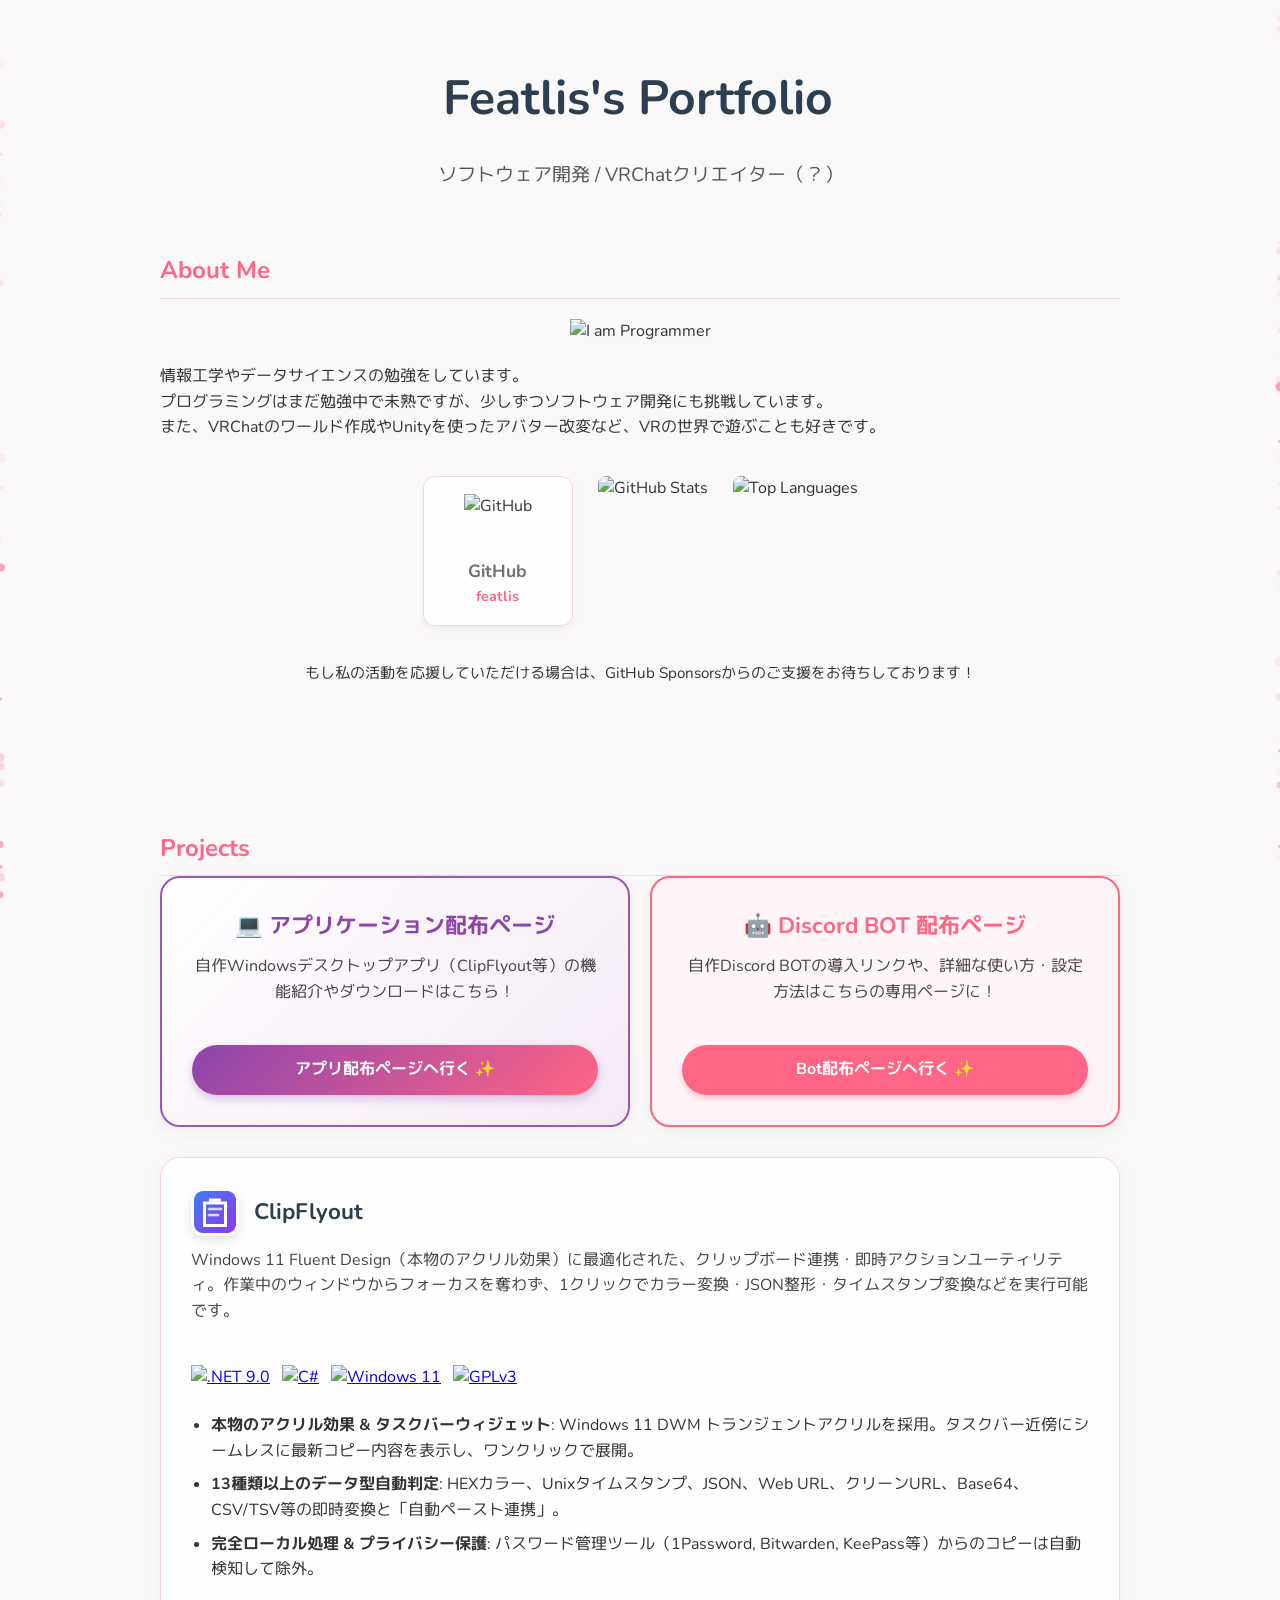
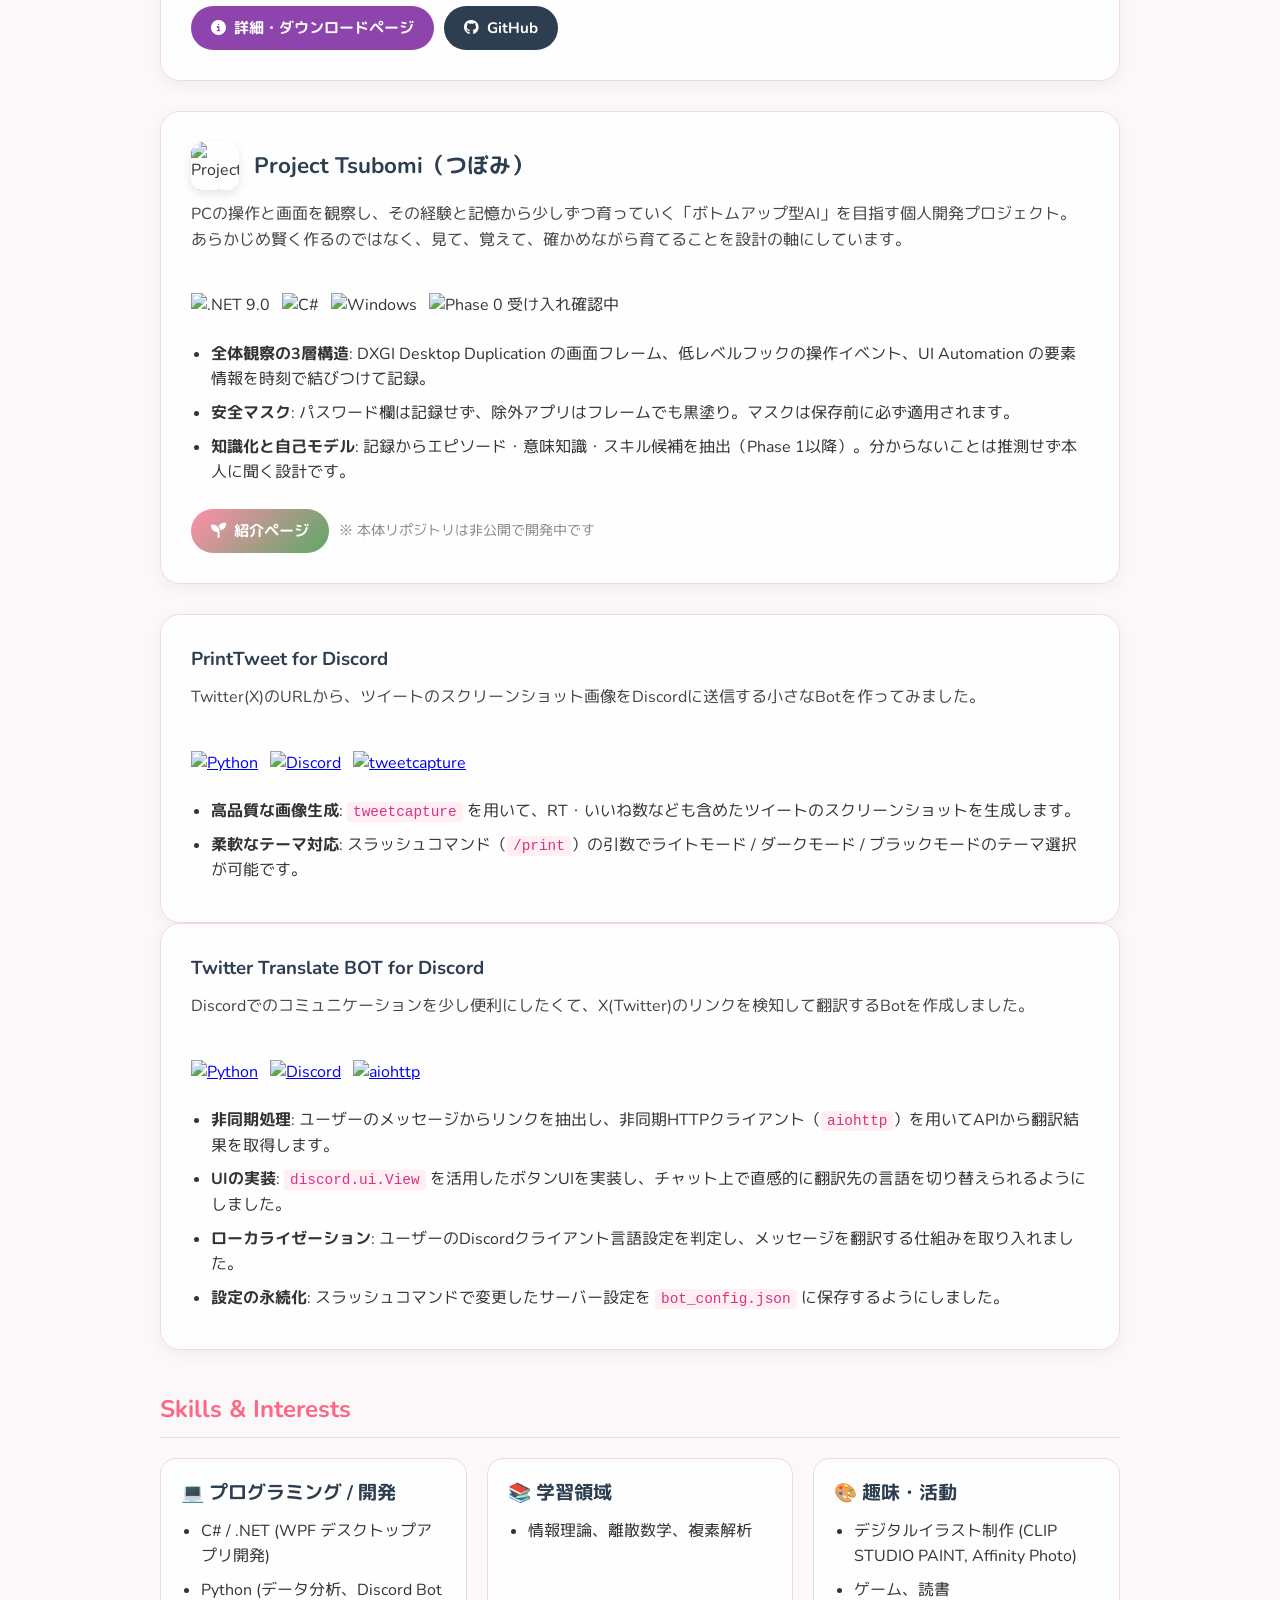
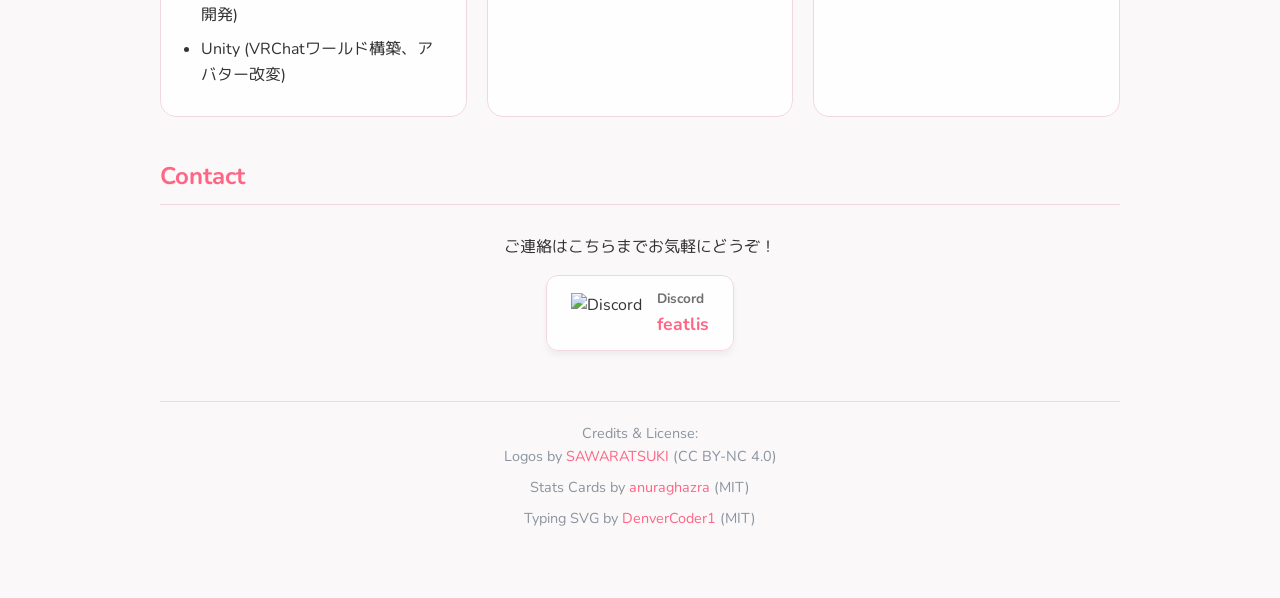
==== index.html @ 77ec2412 "Project Tsubomi を追加" ====
<!DOCTYPE html>
<html lang="ja">

<head>
    <meta charset="UTF-8">
    <meta name="viewport" content="width=device-width, initial-scale=1.0">
    <title>Featlis's Portfolio</title>
    <link rel="icon" type="image/png" href="./favicon.png?v=2">
    <link rel="apple-touch-icon" href="./favicon.png?v=2">
    <link
        href="https://fonts.googleapis.com/css2?family=M+PLUS+Rounded+1c:wght@400;700&family=Nunito:wght@400;700&display=swap"
        rel="stylesheet">
    <link rel="stylesheet" href="https://cdnjs.cloudflare.com/ajax/libs/font-awesome/6.4.0/css/all.min.css">
    <link rel="stylesheet" href="css/style.css">
</head>

<body>
    <canvas id="particles"></canvas>
    <div class="container">
        <header class="fade-in">
            <h1 class="typing-effect">Featlis's Portfolio</h1>
            <div class="subtitle">ソフトウェア開発 / VRChatクリエイター（？）</div>
        </header>

        <section class="fade-in">
            <h2>About Me</h2>
            <div style="text-align: center; margin: 20px 0;">
                <img src="https://raw.githubusercontent.com/SAWARATSUKI/KawaiiLogos/main/IamSeries/png/IamProgrammer!.png"
                    class="float-anim" style="width: 350px; max-width: 100%; height: auto;" alt="I am Programmer">
            </div>
            <p>
                情報工学やデータサイエンスの勉強をしています。<br>
                プログラミングはまだ勉強中で未熟ですが、少しずつソフトウェア開発にも挑戦しています。<br>
                また、VRChatのワールド作成やUnityを使ったアバター改変など、VRの世界で遊ぶことも好きです。
            </p>
            <div
                style="display: flex; justify-content: center; align-items: center; flex-wrap: wrap; gap: 15px; margin-top: 30px;">
                <a href="https://github.com/featlis" target="_blank" class="contact-card"
                    style="margin: 5px; padding: 15px; height: 150px; width: 150px; flex-direction: column; justify-content: center; align-items: center; text-align: center;">
                    <img src="https://img.icons8.com/fluency/96/github.png" height="55" alt="GitHub">
                    <div class="contact-info"
                        style="margin-left: 0; margin-top: 8px; text-align: center; display: flex; flex-direction: column; align-items: center;">
                        <span class="service-name" style="font-size: 1.1em; font-weight: bold;">GitHub</span>
                        <span class="account-id" style="font-size: 0.9em;">featlis</span>
                    </div>
                </a>
                <img src="https://github-stats-extended.vercel.app/api?username=featlis&show_icons=true&hide_border=true&bg_color=ffffff&title_color=ff6584&text_color=333333&icon_color=ff6584"
                    class="stats-card" height="150" alt="GitHub Stats" style="margin: 5px; max-width: 100%;">
                <img src="https://github-stats-extended.vercel.app/api/top-langs/?username=featlis&layout=compact&hide_border=true&bg_color=ffffff&title_color=ff6584&text_color=333333&icon_color=ff6584"
                    class="stats-card" height="150" alt="Top Languages" style="margin: 5px; max-width: 100%;">
            </div>

            <div style="text-align: center; margin-top: 30px;">
                <p style="margin-bottom: 15px; font-size: 0.95em;">もし私の活動を応援していただける場合は、GitHub Sponsorsからのご支援をお待ちしております！
                </p>
                <iframe src="https://github.com/sponsors/featlis/card" title="Sponsor featlis" height="80" width="600"
                    style="border: 0; max-width: 100%; border-radius: 6px;"></iframe>
            </div>
        </section>

        <section class="fade-in">
            <h2>Projects</h2>

            <div style="display: grid; grid-template-columns: repeat(auto-fit, minmax(300px, 1fr)); gap: 20px; margin-bottom: 30px;">
                <div class="card highlight-card app-highlight" style="margin-top: 0;">
                    <h3 style="color: #8e44ad; font-size: 1.4em; margin-top: 0;">💻 アプリケーション配布ページ</h3>
                    <p>自作Windowsデスクトップアプリ（ClipFlyout等）の機能紹介やダウンロードはこちら！</p>
                    <a href="featlis-apps" class="app-page-btn">アプリ配布ページへ行く ✨</a>
                </div>

                <div class="card highlight-card" style="margin-top: 0;">
                    <h3 style="color: var(--accent-color); font-size: 1.4em; margin-top: 0;">🤖 Discord BOT 配布ページ</h3>
                    <p>自作Discord BOTの導入リンクや、詳細な使い方・設定方法はこちらの専用ページに！</p>
                    <a href="featlis-discordbot" class="bot-page-btn">Bot配布ページへ行く ✨</a>
                </div>
            </div>

            <div class="card" style="margin-bottom: 30px;">
                <div style="display: flex; align-items: center; gap: 15px; margin-bottom: 12px; flex-wrap: wrap;">
                    <img src="assets/clipflyout/app-icon.png" alt="ClipFlyout Icon" style="width: 48px; height: 48px; border-radius: 12px; box-shadow: 0 4px 10px rgba(0,0,0,0.1);">
                    <h3 style="margin: 0; font-size: 1.4em;">ClipFlyout</h3>
                </div>
                <p>Windows 11 Fluent Design（本物のアクリル効果）に最適化された、クリップボード連携・即時アクションユーティリティ。作業中のウィンドウからフォーカスを奪わず、1クリックでカラー変換・JSON整形・タイムスタンプ変換などを実行可能です。</p>

                <div class="badges">
                    <a href="https://dotnet.microsoft.com/" target="_blank" class="badge-link">
                        <img src="https://img.shields.io/badge/.NET-9.0%20WPF-512BD4?style=for-the-badge&logo=dotnet&logoColor=white" alt=".NET 9.0">
                    </a>
                    <a href="https://learn.microsoft.com/dotnet/csharp/" target="_blank" class="badge-link">
                        <img src="https://img.shields.io/badge/C%23-239120?style=for-the-badge&logo=csharp&logoColor=white" alt="C#">
                    </a>
                    <a href="https://github.com/featlis/ClipFlyout" target="_blank" class="badge-link">
                        <img src="https://img.shields.io/badge/Windows_11-0078D4?style=for-the-badge&logo=windows&logoColor=white" alt="Windows 11">
                    </a>
                    <a href="https://github.com/featlis/ClipFlyout/blob/main/LICENSE" target="_blank" class="badge-link">
                        <img src="https://img.shields.io/badge/License-GPLv3-green.svg?style=for-the-badge" alt="GPLv3">
                    </a>
                </div>

                <ul>
                    <li><strong>本物のアクリル効果 & タスクバーウィジェット</strong>: Windows 11 DWM トランジェントアクリルを採用。タスクバー近傍にシームレスに最新コピー内容を表示し、ワンクリックで展開。</li>
                    <li><strong>13種類以上のデータ型自動判定</strong>: HEXカラー、Unixタイムスタンプ、JSON、Web URL、クリーンURL、Base64、CSV/TSV等の即時変換と「自動ペースト連携」。</li>
                    <li><strong>完全ローカル処理 & プライバシー保護</strong>: パスワード管理ツール（1Password, Bitwarden, KeePass等）からのコピーは自動検知して除外。</li>
                </ul>

                <div style="margin-top: 15px; display: flex; gap: 10px; flex-wrap: wrap;">
                    <a href="clipflyout" class="btn btn-detail" style="background-color: #8e44ad;">
                        <i class="fa-solid fa-circle-info"></i> 詳細・ダウンロードページ
                    </a>
                    <a href="https://github.com/featlis/ClipFlyout" target="_blank" class="btn btn-github">
                        <i class="fa-brands fa-github"></i> GitHub
                    </a>
                </div>
            </div>

            <div class="card" style="margin-bottom: 30px;">
                <div style="display: flex; align-items: center; gap: 15px; margin-bottom: 12px; flex-wrap: wrap;">
                    <img src="https://featlis.github.io/Project-Tsubomi/assets/app-icon.webp" alt="Project Tsubomi Icon" style="width: 48px; height: 48px; border-radius: 12px; box-shadow: 0 4px 10px rgba(0,0,0,0.1);">
                    <h3 style="margin: 0; font-size: 1.4em;">Project Tsubomi（つぼみ）</h3>
                </div>
                <p>PCの操作と画面を観察し、その経験と記憶から少しずつ育っていく「ボトムアップ型AI」を目指す個人開発プロジェクト。あらかじめ賢く作るのではなく、見て、覚えて、確かめながら育てることを設計の軸にしています。</p>

                <div class="badges">
                    <span class="badge-link"><img src="https://img.shields.io/badge/.NET-9.0%20WPF-512BD4?style=for-the-badge&logo=dotnet&logoColor=white" alt=".NET 9.0"></span>
                    <span class="badge-link"><img src="https://img.shields.io/badge/C%23-239120?style=for-the-badge&logo=csharp&logoColor=white" alt="C#"></span>
                    <span class="badge-link"><img src="https://img.shields.io/badge/Windows-0078D4?style=for-the-badge&logo=windows&logoColor=white" alt="Windows"></span>
                    <span class="badge-link"><img src="https://img.shields.io/badge/Status-Phase%200%20%E5%8F%97%E3%81%91%E5%85%A5%E3%82%8C%E7%A2%BA%E8%AA%8D%E4%B8%AD-ff8fab?style=for-the-badge" alt="Phase 0 受け入れ確認中"></span>
                </div>

                <ul>
                    <li><strong>全体観察の3層構造</strong>: DXGI Desktop Duplication の画面フレーム、低レベルフックの操作イベント、UI Automation の要素情報を時刻で結びつけて記録。</li>
                    <li><strong>安全マスク</strong>: パスワード欄は記録せず、除外アプリはフレームでも黒塗り。マスクは保存前に必ず適用されます。</li>
                    <li><strong>知識化と自己モデル</strong>: 記録からエピソード・意味知識・スキル候補を抽出（Phase 1以降）。分からないことは推測せず本人に聞く設計です。</li>
                </ul>

                <div style="margin-top: 15px; display: flex; gap: 10px; flex-wrap: wrap; align-items: center;">
                    <a href="https://featlis.github.io/Project-Tsubomi/" target="_blank" class="btn btn-detail" style="background: linear-gradient(135deg, #ff8fab, #5ea768);">
                        <i class="fa-solid fa-seedling"></i> 紹介ページ
                    </a>
                    <span style="font-size: 0.85em; color: #888;">※ 本体リポジトリは非公開で開発中です</span>
                </div>
            </div>

            <div class="card">
                <h3>PrintTweet for Discord</h3>
                <p>Twitter(X)のURLから、ツイートのスクリーンショット画像をDiscordに送信する小さなBotを作ってみました。</p>

                <div class="badges">
                    <a href="https://www.python.org/" target="_blank" class="badge-link">
                        <img src="https://img.shields.io/badge/Python-3776AB?style=for-the-badge&logo=python&logoColor=white"
                            alt="Python">
                    </a>
                    <a href="https://discordpy.readthedocs.io/" target="_blank" class="badge-link">
                        <img src="https://img.shields.io/badge/Discord.py-5865F2?style=for-the-badge&logo=discord&logoColor=white"
                            alt="Discord">
                    </a>
                    <a href="https://github.com/Xacnio/tweetcapture" target="_blank" class="badge-link">
                        <img src="https://img.shields.io/badge/tweetcapture-000000?style=for-the-badge&logo=github&logoColor=white"
                            alt="tweetcapture">
                    </a>
                </div>

                <ul>
                    <li><strong>高品質な画像生成</strong>: <code>tweetcapture</code> を用いて、RT・いいね数なども含めたツイートのスクリーンショットを生成します。
                    </li>
                    <li><strong>柔軟なテーマ対応</strong>: スラッシュコマンド（<code>/print</code>）の引数でライトモード / ダークモード /
                        ブラックモードのテーマ選択が可能です。</li>
                </ul>
            </div>

            <div class="card">
                <h3>Twitter Translate BOT for Discord</h3>
                <p>Discordでのコミュニケーションを少し便利にしたくて、X(Twitter)のリンクを検知して翻訳するBotを作成しました。</p>

                <div class="badges">
                    <a href="https://www.python.org/" target="_blank" class="badge-link">
                        <img src="https://img.shields.io/badge/Python-3776AB?style=for-the-badge&logo=python&logoColor=white"
                            alt="Python">
                    </a>
                    <a href="https://discordpy.readthedocs.io/" target="_blank" class="badge-link">
                        <img src="https://img.shields.io/badge/Discord.py-5865F2?style=for-the-badge&logo=discord&logoColor=white"
                            alt="Discord">
                    </a>
                    <a href="https://docs.aiohttp.org/" target="_blank" class="badge-link">
                        <img src="https://img.shields.io/badge/aiohttp-2C5BB4?style=for-the-badge&logo=aiohttp&logoColor=white"
                            alt="aiohttp">
                    </a>
                </div>

                <ul>
                    <li><strong>非同期処理</strong>:
                        ユーザーのメッセージからリンクを抽出し、非同期HTTPクライアント（<code>aiohttp</code>）を用いてAPIから翻訳結果を取得します。</li>
                    <li><strong>UIの実装</strong>: <code>discord.ui.View</code>
                        を活用したボタンUIを実装し、チャット上で直感的に翻訳先の言語を切り替えられるようにしました。</li>
                    <li><strong>ローカライゼーション</strong>: ユーザーのDiscordクライアント言語設定を判定し、メッセージを翻訳する仕組みを取り入れました。</li>
                    <li><strong>設定の永続化</strong>: スラッシュコマンドで変更したサーバー設定を <code>bot_config.json</code> に保存するようにしました。</li>
                </ul>
            </div>
        </section>

        <section class="fade-in">
            <h2>Skills & Interests</h2>
            <div class="skills-container">
                <div class="skill-category">
                    <h3>💻 プログラミング / 開発</h3>
                    <ul>
                        <li>C# / .NET (WPF デスクトップアプリ開発)</li>
                        <li>Python (データ分析、Discord Bot開発)</li>
                        <li>Unity (VRChatワールド構築、アバター改変)</li>
                    </ul>
                </div>
                <div class="skill-category">
                    <h3>📚 学習領域</h3>
                    <ul>
                        <li>情報理論、離散数学、複素解析</li>
                    </ul>
                </div>
                <div class="skill-category">
                    <h3>🎨 趣味・活動</h3>
                    <ul>
                        <li>デジタルイラスト制作 (CLIP STUDIO PAINT, Affinity Photo)</li>
                        <li>ゲーム、読書</li>
                    </ul>
                </div>
            </div>
        </section>

        <section class="fade-in" style="animation-delay: 0.7s;">
            <h2>Contact</h2>
            <div style="text-align: center; margin: 30px 0;">
                <p>ご連絡はこちらまでお気軽にどうぞ！</p>
                <a href="https://discord.com/users/533128660044218408" target="_blank" class="contact-card">
                    <img src="https://img.icons8.com/fluency/96/discord-logo.png" height="40" alt="Discord">
                    <div class="contact-info">
                        <span class="service-name">Discord</span>
                        <span class="account-id">featlis</span>
                    </div>
                </a>
            </div>
        </section>

        <footer
            style="margin-top: 50px; padding-top: 20px; border-top: 1px solid var(--border-color); font-size: 0.9em; color: #8b949e; text-align: center;">
            <p>Credits & License:</p>
            <ul style="list-style: none; padding: 0;">
                <li>Logos by <a href="https://github.com/SAWARATSUKI/KawaiiLogos" target="_blank"
                        style="color: var(--accent-color); text-decoration: none;">SAWARATSUKI</a> (CC BY-NC 4.0)</li>
                <li>Stats Cards by <a href="https://github.com/anuraghazra/github-readme-stats" target="_blank"
                        style="color: var(--accent-color); text-decoration: none;">anuraghazra</a> (MIT)</li>
                <li>Typing SVG by <a href="https://github.com/DenverCoder1/readme-typing-svg" target="_blank"
                        style="color: var(--accent-color); text-decoration: none;">DenverCoder1</a> (MIT)</li>
            </ul>
        </footer>
    </div>
    <script src="js/script.js"></script>
</body>

</html>
---- css/style.css ----
:root {
    --bg-color: #faf8f9;
    --text-color: #333333;
    --accent-color: #ff6584;
    --border-color: #f3d6e4;
    --card-bg: rgba(255, 255, 255, 0.85); /* 背景のパーティクルが透けるように調整 */
    --hover-shadow: rgba(255, 101, 132, 0.25);
    --btn-github: #2c3e50;
    --btn-github-hover: #1a252f;
    --btn-portfolio: #8e44ad;
    --btn-portfolio-hover: #732d91;
    --btn-back: #7f8c8d;
    --btn-back-hover: #606b6c;
    --btn-detail: #3498db;
    --btn-detail-hover: #2980b9;
}

* {
    box-sizing: border-box;
    margin: 0;
    padding: 0;
}

body {
    font-family: "Nunito", "M PLUS Rounded 1c", -apple-system, BlinkMacSystemFont, "Segoe UI", Helvetica, Arial, sans-serif;
    background-color: var(--bg-color);
    color: var(--text-color);
    line-height: 1.6;
    overflow-x: hidden;
    position: relative;
}

/* パーティクルの背景用 */
#particles {
    position: fixed;
    top: 0;
    left: 0;
    width: 100%;
    height: 100%;
    z-index: -1;
    pointer-events: none;
}

.container {
    max-width: 1000px;
    margin: 0 auto;
    padding: 60px 20px;
}

header {
    text-align: center;
    margin-bottom: 60px;
}

h1 {
    color: #2c3e50;
    font-size: 3rem;
    margin-bottom: 10px;
    display: inline-block;
    border-right: 3px solid var(--accent-color);
    padding-right: 5px;
    white-space: nowrap;
    overflow: hidden;
    margin: 0 auto;
}

.subtitle {
    color: #555;
    font-size: 1.2rem;
    margin-top: 15px;
    opacity: 0;
    animation: fadeIn 1s ease forwards 1.5s; /* タイピングエフェクト完了後にフェードイン */
}

.bot-grid {
    display: grid;
    grid-template-columns: repeat(auto-fit, minmax(300px, 1fr));
    gap: 30px;
}

.card {
    background-color: var(--card-bg);
    border: 1px solid var(--border-color);
    border-radius: 20px;
    padding: 30px;
    box-shadow: 0 4px 15px rgba(0, 0, 0, 0.05);
    transition: transform 0.4s cubic-bezier(0.175, 0.885, 0.32, 1.275), box-shadow 0.4s ease, border-color 0.4s ease;
    display: flex;
    flex-direction: column;
    backdrop-filter: blur(10px);
    -webkit-backdrop-filter: blur(10px);
}

.card:hover {
    transform: translateY(-10px) scale(1.02);
    box-shadow: 0 15px 30px var(--hover-shadow);
    border-color: var(--accent-color);
}

.card-icon {
    font-size: 2.5rem;
    color: var(--accent-color);
    margin-bottom: 20px;
    text-align: center;
    transition: transform 0.3s ease;
}

.card:hover .card-icon {
    transform: scale(1.2) rotate(5deg);
}

.card h2 {
    color: var(--accent-color);
    font-size: 1.5rem;
    margin-bottom: 15px;
    text-align: center;
    border-bottom: 2px dashed var(--border-color);
    padding-bottom: 10px;
}

.card p {
    flex-grow: 1;
    margin-bottom: 25px;
    color: #444;
}

.card-actions {
    display: flex;
    gap: 10px;
    justify-content: center;
}

.btn {
    text-decoration: none;
    padding: 10px 20px;
    border-radius: 50px;
    font-weight: bold;
    font-size: 0.95rem;
    display: inline-flex;
    align-items: center;
    gap: 8px;
    transition: all 0.3s ease;
    cursor: pointer;
}

.btn-github {
    background-color: var(--btn-github);
    color: white;
}

.btn-github:hover {
    background-color: var(--btn-github-hover);
    transform: translateY(-2px);
    box-shadow: 0 5px 15px rgba(44, 62, 80, 0.3);
}

.btn-invite {
    background-color: var(--accent-color);
    color: white;
}

.btn-invite:hover {
    background-color: #e65574;
    transform: translateY(-2px);
    box-shadow: 0 5px 15px var(--hover-shadow);
}

.btn-portfolio {
    background-color: var(--btn-portfolio);
    color: white;
}

.btn-portfolio:hover {
    background-color: var(--btn-portfolio-hover);
    transform: translateY(-2px);
    box-shadow: 0 5px 15px rgba(142, 68, 173, 0.3);
}

.btn-back {
    background-color: var(--btn-back);
    color: white;
}

.btn-back:hover {
    background-color: var(--btn-back-hover);
    transform: translateY(-2px);
    box-shadow: 0 5px 15px rgba(127, 140, 141, 0.3);
}

.btn-detail {
    background-color: var(--btn-detail);
    color: white;
}

.btn-detail:hover {
    background-color: var(--btn-detail-hover);
    transform: translateY(-2px);
    box-shadow: 0 5px 15px rgba(52, 152, 219, 0.3);
}

.bot-detail {
    max-width: 600px;
    margin: 0 auto;
}

footer {
    text-align: center;
    margin-top: 60px;
    padding-top: 20px;
    border-top: 1px solid var(--border-color);
    color: #888;
}

/* Animations */
.fade-in {
    opacity: 0;
    animation: fadeIn 1s ease forwards;
}

.fade-in-up {
    opacity: 0;
    transform: translateY(30px);
    transition: opacity 0.8s ease, transform 0.8s cubic-bezier(0.175, 0.885, 0.32, 1.275);
}

.fade-in-up.visible {
    opacity: 1;
    transform: translateY(0);
}

@keyframes fadeIn {
    from { opacity: 0; }
    to { opacity: 1; }
}

/* スマホ対応 */
@media (max-width: 600px) {
    h1 {
        font-size: 2.2rem;
    }
    .card-actions {
        flex-direction: column;
    }
    .btn {
        justify-content: center;
    }
}

/* サイドナビゲーション */
.side-nav {
    position: fixed;
    right: 40px;
    top: 50%;
    transform: translateY(-50%);
    background: rgba(255, 255, 255, 0.85);
    border: 1px solid var(--border-color);
    border-radius: 20px;
    padding: 20px 15px;
    box-shadow: 0 10px 30px rgba(0, 0, 0, 0.05);
    backdrop-filter: blur(10px);
    -webkit-backdrop-filter: blur(10px);
    z-index: 100;
    display: flex;
    flex-direction: column;
    gap: 12px;
    transition: all 0.3s ease;
}

.side-nav-item {
    text-decoration: none;
    color: var(--text-color);
    padding: 10px 18px;
    border-radius: 12px;
    font-size: 0.9rem;
    font-weight: bold;
    transition: all 0.3s ease;
    display: flex;
    align-items: center;
    gap: 10px;
    white-space: nowrap;
}

.side-nav-item:hover {
    background-color: rgba(255, 101, 132, 0.15);
    color: var(--accent-color);
    transform: translateX(-3px);
}

.side-nav-item.active {
    background-color: var(--accent-color);
    color: white;
    box-shadow: 0 5px 15px var(--hover-shadow);
}

.side-nav-item.active:hover {
    color: white;
    transform: none;
}

.side-nav-item.portfolio {
    background-color: var(--btn-portfolio);
    color: white;
    margin-top: 5px;
    border-top: 1px dashed var(--border-color);
    padding-top: 15px;
    border-radius: 0 0 12px 12px;
}

.side-nav-item.portfolio:hover {
    background-color: var(--btn-portfolio-hover);
    color: white;
    transform: translateY(-2px);
    box-shadow: 0 5px 15px rgba(142, 68, 173, 0.3);
}

/* 画面幅が狭い場合のレスポンシブ対応 */
@media (max-width: 1200px) {
    .side-nav {
        position: static;
        transform: none;
        flex-direction: row;
        flex-wrap: wrap;
        justify-content: center;
        margin: 40px auto 0;
        max-width: 90%;
        top: auto;
        right: auto;
    }
    
    .side-nav-item {
        font-size: 0.85rem;
        padding: 8px 14px;
    }
    
    .side-nav-item.portfolio {
        margin-top: 0;
        border-top: none;
        padding-top: 8px;
        border-radius: 12px;
    }
    
    .side-nav-item:hover {
        transform: translateY(-2px);
    }
}

/* --- index.html用 追加スタイル --- */
h2 {
    color: var(--accent-color);
    border-bottom: 1px solid var(--border-color);
    padding-bottom: 8px;
    margin-top: 40px;
}

h3 {
    color: #2c3e50;
    margin-bottom: 10px;
}

.stats-card {
    transition: transform 0.3s ease, box-shadow 0.3s ease;
    border-radius: 8px;
}

.stats-card:hover {
    transform: scale(1.05) rotate(2deg);
    box-shadow: 0 8px 15px var(--hover-shadow);
}

.badges {
    margin: 15px 0;
}

.badges img {
    margin-right: 8px;
    margin-bottom: 8px;
}

.skills-container {
    display: flex;
    flex-wrap: wrap;
    gap: 20px;
    margin-top: 20px;
}

.skill-category {
    flex: 1 1 300px;
    background-color: var(--card-bg);
    border: 1px solid var(--border-color);
    border-radius: 16px;
    padding: 20px;
    transition: transform 0.3s ease, box-shadow 0.3s ease, border-color 0.3s ease;
    backdrop-filter: blur(10px);
    -webkit-backdrop-filter: blur(10px);
}

.skill-category:hover {
    transform: translateY(-8px) scale(1.02);
    box-shadow: 0 12px 20px var(--hover-shadow);
    border-color: var(--accent-color);
}

ul {
    padding-left: 20px;
}

li {
    margin-bottom: 8px;
}

code {
    background-color: rgba(255, 101, 132, 0.1);
    color: #d63384;
    padding: 2px 6px;
    border-radius: 4px;
    font-family: ui-monospace, SFMono-Regular, "SF Mono", Menlo, monospace;
    font-size: 0.9em;
}

.badge-link {
    transition: transform 0.2s ease;
    display: inline-block;
}

.badge-link:hover {
    transform: scale(1.05);
}

.bot-page-btn {
    display: inline-block;
    margin-top: 15px;
    padding: 12px 25px;
    background-color: var(--accent-color);
    color: white;
    text-decoration: none;
    border-radius: 30px;
    font-weight: bold;
    transition: transform 0.3s ease, box-shadow 0.3s ease, background-color 0.3s ease;
    box-shadow: 0 4px 6px rgba(255, 101, 132, 0.3);
}

.bot-page-btn:hover {
    transform: translateY(-3px);
    box-shadow: 0 6px 12px rgba(255, 101, 132, 0.4);
    background-color: #ff4d71;
}

.highlight-card {
    text-align: center;
    border-color: var(--accent-color);
    background-color: #fff5f8;
    border-width: 2px;
}

.contact-card {
    display: inline-flex;
    align-items: center;
    background-color: var(--card-bg);
    border: 1px solid var(--border-color);
    border-radius: 12px;
    padding: 12px 24px;
    margin-top: 15px;
    text-decoration: none;
    color: var(--text-color);
    transition: transform 0.3s ease, box-shadow 0.3s ease, border-color 0.3s ease;
    box-shadow: 0 4px 6px rgba(0, 0, 0, 0.05);
    backdrop-filter: blur(10px);
    -webkit-backdrop-filter: blur(10px);
}

.contact-card:hover {
    transform: translateY(-5px);
    box-shadow: 0 8px 15px var(--hover-shadow);
    border-color: var(--accent-color);
}

.contact-info {
    display: flex;
    flex-direction: column;
    text-align: left;
    margin-left: 15px;
}

.service-name {
    font-size: 0.85em;
    color: var(--text-color);
    opacity: 0.7;
    font-weight: bold;
}

.account-id {
    font-size: 1.1em;
    font-weight: bold;
    color: var(--accent-color);
}

/* --- アプリケーション & ClipFlyout用 スタイル --- */
.highlight-card.app-highlight {
    background: linear-gradient(135deg, rgba(255, 255, 255, 0.9) 0%, rgba(243, 230, 245, 0.8) 100%);
    border-color: #9b59b6;
}

.highlight-card.app-highlight h3 {
    color: #8e44ad;
}

.app-page-btn {
    display: inline-block;
    margin-top: 15px;
    padding: 12px 25px;
    background: linear-gradient(135deg, #8e44ad, #ff6584);
    color: white;
    text-decoration: none;
    border-radius: 30px;
    font-weight: bold;
    transition: transform 0.3s ease, box-shadow 0.3s ease, filter 0.3s ease;
    box-shadow: 0 4px 10px rgba(142, 68, 173, 0.3);
}

.app-page-btn:hover {
    transform: translateY(-3px);
    box-shadow: 0 6px 15px rgba(142, 68, 173, 0.45);
    filter: brightness(1.05);
}

.app-hero {
    text-align: center;
    padding: 20px 10px 30px;
}

.app-icon-img {
    width: 96px;
    height: 96px;
    border-radius: 22px;
    box-shadow: 0 8px 25px rgba(0, 0, 0, 0.12);
    margin-bottom: 20px;
    transition: transform 0.4s ease;
}

.app-icon-img:hover {
    transform: scale(1.08) rotate(3deg);
}

.download-cta-group {
    display: flex;
    flex-wrap: wrap;
    justify-content: center;
    gap: 15px;
    margin: 25px 0 15px;
}

.btn-download-primary {
    background: linear-gradient(135deg, #0078d4, #005a9e);
    color: white;
    padding: 14px 28px;
    border-radius: 50px;
    font-size: 1.05rem;
    font-weight: bold;
    box-shadow: 0 6px 20px rgba(0, 120, 212, 0.35);
}

.btn-download-primary:hover {
    background: linear-gradient(135deg, #1084d9, #0063af);
    transform: translateY(-3px);
    box-shadow: 0 8px 25px rgba(0, 120, 212, 0.45);
    color: white;
}

.btn-download-secondary {
    background-color: #2c3e50;
    color: white;
    padding: 14px 24px;
    border-radius: 50px;
    font-size: 0.95rem;
    font-weight: bold;
}

.btn-download-secondary:hover {
    background-color: #1a252f;
    transform: translateY(-3px);
    box-shadow: 0 6px 18px rgba(44, 62, 80, 0.3);
    color: white;
}

.app-preview-wrapper {
    margin: 30px auto;
    max-width: 900px;
    border-radius: 16px;
    overflow: hidden;
    box-shadow: 0 15px 40px rgba(0, 0, 0, 0.12);
    border: 1px solid var(--border-color);
    background-color: #fff;
    transition: transform 0.4s ease, box-shadow 0.4s ease;
}

.app-preview-wrapper:hover {
    transform: translateY(-5px);
    box-shadow: 0 20px 45px rgba(0, 0, 0, 0.18);
}

.app-preview-img {
    width: 100%;
    height: auto;
    display: block;
}

.feature-grid {
    display: grid;
    grid-template-columns: repeat(auto-fit, minmax(280px, 1fr));
    gap: 20px;
    margin: 25px 0;
}

.feature-item {
    background-color: var(--card-bg);
    border: 1px solid var(--border-color);
    border-radius: 16px;
    padding: 22px;
    transition: transform 0.3s ease, box-shadow 0.3s ease;
    backdrop-filter: blur(10px);
    -webkit-backdrop-filter: blur(10px);
}

.feature-item:hover {
    transform: translateY(-5px);
    box-shadow: 0 10px 25px var(--hover-shadow);
    border-color: var(--accent-color);
}

.feature-item h3 {
    display: flex;
    align-items: center;
    gap: 10px;
    font-size: 1.15rem;
    margin-bottom: 10px;
    color: #2c3e50;
}

.feature-item h3 i {
    color: var(--accent-color);
}

.feature-item p {
    font-size: 0.95rem;
    color: #555;
    line-height: 1.6;
    margin-bottom: 0;
}

.app-table-container {
    overflow-x: auto;
    margin: 20px 0;
    border-radius: 12px;
    border: 1px solid var(--border-color);
    background-color: var(--card-bg);
    backdrop-filter: blur(10px);
}

.app-table {
    width: 100%;
    border-collapse: collapse;
    text-align: left;
    font-size: 0.92rem;
}

.app-table th,
.app-table td {
    padding: 12px 16px;
    border-bottom: 1px solid var(--border-color);
}

.app-table th {
    background-color: rgba(255, 101, 132, 0.08);
    color: #2c3e50;
    font-weight: bold;
    white-space: nowrap;
}

.app-table tr:last-child td {
    border-bottom: none;
}

.app-table tr:hover td {
    background-color: rgba(255, 101, 132, 0.04);
}

kbd {
    background: linear-gradient(180deg, #fafafa, #e0e0e0);
    border: 1px solid #ccc;
    border-radius: 4px;
    box-shadow: 0 2px 0 #bbb;
    color: #333;
    display: inline-block;
    font-family: ui-monospace, SFMono-Regular, monospace;
    font-size: 0.85em;
    font-weight: 700;
    padding: 2px 7px;
    white-space: nowrap;
}
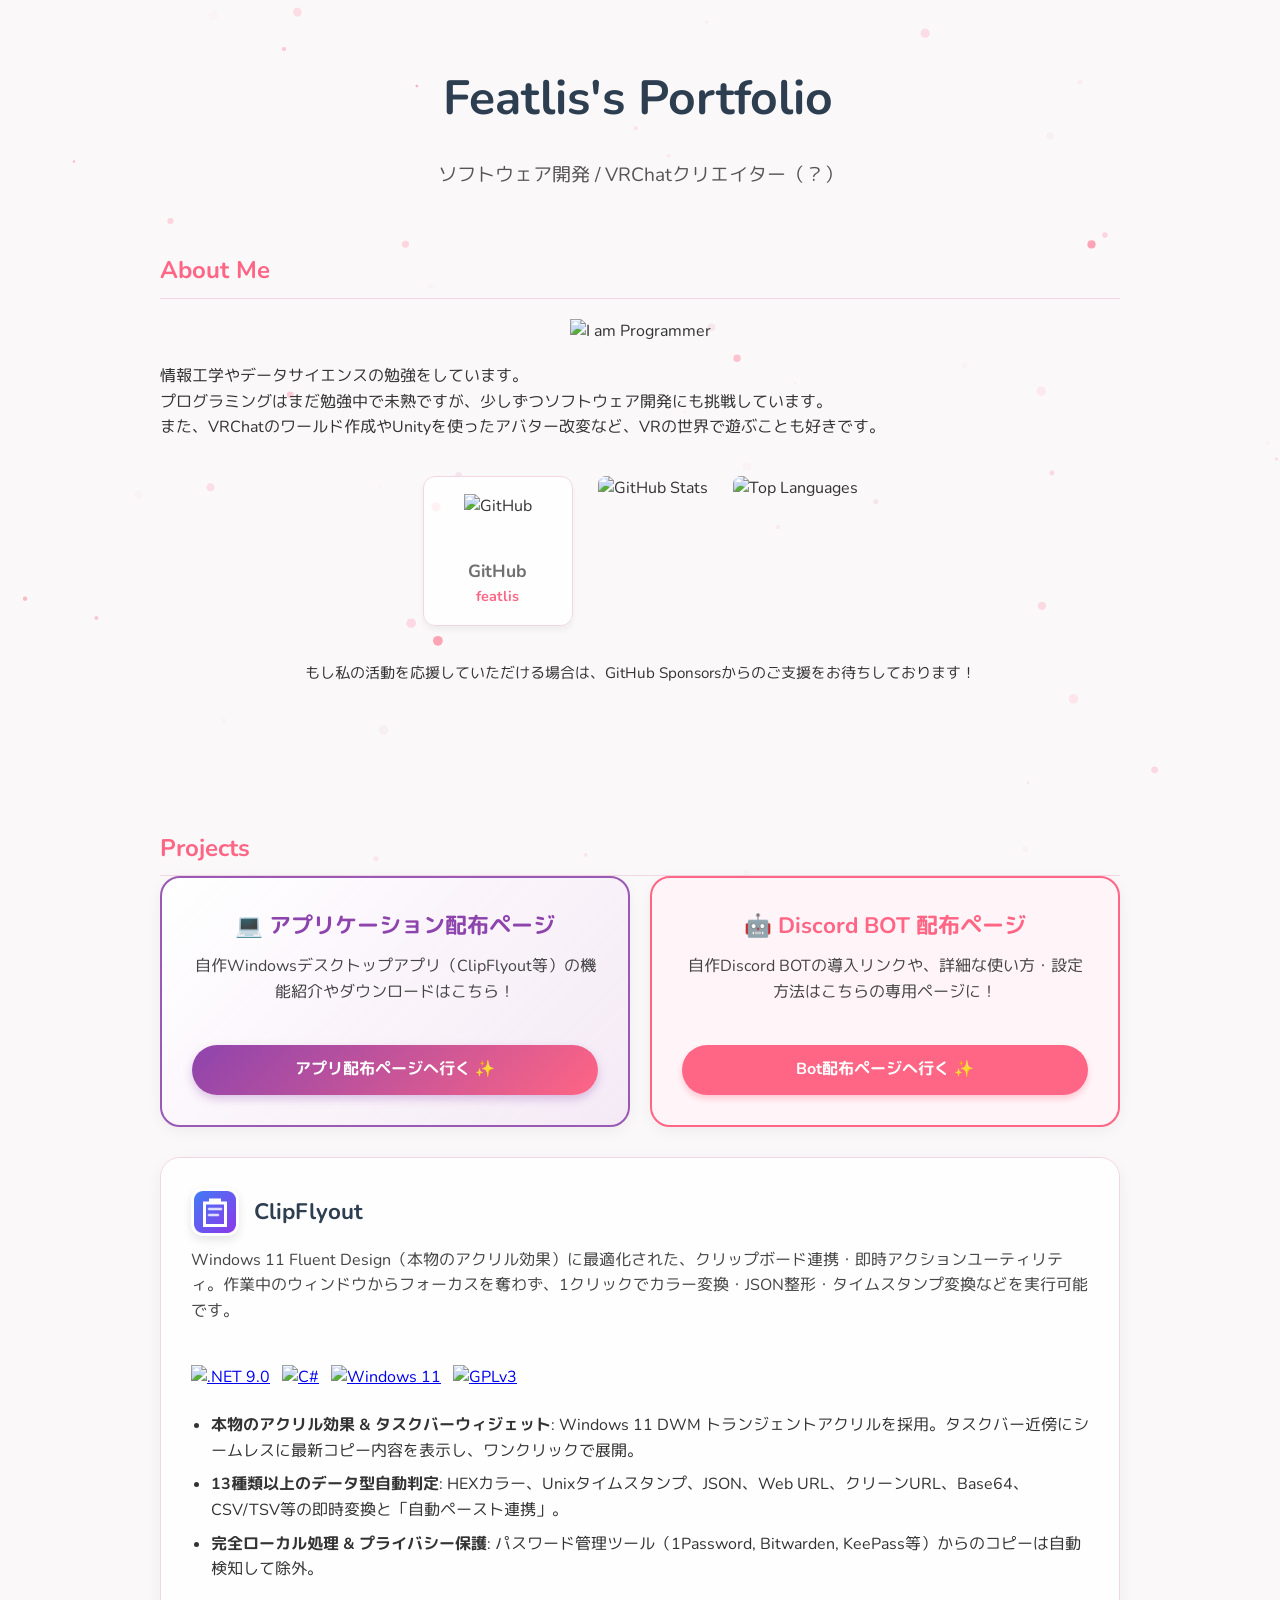
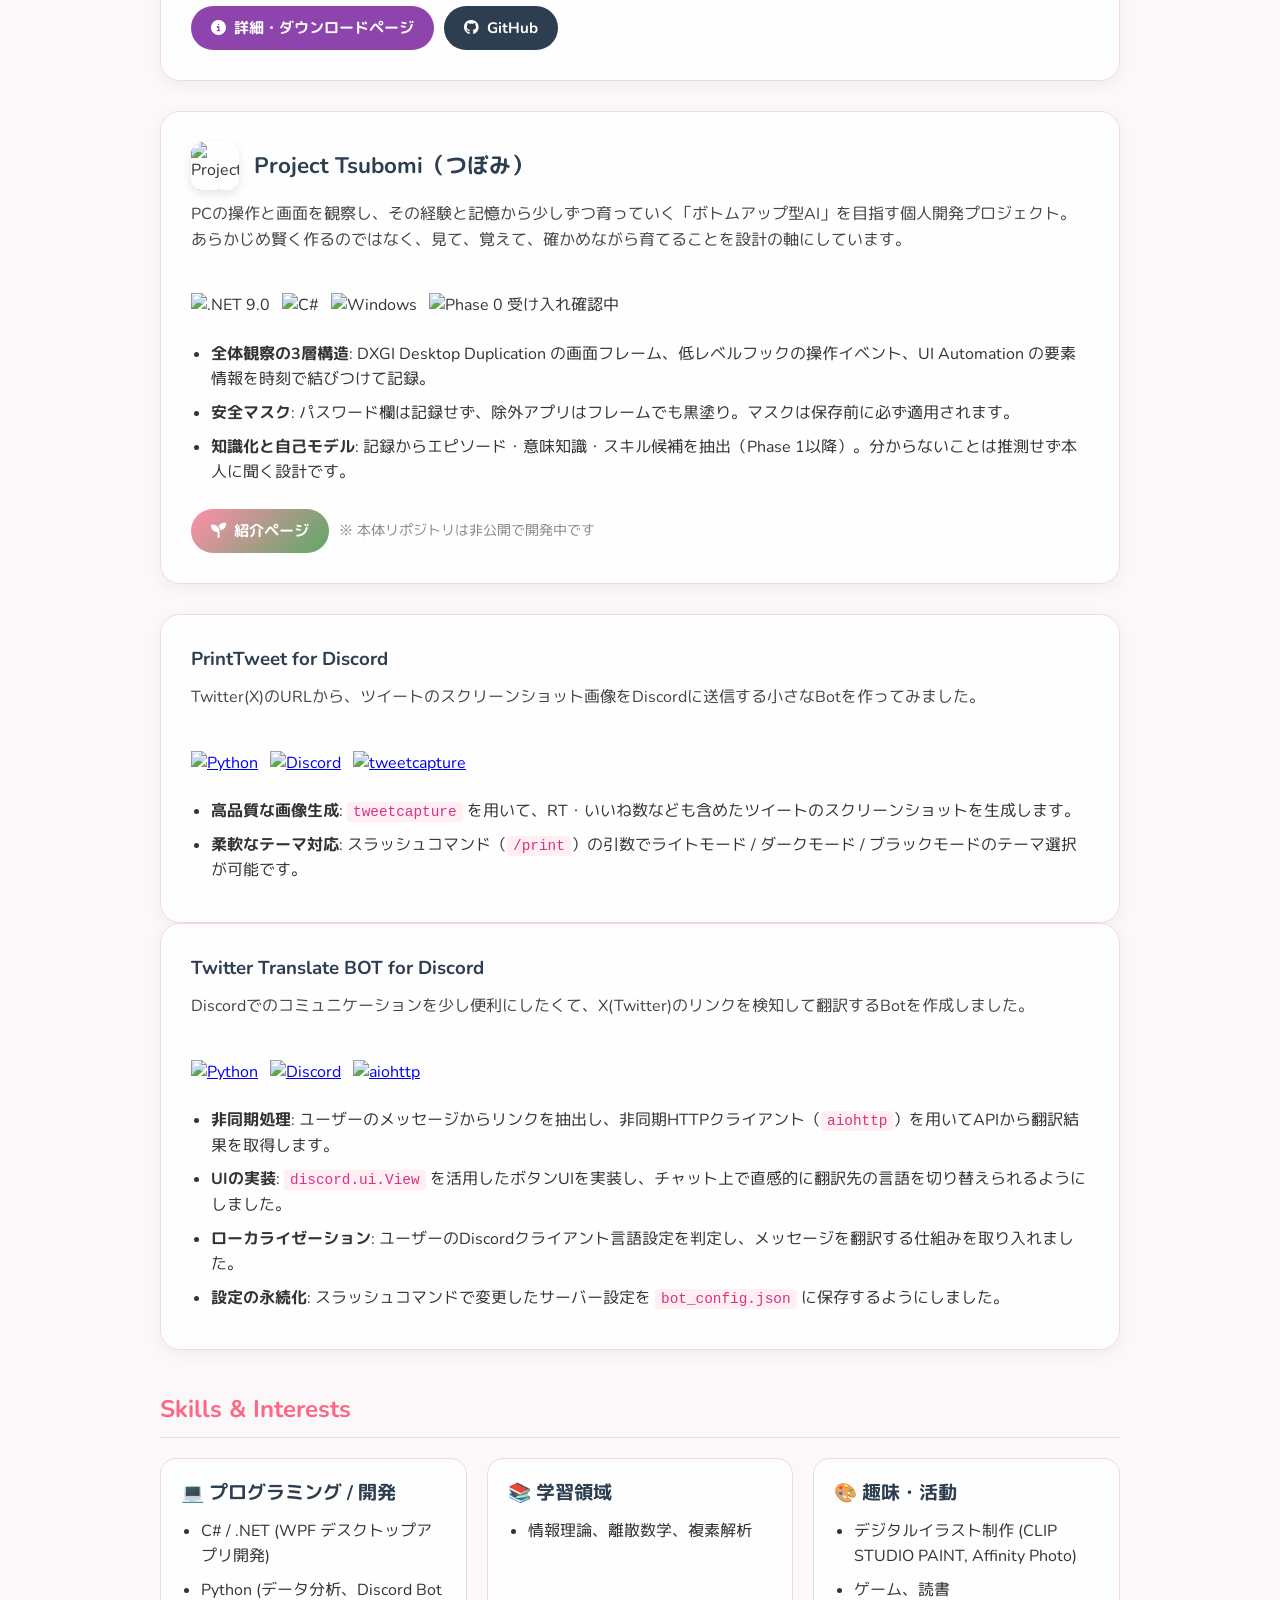
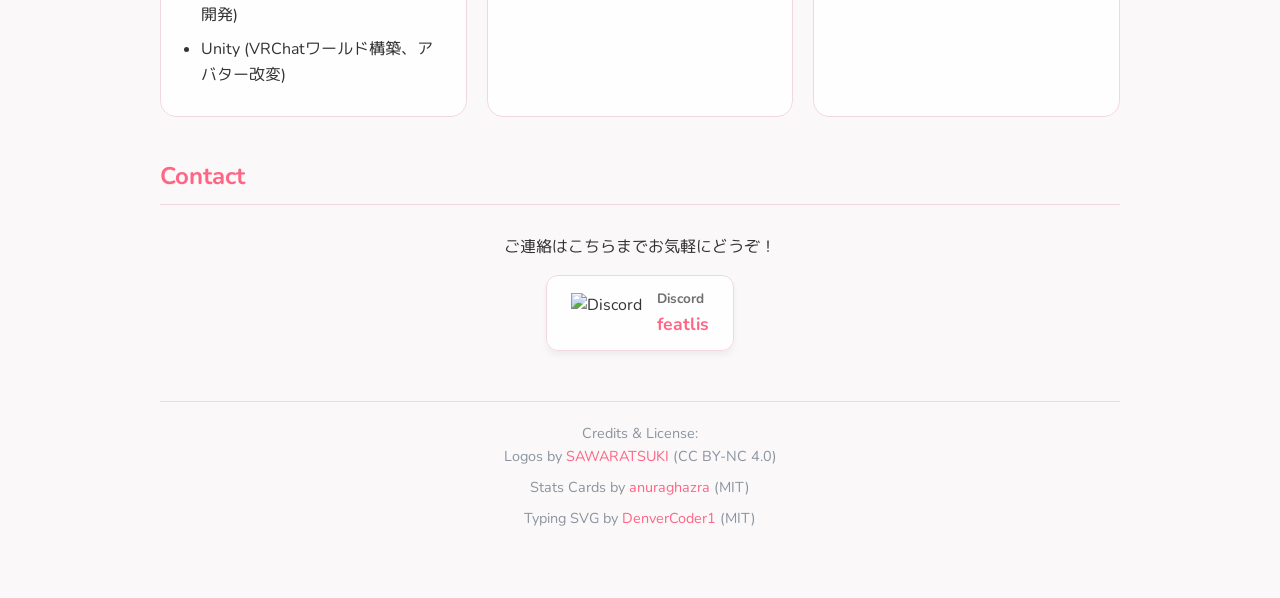
==== commit 61ae80d4: "OGPメタタグを追加し、サイドナビにProject Tsubomiを追加" ====
--- a/index.html
+++ b/index.html
@@ -5,6 +5,14 @@
     <meta charset="UTF-8">
     <meta name="viewport" content="width=device-width, initial-scale=1.0">
     <title>Featlis's Portfolio</title>
+    <meta name="description" content="Featlisのポートフォリオ。Windowsアプリ『ClipFlyout』やDiscord Bot、開発中のボトムアップ型AI『Project Tsubomi』などを紹介しています。">
+    <meta property="og:type" content="website">
+    <meta property="og:site_name" content="Featlis's Portfolio">
+    <meta property="og:title" content="Featlis's Portfolio">
+    <meta property="og:description" content="Featlisのポートフォリオ。Windowsアプリ『ClipFlyout』やDiscord Bot、開発中のボトムアップ型AI『Project Tsubomi』などを紹介しています。">
+    <meta property="og:url" content="https://featlis.github.io/">
+    <meta property="og:image" content="https://featlis.github.io/favicon.png">
+    <meta name="twitter:card" content="summary">
     <link rel="icon" type="image/png" href="./favicon.png?v=2">
     <link rel="apple-touch-icon" href="./favicon.png?v=2">
     <link
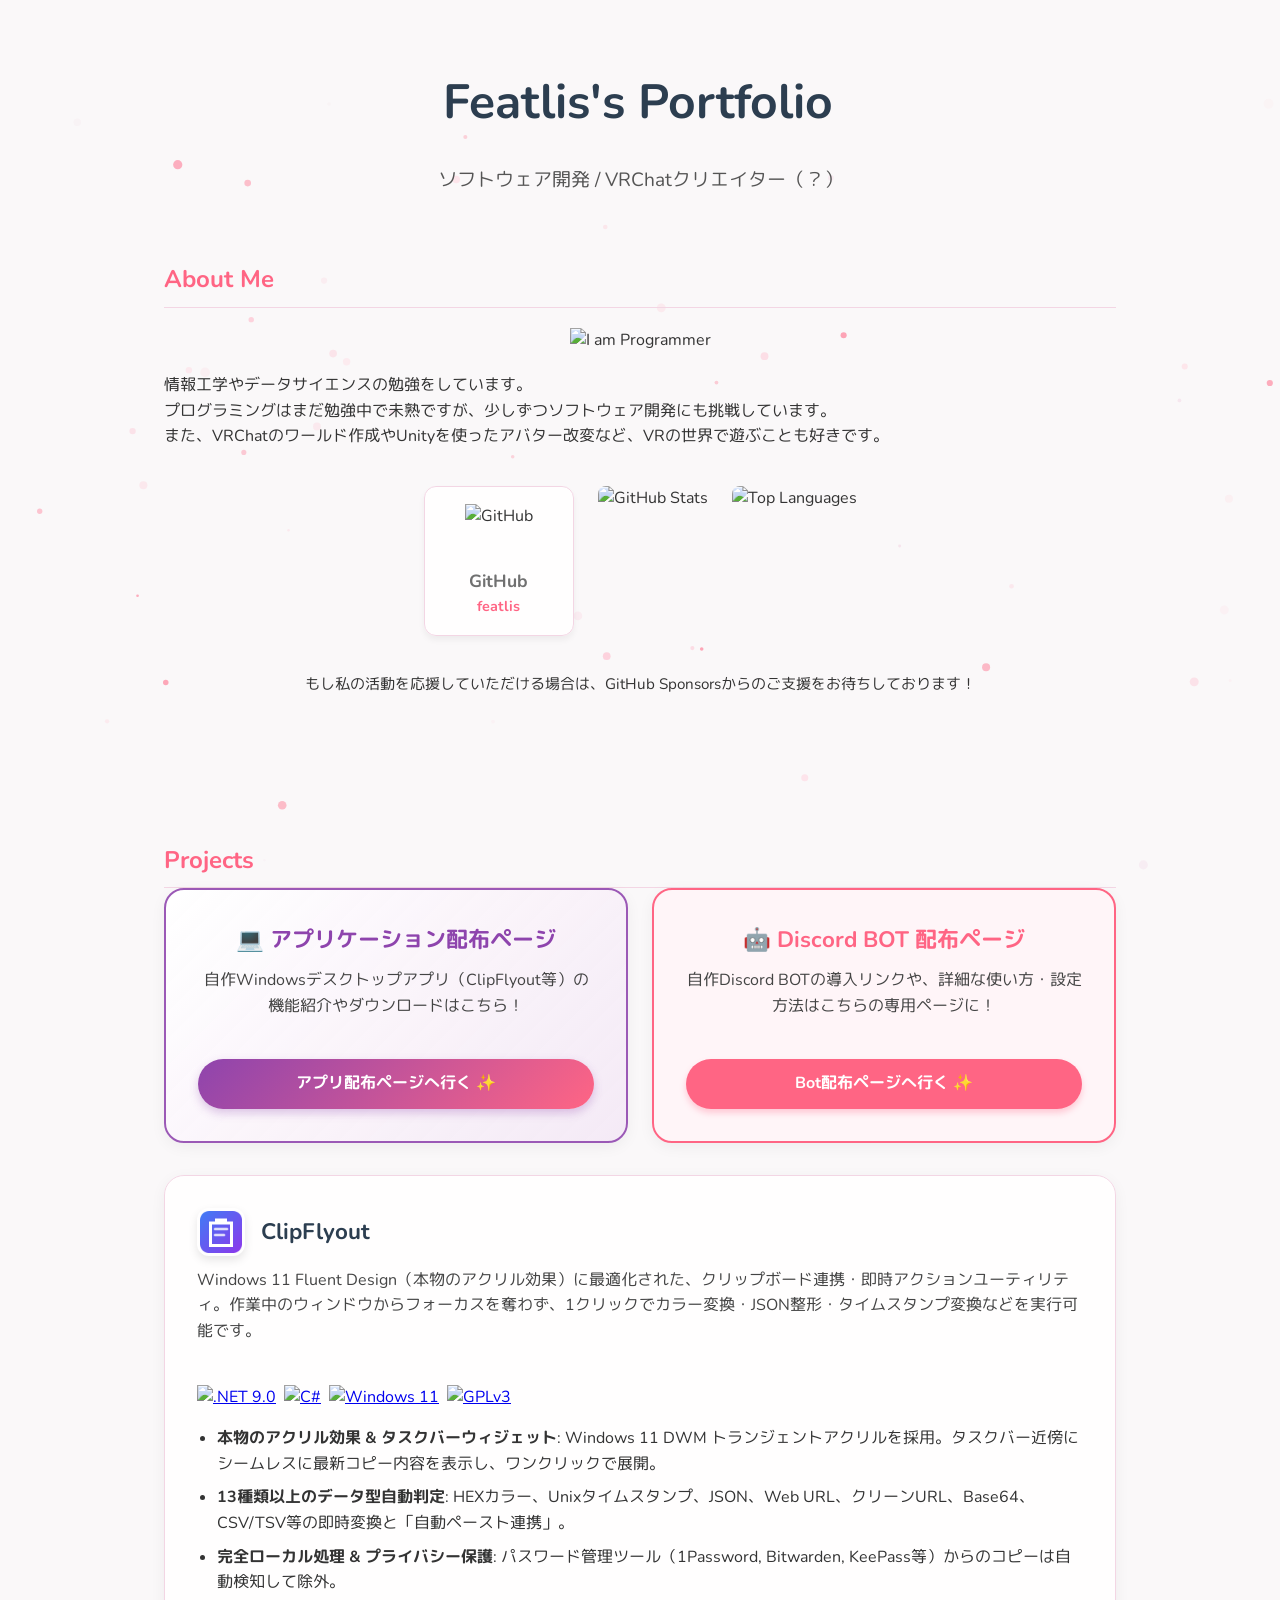
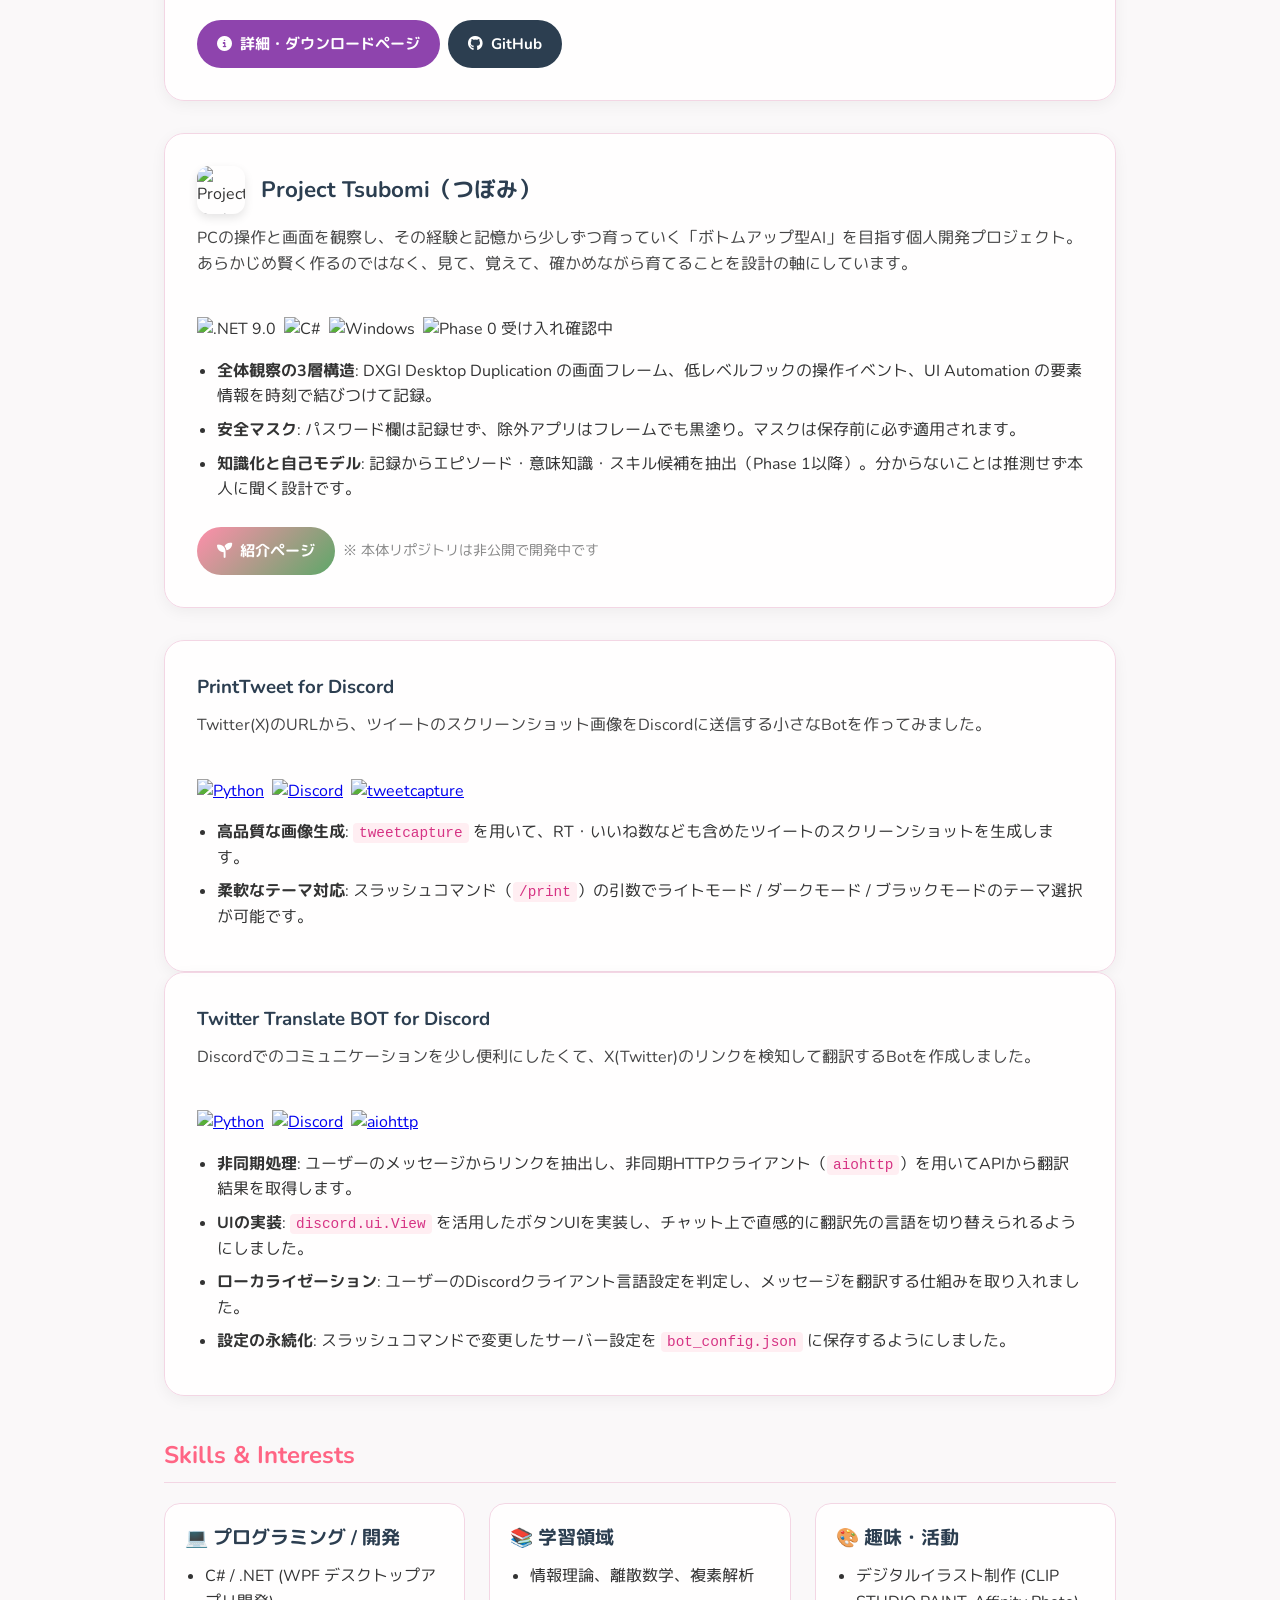
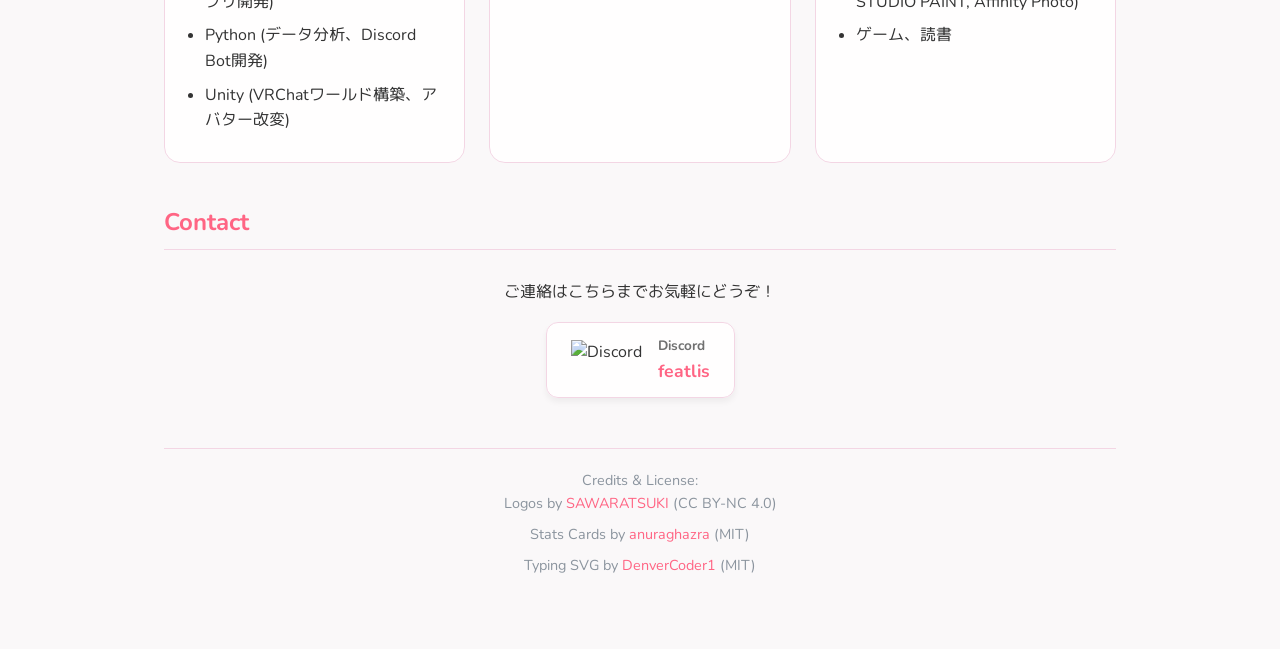
==== commit 44632be8: "layout only: unify spacing to 4px scale and grid gaps, keep original theme and background" ====
--- a/index.html
+++ b/index.html
@@ -42,9 +42,9 @@
                 また、VRChatのワールド作成やUnityを使ったアバター改変など、VRの世界で遊ぶことも好きです。
             </p>
             <div
-                style="display: flex; justify-content: center; align-items: center; flex-wrap: wrap; gap: 15px; margin-top: 30px;">
+                style="display: flex; justify-content: center; align-items: center; flex-wrap: wrap; gap: 16px; margin-top: 32px;">
                 <a href="https://github.com/featlis" target="_blank" class="contact-card"
-                    style="margin: 5px; padding: 15px; height: 150px; width: 150px; flex-direction: column; justify-content: center; align-items: center; text-align: center;">
+                    style="margin: 4px; padding: 16px; height: 150px; width: 150px; flex-direction: column; justify-content: center; align-items: center; text-align: center;">
                     <img src="https://img.icons8.com/fluency/96/github.png" height="55" alt="GitHub">
                     <div class="contact-info"
                         style="margin-left: 0; margin-top: 8px; text-align: center; display: flex; flex-direction: column; align-items: center;">
@@ -53,13 +53,13 @@
                     </div>
                 </a>
                 <img src="https://github-stats-extended.vercel.app/api?username=featlis&show_icons=true&hide_border=true&bg_color=ffffff&title_color=ff6584&text_color=333333&icon_color=ff6584"
-                    class="stats-card" height="150" alt="GitHub Stats" style="margin: 5px; max-width: 100%;">
+                    class="stats-card" height="150" alt="GitHub Stats" style="margin: 4px; max-width: 100%;">
                 <img src="https://github-stats-extended.vercel.app/api/top-langs/?username=featlis&layout=compact&hide_border=true&bg_color=ffffff&title_color=ff6584&text_color=333333&icon_color=ff6584"
-                    class="stats-card" height="150" alt="Top Languages" style="margin: 5px; max-width: 100%;">
-            </div>
-
-            <div style="text-align: center; margin-top: 30px;">
-                <p style="margin-bottom: 15px; font-size: 0.95em;">もし私の活動を応援していただける場合は、GitHub Sponsorsからのご支援をお待ちしております！
+                    class="stats-card" height="150" alt="Top Languages" style="margin: 4px; max-width: 100%;">
+            </div>
+
+            <div style="text-align: center; margin-top: 32px;">
+                <p style="margin-bottom: 16px; font-size: 0.95em;">もし私の活動を応援していただける場合は、GitHub Sponsorsからのご支援をお待ちしております！
                 </p>
                 <iframe src="https://github.com/sponsors/featlis/card" title="Sponsor featlis" height="80" width="600"
                     style="border: 0; max-width: 100%; border-radius: 6px;"></iframe>
@@ -69,7 +69,7 @@
         <section class="fade-in">
             <h2>Projects</h2>
 
-            <div style="display: grid; grid-template-columns: repeat(auto-fit, minmax(300px, 1fr)); gap: 20px; margin-bottom: 30px;">
+            <div style="display: grid; grid-template-columns: repeat(auto-fit, minmax(300px, 1fr)); gap: 24px; margin-bottom: 32px;">
                 <div class="card highlight-card app-highlight" style="margin-top: 0;">
                     <h3 style="color: #8e44ad; font-size: 1.4em; margin-top: 0;">💻 アプリケーション配布ページ</h3>
                     <p>自作Windowsデスクトップアプリ（ClipFlyout等）の機能紹介やダウンロードはこちら！</p>
@@ -83,8 +83,8 @@
                 </div>
             </div>
 
-            <div class="card" style="margin-bottom: 30px;">
-                <div style="display: flex; align-items: center; gap: 15px; margin-bottom: 12px; flex-wrap: wrap;">
+            <div class="card" style="margin-bottom: 32px;">
+                <div style="display: flex; align-items: center; gap: 16px; margin-bottom: 12px; flex-wrap: wrap;">
                     <img src="assets/clipflyout/app-icon.png" alt="ClipFlyout Icon" style="width: 48px; height: 48px; border-radius: 12px; box-shadow: 0 4px 10px rgba(0,0,0,0.1);">
                     <h3 style="margin: 0; font-size: 1.4em;">ClipFlyout</h3>
                 </div>
@@ -111,7 +111,7 @@
                     <li><strong>完全ローカル処理 & プライバシー保護</strong>: パスワード管理ツール（1Password, Bitwarden, KeePass等）からのコピーは自動検知して除外。</li>
                 </ul>
 
-                <div style="margin-top: 15px; display: flex; gap: 10px; flex-wrap: wrap;">
+                <div style="margin-top: 16px; display: flex; gap: 8px; flex-wrap: wrap;">
                     <a href="clipflyout" class="btn btn-detail" style="background-color: #8e44ad;">
                         <i class="fa-solid fa-circle-info"></i> 詳細・ダウンロードページ
                     </a>
@@ -121,8 +121,8 @@
                 </div>
             </div>
 
-            <div class="card" style="margin-bottom: 30px;">
-                <div style="display: flex; align-items: center; gap: 15px; margin-bottom: 12px; flex-wrap: wrap;">
+            <div class="card" style="margin-bottom: 32px;">
+                <div style="display: flex; align-items: center; gap: 16px; margin-bottom: 12px; flex-wrap: wrap;">
                     <img src="https://featlis.github.io/Project-Tsubomi/assets/app-icon.webp" alt="Project Tsubomi Icon" style="width: 48px; height: 48px; border-radius: 12px; box-shadow: 0 4px 10px rgba(0,0,0,0.1);">
                     <h3 style="margin: 0; font-size: 1.4em;">Project Tsubomi（つぼみ）</h3>
                 </div>
@@ -141,7 +141,7 @@
                     <li><strong>知識化と自己モデル</strong>: 記録からエピソード・意味知識・スキル候補を抽出（Phase 1以降）。分からないことは推測せず本人に聞く設計です。</li>
                 </ul>
 
-                <div style="margin-top: 15px; display: flex; gap: 10px; flex-wrap: wrap; align-items: center;">
+                <div style="margin-top: 16px; display: flex; gap: 8px; flex-wrap: wrap; align-items: center;">
                     <a href="https://featlis.github.io/Project-Tsubomi/" target="_blank" class="btn btn-detail" style="background: linear-gradient(135deg, #ff8fab, #5ea768);">
                         <i class="fa-solid fa-seedling"></i> 紹介ページ
                     </a>
--- a/css/style.css
+++ b/css/style.css
@@ -44,12 +44,12 @@
 .container {
     max-width: 1000px;
     margin: 0 auto;
-    padding: 60px 20px;
+    padding: 64px 24px;
 }
 
 header {
     text-align: center;
-    margin-bottom: 60px;
+    margin-bottom: 64px;
 }
 
 h1 {
@@ -67,7 +67,7 @@
 .subtitle {
     color: #555;
     font-size: 1.2rem;
-    margin-top: 15px;
+    margin-top: 16px;
     opacity: 0;
     animation: fadeIn 1s ease forwards 1.5s; /* タイピングエフェクト完了後にフェードイン */
 }
@@ -75,14 +75,14 @@
 .bot-grid {
     display: grid;
     grid-template-columns: repeat(auto-fit, minmax(300px, 1fr));
-    gap: 30px;
+    gap: 24px;
 }
 
 .card {
     background-color: var(--card-bg);
     border: 1px solid var(--border-color);
     border-radius: 20px;
-    padding: 30px;
+    padding: 32px;
     box-shadow: 0 4px 15px rgba(0, 0, 0, 0.05);
     transition: transform 0.4s cubic-bezier(0.175, 0.885, 0.32, 1.275), box-shadow 0.4s ease, border-color 0.4s ease;
     display: flex;
@@ -112,27 +112,27 @@
 .card h2 {
     color: var(--accent-color);
     font-size: 1.5rem;
-    margin-bottom: 15px;
+    margin-bottom: 16px;
     text-align: center;
     border-bottom: 2px dashed var(--border-color);
-    padding-bottom: 10px;
+    padding-bottom: 8px;
 }
 
 .card p {
     flex-grow: 1;
-    margin-bottom: 25px;
+    margin-bottom: 24px;
     color: #444;
 }
 
 .card-actions {
     display: flex;
-    gap: 10px;
+    gap: 8px;
     justify-content: center;
 }
 
 .btn {
     text-decoration: none;
-    padding: 10px 20px;
+    padding: 12px 20px;
     border-radius: 50px;
     font-weight: bold;
     font-size: 0.95rem;
@@ -205,7 +205,7 @@
 
 footer {
     text-align: center;
-    margin-top: 60px;
+    margin-top: 64px;
     padding-top: 20px;
     border-top: 1px solid var(--border-color);
     color: #888;
@@ -255,7 +255,7 @@
     background: rgba(255, 255, 255, 0.85);
     border: 1px solid var(--border-color);
     border-radius: 20px;
-    padding: 20px 15px;
+    padding: 20px 16px;
     box-shadow: 0 10px 30px rgba(0, 0, 0, 0.05);
     backdrop-filter: blur(10px);
     -webkit-backdrop-filter: blur(10px);
@@ -269,14 +269,14 @@
 .side-nav-item {
     text-decoration: none;
     color: var(--text-color);
-    padding: 10px 18px;
+    padding: 12px 16px;
     border-radius: 12px;
     font-size: 0.9rem;
     font-weight: bold;
     transition: all 0.3s ease;
     display: flex;
     align-items: center;
-    gap: 10px;
+    gap: 8px;
     white-space: nowrap;
 }
 
@@ -368,18 +368,21 @@
 }
 
 .badges {
-    margin: 15px 0;
+    margin: 16px 0;
+    display: flex;
+    flex-wrap: wrap;
+    gap: 8px;
+    align-items: center;
 }
 
 .badges img {
-    margin-right: 8px;
-    margin-bottom: 8px;
+    display: block;
 }
 
 .skills-container {
     display: flex;
     flex-wrap: wrap;
-    gap: 20px;
+    gap: 24px;
     margin-top: 20px;
 }
 
@@ -428,8 +431,8 @@
 
 .bot-page-btn {
     display: inline-block;
-    margin-top: 15px;
-    padding: 12px 25px;
+    margin-top: 16px;
+    padding: 12px 24px;
     background-color: var(--accent-color);
     color: white;
     text-decoration: none;
@@ -459,7 +462,7 @@
     border: 1px solid var(--border-color);
     border-radius: 12px;
     padding: 12px 24px;
-    margin-top: 15px;
+    margin-top: 16px;
     text-decoration: none;
     color: var(--text-color);
     transition: transform 0.3s ease, box-shadow 0.3s ease, border-color 0.3s ease;
@@ -478,7 +481,7 @@
     display: flex;
     flex-direction: column;
     text-align: left;
-    margin-left: 15px;
+    margin-left: 16px;
 }
 
 .service-name {
@@ -506,8 +509,8 @@
 
 .app-page-btn {
     display: inline-block;
-    margin-top: 15px;
-    padding: 12px 25px;
+    margin-top: 16px;
+    padding: 12px 24px;
     background: linear-gradient(135deg, #8e44ad, #ff6584);
     color: white;
     text-decoration: none;
@@ -525,7 +528,7 @@
 
 .app-hero {
     text-align: center;
-    padding: 20px 10px 30px;
+    padding: 24px 16px 32px;
 }
 
 .app-icon-img {
@@ -545,14 +548,14 @@
     display: flex;
     flex-wrap: wrap;
     justify-content: center;
-    gap: 15px;
-    margin: 25px 0 15px;
+    gap: 16px;
+    margin: 24px 0 16px;
 }
 
 .btn-download-primary {
     background: linear-gradient(135deg, #0078d4, #005a9e);
     color: white;
-    padding: 14px 28px;
+    padding: 12px 24px;
     border-radius: 50px;
     font-size: 1.05rem;
     font-weight: bold;
@@ -569,7 +572,7 @@
 .btn-download-secondary {
     background-color: #2c3e50;
     color: white;
-    padding: 14px 24px;
+    padding: 12px 24px;
     border-radius: 50px;
     font-size: 0.95rem;
     font-weight: bold;
@@ -583,7 +586,7 @@
 }
 
 .app-preview-wrapper {
-    margin: 30px auto;
+    margin: 32px auto;
     max-width: 900px;
     border-radius: 16px;
     overflow: hidden;
@@ -607,7 +610,7 @@
 .feature-grid {
     display: grid;
     grid-template-columns: repeat(auto-fit, minmax(280px, 1fr));
-    gap: 20px;
+    gap: 24px;
     margin: 25px 0;
 }
 
@@ -615,7 +618,7 @@
     background-color: var(--card-bg);
     border: 1px solid var(--border-color);
     border-radius: 16px;
-    padding: 22px;
+    padding: 24px;
     transition: transform 0.3s ease, box-shadow 0.3s ease;
     backdrop-filter: blur(10px);
     -webkit-backdrop-filter: blur(10px);
@@ -630,7 +633,7 @@
 .feature-item h3 {
     display: flex;
     align-items: center;
-    gap: 10px;
+    gap: 8px;
     font-size: 1.15rem;
     margin-bottom: 10px;
     color: #2c3e50;
@@ -694,7 +697,7 @@
     font-family: ui-monospace, SFMono-Regular, monospace;
     font-size: 0.85em;
     font-weight: 700;
-    padding: 2px 7px;
+    padding: 2px 8px;
     white-space: nowrap;
 }
 
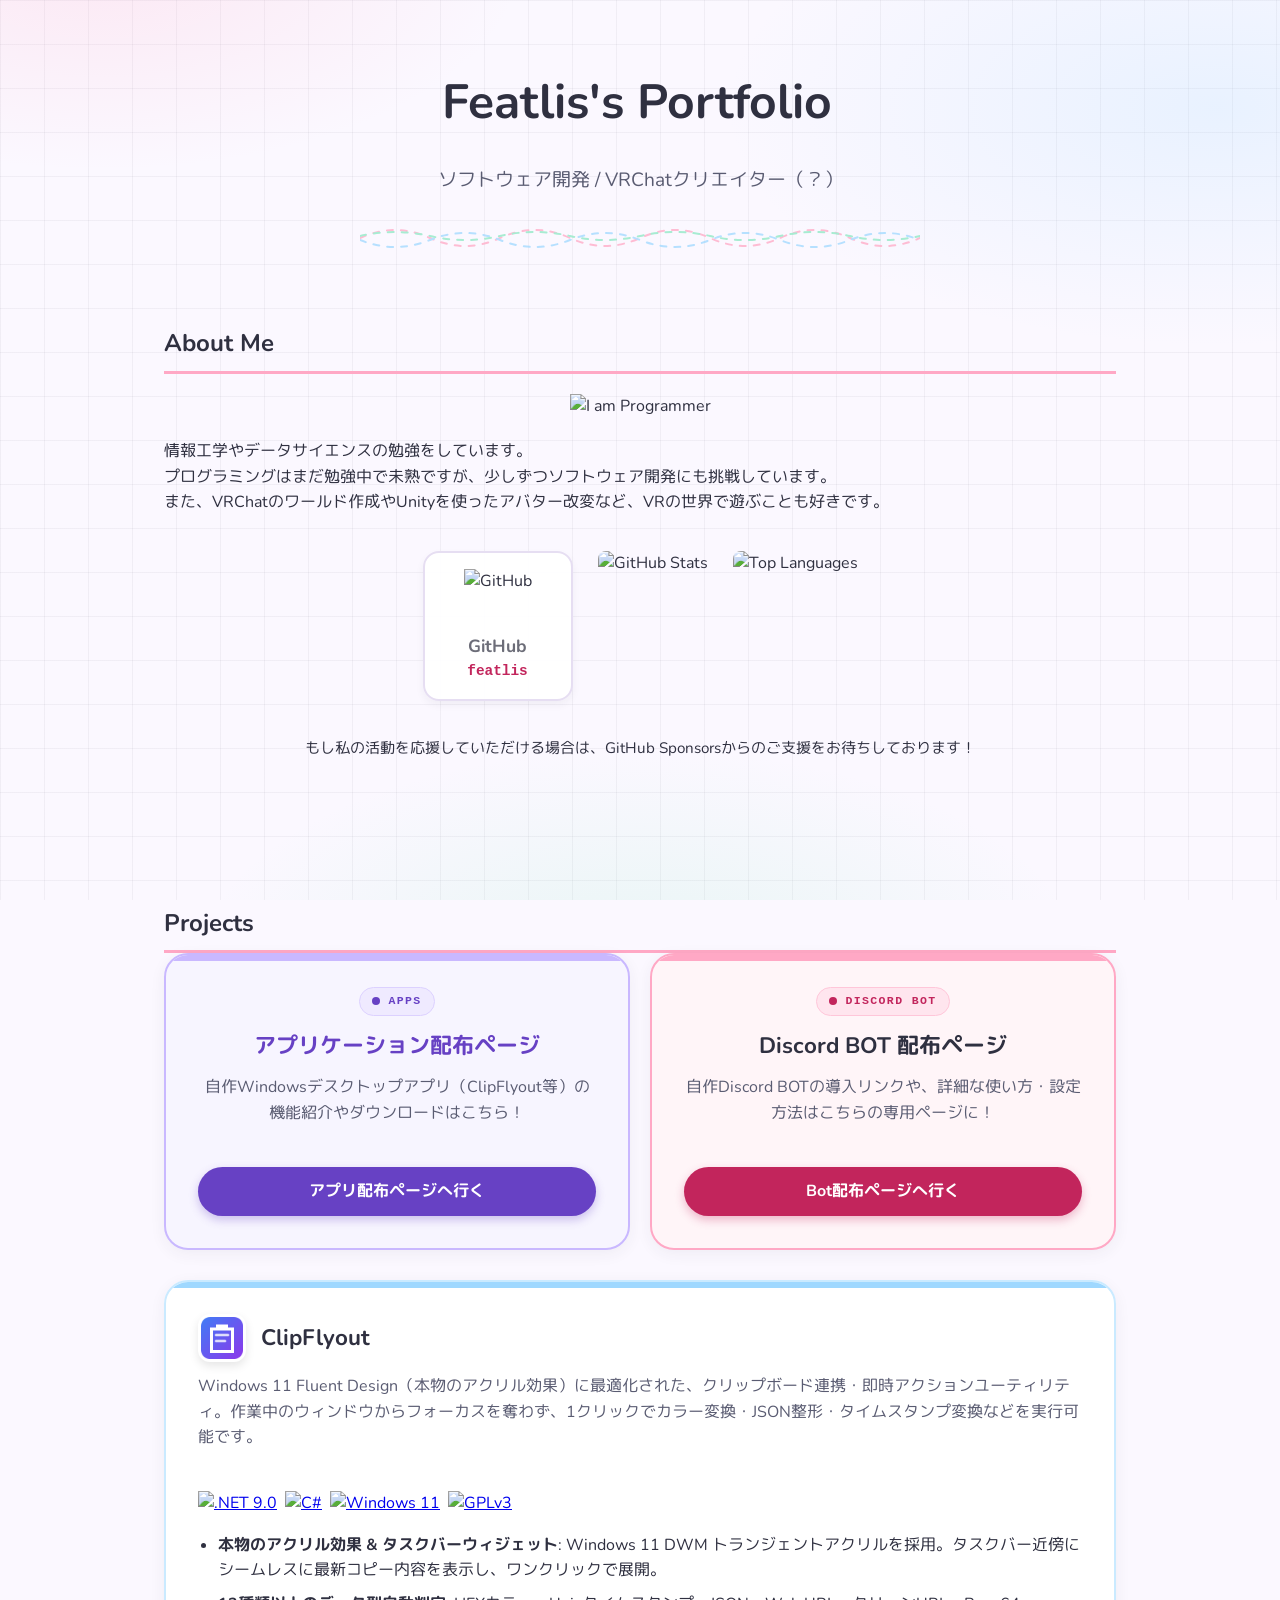
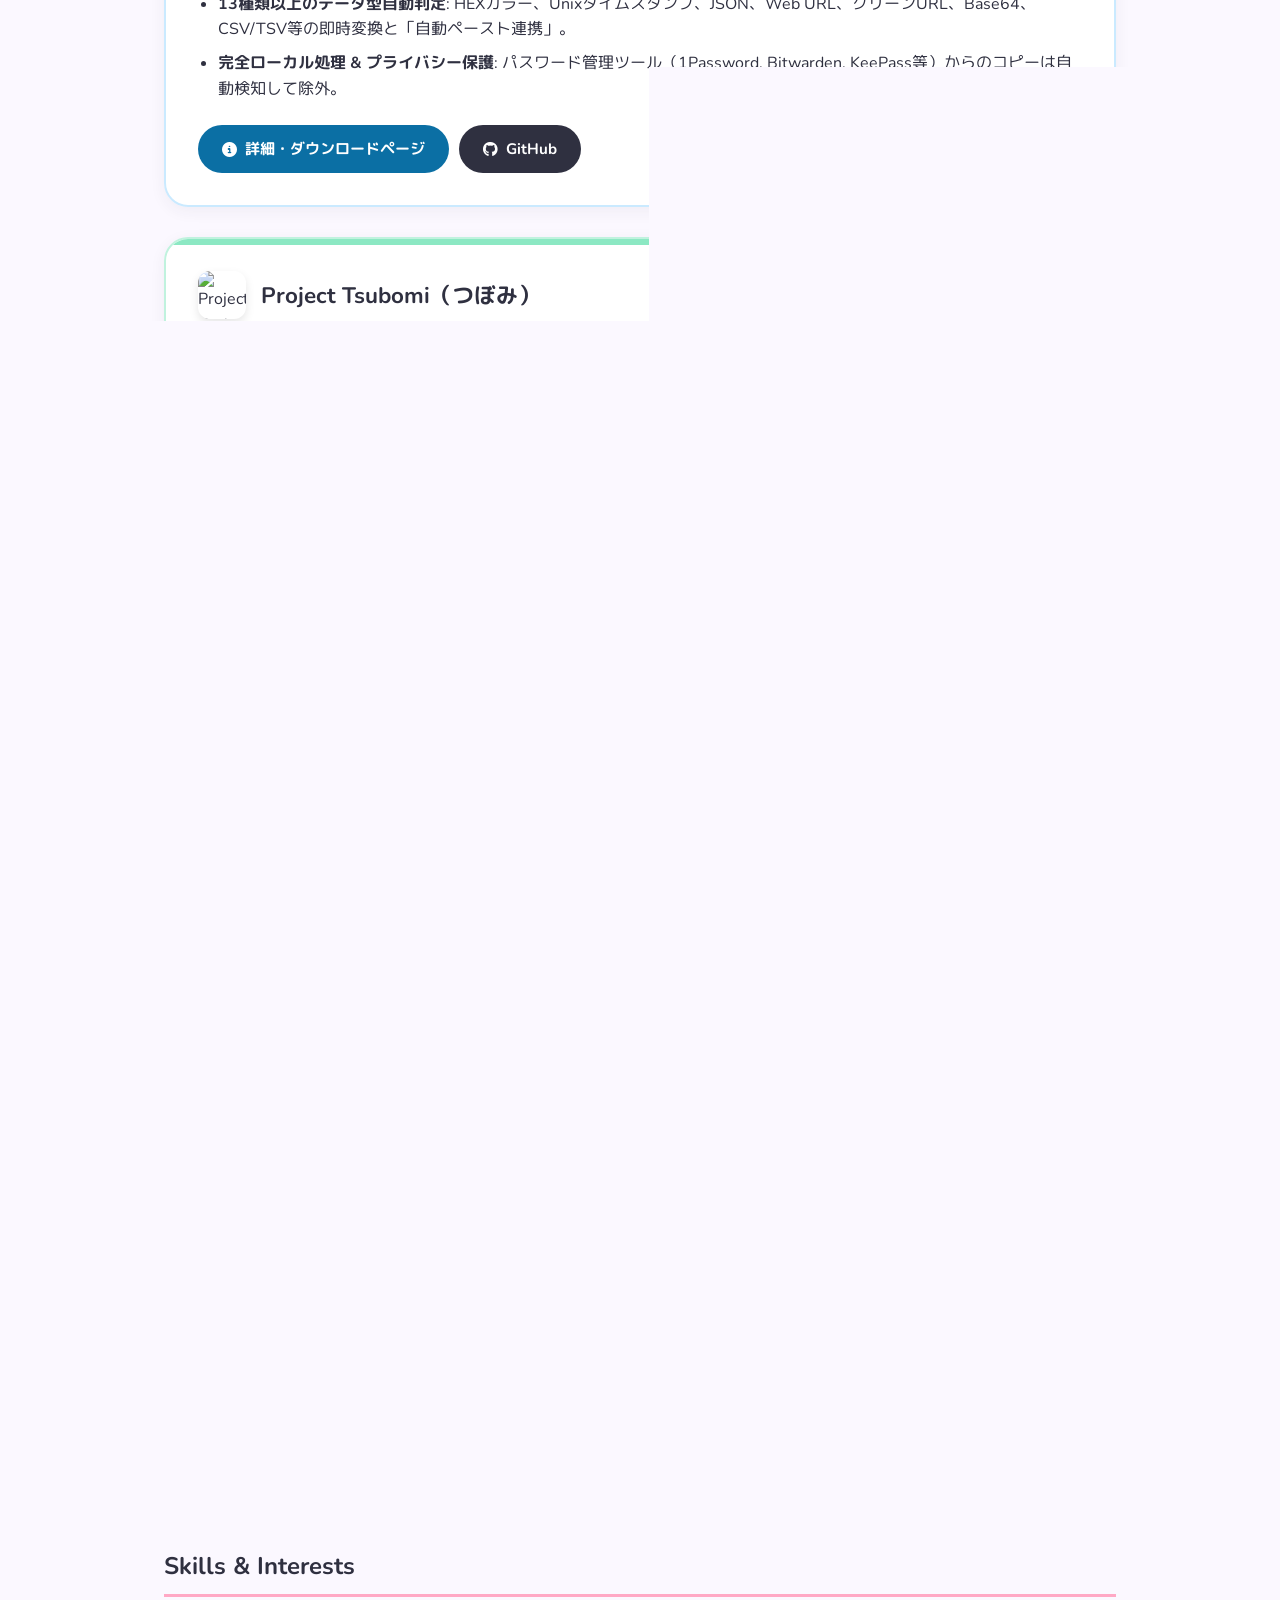
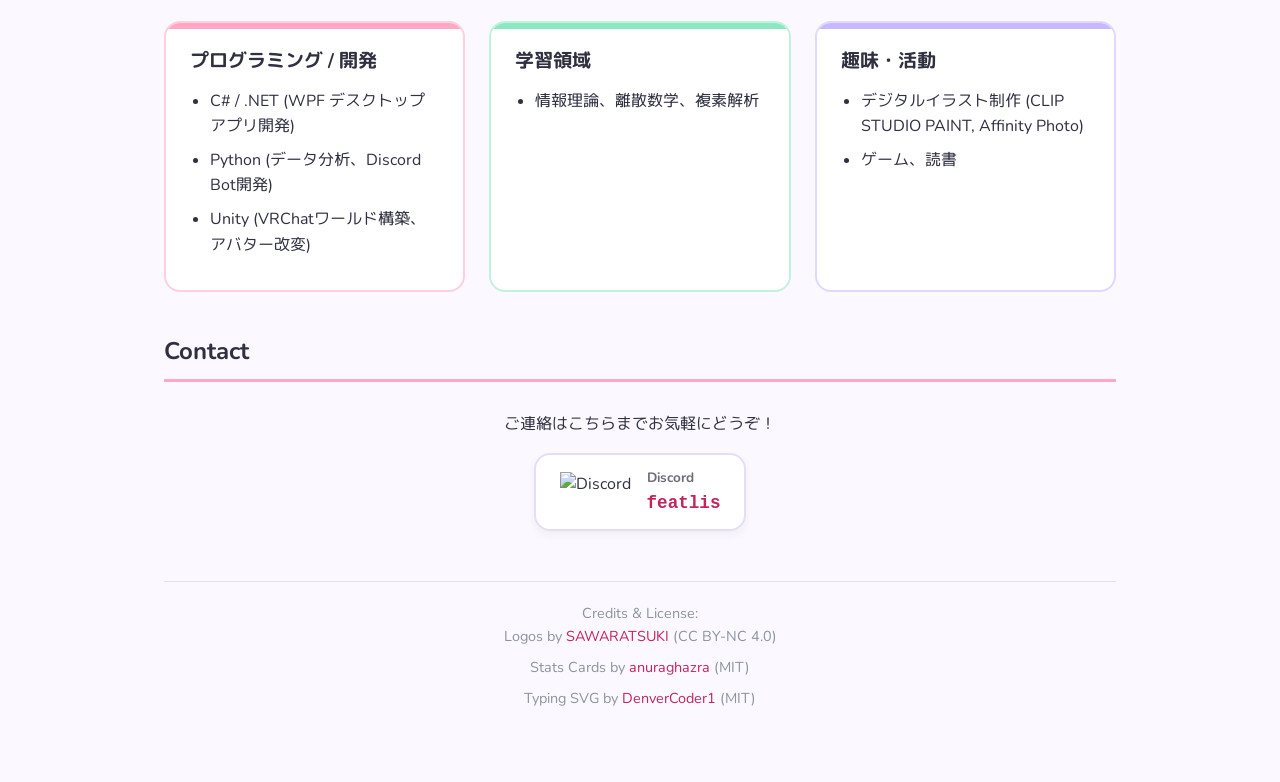
==== commit 005caede: "rebuild: パステルポップ×控えめサイバーの新テーマ土台（CSS/JS刷新＋トップページ）" ====
--- a/index.html
+++ b/index.html
@@ -28,6 +28,11 @@
         <header class="fade-in">
             <h1 class="typing-effect">Featlis's Portfolio</h1>
             <div class="subtitle">ソフトウェア開発 / VRChatクリエイター（？）</div>
+            <svg class="hero-wave" viewBox="0 0 560 44" preserveAspectRatio="none" aria-hidden="true">
+                <path class="w1" d="M0 22 Q 35 6, 70 22 T 140 22 T 210 22 T 280 22 T 350 22 T 420 22 T 490 22 T 560 22" />
+                <path class="w2" d="M0 24 Q 35 38, 70 24 T 140 24 T 210 24 T 280 24 T 350 24 T 420 24 T 490 24 T 560 24" />
+                <path class="w3" d="M0 20 Q 35 12, 70 20 T 140 20 T 210 20 T 280 20 T 350 20 T 420 20 T 490 20 T 560 20" />
+            </svg>
         </header>
 
         <section class="fade-in">
@@ -42,9 +47,9 @@
                 また、VRChatのワールド作成やUnityを使ったアバター改変など、VRの世界で遊ぶことも好きです。
             </p>
             <div
-                style="display: flex; justify-content: center; align-items: center; flex-wrap: wrap; gap: 16px; margin-top: 32px;">
+                style="display: flex; justify-content: center; align-items: center; flex-wrap: wrap; gap: 15px; margin-top: 30px;">
                 <a href="https://github.com/featlis" target="_blank" class="contact-card"
-                    style="margin: 4px; padding: 16px; height: 150px; width: 150px; flex-direction: column; justify-content: center; align-items: center; text-align: center;">
+                    style="margin: 5px; padding: 15px; height: 150px; width: 150px; flex-direction: column; justify-content: center; align-items: center; text-align: center;">
                     <img src="https://img.icons8.com/fluency/96/github.png" height="55" alt="GitHub">
                     <div class="contact-info"
                         style="margin-left: 0; margin-top: 8px; text-align: center; display: flex; flex-direction: column; align-items: center;">
@@ -53,13 +58,13 @@
                     </div>
                 </a>
                 <img src="https://github-stats-extended.vercel.app/api?username=featlis&show_icons=true&hide_border=true&bg_color=ffffff&title_color=ff6584&text_color=333333&icon_color=ff6584"
-                    class="stats-card" height="150" alt="GitHub Stats" style="margin: 4px; max-width: 100%;">
+                    class="stats-card" height="150" alt="GitHub Stats" style="margin: 5px; max-width: 100%;">
                 <img src="https://github-stats-extended.vercel.app/api/top-langs/?username=featlis&layout=compact&hide_border=true&bg_color=ffffff&title_color=ff6584&text_color=333333&icon_color=ff6584"
-                    class="stats-card" height="150" alt="Top Languages" style="margin: 4px; max-width: 100%;">
-            </div>
-
-            <div style="text-align: center; margin-top: 32px;">
-                <p style="margin-bottom: 16px; font-size: 0.95em;">もし私の活動を応援していただける場合は、GitHub Sponsorsからのご支援をお待ちしております！
+                    class="stats-card" height="150" alt="Top Languages" style="margin: 5px; max-width: 100%;">
+            </div>
+
+            <div style="text-align: center; margin-top: 30px;">
+                <p style="margin-bottom: 15px; font-size: 0.95em;">もし私の活動を応援していただける場合は、GitHub Sponsorsからのご支援をお待ちしております！
                 </p>
                 <iframe src="https://github.com/sponsors/featlis/card" title="Sponsor featlis" height="80" width="600"
                     style="border: 0; max-width: 100%; border-radius: 6px;"></iframe>
@@ -69,22 +74,24 @@
         <section class="fade-in">
             <h2>Projects</h2>
 
-            <div style="display: grid; grid-template-columns: repeat(auto-fit, minmax(300px, 1fr)); gap: 24px; margin-bottom: 32px;">
-                <div class="card highlight-card app-highlight" style="margin-top: 0;">
-                    <h3 style="color: #8e44ad; font-size: 1.4em; margin-top: 0;">💻 アプリケーション配布ページ</h3>
+            <div style="display: grid; grid-template-columns: repeat(auto-fit, minmax(300px, 1fr)); gap: 20px; margin-bottom: 30px;">
+                <div class="card highlight-card app-highlight c-lavender" style="margin-top: 0;">
+                    <span class="chip" style="align-self: center;">APPS</span>
+                    <h3 style="font-size: 1.4em; margin-top: 12px;">アプリケーション配布ページ</h3>
                     <p>自作Windowsデスクトップアプリ（ClipFlyout等）の機能紹介やダウンロードはこちら！</p>
-                    <a href="featlis-apps" class="app-page-btn">アプリ配布ページへ行く ✨</a>
-                </div>
-
-                <div class="card highlight-card" style="margin-top: 0;">
-                    <h3 style="color: var(--accent-color); font-size: 1.4em; margin-top: 0;">🤖 Discord BOT 配布ページ</h3>
+                    <a href="featlis-apps" class="app-page-btn">アプリ配布ページへ行く</a>
+                </div>
+
+                <div class="card highlight-card c-pink" style="margin-top: 0;">
+                    <span class="chip" style="align-self: center;">DISCORD BOT</span>
+                    <h3 style="font-size: 1.4em; margin-top: 12px;">Discord BOT 配布ページ</h3>
                     <p>自作Discord BOTの導入リンクや、詳細な使い方・設定方法はこちらの専用ページに！</p>
-                    <a href="featlis-discordbot" class="bot-page-btn">Bot配布ページへ行く ✨</a>
-                </div>
-            </div>
-
-            <div class="card" style="margin-bottom: 32px;">
-                <div style="display: flex; align-items: center; gap: 16px; margin-bottom: 12px; flex-wrap: wrap;">
+                    <a href="featlis-discordbot" class="bot-page-btn">Bot配布ページへ行く</a>
+                </div>
+            </div>
+
+            <div class="card c-blue" style="margin-bottom: 30px;">
+                <div style="display: flex; align-items: center; gap: 15px; margin-bottom: 12px; flex-wrap: wrap;">
                     <img src="assets/clipflyout/app-icon.png" alt="ClipFlyout Icon" style="width: 48px; height: 48px; border-radius: 12px; box-shadow: 0 4px 10px rgba(0,0,0,0.1);">
                     <h3 style="margin: 0; font-size: 1.4em;">ClipFlyout</h3>
                 </div>
@@ -111,8 +118,8 @@
                     <li><strong>完全ローカル処理 & プライバシー保護</strong>: パスワード管理ツール（1Password, Bitwarden, KeePass等）からのコピーは自動検知して除外。</li>
                 </ul>
 
-                <div style="margin-top: 16px; display: flex; gap: 8px; flex-wrap: wrap;">
-                    <a href="clipflyout" class="btn btn-detail" style="background-color: #8e44ad;">
+                <div style="margin-top: 15px; display: flex; gap: 10px; flex-wrap: wrap;">
+                    <a href="clipflyout" class="btn btn-detail">
                         <i class="fa-solid fa-circle-info"></i> 詳細・ダウンロードページ
                     </a>
                     <a href="https://github.com/featlis/ClipFlyout" target="_blank" class="btn btn-github">
@@ -121,8 +128,8 @@
                 </div>
             </div>
 
-            <div class="card" style="margin-bottom: 32px;">
-                <div style="display: flex; align-items: center; gap: 16px; margin-bottom: 12px; flex-wrap: wrap;">
+            <div class="card c-mint" style="margin-bottom: 30px;">
+                <div style="display: flex; align-items: center; gap: 15px; margin-bottom: 12px; flex-wrap: wrap;">
                     <img src="https://featlis.github.io/Project-Tsubomi/assets/app-icon.webp" alt="Project Tsubomi Icon" style="width: 48px; height: 48px; border-radius: 12px; box-shadow: 0 4px 10px rgba(0,0,0,0.1);">
                     <h3 style="margin: 0; font-size: 1.4em;">Project Tsubomi（つぼみ）</h3>
                 </div>
@@ -141,15 +148,15 @@
                     <li><strong>知識化と自己モデル</strong>: 記録からエピソード・意味知識・スキル候補を抽出（Phase 1以降）。分からないことは推測せず本人に聞く設計です。</li>
                 </ul>
 
-                <div style="margin-top: 16px; display: flex; gap: 8px; flex-wrap: wrap; align-items: center;">
-                    <a href="https://featlis.github.io/Project-Tsubomi/" target="_blank" class="btn btn-detail" style="background: linear-gradient(135deg, #ff8fab, #5ea768);">
+                <div style="margin-top: 15px; display: flex; gap: 10px; flex-wrap: wrap; align-items: center;">
+                    <a href="https://featlis.github.io/Project-Tsubomi/" target="_blank" class="btn btn-detail" style="background-color: var(--mint-deep);">
                         <i class="fa-solid fa-seedling"></i> 紹介ページ
                     </a>
                     <span style="font-size: 0.85em; color: #888;">※ 本体リポジトリは非公開で開発中です</span>
                 </div>
             </div>
 
-            <div class="card">
+            <div class="card c-lavender">
                 <h3>PrintTweet for Discord</h3>
                 <p>Twitter(X)のURLから、ツイートのスクリーンショット画像をDiscordに送信する小さなBotを作ってみました。</p>
 
@@ -176,7 +183,7 @@
                 </ul>
             </div>
 
-            <div class="card">
+            <div class="card c-peach">
                 <h3>Twitter Translate BOT for Discord</h3>
                 <p>Discordでのコミュニケーションを少し便利にしたくて、X(Twitter)のリンクを検知して翻訳するBotを作成しました。</p>
 
@@ -209,22 +216,22 @@
         <section class="fade-in">
             <h2>Skills & Interests</h2>
             <div class="skills-container">
-                <div class="skill-category">
-                    <h3>💻 プログラミング / 開発</h3>
+                <div class="skill-category c-pink">
+                    <h3>プログラミング / 開発</h3>
                     <ul>
                         <li>C# / .NET (WPF デスクトップアプリ開発)</li>
                         <li>Python (データ分析、Discord Bot開発)</li>
                         <li>Unity (VRChatワールド構築、アバター改変)</li>
                     </ul>
                 </div>
-                <div class="skill-category">
-                    <h3>📚 学習領域</h3>
+                <div class="skill-category c-mint">
+                    <h3>学習領域</h3>
                     <ul>
                         <li>情報理論、離散数学、複素解析</li>
                     </ul>
                 </div>
-                <div class="skill-category">
-                    <h3>🎨 趣味・活動</h3>
+                <div class="skill-category c-lavender">
+                    <h3>趣味・活動</h3>
                     <ul>
                         <li>デジタルイラスト制作 (CLIP STUDIO PAINT, Affinity Photo)</li>
                         <li>ゲーム、読書</li>
--- a/css/style.css
+++ b/css/style.css
@@ -1,19 +1,57 @@
+/* ============================================================
+   Featlis's Portfolio — rebuild/portfolio-v2
+   方向性（仮）: カラフルなパステルポップ × 控えめサイバー
+   - 色はCSS変数に集約。方向性を変えるときはこの :root を差し替える
+   - サイバー要素は細いグリッド線・波形・等幅数字だけに絞る
+   ============================================================ */
 :root {
-    --bg-color: #faf8f9;
-    --text-color: #333333;
-    --accent-color: #ff6584;
-    --border-color: #f3d6e4;
-    --card-bg: rgba(255, 255, 255, 0.85); /* 背景のパーティクルが透けるように調整 */
-    --hover-shadow: rgba(255, 101, 132, 0.25);
-    --btn-github: #2c3e50;
-    --btn-github-hover: #1a252f;
-    --btn-portfolio: #8e44ad;
-    --btn-portfolio-hover: #732d91;
-    --btn-back: #7f8c8d;
-    --btn-back-hover: #606b6c;
-    --btn-detail: #3498db;
-    --btn-detail-hover: #2980b9;
-}
+    /* 地と文字 */
+    --bg-color: #fbf8ff;
+    --text-color: #2f3040;
+    --text-soft: #5a5c72;
+    --card-bg: rgba(255, 255, 255, 0.92);
+    --border-color: #e6def2;
+    --grid-line: rgba(47, 48, 64, 0.05);
+
+    /* パステル（面の色） */
+    --pink: #ffa8c5;
+    --mint: #8ce8c3;
+    --lavender: #c9b8ff;
+    --blue: #9fd8ff;
+    --yellow: #ffe08a;
+    --peach: #ffbfa8;
+
+    /* 濃い版（文字・ボタン用、コントラスト確保） */
+    --pink-deep: #c2255c;
+    --mint-deep: #0f8a5f;
+    --lavender-deep: #6741c4;
+    --blue-deep: #0b6fa4;
+    --yellow-deep: #8a5f00;
+    --peach-deep: #bc4a1d;
+
+    /* 既存クラス互換の代表色 */
+    --accent-color: var(--pink-deep);
+    --hover-shadow: rgba(47, 48, 64, 0.14);
+    --btn-github: #2f3040;
+    --btn-github-hover: #1d1e29;
+    --btn-portfolio: var(--lavender-deep);
+    --btn-portfolio-hover: #55349f;
+    --btn-back: #6b6e82;
+    --btn-back-hover: #54576a;
+    --btn-detail: var(--blue-deep);
+    --btn-detail-hover: #095a86;
+
+    /* カードごとの色（.c-* で差し替え） */
+    --card: var(--pink);
+    --card-deep: var(--pink-deep);
+}
+
+.c-pink    { --card: var(--pink);    --card-deep: var(--pink-deep); }
+.c-mint    { --card: var(--mint);    --card-deep: var(--mint-deep); }
+.c-lavender{ --card: var(--lavender);--card-deep: var(--lavender-deep); }
+.c-blue    { --card: var(--blue);    --card-deep: var(--blue-deep); }
+.c-yellow  { --card: var(--yellow);  --card-deep: var(--yellow-deep); }
+.c-peach   { --card: var(--peach);   --card-deep: var(--peach-deep); }
 
 * {
     box-sizing: border-box;
@@ -21,16 +59,29 @@
     padding: 0;
 }
 
+html {
+    scroll-behavior: smooth;
+}
+
 body {
     font-family: "Nunito", "M PLUS Rounded 1c", -apple-system, BlinkMacSystemFont, "Segoe UI", Helvetica, Arial, sans-serif;
-    background-color: var(--bg-color);
     color: var(--text-color);
     line-height: 1.6;
     overflow-x: hidden;
     position: relative;
-}
-
-/* パーティクルの背景用 */
+    /* パステルの柔らかい面＋細いグリッド線（サイバー要素はここだけ） */
+    background-color: var(--bg-color);
+    background-image:
+        radial-gradient(600px 300px at 8% -40px, rgba(255, 168, 197, 0.20), transparent 70%),
+        radial-gradient(700px 340px at 95% 12%, rgba(159, 216, 255, 0.20), transparent 70%),
+        radial-gradient(640px 320px at 50% 108%, rgba(140, 232, 195, 0.18), transparent 70%),
+        linear-gradient(var(--grid-line) 1px, transparent 1px),
+        linear-gradient(90deg, var(--grid-line) 1px, transparent 1px);
+    background-size: auto, auto, auto, 44px 44px, 44px 44px;
+    background-attachment: fixed;
+}
+
+/* 背景キャンバス（パステルの粒） */
 #particles {
     position: fixed;
     top: 0;
@@ -50,28 +101,80 @@
 header {
     text-align: center;
     margin-bottom: 64px;
+    position: relative;
 }
 
 h1 {
-    color: #2c3e50;
+    color: var(--text-color);
     font-size: 3rem;
-    margin-bottom: 10px;
+    margin-bottom: 12px;
     display: inline-block;
-    border-right: 3px solid var(--accent-color);
-    padding-right: 5px;
+    border-right: 3px solid var(--pink-deep);
+    padding-right: 6px;
     white-space: nowrap;
     overflow: hidden;
     margin: 0 auto;
 }
 
 .subtitle {
-    color: #555;
+    color: var(--text-soft);
     font-size: 1.2rem;
     margin-top: 16px;
     opacity: 0;
-    animation: fadeIn 1s ease forwards 1.5s; /* タイピングエフェクト完了後にフェードイン */
-}
-
+    animation: fadeIn 1s ease forwards 1.5s;
+}
+
+/* ヒーロー下の波形（SVG、ゆっくり流れる） */
+.hero-wave {
+    display: block;
+    width: min(560px, 90%);
+    height: 44px;
+    margin: 20px auto 0;
+    opacity: 0.75;
+}
+
+.hero-wave path {
+    fill: none;
+    stroke-width: 2;
+    stroke-linecap: round;
+    stroke-dasharray: 6 8;
+    animation: waveSlide 9s linear infinite;
+}
+
+.hero-wave .w1 { stroke: var(--pink); }
+.hero-wave .w2 { stroke: var(--blue); animation-duration: 13s; animation-direction: reverse; }
+.hero-wave .w3 { stroke: var(--mint); animation-duration: 17s; }
+
+@keyframes waveSlide {
+    to { stroke-dashoffset: -280; }
+}
+
+/* 等幅の小ラベル（署名の小物） */
+.chip {
+    display: inline-flex;
+    align-items: center;
+    gap: 8px;
+    font-family: ui-monospace, SFMono-Regular, "SF Mono", Menlo, monospace;
+    font-size: 0.72rem;
+    font-weight: 700;
+    letter-spacing: 0.12em;
+    color: var(--card-deep);
+    background: color-mix(in srgb, var(--card) 30%, white);
+    border: 1px solid color-mix(in srgb, var(--card) 65%, white);
+    border-radius: 999px;
+    padding: 4px 12px;
+    white-space: nowrap;
+}
+
+.chip::before {
+    content: "";
+    width: 8px;
+    height: 8px;
+    border-radius: 50%;
+    background: var(--card-deep);
+}
+
+/* --- カード --- */
 .bot-grid {
     display: grid;
     grid-template-columns: repeat(auto-fit, minmax(300px, 1fr));
@@ -80,123 +183,113 @@
 
 .card {
     background-color: var(--card-bg);
-    border: 1px solid var(--border-color);
-    border-radius: 20px;
+    border: 2px solid color-mix(in srgb, var(--card) 55%, white);
+    border-radius: 24px;
     padding: 32px;
-    box-shadow: 0 4px 15px rgba(0, 0, 0, 0.05);
-    transition: transform 0.4s cubic-bezier(0.175, 0.885, 0.32, 1.275), box-shadow 0.4s ease, border-color 0.4s ease;
+    box-shadow: 0 4px 16px rgba(47, 48, 64, 0.06);
+    transition: transform 0.35s cubic-bezier(0.175, 0.885, 0.32, 1.275), box-shadow 0.35s ease, border-color 0.35s ease;
     display: flex;
     flex-direction: column;
-    backdrop-filter: blur(10px);
-    -webkit-backdrop-filter: blur(10px);
+    position: relative;
+    overflow: hidden;
+}
+
+/* カード上端の色帯 */
+.card::before {
+    content: "";
+    position: absolute;
+    top: 0;
+    left: 0;
+    right: 0;
+    height: 6px;
+    background: var(--card);
 }
 
 .card:hover {
-    transform: translateY(-10px) scale(1.02);
-    box-shadow: 0 15px 30px var(--hover-shadow);
-    border-color: var(--accent-color);
+    transform: translateY(-8px);
+    box-shadow: 0 16px 32px var(--hover-shadow);
+    border-color: var(--card);
 }
 
 .card-icon {
     font-size: 2.5rem;
-    color: var(--accent-color);
+    color: var(--card-deep);
     margin-bottom: 20px;
     text-align: center;
     transition: transform 0.3s ease;
 }
 
 .card:hover .card-icon {
-    transform: scale(1.2) rotate(5deg);
+    transform: scale(1.15) rotate(4deg);
 }
 
 .card h2 {
-    color: var(--accent-color);
+    color: var(--card-deep);
     font-size: 1.5rem;
     margin-bottom: 16px;
     text-align: center;
-    border-bottom: 2px dashed var(--border-color);
-    padding-bottom: 8px;
+    border-bottom: 2px dashed color-mix(in srgb, var(--card) 60%, white);
+    padding-bottom: 12px;
 }
 
 .card p {
     flex-grow: 1;
     margin-bottom: 24px;
-    color: #444;
+    color: var(--text-soft);
 }
 
 .card-actions {
     display: flex;
-    gap: 8px;
+    gap: 12px;
     justify-content: center;
 }
 
+/* スクロールに合わせてふわっと現れる（対応ブラウザのみ、JS不要） */
+@supports (animation-timeline: view()) {
+    .card, .skill-category, .feature-item {
+        animation: riseIn linear both;
+        animation-timeline: view();
+        animation-range: entry 0% entry 45%;
+    }
+}
+
+@keyframes riseIn {
+    from { opacity: 0; transform: translateY(28px) scale(0.98); }
+    to   { opacity: 1; transform: translateY(0) scale(1); }
+}
+
+/* --- ボタン --- */
 .btn {
     text-decoration: none;
-    padding: 12px 20px;
-    border-radius: 50px;
+    padding: 12px 24px;
+    border-radius: 999px;
     font-weight: bold;
     font-size: 0.95rem;
     display: inline-flex;
     align-items: center;
     gap: 8px;
-    transition: all 0.3s ease;
+    transition: transform 0.25s ease, box-shadow 0.25s ease, background-color 0.25s ease;
     cursor: pointer;
 }
 
-.btn-github {
-    background-color: var(--btn-github);
-    color: white;
-}
-
-.btn-github:hover {
-    background-color: var(--btn-github-hover);
+.btn:hover {
     transform: translateY(-2px);
-    box-shadow: 0 5px 15px rgba(44, 62, 80, 0.3);
-}
-
-.btn-invite {
-    background-color: var(--accent-color);
-    color: white;
-}
-
-.btn-invite:hover {
-    background-color: #e65574;
-    transform: translateY(-2px);
-    box-shadow: 0 5px 15px var(--hover-shadow);
-}
-
-.btn-portfolio {
-    background-color: var(--btn-portfolio);
-    color: white;
-}
-
-.btn-portfolio:hover {
-    background-color: var(--btn-portfolio-hover);
-    transform: translateY(-2px);
-    box-shadow: 0 5px 15px rgba(142, 68, 173, 0.3);
-}
-
-.btn-back {
-    background-color: var(--btn-back);
-    color: white;
-}
-
-.btn-back:hover {
-    background-color: var(--btn-back-hover);
-    transform: translateY(-2px);
-    box-shadow: 0 5px 15px rgba(127, 140, 141, 0.3);
-}
-
-.btn-detail {
-    background-color: var(--btn-detail);
-    color: white;
-}
-
-.btn-detail:hover {
-    background-color: var(--btn-detail-hover);
-    transform: translateY(-2px);
-    box-shadow: 0 5px 15px rgba(52, 152, 219, 0.3);
-}
+}
+
+.btn-github { background-color: var(--btn-github); color: white; }
+.btn-github:hover { background-color: var(--btn-github-hover); box-shadow: 0 6px 16px rgba(47, 48, 64, 0.3); }
+
+.btn-invite { background-color: var(--pink-deep); color: white; }
+.btn-invite:hover { background-color: #a31e4e; box-shadow: 0 6px 16px rgba(194, 37, 92, 0.3); }
+
+.btn-portfolio { background-color: var(--btn-portfolio); color: white; }
+.btn-portfolio:hover { background-color: var(--btn-portfolio-hover); box-shadow: 0 6px 16px rgba(103, 65, 196, 0.3); }
+
+.btn-back { background-color: var(--btn-back); color: white; }
+.btn-back:hover { background-color: var(--btn-back-hover); box-shadow: 0 6px 16px rgba(107, 110, 130, 0.3); }
+
+.btn-detail { background-color: var(--btn-detail); color: white; }
+.btn-detail:hover { background-color: var(--btn-detail-hover); box-shadow: 0 6px 16px rgba(11, 111, 164, 0.3); }
 
 .bot-detail {
     max-width: 600px;
@@ -206,9 +299,9 @@
 footer {
     text-align: center;
     margin-top: 64px;
-    padding-top: 20px;
+    padding-top: 24px;
     border-top: 1px solid var(--border-color);
-    color: #888;
+    color: var(--text-soft);
 }
 
 /* Animations */
@@ -233,32 +326,32 @@
     to { opacity: 1; }
 }
 
-/* スマホ対応 */
+.float-anim {
+    animation: floaty 5s ease-in-out infinite;
+}
+
+@keyframes floaty {
+    0%, 100% { transform: translateY(0); }
+    50% { transform: translateY(-10px); }
+}
+
 @media (max-width: 600px) {
-    h1 {
-        font-size: 2.2rem;
-    }
-    .card-actions {
-        flex-direction: column;
-    }
-    .btn {
-        justify-content: center;
-    }
-}
-
-/* サイドナビゲーション */
+    h1 { font-size: 2.2rem; }
+    .card-actions { flex-direction: column; }
+    .btn { justify-content: center; }
+}
+
+/* --- サイドナビ --- */
 .side-nav {
     position: fixed;
     right: 40px;
     top: 50%;
     transform: translateY(-50%);
-    background: rgba(255, 255, 255, 0.85);
+    background: rgba(255, 255, 255, 0.94);
     border: 1px solid var(--border-color);
     border-radius: 20px;
     padding: 20px 16px;
-    box-shadow: 0 10px 30px rgba(0, 0, 0, 0.05);
-    backdrop-filter: blur(10px);
-    -webkit-backdrop-filter: blur(10px);
+    box-shadow: 0 12px 32px rgba(47, 48, 64, 0.08);
     z-index: 100;
     display: flex;
     flex-direction: column;
@@ -273,23 +366,23 @@
     border-radius: 12px;
     font-size: 0.9rem;
     font-weight: bold;
-    transition: all 0.3s ease;
+    transition: all 0.25s ease;
     display: flex;
     align-items: center;
-    gap: 8px;
+    gap: 12px;
     white-space: nowrap;
 }
 
 .side-nav-item:hover {
-    background-color: rgba(255, 101, 132, 0.15);
-    color: var(--accent-color);
+    background-color: rgba(255, 168, 197, 0.25);
+    color: var(--pink-deep);
     transform: translateX(-3px);
 }
 
 .side-nav-item.active {
-    background-color: var(--accent-color);
-    color: white;
-    box-shadow: 0 5px 15px var(--hover-shadow);
+    background-color: var(--pink-deep);
+    color: white;
+    box-shadow: 0 6px 16px rgba(194, 37, 92, 0.28);
 }
 
 .side-nav-item.active:hover {
@@ -298,11 +391,11 @@
 }
 
 .side-nav-item.portfolio {
-    background-color: var(--btn-portfolio);
-    color: white;
-    margin-top: 5px;
+    background-color: var(--lavender-deep);
+    color: white;
+    margin-top: 4px;
     border-top: 1px dashed var(--border-color);
-    padding-top: 15px;
+    padding-top: 16px;
     border-radius: 0 0 12px 12px;
 }
 
@@ -310,10 +403,9 @@
     background-color: var(--btn-portfolio-hover);
     color: white;
     transform: translateY(-2px);
-    box-shadow: 0 5px 15px rgba(142, 68, 173, 0.3);
-}
-
-/* 画面幅が狭い場合のレスポンシブ対応 */
+    box-shadow: 0 6px 16px rgba(103, 65, 196, 0.3);
+}
+
 @media (max-width: 1200px) {
     .side-nav {
         position: static;
@@ -326,35 +418,27 @@
         top: auto;
         right: auto;
     }
-    
-    .side-nav-item {
-        font-size: 0.85rem;
-        padding: 8px 14px;
-    }
-    
+    .side-nav-item { font-size: 0.85rem; padding: 8px 16px; }
     .side-nav-item.portfolio {
         margin-top: 0;
         border-top: none;
         padding-top: 8px;
         border-radius: 12px;
     }
-    
-    .side-nav-item:hover {
-        transform: translateY(-2px);
-    }
-}
-
-/* --- index.html用 追加スタイル --- */
+    .side-nav-item:hover { transform: translateY(-2px); }
+}
+
+/* --- 見出し --- */
 h2 {
-    color: var(--accent-color);
-    border-bottom: 1px solid var(--border-color);
+    color: var(--text-color);
+    border-bottom: 3px solid var(--pink);
     padding-bottom: 8px;
     margin-top: 40px;
 }
 
 h3 {
-    color: #2c3e50;
-    margin-bottom: 10px;
+    color: var(--text-color);
+    margin-bottom: 12px;
 }
 
 .stats-card {
@@ -363,57 +447,56 @@
 }
 
 .stats-card:hover {
-    transform: scale(1.05) rotate(2deg);
-    box-shadow: 0 8px 15px var(--hover-shadow);
+    transform: scale(1.04) rotate(1.5deg);
+    box-shadow: 0 8px 16px var(--hover-shadow);
 }
 
 .badges {
-    margin: 16px 0;
     display: flex;
     flex-wrap: wrap;
     gap: 8px;
     align-items: center;
-}
-
-.badges img {
-    display: block;
+    margin: 16px 0;
 }
 
 .skills-container {
     display: flex;
     flex-wrap: wrap;
     gap: 24px;
-    margin-top: 20px;
+    margin-top: 24px;
 }
 
 .skill-category {
     flex: 1 1 300px;
     background-color: var(--card-bg);
-    border: 1px solid var(--border-color);
+    border: 2px solid color-mix(in srgb, var(--card) 55%, white);
     border-radius: 16px;
-    padding: 20px;
+    padding: 24px;
     transition: transform 0.3s ease, box-shadow 0.3s ease, border-color 0.3s ease;
-    backdrop-filter: blur(10px);
-    -webkit-backdrop-filter: blur(10px);
+    position: relative;
+    overflow: hidden;
+}
+
+.skill-category::before {
+    content: "";
+    position: absolute;
+    top: 0; left: 0; right: 0;
+    height: 6px;
+    background: var(--card);
 }
 
 .skill-category:hover {
-    transform: translateY(-8px) scale(1.02);
-    box-shadow: 0 12px 20px var(--hover-shadow);
-    border-color: var(--accent-color);
-}
-
-ul {
-    padding-left: 20px;
-}
-
-li {
-    margin-bottom: 8px;
-}
+    transform: translateY(-6px);
+    box-shadow: 0 12px 24px var(--hover-shadow);
+    border-color: var(--card);
+}
+
+ul { padding-left: 20px; }
+li { margin-bottom: 8px; }
 
 code {
-    background-color: rgba(255, 101, 132, 0.1);
-    color: #d63384;
+    background-color: rgba(194, 37, 92, 0.08);
+    color: var(--pink-deep);
     padding: 2px 6px;
     border-radius: 4px;
     font-family: ui-monospace, SFMono-Regular, "SF Mono", Menlo, monospace;
@@ -425,33 +508,31 @@
     display: inline-block;
 }
 
-.badge-link:hover {
-    transform: scale(1.05);
-}
+.badge-link:hover { transform: scale(1.05); }
 
 .bot-page-btn {
     display: inline-block;
     margin-top: 16px;
     padding: 12px 24px;
-    background-color: var(--accent-color);
+    background-color: var(--pink-deep);
     color: white;
     text-decoration: none;
-    border-radius: 30px;
+    border-radius: 999px;
     font-weight: bold;
-    transition: transform 0.3s ease, box-shadow 0.3s ease, background-color 0.3s ease;
-    box-shadow: 0 4px 6px rgba(255, 101, 132, 0.3);
+    transition: transform 0.25s ease, box-shadow 0.25s ease, background-color 0.25s ease;
+    box-shadow: 0 4px 10px rgba(194, 37, 92, 0.3);
 }
 
 .bot-page-btn:hover {
     transform: translateY(-3px);
-    box-shadow: 0 6px 12px rgba(255, 101, 132, 0.4);
-    background-color: #ff4d71;
+    box-shadow: 0 8px 16px rgba(194, 37, 92, 0.4);
+    background-color: #a31e4e;
 }
 
 .highlight-card {
     text-align: center;
-    border-color: var(--accent-color);
-    background-color: #fff5f8;
+    border-color: var(--card);
+    background-color: color-mix(in srgb, var(--card) 12%, white);
     border-width: 2px;
 }
 
@@ -459,22 +540,20 @@
     display: inline-flex;
     align-items: center;
     background-color: var(--card-bg);
-    border: 1px solid var(--border-color);
-    border-radius: 12px;
+    border: 2px solid var(--border-color);
+    border-radius: 16px;
     padding: 12px 24px;
     margin-top: 16px;
     text-decoration: none;
     color: var(--text-color);
     transition: transform 0.3s ease, box-shadow 0.3s ease, border-color 0.3s ease;
-    box-shadow: 0 4px 6px rgba(0, 0, 0, 0.05);
-    backdrop-filter: blur(10px);
-    -webkit-backdrop-filter: blur(10px);
+    box-shadow: 0 4px 8px rgba(47, 48, 64, 0.05);
 }
 
 .contact-card:hover {
     transform: translateY(-5px);
-    box-shadow: 0 8px 15px var(--hover-shadow);
-    border-color: var(--accent-color);
+    box-shadow: 0 10px 20px var(--hover-shadow);
+    border-color: var(--pink);
 }
 
 .contact-info {
@@ -494,48 +573,49 @@
 .account-id {
     font-size: 1.1em;
     font-weight: bold;
-    color: var(--accent-color);
-}
-
-/* --- アプリケーション & ClipFlyout用 スタイル --- */
+    color: var(--pink-deep);
+    font-family: ui-monospace, SFMono-Regular, "SF Mono", Menlo, monospace;
+}
+
+/* --- アプリ & ClipFlyout ページ --- */
 .highlight-card.app-highlight {
-    background: linear-gradient(135deg, rgba(255, 255, 255, 0.9) 0%, rgba(243, 230, 245, 0.8) 100%);
-    border-color: #9b59b6;
+    background-color: color-mix(in srgb, var(--lavender) 14%, white);
+    border-color: var(--lavender);
 }
 
 .highlight-card.app-highlight h3 {
-    color: #8e44ad;
+    color: var(--lavender-deep);
 }
 
 .app-page-btn {
     display: inline-block;
     margin-top: 16px;
     padding: 12px 24px;
-    background: linear-gradient(135deg, #8e44ad, #ff6584);
+    background-color: var(--lavender-deep);
     color: white;
     text-decoration: none;
-    border-radius: 30px;
+    border-radius: 999px;
     font-weight: bold;
-    transition: transform 0.3s ease, box-shadow 0.3s ease, filter 0.3s ease;
-    box-shadow: 0 4px 10px rgba(142, 68, 173, 0.3);
+    transition: transform 0.25s ease, box-shadow 0.25s ease, background-color 0.25s ease;
+    box-shadow: 0 4px 10px rgba(103, 65, 196, 0.3);
 }
 
 .app-page-btn:hover {
     transform: translateY(-3px);
-    box-shadow: 0 6px 15px rgba(142, 68, 173, 0.45);
-    filter: brightness(1.05);
+    box-shadow: 0 8px 16px rgba(103, 65, 196, 0.4);
+    background-color: var(--btn-portfolio-hover);
 }
 
 .app-hero {
     text-align: center;
-    padding: 24px 16px 32px;
+    padding: 24px 12px 32px;
 }
 
 .app-icon-img {
     width: 96px;
     height: 96px;
-    border-radius: 22px;
-    box-shadow: 0 8px 25px rgba(0, 0, 0, 0.12);
+    border-radius: 24px;
+    box-shadow: 0 8px 24px rgba(47, 48, 64, 0.14);
     margin-bottom: 20px;
     transition: transform 0.4s ease;
 }
@@ -553,35 +633,35 @@
 }
 
 .btn-download-primary {
-    background: linear-gradient(135deg, #0078d4, #005a9e);
-    color: white;
-    padding: 12px 24px;
-    border-radius: 50px;
+    background-color: var(--blue-deep);
+    color: white;
+    padding: 16px 32px;
+    border-radius: 999px;
     font-size: 1.05rem;
     font-weight: bold;
-    box-shadow: 0 6px 20px rgba(0, 120, 212, 0.35);
+    box-shadow: 0 6px 20px rgba(11, 111, 164, 0.3);
 }
 
 .btn-download-primary:hover {
-    background: linear-gradient(135deg, #1084d9, #0063af);
+    background-color: var(--btn-detail-hover);
     transform: translateY(-3px);
-    box-shadow: 0 8px 25px rgba(0, 120, 212, 0.45);
+    box-shadow: 0 10px 24px rgba(11, 111, 164, 0.4);
     color: white;
 }
 
 .btn-download-secondary {
-    background-color: #2c3e50;
-    color: white;
-    padding: 12px 24px;
-    border-radius: 50px;
+    background-color: var(--btn-github);
+    color: white;
+    padding: 16px 24px;
+    border-radius: 999px;
     font-size: 0.95rem;
     font-weight: bold;
 }
 
 .btn-download-secondary:hover {
-    background-color: #1a252f;
+    background-color: var(--btn-github-hover);
     transform: translateY(-3px);
-    box-shadow: 0 6px 18px rgba(44, 62, 80, 0.3);
+    box-shadow: 0 8px 20px rgba(47, 48, 64, 0.3);
     color: white;
 }
 
@@ -590,7 +670,7 @@
     max-width: 900px;
     border-radius: 16px;
     overflow: hidden;
-    box-shadow: 0 15px 40px rgba(0, 0, 0, 0.12);
+    box-shadow: 0 16px 40px rgba(47, 48, 64, 0.12);
     border: 1px solid var(--border-color);
     background-color: #fff;
     transition: transform 0.4s ease, box-shadow 0.4s ease;
@@ -598,7 +678,7 @@
 
 .app-preview-wrapper:hover {
     transform: translateY(-5px);
-    box-shadow: 0 20px 45px rgba(0, 0, 0, 0.18);
+    box-shadow: 0 20px 44px rgba(47, 48, 64, 0.16);
 }
 
 .app-preview-img {
@@ -611,52 +691,49 @@
     display: grid;
     grid-template-columns: repeat(auto-fit, minmax(280px, 1fr));
     gap: 24px;
-    margin: 25px 0;
+    margin: 24px 0;
 }
 
 .feature-item {
     background-color: var(--card-bg);
-    border: 1px solid var(--border-color);
+    border: 2px solid color-mix(in srgb, var(--card) 45%, white);
     border-radius: 16px;
     padding: 24px;
-    transition: transform 0.3s ease, box-shadow 0.3s ease;
-    backdrop-filter: blur(10px);
-    -webkit-backdrop-filter: blur(10px);
+    transition: transform 0.3s ease, box-shadow 0.3s ease, border-color 0.3s ease;
 }
 
 .feature-item:hover {
     transform: translateY(-5px);
-    box-shadow: 0 10px 25px var(--hover-shadow);
-    border-color: var(--accent-color);
+    box-shadow: 0 10px 24px var(--hover-shadow);
+    border-color: var(--card);
 }
 
 .feature-item h3 {
     display: flex;
     align-items: center;
-    gap: 8px;
+    gap: 12px;
     font-size: 1.15rem;
-    margin-bottom: 10px;
-    color: #2c3e50;
+    margin-bottom: 12px;
+    color: var(--text-color);
 }
 
 .feature-item h3 i {
-    color: var(--accent-color);
+    color: var(--card-deep);
 }
 
 .feature-item p {
     font-size: 0.95rem;
-    color: #555;
+    color: var(--text-soft);
     line-height: 1.6;
     margin-bottom: 0;
 }
 
 .app-table-container {
     overflow-x: auto;
-    margin: 20px 0;
+    margin: 24px 0;
     border-radius: 12px;
     border: 1px solid var(--border-color);
     background-color: var(--card-bg);
-    backdrop-filter: blur(10px);
 }
 
 .app-table {
@@ -673,8 +750,8 @@
 }
 
 .app-table th {
-    background-color: rgba(255, 101, 132, 0.08);
-    color: #2c3e50;
+    background-color: rgba(201, 184, 255, 0.18);
+    color: var(--text-color);
     font-weight: bold;
     white-space: nowrap;
 }
@@ -684,15 +761,15 @@
 }
 
 .app-table tr:hover td {
-    background-color: rgba(255, 101, 132, 0.04);
+    background-color: rgba(255, 168, 197, 0.08);
 }
 
 kbd {
-    background: linear-gradient(180deg, #fafafa, #e0e0e0);
-    border: 1px solid #ccc;
-    border-radius: 4px;
-    box-shadow: 0 2px 0 #bbb;
-    color: #333;
+    background: linear-gradient(180deg, #ffffff, #eceaf2);
+    border: 1px solid #cfc9dd;
+    border-radius: 6px;
+    box-shadow: 0 2px 0 #b9b2cc;
+    color: var(--text-color);
     display: inline-block;
     font-family: ui-monospace, SFMono-Regular, monospace;
     font-size: 0.85em;
@@ -701,3 +778,35 @@
     white-space: nowrap;
 }
 
+/* ページ遷移（対応ブラウザでは View Transitions でなめらかに） */
+@view-transition {
+    navigation: auto;
+}
+
+::view-transition-old(root) {
+    animation: vtOut 0.25s ease both;
+}
+
+::view-transition-new(root) {
+    animation: vtIn 0.35s ease both;
+}
+
+@keyframes vtOut {
+    from { opacity: 1; transform: translateY(0); }
+    to   { opacity: 0; transform: translateY(-8px); }
+}
+
+@keyframes vtIn {
+    from { opacity: 0; transform: translateY(12px); }
+    to   { opacity: 1; transform: translateY(0); }
+}
+
+/* 動きを減らす設定の人には静かに */
+@media (prefers-reduced-motion: reduce) {
+    html { scroll-behavior: auto; }
+    *, *::before, *::after {
+        animation-duration: 0.01ms !important;
+        animation-iteration-count: 1 !important;
+        transition-duration: 0.01ms !important;
+    }
+}
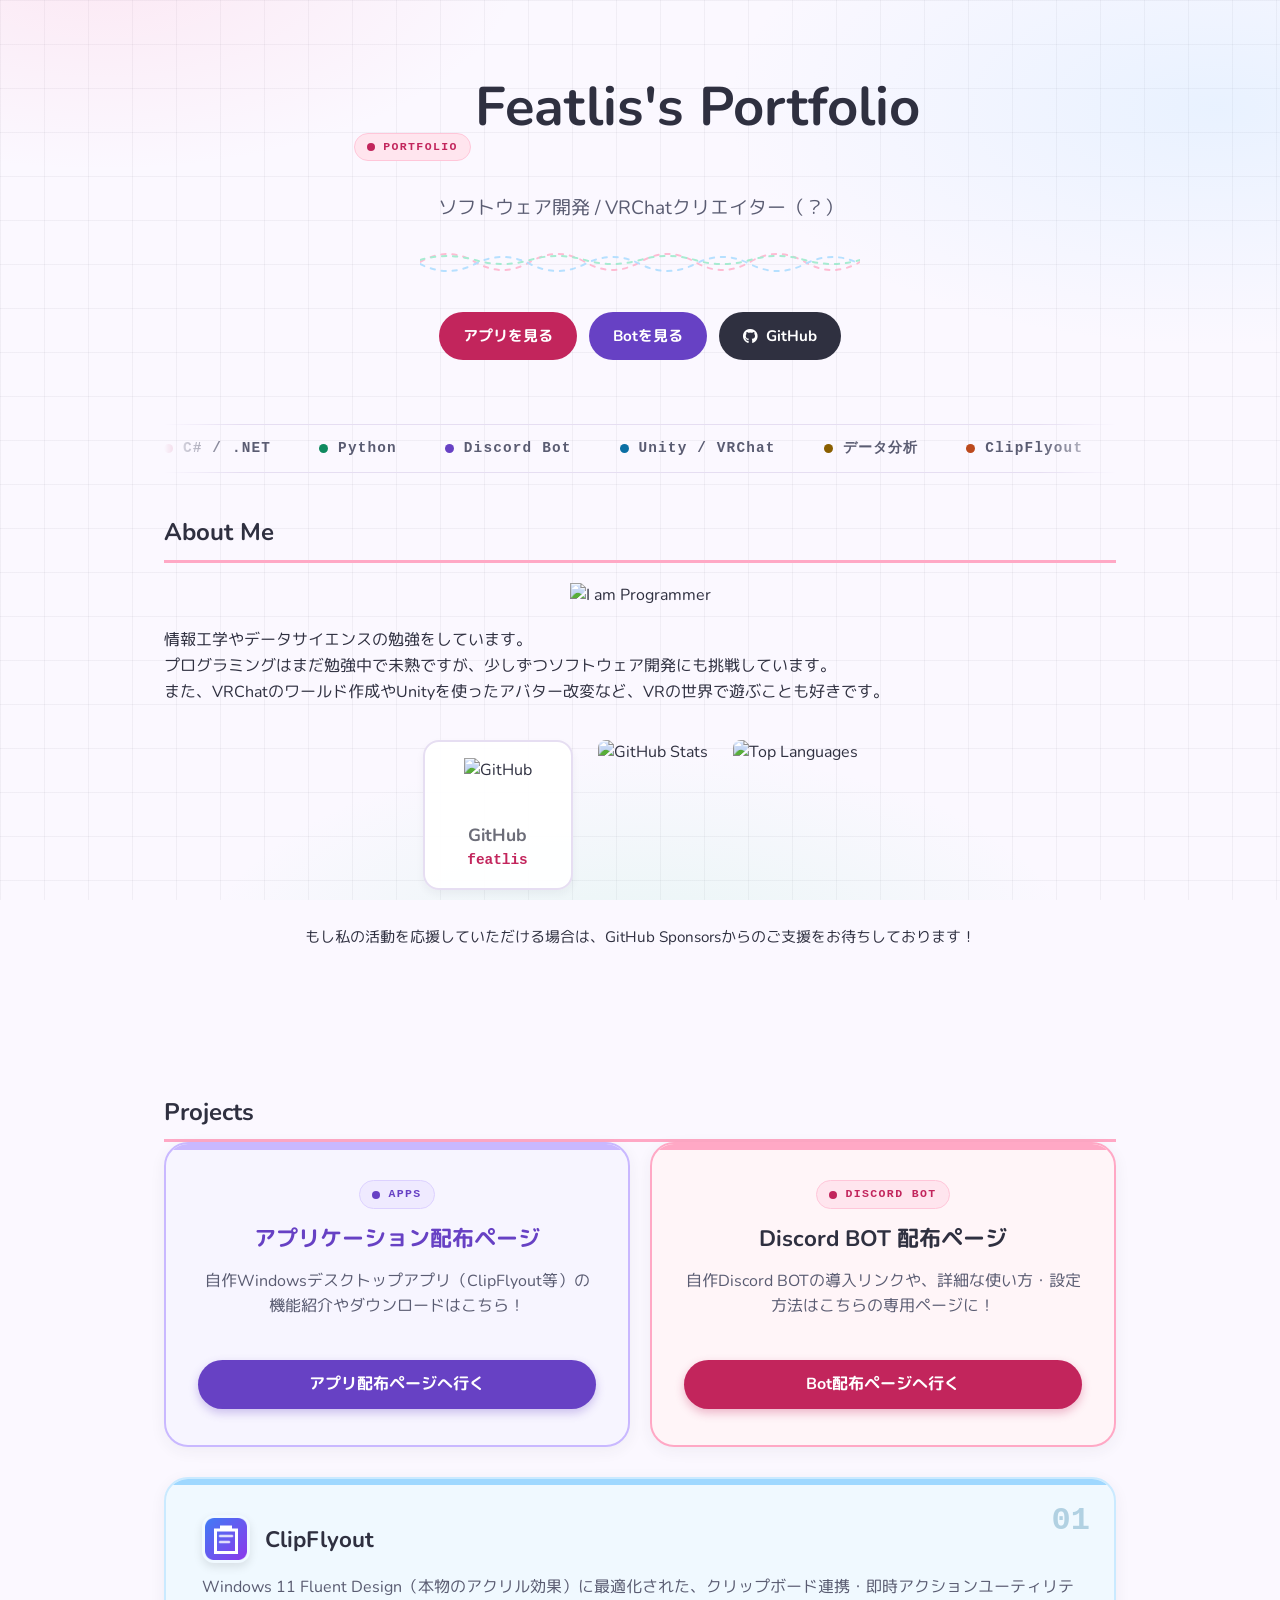
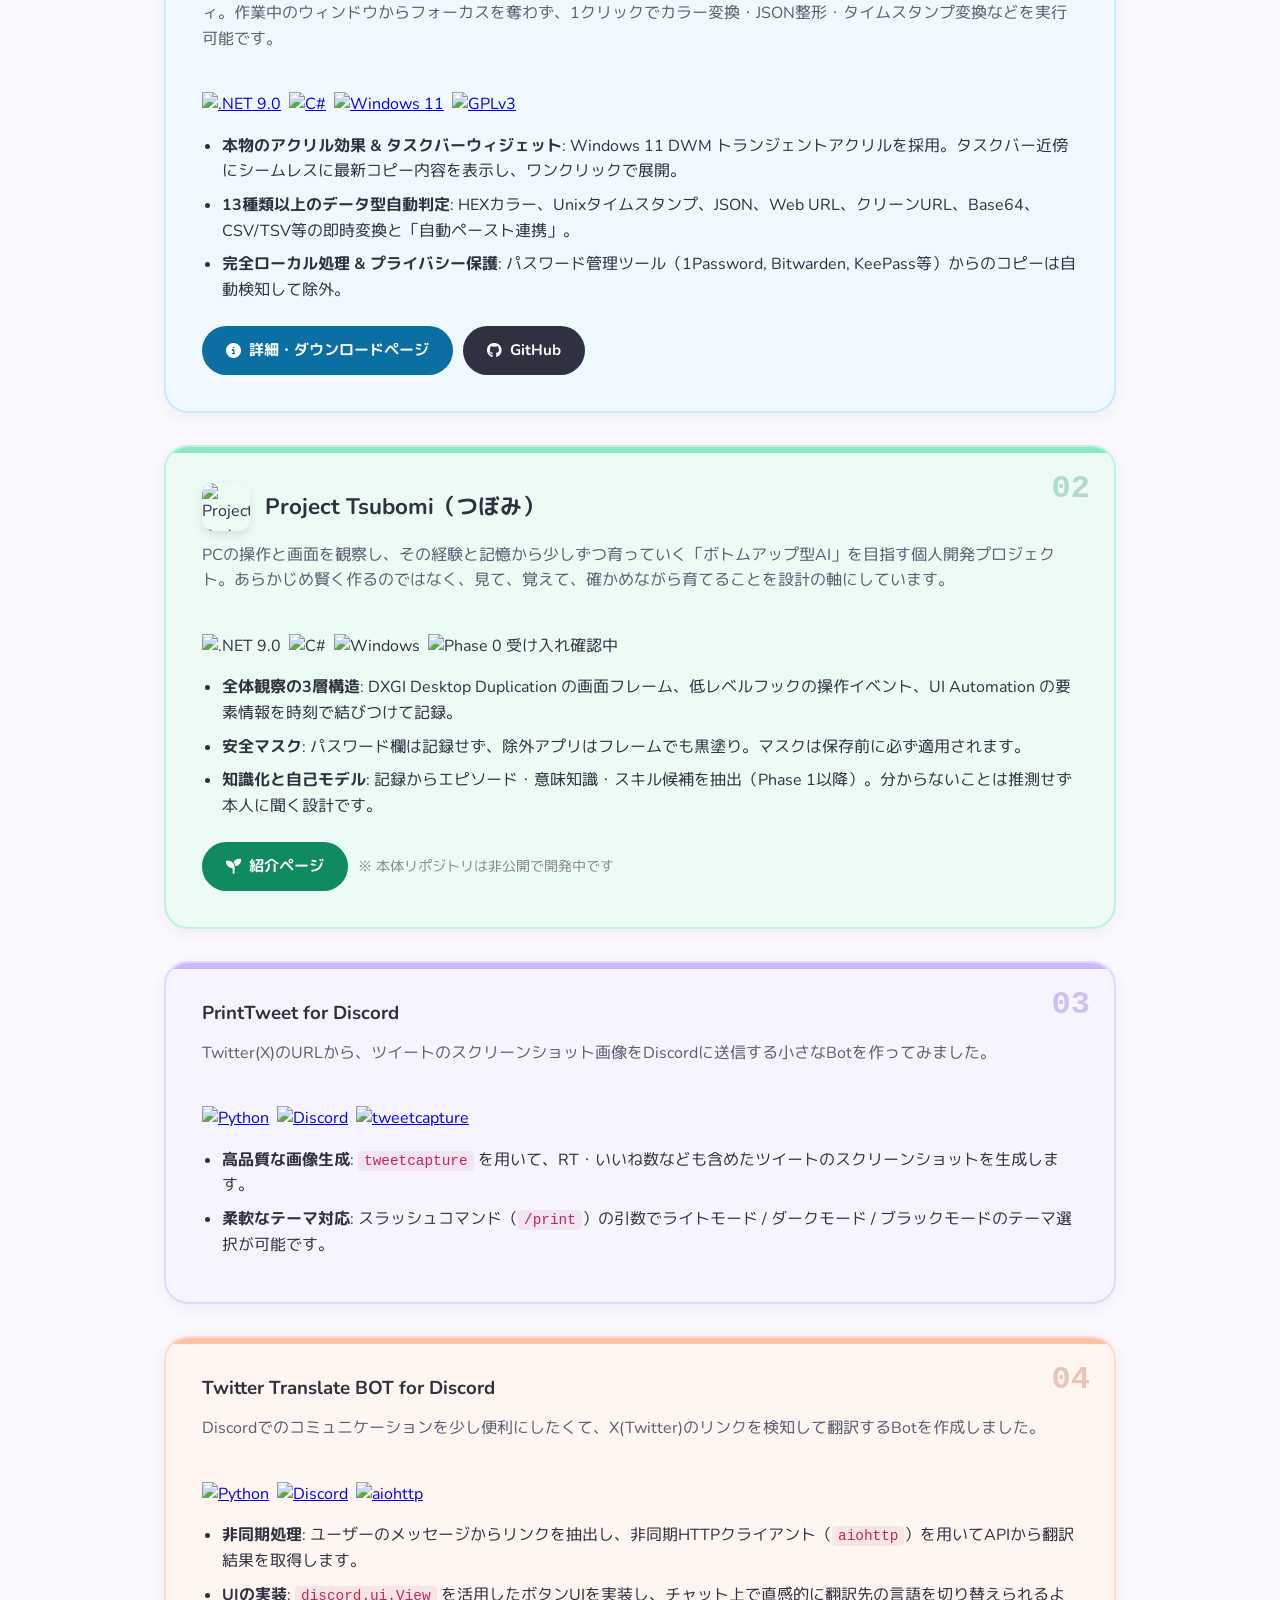
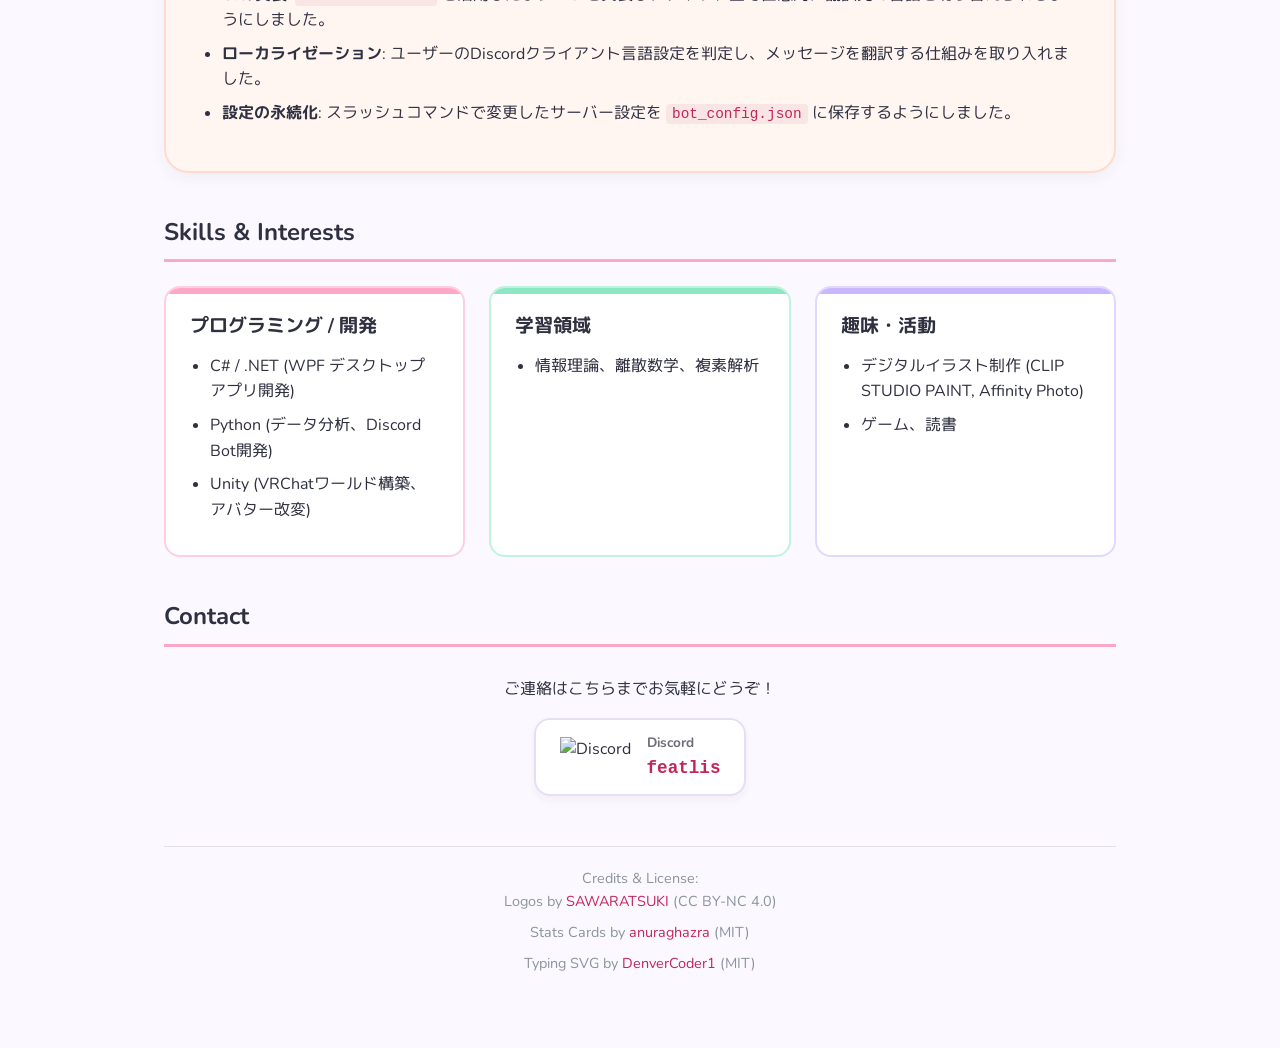
==== commit 51c24f0c: "rebuild: 大胆版（デモ撤去）＋入場演出＋下位ページ基調色＋FAへSRI" ====
--- a/index.html
+++ b/index.html
@@ -18,22 +18,44 @@
     <link
         href="https://fonts.googleapis.com/css2?family=M+PLUS+Rounded+1c:wght@400;700&family=Nunito:wght@400;700&display=swap"
         rel="stylesheet">
-    <link rel="stylesheet" href="https://cdnjs.cloudflare.com/ajax/libs/font-awesome/6.4.0/css/all.min.css">
+    <link rel="stylesheet" href="https://cdnjs.cloudflare.com/ajax/libs/font-awesome/6.4.0/css/all.min.css" integrity="sha384-iw3OoTErCYJJB9mCa8LNS2hbsQ7M3C0EpIsO/H5+EGAkPGc6rk+V8i04oW/K5xq0" crossorigin="anonymous" referrerpolicy="no-referrer">
     <link rel="stylesheet" href="css/style.css">
 </head>
 
 <body>
+    <div id="intro" aria-hidden="true">
+        <div class="intro-inner">
+            <span class="chip c-pink">FEATLIS.GITHUB.IO</span>
+            <div class="intro-title">Featlis's Portfolio</div>
+            <div class="intro-bar"><span></span><span></span><span></span><span></span><span></span><span></span></div>
+            <div class="intro-note">LOADING</div>
+        </div>
+    </div>
     <canvas id="particles"></canvas>
     <div class="container">
-        <header class="fade-in">
-            <h1 class="typing-effect">Featlis's Portfolio</h1>
-            <div class="subtitle">ソフトウェア開発 / VRChatクリエイター（？）</div>
-            <svg class="hero-wave" viewBox="0 0 560 44" preserveAspectRatio="none" aria-hidden="true">
+        <header class="fade-in hero">
+            <div class="hero-text">
+                <span class="chip c-pink">PORTFOLIO</span>
+                <h1 class="typing-effect">Featlis's Portfolio</h1>
+                <div class="subtitle">ソフトウェア開発 / VRChatクリエイター（？）</div>
+                <svg class="hero-wave" viewBox="0 0 560 44" preserveAspectRatio="none" aria-hidden="true">
                 <path class="w1" d="M0 22 Q 35 6, 70 22 T 140 22 T 210 22 T 280 22 T 350 22 T 420 22 T 490 22 T 560 22" />
                 <path class="w2" d="M0 24 Q 35 38, 70 24 T 140 24 T 210 24 T 280 24 T 350 24 T 420 24 T 490 24 T 560 24" />
                 <path class="w3" d="M0 20 Q 35 12, 70 20 T 140 20 T 210 20 T 280 20 T 350 20 T 420 20 T 490 20 T 560 20" />
             </svg>
+                <div class="hero-cta">
+                    <a href="featlis-apps" class="btn btn-invite">アプリを見る</a>
+                    <a href="featlis-discordbot" class="btn btn-portfolio">Botを見る</a>
+                    <a href="https://github.com/featlis" target="_blank" class="btn btn-github"><i class="fa-brands fa-github"></i> GitHub</a>
+                </div>
+            </div>
         </header>
+        <div class="marquee" aria-hidden="true">
+            <div class="marquee-track">
+                <span><i class="d1"></i>C# / .NET</span><span><i class="d2"></i>Python</span><span><i class="d3"></i>Discord Bot</span><span><i class="d4"></i>Unity / VRChat</span><span><i class="d5"></i>データ分析</span><span><i class="d6"></i>ClipFlyout</span><span><i class="d1"></i>Project Tsubomi</span>
+                <span><i class="d1"></i>C# / .NET</span><span><i class="d2"></i>Python</span><span><i class="d3"></i>Discord Bot</span><span><i class="d4"></i>Unity / VRChat</span><span><i class="d5"></i>データ分析</span><span><i class="d6"></i>ClipFlyout</span><span><i class="d1"></i>Project Tsubomi</span>
+            </div>
+        </div>
 
         <section class="fade-in">
             <h2>About Me</h2>
@@ -75,14 +97,14 @@
             <h2>Projects</h2>
 
             <div style="display: grid; grid-template-columns: repeat(auto-fit, minmax(300px, 1fr)); gap: 20px; margin-bottom: 30px;">
-                <div class="card highlight-card app-highlight c-lavender" style="margin-top: 0;">
+                <div class="card highlight-card app-highlight tile c-lavender" style="margin-top: 0;">
                     <span class="chip" style="align-self: center;">APPS</span>
                     <h3 style="font-size: 1.4em; margin-top: 12px;">アプリケーション配布ページ</h3>
                     <p>自作Windowsデスクトップアプリ（ClipFlyout等）の機能紹介やダウンロードはこちら！</p>
                     <a href="featlis-apps" class="app-page-btn">アプリ配布ページへ行く</a>
                 </div>
 
-                <div class="card highlight-card c-pink" style="margin-top: 0;">
+                <div class="card highlight-card tile c-pink" style="margin-top: 0;">
                     <span class="chip" style="align-self: center;">DISCORD BOT</span>
                     <h3 style="font-size: 1.4em; margin-top: 12px;">Discord BOT 配布ページ</h3>
                     <p>自作Discord BOTの導入リンクや、詳細な使い方・設定方法はこちらの専用ページに！</p>
@@ -90,7 +112,8 @@
                 </div>
             </div>
 
-            <div class="card c-blue" style="margin-bottom: 30px;">
+            <div class="card band c-blue">
+                <span class="band-no" aria-hidden="true">01</span>
                 <div style="display: flex; align-items: center; gap: 15px; margin-bottom: 12px; flex-wrap: wrap;">
                     <img src="assets/clipflyout/app-icon.png" alt="ClipFlyout Icon" style="width: 48px; height: 48px; border-radius: 12px; box-shadow: 0 4px 10px rgba(0,0,0,0.1);">
                     <h3 style="margin: 0; font-size: 1.4em;">ClipFlyout</h3>
@@ -128,7 +151,8 @@
                 </div>
             </div>
 
-            <div class="card c-mint" style="margin-bottom: 30px;">
+            <div class="card band c-mint">
+                <span class="band-no" aria-hidden="true">02</span>
                 <div style="display: flex; align-items: center; gap: 15px; margin-bottom: 12px; flex-wrap: wrap;">
                     <img src="https://featlis.github.io/Project-Tsubomi/assets/app-icon.webp" alt="Project Tsubomi Icon" style="width: 48px; height: 48px; border-radius: 12px; box-shadow: 0 4px 10px rgba(0,0,0,0.1);">
                     <h3 style="margin: 0; font-size: 1.4em;">Project Tsubomi（つぼみ）</h3>
@@ -156,7 +180,8 @@
                 </div>
             </div>
 
-            <div class="card c-lavender">
+            <div class="card band c-lavender">
+                <span class="band-no" aria-hidden="true">03</span>
                 <h3>PrintTweet for Discord</h3>
                 <p>Twitter(X)のURLから、ツイートのスクリーンショット画像をDiscordに送信する小さなBotを作ってみました。</p>
 
@@ -183,7 +208,8 @@
                 </ul>
             </div>
 
-            <div class="card c-peach">
+            <div class="card band c-peach">
+                <span class="band-no" aria-hidden="true">04</span>
                 <h3>Twitter Translate BOT for Discord</h3>
                 <p>Discordでのコミュニケーションを少し便利にしたくて、X(Twitter)のリンクを検知して翻訳するBotを作成しました。</p>
 
--- a/css/style.css
+++ b/css/style.css
@@ -801,12 +801,142 @@
     to   { opacity: 1; transform: translateY(0); }
 }
 
-/* 動きを減らす設定の人には静かに */
+/* 動きを減らす設定の人には静かに
+   （Modern Web Guidance の motion ガイドに従い、一律 0.01ms 化はせず対象ごとに止める） */
 @media (prefers-reduced-motion: reduce) {
     html { scroll-behavior: auto; }
-    *, *::before, *::after {
-        animation-duration: 0.01ms !important;
-        animation-iteration-count: 1 !important;
-        transition-duration: 0.01ms !important;
-    }
-}
+    #intro { display: none; }
+    .marquee-track, .hero-wave path, .float-anim, .demo-live::before { animation: none; }
+    .card, .skill-category, .feature-item { animation: none; }
+    .fade-in, .subtitle, .fade-in-up { animation-duration: 0.2s; transition-duration: 0.2s; }
+}
+
+/* --- 大胆版：ヒーロー / デモ / マーキー / 色バンド --- */
+.hero {
+    text-align: center;
+}
+
+.hero .chip { margin-bottom: 20px; }
+.hero h1 { font-size: clamp(2.3rem, 5.5vw, 3.4rem); margin: 0; }
+.hero .subtitle { margin-top: 12px; }
+.hero .hero-wave { margin: 16px auto 0; width: min(440px, 100%); }
+.hero-cta { display: flex; gap: 12px; flex-wrap: wrap; margin-top: 28px; justify-content: center; }
+
+@media (max-width: 860px) {
+    .hero { grid-template-columns: 1fr; text-align: center; }
+    .hero-cta { justify-content: center; }
+    .hero .hero-wave { margin-left: auto; margin-right: auto; }
+}
+
+
+.marquee {
+    overflow: hidden;
+    border-top: 1px solid var(--border-color);
+    border-bottom: 1px solid var(--border-color);
+    padding: 12px 0;
+    margin-bottom: 8px;
+    -webkit-mask-image: linear-gradient(90deg, transparent, black 8%, black 92%, transparent);
+    mask-image: linear-gradient(90deg, transparent, black 8%, black 92%, transparent);
+}
+
+.marquee-track {
+    display: flex;
+    gap: 48px;
+    width: max-content;
+    animation: marqueeSlide 28s linear infinite;
+    font-family: ui-monospace, SFMono-Regular, Menlo, monospace;
+    font-weight: 700;
+    letter-spacing: 0.08em;
+    font-size: 0.9rem;
+    color: var(--text-soft);
+}
+
+.marquee-track span { display: inline-flex; align-items: center; gap: 10px; white-space: nowrap; }
+.marquee-track i { width: 9px; height: 9px; border-radius: 50%; display: inline-block; }
+.marquee-track .d1 { background: var(--pink-deep); }
+.marquee-track .d2 { background: var(--mint-deep); }
+.marquee-track .d3 { background: var(--lavender-deep); }
+.marquee-track .d4 { background: var(--blue-deep); }
+.marquee-track .d5 { background: var(--yellow-deep); }
+.marquee-track .d6 { background: var(--peach-deep); }
+
+@keyframes marqueeSlide {
+    to { transform: translateX(-50%); }
+}
+
+.band {
+    background-color: color-mix(in srgb, var(--card) 16%, white);
+    padding: 36px;
+    margin-bottom: 32px;
+}
+
+.band .band-no {
+    position: absolute;
+    top: 16px;
+    right: 24px;
+    font-family: ui-monospace, SFMono-Regular, Menlo, monospace;
+    font-size: 2rem;
+    font-weight: 700;
+    color: color-mix(in srgb, var(--card-deep) 32%, white);
+    pointer-events: none;
+}
+
+.tile { padding: 36px 32px; }
+
+/* --- 入場時の演出 --- */
+#intro {
+    position: fixed;
+    inset: 0;
+    z-index: 1000;
+    background-color: var(--bg-color);
+    background-image:
+        linear-gradient(var(--grid-line) 1px, transparent 1px),
+        linear-gradient(90deg, var(--grid-line) 1px, transparent 1px);
+    background-size: 44px 44px;
+    display: flex;
+    align-items: center;
+    justify-content: center;
+    transition: transform 0.7s cubic-bezier(0.76, 0, 0.24, 1);
+    cursor: pointer;
+}
+
+#intro.done { transform: translateY(-100%); }
+
+.intro-inner { text-align: center; animation: fadeIn 0.4s ease both; padding: 24px; }
+.intro-title { font-size: clamp(1.8rem, 5vw, 2.6rem); font-weight: 700; margin-top: 16px; }
+
+.intro-bar { display: flex; gap: 8px; justify-content: center; margin-top: 24px; }
+.intro-bar span {
+    width: 28px;
+    height: 8px;
+    border-radius: 999px;
+    transform-origin: left;
+    animation: barFill 0.8s cubic-bezier(0.22, 1, 0.36, 1) both;
+}
+.intro-bar span:nth-child(1) { background: var(--pink); animation-delay: 0.05s; }
+.intro-bar span:nth-child(2) { background: var(--mint); animation-delay: 0.15s; }
+.intro-bar span:nth-child(3) { background: var(--lavender); animation-delay: 0.25s; }
+.intro-bar span:nth-child(4) { background: var(--blue); animation-delay: 0.35s; }
+.intro-bar span:nth-child(5) { background: var(--yellow); animation-delay: 0.45s; }
+.intro-bar span:nth-child(6) { background: var(--peach); animation-delay: 0.55s; }
+
+@keyframes barFill {
+    from { transform: scaleX(0); opacity: 0.3; }
+    to   { transform: scaleX(1); opacity: 1; }
+}
+
+.intro-note {
+    margin-top: 16px;
+    font-family: ui-monospace, SFMono-Regular, Menlo, monospace;
+    font-size: 0.72rem;
+    letter-spacing: 0.3em;
+    color: var(--text-soft);
+}
+
+/* ページごとの基調色（body に付ける） */
+.p-pink    { --accent-color: var(--pink-deep);    --card: var(--pink);    --card-deep: var(--pink-deep); }
+.p-mint    { --accent-color: var(--mint-deep);    --card: var(--mint);    --card-deep: var(--mint-deep); }
+.p-lavender{ --accent-color: var(--lavender-deep);--card: var(--lavender);--card-deep: var(--lavender-deep); }
+.p-blue    { --accent-color: var(--blue-deep);    --card: var(--blue);    --card-deep: var(--blue-deep); }
+.p-yellow  { --accent-color: var(--yellow-deep);  --card: var(--yellow);  --card-deep: var(--yellow-deep); }
+.p-peach   { --accent-color: var(--peach-deep);   --card: var(--peach);   --card-deep: var(--peach-deep); }
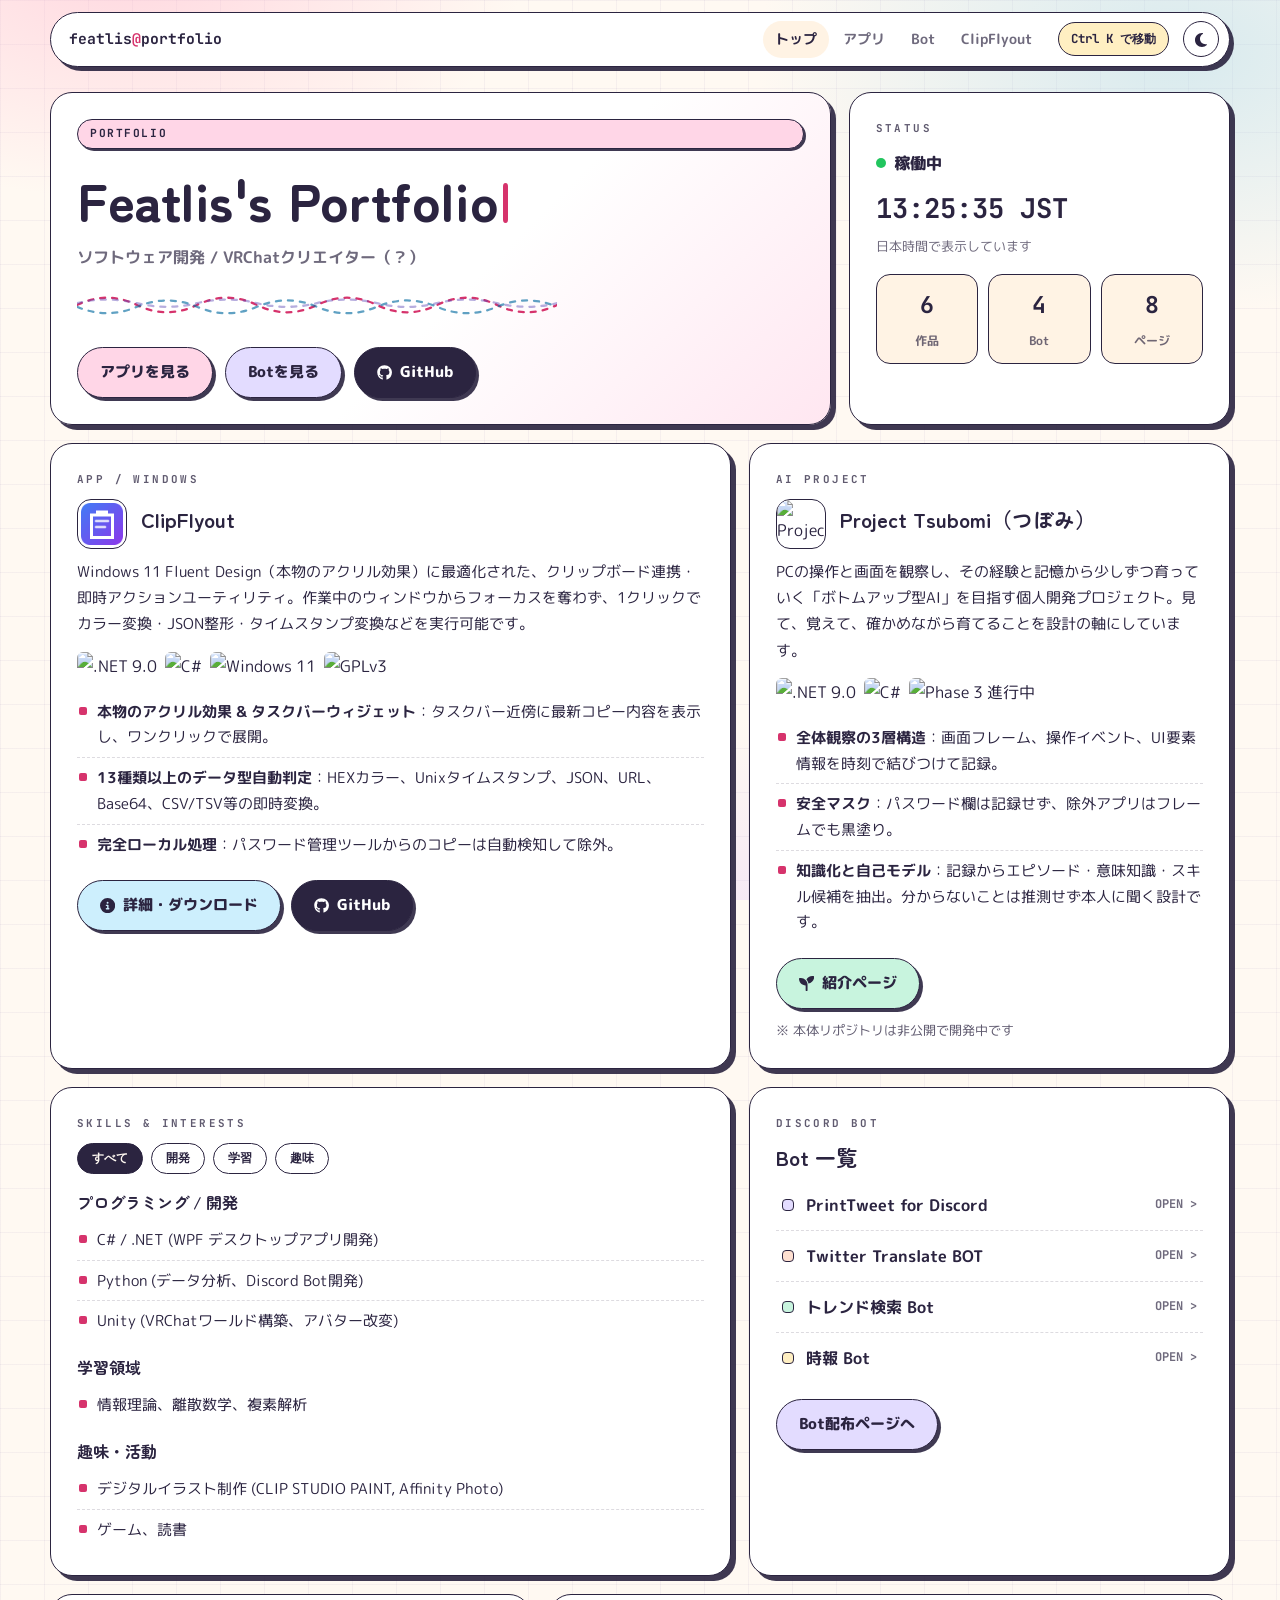
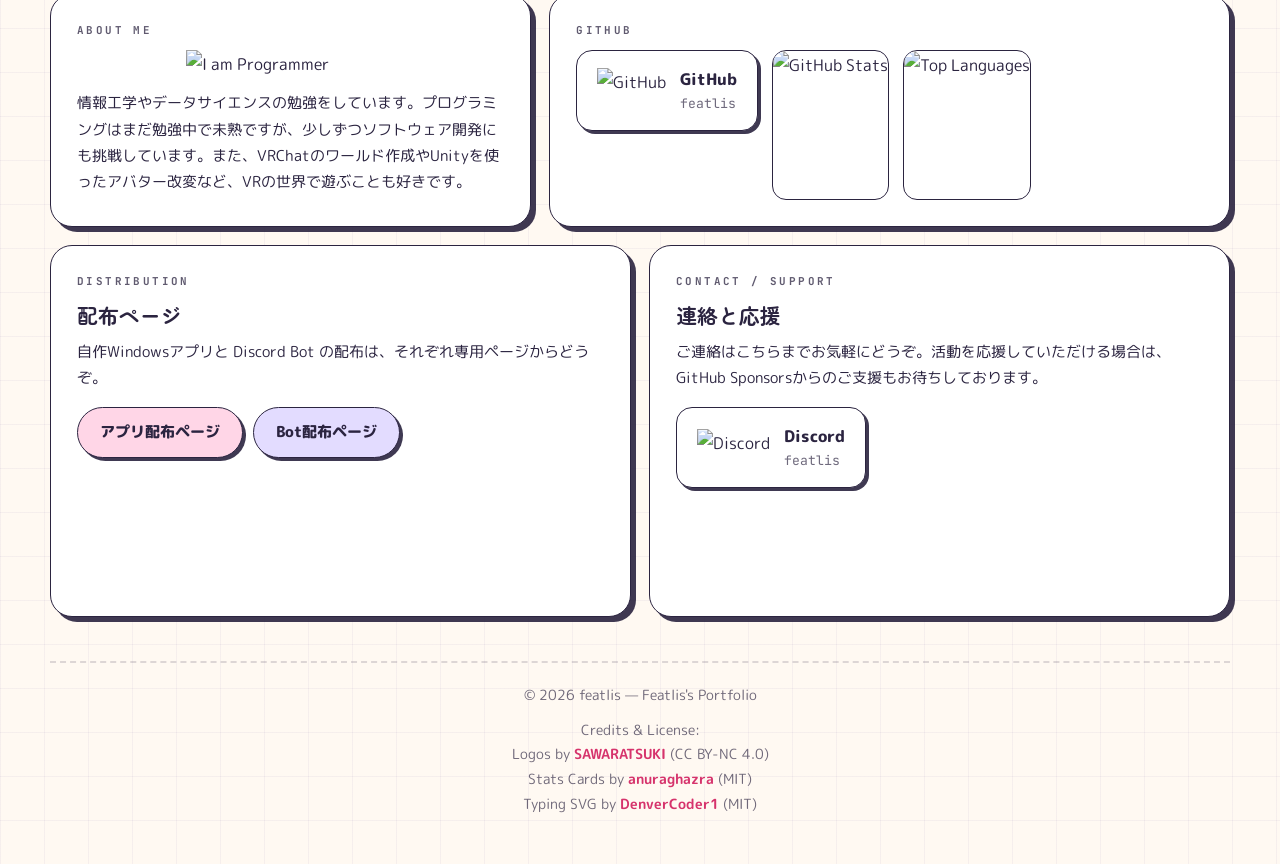
==== commit 92d14c62: "rebuild v3: パステル・コンソール全面刷新＋改善1-5" ====
--- a/index.html
+++ b/index.html
@@ -1,299 +1,224 @@
 <!DOCTYPE html>
 <html lang="ja">
-
 <head>
     <meta charset="UTF-8">
     <meta name="viewport" content="width=device-width, initial-scale=1.0">
     <title>Featlis's Portfolio</title>
+    <script>(function(){try{var t=localStorage.getItem("theme");if(!t)t=window.matchMedia("(prefers-color-scheme: dark)").matches?"dark":"light";if(t==="dark")document.documentElement.setAttribute("data-theme","dark");}catch(e){}})();</script>
     <meta name="description" content="Featlisのポートフォリオ。Windowsアプリ『ClipFlyout』やDiscord Bot、開発中のボトムアップ型AI『Project Tsubomi』などを紹介しています。">
     <meta property="og:type" content="website">
     <meta property="og:site_name" content="Featlis's Portfolio">
     <meta property="og:title" content="Featlis's Portfolio">
     <meta property="og:description" content="Featlisのポートフォリオ。Windowsアプリ『ClipFlyout』やDiscord Bot、開発中のボトムアップ型AI『Project Tsubomi』などを紹介しています。">
     <meta property="og:url" content="https://featlis.github.io/">
-    <meta property="og:image" content="https://featlis.github.io/favicon.png">
+    <meta property="og:image" content="https://featlis.github.io/assets/ogp.png">
     <meta name="twitter:card" content="summary">
     <link rel="icon" type="image/png" href="./favicon.png?v=2">
     <link rel="apple-touch-icon" href="./favicon.png?v=2">
-    <link
-        href="https://fonts.googleapis.com/css2?family=M+PLUS+Rounded+1c:wght@400;700&family=Nunito:wght@400;700&display=swap"
-        rel="stylesheet">
-    <link rel="stylesheet" href="https://cdnjs.cloudflare.com/ajax/libs/font-awesome/6.4.0/css/all.min.css" integrity="sha384-iw3OoTErCYJJB9mCa8LNS2hbsQ7M3C0EpIsO/H5+EGAkPGc6rk+V8i04oW/K5xq0" crossorigin="anonymous" referrerpolicy="no-referrer">
+    <link rel="preconnect" href="https://fonts.googleapis.com">
+    <link rel="preconnect" href="https://fonts.gstatic.com" crossorigin>
+    <link href="https://fonts.googleapis.com/css2?family=Zen+Maru+Gothic:wght@700;900&family=M+PLUS+Rounded+1c:wght@400;500;700;800&family=Space+Grotesk:wght@500;700&family=JetBrains+Mono:wght@400;700&display=swap" rel="stylesheet">
     <link rel="stylesheet" href="css/style.css">
 </head>
-
 <body>
     <div id="intro" aria-hidden="true">
-        <div class="intro-inner">
-            <span class="chip c-pink">FEATLIS.GITHUB.IO</span>
-            <div class="intro-title">Featlis's Portfolio</div>
-            <div class="intro-bar"><span></span><span></span><span></span><span></span><span></span><span></span></div>
-            <div class="intro-note">LOADING</div>
-        </div>
+    <div class="intro-inner">
+        <span class="chip c-pink">FEATLIS.GITHUB.IO</span>
+        <div class="intro-title">Featlis's Portfolio</div>
+        <div class="intro-bar"><span></span><span></span><span></span><span></span><span></span><span></span></div>
+        <div class="intro-note">LOADING</div>
     </div>
-    <canvas id="particles"></canvas>
+</div>
+    <div id="progressBar"></div>
+<header class="topbar">
+    <a class="logo" href="./">featlis<b>@</b>portfolio</a>
+    <nav>
+        <a href="./">トップ</a>
+        <a href="featlis-apps">アプリ</a>
+        <a href="featlis-discordbot">Bot</a>
+        <a href="clipflyout">ClipFlyout</a>
+    </nav>
+    <button class="tbtn kbd" id="paletteBtn" type="button">Ctrl K で移動</button>
+    <button class="tbtn icon" id="themeToggle" type="button" aria-label="テーマ切替"><svg class="ic" viewBox="0 0 384 512" aria-hidden="true" focusable="false"><path d="M223.5 32C100 32 0 132.3 0 256S100 480 223.5 480c60.6 0 115.5-24.2 155.8-63.4c5-4.9 6.3-12.5 3.1-18.7s-10.1-9.7-17-8.5c-9.8 1.7-19.8 2.6-30.1 2.6c-96.9 0-175.5-78.8-175.5-176c0-65.8 36-123.1 89.3-153.3c6.1-3.5 9.2-10.5 7.7-17.3s-7.3-11.9-14.3-12.5c-6.3-.5-12.6-.8-19-.8z"/></svg></button>
+</header>
     <div class="container">
-        <header class="fade-in hero">
-            <div class="hero-text">
+        <main class="bento">
+            <section class="tile hero-tile w8">
                 <span class="chip c-pink">PORTFOLIO</span>
-                <h1 class="typing-effect">Featlis's Portfolio</h1>
+                <h1 id="typedTitle" data-text="Featlis's Portfolio">Featlis's Portfolio</h1>
                 <div class="subtitle">ソフトウェア開発 / VRChatクリエイター（？）</div>
                 <svg class="hero-wave" viewBox="0 0 560 44" preserveAspectRatio="none" aria-hidden="true">
-                <path class="w1" d="M0 22 Q 35 6, 70 22 T 140 22 T 210 22 T 280 22 T 350 22 T 420 22 T 490 22 T 560 22" />
-                <path class="w2" d="M0 24 Q 35 38, 70 24 T 140 24 T 210 24 T 280 24 T 350 24 T 420 24 T 490 24 T 560 24" />
-                <path class="w3" d="M0 20 Q 35 12, 70 20 T 140 20 T 210 20 T 280 20 T 350 20 T 420 20 T 490 20 T 560 20" />
-            </svg>
+                    <path class="w1" d="M0 22 Q 35 6, 70 22 T 140 22 T 210 22 T 280 22 T 350 22 T 420 22 T 490 22 T 560 22" />
+                    <path class="w2" d="M0 24 Q 35 38, 70 24 T 140 24 T 210 24 T 280 24 T 350 24 T 420 24 T 490 24 T 560 24" />
+                    <path class="w3" d="M0 20 Q 35 12, 70 20 T 140 20 T 210 20 T 280 20 T 350 20 T 420 20 T 490 20 T 560 20" />
+                </svg>
                 <div class="hero-cta">
                     <a href="featlis-apps" class="btn btn-invite">アプリを見る</a>
                     <a href="featlis-discordbot" class="btn btn-portfolio">Botを見る</a>
-                    <a href="https://github.com/featlis" target="_blank" class="btn btn-github"><i class="fa-brands fa-github"></i> GitHub</a>
-                </div>
-            </div>
-        </header>
-        <div class="marquee" aria-hidden="true">
-            <div class="marquee-track">
-                <span><i class="d1"></i>C# / .NET</span><span><i class="d2"></i>Python</span><span><i class="d3"></i>Discord Bot</span><span><i class="d4"></i>Unity / VRChat</span><span><i class="d5"></i>データ分析</span><span><i class="d6"></i>ClipFlyout</span><span><i class="d1"></i>Project Tsubomi</span>
-                <span><i class="d1"></i>C# / .NET</span><span><i class="d2"></i>Python</span><span><i class="d3"></i>Discord Bot</span><span><i class="d4"></i>Unity / VRChat</span><span><i class="d5"></i>データ分析</span><span><i class="d6"></i>ClipFlyout</span><span><i class="d1"></i>Project Tsubomi</span>
-            </div>
-        </div>
-
-        <section class="fade-in">
-            <h2>About Me</h2>
-            <div style="text-align: center; margin: 20px 0;">
-                <img src="https://raw.githubusercontent.com/SAWARATSUKI/KawaiiLogos/main/IamSeries/png/IamProgrammer!.png"
-                    class="float-anim" style="width: 350px; max-width: 100%; height: auto;" alt="I am Programmer">
-            </div>
-            <p>
-                情報工学やデータサイエンスの勉強をしています。<br>
-                プログラミングはまだ勉強中で未熟ですが、少しずつソフトウェア開発にも挑戦しています。<br>
-                また、VRChatのワールド作成やUnityを使ったアバター改変など、VRの世界で遊ぶことも好きです。
-            </p>
-            <div
-                style="display: flex; justify-content: center; align-items: center; flex-wrap: wrap; gap: 15px; margin-top: 30px;">
-                <a href="https://github.com/featlis" target="_blank" class="contact-card"
-                    style="margin: 5px; padding: 15px; height: 150px; width: 150px; flex-direction: column; justify-content: center; align-items: center; text-align: center;">
-                    <img src="https://img.icons8.com/fluency/96/github.png" height="55" alt="GitHub">
-                    <div class="contact-info"
-                        style="margin-left: 0; margin-top: 8px; text-align: center; display: flex; flex-direction: column; align-items: center;">
-                        <span class="service-name" style="font-size: 1.1em; font-weight: bold;">GitHub</span>
-                        <span class="account-id" style="font-size: 0.9em;">featlis</span>
-                    </div>
-                </a>
-                <img src="https://github-stats-extended.vercel.app/api?username=featlis&show_icons=true&hide_border=true&bg_color=ffffff&title_color=ff6584&text_color=333333&icon_color=ff6584"
-                    class="stats-card" height="150" alt="GitHub Stats" style="margin: 5px; max-width: 100%;">
-                <img src="https://github-stats-extended.vercel.app/api/top-langs/?username=featlis&layout=compact&hide_border=true&bg_color=ffffff&title_color=ff6584&text_color=333333&icon_color=ff6584"
-                    class="stats-card" height="150" alt="Top Languages" style="margin: 5px; max-width: 100%;">
-            </div>
-
-            <div style="text-align: center; margin-top: 30px;">
-                <p style="margin-bottom: 15px; font-size: 0.95em;">もし私の活動を応援していただける場合は、GitHub Sponsorsからのご支援をお待ちしております！
-                </p>
-                <iframe src="https://github.com/sponsors/featlis/card" title="Sponsor featlis" height="80" width="600"
-                    style="border: 0; max-width: 100%; border-radius: 6px;"></iframe>
-            </div>
-        </section>
-
-        <section class="fade-in">
-            <h2>Projects</h2>
-
-            <div style="display: grid; grid-template-columns: repeat(auto-fit, minmax(300px, 1fr)); gap: 20px; margin-bottom: 30px;">
-                <div class="card highlight-card app-highlight tile c-lavender" style="margin-top: 0;">
-                    <span class="chip" style="align-self: center;">APPS</span>
-                    <h3 style="font-size: 1.4em; margin-top: 12px;">アプリケーション配布ページ</h3>
-                    <p>自作Windowsデスクトップアプリ（ClipFlyout等）の機能紹介やダウンロードはこちら！</p>
-                    <a href="featlis-apps" class="app-page-btn">アプリ配布ページへ行く</a>
-                </div>
-
-                <div class="card highlight-card tile c-pink" style="margin-top: 0;">
-                    <span class="chip" style="align-self: center;">DISCORD BOT</span>
-                    <h3 style="font-size: 1.4em; margin-top: 12px;">Discord BOT 配布ページ</h3>
-                    <p>自作Discord BOTの導入リンクや、詳細な使い方・設定方法はこちらの専用ページに！</p>
-                    <a href="featlis-discordbot" class="bot-page-btn">Bot配布ページへ行く</a>
-                </div>
-            </div>
-
-            <div class="card band c-blue">
-                <span class="band-no" aria-hidden="true">01</span>
-                <div style="display: flex; align-items: center; gap: 15px; margin-bottom: 12px; flex-wrap: wrap;">
-                    <img src="assets/clipflyout/app-icon.png" alt="ClipFlyout Icon" style="width: 48px; height: 48px; border-radius: 12px; box-shadow: 0 4px 10px rgba(0,0,0,0.1);">
-                    <h3 style="margin: 0; font-size: 1.4em;">ClipFlyout</h3>
+                    <a href="https://github.com/featlis" target="_blank" class="btn btn-github"><svg class="ic" viewBox="0 0 496 512" aria-hidden="true" focusable="false"><path d="M165.9 397.4c0 2-2.3 3.6-5.2 3.6-3.3.3-5.6-1.3-5.6-3.6 0-2 2.3-3.6 5.2-3.6 3-.3 5.6 1.3 5.6 3.6zm-31.1-4.5c-.7 2 1.3 4.3 4.3 4.9 2.6 1 5.6 0 6.2-2s-1.3-4.3-4.3-5.2c-2.6-.7-5.5.3-6.2 2.3zm44.2-1.7c-2.9.7-4.9 2.6-4.6 4.9.3 2 2.9 3.3 5.9 2.6 2.9-.7 4.9-2.6 4.6-4.6-.3-1.9-3-3.2-5.9-2.9zM244.8 8C106.1 8 0 113.3 0 252c0 110.9 69.8 205.8 169.5 239.2 12.8 2.3 17.3-5.6 17.3-12.1 0-6.2-.3-40.4-.3-61.4 0 0-70 15-84.7-29.8 0 0-11.4-29.1-27.8-36.6 0 0-22.9-15.7 1.6-15.4 0 0 24.9 2 38.6 25.8 21.9 38.6 58.6 27.5 72.9 20.9 2.3-16 8.8-27.1 16-33.7-55.9-6.2-112.3-14.3-112.3-110.5 0-27.5 7.6-41.3 23.6-58.9-2.6-6.5-11.1-33.3 2.6-67.9 20.9-6.5 69 27 69 27 20-5.6 41.5-8.5 62.8-8.5s42.8 2.9 62.8 8.5c0 0 48.1-33.6 69-27 13.7 34.7 5.2 61.4 2.6 67.9 16 17.7 25.8 31.5 25.8 58.9 0 96.5-58.9 104.2-114.8 110.5 9.2 7.9 17 22.9 17 46.4 0 33.7-.3 75.4-.3 83.6 0 6.5 4.6 14.4 17.3 12.1C428.2 457.8 496 362.9 496 252 496 113.3 383.5 8 244.8 8zM97.2 352.9c-1.3 1-1 3.3.7 5.2 1.6 1.6 3.9 2.3 5.2 1 1.3-1 1-3.3-.7-5.2-1.6-1.6-3.9-2.3-5.2-1zm-10.8-8.1c-.7 1.3.3 2.9 2.3 3.9 1.6 1 3.6.7 4.3-.7.7-1.3-.3-2.9-2.3-3.9-2-.6-3.6-.3-4.3.7zm32.4 35.6c-1.6 1.3-1 4.3 1.3 6.2 2.3 2.3 5.2 2.6 6.5 1 1.3-1.3.7-4.3-1.3-6.2-2.2-2.3-5.2-2.6-6.5-1zm-11.4-14.7c-1.6 1-1.6 3.6 0 5.9 1.6 2.3 4.3 3.3 5.6 2.3 1.6-1.3 1.6-3.9 0-6.2-1.4-2.3-4-3.3-5.6-2z"/></svg> GitHub</a>
+                </div>
+            </section>
+
+            <section class="tile status-tile w4">
+                <span class="t-label">STATUS</span>
+                <span class="live"><i></i>稼働中</span>
+                <div class="clock" id="clock">--:--:-- JST</div>
+                <p style="font-size:.82rem; color: var(--ink-soft);">日本時間で表示しています</p>
+                <div class="nums">
+                    <div class="num"><b data-count="6">0</b><span>作品</span></div>
+                    <div class="num"><b data-count="4">0</b><span>Bot</span></div>
+                    <div class="num"><b data-count="8">0</b><span>ページ</span></div>
+                </div>
+            </section>
+
+            <section class="tile w7 c-blue">
+                <span class="t-label">APP / WINDOWS</span>
+                <div class="work-head">
+                    <img src="assets/clipflyout/app-icon.png" alt="ClipFlyout Icon">
+                    <h3>ClipFlyout</h3>
                 </div>
                 <p>Windows 11 Fluent Design（本物のアクリル効果）に最適化された、クリップボード連携・即時アクションユーティリティ。作業中のウィンドウからフォーカスを奪わず、1クリックでカラー変換・JSON整形・タイムスタンプ変換などを実行可能です。</p>
-
-                <div class="badges">
-                    <a href="https://dotnet.microsoft.com/" target="_blank" class="badge-link">
-                        <img src="https://img.shields.io/badge/.NET-9.0%20WPF-512BD4?style=for-the-badge&logo=dotnet&logoColor=white" alt=".NET 9.0">
-                    </a>
-                    <a href="https://learn.microsoft.com/dotnet/csharp/" target="_blank" class="badge-link">
-                        <img src="https://img.shields.io/badge/C%23-239120?style=for-the-badge&logo=csharp&logoColor=white" alt="C#">
-                    </a>
-                    <a href="https://github.com/featlis/ClipFlyout" target="_blank" class="badge-link">
-                        <img src="https://img.shields.io/badge/Windows_11-0078D4?style=for-the-badge&logo=windows&logoColor=white" alt="Windows 11">
-                    </a>
-                    <a href="https://github.com/featlis/ClipFlyout/blob/main/LICENSE" target="_blank" class="badge-link">
-                        <img src="https://img.shields.io/badge/License-GPLv3-green.svg?style=for-the-badge" alt="GPLv3">
-                    </a>
-                </div>
-
-                <ul>
-                    <li><strong>本物のアクリル効果 & タスクバーウィジェット</strong>: Windows 11 DWM トランジェントアクリルを採用。タスクバー近傍にシームレスに最新コピー内容を表示し、ワンクリックで展開。</li>
-                    <li><strong>13種類以上のデータ型自動判定</strong>: HEXカラー、Unixタイムスタンプ、JSON、Web URL、クリーンURL、Base64、CSV/TSV等の即時変換と「自動ペースト連携」。</li>
-                    <li><strong>完全ローカル処理 & プライバシー保護</strong>: パスワード管理ツール（1Password, Bitwarden, KeePass等）からのコピーは自動検知して除外。</li>
-                </ul>
-
-                <div style="margin-top: 15px; display: flex; gap: 10px; flex-wrap: wrap;">
-                    <a href="clipflyout" class="btn btn-detail">
-                        <i class="fa-solid fa-circle-info"></i> 詳細・ダウンロードページ
-                    </a>
-                    <a href="https://github.com/featlis/ClipFlyout" target="_blank" class="btn btn-github">
-                        <i class="fa-brands fa-github"></i> GitHub
-                    </a>
-                </div>
-            </div>
-
-            <div class="card band c-mint">
-                <span class="band-no" aria-hidden="true">02</span>
-                <div style="display: flex; align-items: center; gap: 15px; margin-bottom: 12px; flex-wrap: wrap;">
-                    <img src="https://featlis.github.io/Project-Tsubomi/assets/app-icon.webp" alt="Project Tsubomi Icon" style="width: 48px; height: 48px; border-radius: 12px; box-shadow: 0 4px 10px rgba(0,0,0,0.1);">
-                    <h3 style="margin: 0; font-size: 1.4em;">Project Tsubomi（つぼみ）</h3>
-                </div>
-                <p>PCの操作と画面を観察し、その経験と記憶から少しずつ育っていく「ボトムアップ型AI」を目指す個人開発プロジェクト。あらかじめ賢く作るのではなく、見て、覚えて、確かめながら育てることを設計の軸にしています。</p>
-
                 <div class="badges">
                     <span class="badge-link"><img src="https://img.shields.io/badge/.NET-9.0%20WPF-512BD4?style=for-the-badge&logo=dotnet&logoColor=white" alt=".NET 9.0"></span>
                     <span class="badge-link"><img src="https://img.shields.io/badge/C%23-239120?style=for-the-badge&logo=csharp&logoColor=white" alt="C#"></span>
-                    <span class="badge-link"><img src="https://img.shields.io/badge/Windows-0078D4?style=for-the-badge&logo=windows&logoColor=white" alt="Windows"></span>
-                    <span class="badge-link"><img src="https://img.shields.io/badge/Status-Phase%200%20%E5%8F%97%E3%81%91%E5%85%A5%E3%82%8C%E7%A2%BA%E8%AA%8D%E4%B8%AD-ff8fab?style=for-the-badge" alt="Phase 0 受け入れ確認中"></span>
-                </div>
-
+                    <span class="badge-link"><img src="https://img.shields.io/badge/Windows_11-0078D4?style=for-the-badge&logo=windows&logoColor=white" alt="Windows 11"></span>
+                    <span class="badge-link"><img src="https://img.shields.io/badge/License-GPLv3-green.svg?style=for-the-badge" alt="GPLv3"></span>
+                </div>
                 <ul>
-                    <li><strong>全体観察の3層構造</strong>: DXGI Desktop Duplication の画面フレーム、低レベルフックの操作イベント、UI Automation の要素情報を時刻で結びつけて記録。</li>
-                    <li><strong>安全マスク</strong>: パスワード欄は記録せず、除外アプリはフレームでも黒塗り。マスクは保存前に必ず適用されます。</li>
-                    <li><strong>知識化と自己モデル</strong>: 記録からエピソード・意味知識・スキル候補を抽出（Phase 1以降）。分からないことは推測せず本人に聞く設計です。</li>
+                    <li><strong>本物のアクリル効果 &amp; タスクバーウィジェット</strong>：タスクバー近傍に最新コピー内容を表示し、ワンクリックで展開。</li>
+                    <li><strong>13種類以上のデータ型自動判定</strong>：HEXカラー、Unixタイムスタンプ、JSON、URL、Base64、CSV/TSV等の即時変換。</li>
+                    <li><strong>完全ローカル処理</strong>：パスワード管理ツールからのコピーは自動検知して除外。</li>
                 </ul>
-
-                <div style="margin-top: 15px; display: flex; gap: 10px; flex-wrap: wrap; align-items: center;">
-                    <a href="https://featlis.github.io/Project-Tsubomi/" target="_blank" class="btn btn-detail" style="background-color: var(--mint-deep);">
-                        <i class="fa-solid fa-seedling"></i> 紹介ページ
-                    </a>
-                    <span style="font-size: 0.85em; color: #888;">※ 本体リポジトリは非公開で開発中です</span>
-                </div>
-            </div>
-
-            <div class="card band c-lavender">
-                <span class="band-no" aria-hidden="true">03</span>
-                <h3>PrintTweet for Discord</h3>
-                <p>Twitter(X)のURLから、ツイートのスクリーンショット画像をDiscordに送信する小さなBotを作ってみました。</p>
-
+                <div class="work-btns">
+                    <a href="clipflyout" class="btn btn-detail"><svg class="ic" viewBox="0 0 512 512" aria-hidden="true" focusable="false"><path d="M256 512A256 256 0 1 0 256 0a256 256 0 1 0 0 512zM216 336l24 0 0-64-24 0c-13.3 0-24-10.7-24-24s10.7-24 24-24l48 0c13.3 0 24 10.7 24 24l0 88 8 0c13.3 0 24 10.7 24 24s-10.7 24-24 24l-80 0c-13.3 0-24-10.7-24-24s10.7-24 24-24zm40-208a32 32 0 1 1 0 64 32 32 0 1 1 0-64z"/></svg> 詳細・ダウンロード</a>
+                    <a href="https://github.com/featlis/ClipFlyout" target="_blank" class="btn btn-github"><svg class="ic" viewBox="0 0 496 512" aria-hidden="true" focusable="false"><path d="M165.9 397.4c0 2-2.3 3.6-5.2 3.6-3.3.3-5.6-1.3-5.6-3.6 0-2 2.3-3.6 5.2-3.6 3-.3 5.6 1.3 5.6 3.6zm-31.1-4.5c-.7 2 1.3 4.3 4.3 4.9 2.6 1 5.6 0 6.2-2s-1.3-4.3-4.3-5.2c-2.6-.7-5.5.3-6.2 2.3zm44.2-1.7c-2.9.7-4.9 2.6-4.6 4.9.3 2 2.9 3.3 5.9 2.6 2.9-.7 4.9-2.6 4.6-4.6-.3-1.9-3-3.2-5.9-2.9zM244.8 8C106.1 8 0 113.3 0 252c0 110.9 69.8 205.8 169.5 239.2 12.8 2.3 17.3-5.6 17.3-12.1 0-6.2-.3-40.4-.3-61.4 0 0-70 15-84.7-29.8 0 0-11.4-29.1-27.8-36.6 0 0-22.9-15.7 1.6-15.4 0 0 24.9 2 38.6 25.8 21.9 38.6 58.6 27.5 72.9 20.9 2.3-16 8.8-27.1 16-33.7-55.9-6.2-112.3-14.3-112.3-110.5 0-27.5 7.6-41.3 23.6-58.9-2.6-6.5-11.1-33.3 2.6-67.9 20.9-6.5 69 27 69 27 20-5.6 41.5-8.5 62.8-8.5s42.8 2.9 62.8 8.5c0 0 48.1-33.6 69-27 13.7 34.7 5.2 61.4 2.6 67.9 16 17.7 25.8 31.5 25.8 58.9 0 96.5-58.9 104.2-114.8 110.5 9.2 7.9 17 22.9 17 46.4 0 33.7-.3 75.4-.3 83.6 0 6.5 4.6 14.4 17.3 12.1C428.2 457.8 496 362.9 496 252 496 113.3 383.5 8 244.8 8zM97.2 352.9c-1.3 1-1 3.3.7 5.2 1.6 1.6 3.9 2.3 5.2 1 1.3-1 1-3.3-.7-5.2-1.6-1.6-3.9-2.3-5.2-1zm-10.8-8.1c-.7 1.3.3 2.9 2.3 3.9 1.6 1 3.6.7 4.3-.7.7-1.3-.3-2.9-2.3-3.9-2-.6-3.6-.3-4.3.7zm32.4 35.6c-1.6 1.3-1 4.3 1.3 6.2 2.3 2.3 5.2 2.6 6.5 1 1.3-1.3.7-4.3-1.3-6.2-2.2-2.3-5.2-2.6-6.5-1zm-11.4-14.7c-1.6 1-1.6 3.6 0 5.9 1.6 2.3 4.3 3.3 5.6 2.3 1.6-1.3 1.6-3.9 0-6.2-1.4-2.3-4-3.3-5.6-2z"/></svg> GitHub</a>
+                </div>
+            </section>
+
+            <section class="tile w5 c-mint">
+                <span class="t-label">AI PROJECT</span>
+                <div class="work-head">
+                    <img src="https://featlis.github.io/Project-Tsubomi/assets/app-icon.webp" alt="Project Tsubomi Icon">
+                    <h3>Project Tsubomi（つぼみ）</h3>
+                </div>
+                <p>PCの操作と画面を観察し、その経験と記憶から少しずつ育っていく「ボトムアップ型AI」を目指す個人開発プロジェクト。見て、覚えて、確かめながら育てることを設計の軸にしています。</p>
                 <div class="badges">
-                    <a href="https://www.python.org/" target="_blank" class="badge-link">
-                        <img src="https://img.shields.io/badge/Python-3776AB?style=for-the-badge&logo=python&logoColor=white"
-                            alt="Python">
-                    </a>
-                    <a href="https://discordpy.readthedocs.io/" target="_blank" class="badge-link">
-                        <img src="https://img.shields.io/badge/Discord.py-5865F2?style=for-the-badge&logo=discord&logoColor=white"
-                            alt="Discord">
-                    </a>
-                    <a href="https://github.com/Xacnio/tweetcapture" target="_blank" class="badge-link">
-                        <img src="https://img.shields.io/badge/tweetcapture-000000?style=for-the-badge&logo=github&logoColor=white"
-                            alt="tweetcapture">
-                    </a>
-                </div>
-
+                    <span class="badge-link"><img src="https://img.shields.io/badge/.NET-9.0%20WPF-512BD4?style=for-the-badge&logo=dotnet&logoColor=white" alt=".NET 9.0"></span>
+                    <span class="badge-link"><img src="https://img.shields.io/badge/C%23-239120?style=for-the-badge&logo=csharp&logoColor=white" alt="C#"></span>
+                    <span class="badge-link"><img src="https://img.shields.io/badge/Status-Phase%203%20%E9%80%B2%E8%A1%8C%E4%B8%AD-ff8fab?style=for-the-badge" alt="Phase 3 進行中"></span>
+                </div>
                 <ul>
-                    <li><strong>高品質な画像生成</strong>: <code>tweetcapture</code> を用いて、RT・いいね数なども含めたツイートのスクリーンショットを生成します。
-                    </li>
-                    <li><strong>柔軟なテーマ対応</strong>: スラッシュコマンド（<code>/print</code>）の引数でライトモード / ダークモード /
-                        ブラックモードのテーマ選択が可能です。</li>
+                    <li><strong>全体観察の3層構造</strong>：画面フレーム、操作イベント、UI要素情報を時刻で結びつけて記録。</li>
+                    <li><strong>安全マスク</strong>：パスワード欄は記録せず、除外アプリはフレームでも黒塗り。</li>
+                    <li><strong>知識化と自己モデル</strong>：記録からエピソード・意味知識・スキル候補を抽出。分からないことは推測せず本人に聞く設計です。</li>
                 </ul>
-            </div>
-
-            <div class="card band c-peach">
-                <span class="band-no" aria-hidden="true">04</span>
-                <h3>Twitter Translate BOT for Discord</h3>
-                <p>Discordでのコミュニケーションを少し便利にしたくて、X(Twitter)のリンクを検知して翻訳するBotを作成しました。</p>
-
-                <div class="badges">
-                    <a href="https://www.python.org/" target="_blank" class="badge-link">
-                        <img src="https://img.shields.io/badge/Python-3776AB?style=for-the-badge&logo=python&logoColor=white"
-                            alt="Python">
-                    </a>
-                    <a href="https://discordpy.readthedocs.io/" target="_blank" class="badge-link">
-                        <img src="https://img.shields.io/badge/Discord.py-5865F2?style=for-the-badge&logo=discord&logoColor=white"
-                            alt="Discord">
-                    </a>
-                    <a href="https://docs.aiohttp.org/" target="_blank" class="badge-link">
-                        <img src="https://img.shields.io/badge/aiohttp-2C5BB4?style=for-the-badge&logo=aiohttp&logoColor=white"
-                            alt="aiohttp">
-                    </a>
-                </div>
-
-                <ul>
-                    <li><strong>非同期処理</strong>:
-                        ユーザーのメッセージからリンクを抽出し、非同期HTTPクライアント（<code>aiohttp</code>）を用いてAPIから翻訳結果を取得します。</li>
-                    <li><strong>UIの実装</strong>: <code>discord.ui.View</code>
-                        を活用したボタンUIを実装し、チャット上で直感的に翻訳先の言語を切り替えられるようにしました。</li>
-                    <li><strong>ローカライゼーション</strong>: ユーザーのDiscordクライアント言語設定を判定し、メッセージを翻訳する仕組みを取り入れました。</li>
-                    <li><strong>設定の永続化</strong>: スラッシュコマンドで変更したサーバー設定を <code>bot_config.json</code> に保存するようにしました。</li>
-                </ul>
-            </div>
-        </section>
-
-        <section class="fade-in">
-            <h2>Skills & Interests</h2>
-            <div class="skills-container">
-                <div class="skill-category c-pink">
-                    <h3>プログラミング / 開発</h3>
+                <div class="work-btns">
+                    <a href="https://featlis.github.io/Project-Tsubomi/" target="_blank" class="btn btn-detail" style="background: var(--mint);"><svg class="ic" viewBox="0 0 512 512" aria-hidden="true" focusable="false"><path d="M512 32c0 113.6-84.6 207.5-194.2 222c-7.1-53.4-30.6-101.6-65.3-139.3C290.8 46.3 364 0 448 0l32 0c17.7 0 32 14.3 32 32zM0 96C0 78.3 14.3 64 32 64l32 0c123.7 0 224 100.3 224 224l0 32 0 160c0 17.7-14.3 32-32 32s-32-14.3-32-32l0-160C100.3 320 0 219.7 0 96z"/></svg> 紹介ページ</a>
+                </div>
+                <p style="font-size:.82rem; margin-top:10px; opacity:.75;">※ 本体リポジトリは非公開で開発中です</p>
+            </section>
+
+            <section class="tile w7">
+                <span class="t-label">SKILLS &amp; INTERESTS</span>
+                <div class="filter-chips">
+                    <button type="button" data-filter="all" class="on">すべて</button>
+                    <button type="button" data-filter="dev">開発</button>
+                    <button type="button" data-filter="study">学習</button>
+                    <button type="button" data-filter="hobby">趣味</button>
+                </div>
+                <div class="skill-group" data-cat="dev">
+                    <h4>プログラミング / 開発</h4>
                     <ul>
                         <li>C# / .NET (WPF デスクトップアプリ開発)</li>
                         <li>Python (データ分析、Discord Bot開発)</li>
                         <li>Unity (VRChatワールド構築、アバター改変)</li>
                     </ul>
                 </div>
-                <div class="skill-category c-mint">
-                    <h3>学習領域</h3>
-                    <ul>
-                        <li>情報理論、離散数学、複素解析</li>
-                    </ul>
-                </div>
-                <div class="skill-category c-lavender">
-                    <h3>趣味・活動</h3>
+                <div class="skill-group" data-cat="study">
+                    <h4>学習領域</h4>
+                    <ul><li>情報理論、離散数学、複素解析</li></ul>
+                </div>
+                <div class="skill-group" data-cat="hobby">
+                    <h4>趣味・活動</h4>
                     <ul>
                         <li>デジタルイラスト制作 (CLIP STUDIO PAINT, Affinity Photo)</li>
                         <li>ゲーム、読書</li>
                     </ul>
                 </div>
-            </div>
-        </section>
-
-        <section class="fade-in" style="animation-delay: 0.7s;">
-            <h2>Contact</h2>
-            <div style="text-align: center; margin: 30px 0;">
-                <p>ご連絡はこちらまでお気軽にどうぞ！</p>
-                <a href="https://discord.com/users/533128660044218408" target="_blank" class="contact-card">
-                    <img src="https://img.icons8.com/fluency/96/discord-logo.png" height="40" alt="Discord">
-                    <div class="contact-info">
-                        <span class="service-name">Discord</span>
-                        <span class="account-id">featlis</span>
-                    </div>
-                </a>
-            </div>
-        </section>
-
-        <footer
-            style="margin-top: 50px; padding-top: 20px; border-top: 1px solid var(--border-color); font-size: 0.9em; color: #8b949e; text-align: center;">
-            <p>Credits & License:</p>
-            <ul style="list-style: none; padding: 0;">
-                <li>Logos by <a href="https://github.com/SAWARATSUKI/KawaiiLogos" target="_blank"
-                        style="color: var(--accent-color); text-decoration: none;">SAWARATSUKI</a> (CC BY-NC 4.0)</li>
-                <li>Stats Cards by <a href="https://github.com/anuraghazra/github-readme-stats" target="_blank"
-                        style="color: var(--accent-color); text-decoration: none;">anuraghazra</a> (MIT)</li>
-                <li>Typing SVG by <a href="https://github.com/DenverCoder1/readme-typing-svg" target="_blank"
-                        style="color: var(--accent-color); text-decoration: none;">DenverCoder1</a> (MIT)</li>
-            </ul>
-        </footer>
+            </section>
+
+            <section class="tile w5 c-pink">
+                <span class="t-label">DISCORD BOT</span>
+                <h3>Bot 一覧</h3>
+                <div class="bot-rows">
+                    <a href="print-tweet"><span class="dot c-lavender"></span>PrintTweet for Discord<span class="go">OPEN &gt;</span></a>
+                    <a href="twitter-translate-bot"><span class="dot c-peach"></span>Twitter Translate BOT<span class="go">OPEN &gt;</span></a>
+                    <a href="find-trends"><span class="dot c-mint"></span>トレンド検索 Bot<span class="go">OPEN &gt;</span></a>
+                    <a href="time-signal"><span class="dot c-yellow"></span>時報 Bot<span class="go">OPEN &gt;</span></a>
+                </div>
+                <div class="work-btns">
+                    <a href="featlis-discordbot" class="btn btn-portfolio">Bot配布ページへ</a>
+                </div>
+            </section>
+
+            <section class="tile w5 c-yellow">
+                <span class="t-label">ABOUT ME</span>
+                <img class="about-img" src="https://raw.githubusercontent.com/SAWARATSUKI/KawaiiLogos/main/IamSeries/png/IamProgrammer!.png" alt="I am Programmer" loading="lazy">
+                <p>情報工学やデータサイエンスの勉強をしています。プログラミングはまだ勉強中で未熟ですが、少しずつソフトウェア開発にも挑戦しています。また、VRChatのワールド作成やUnityを使ったアバター改変など、VRの世界で遊ぶことも好きです。</p>
+            </section>
+
+            <section class="tile w7">
+                <span class="t-label">GITHUB</span>
+                <div style="display:flex; gap:14px; flex-wrap:wrap; align-items:flex-start;">
+                    <a href="https://github.com/featlis" target="_blank" class="contact-card">
+                        <img src="https://img.icons8.com/fluency/96/github.png" height="46" alt="GitHub">
+                        <span class="contact-info"><span class="service-name">GitHub</span><span class="account-id">featlis</span></span>
+                    </a>
+                    <img class="stats-card" src="https://github-stats-extended.vercel.app/api?username=featlis&show_icons=true&hide_border=true&bg_color=ffffff&title_color=ff6584&text_color=333333&icon_color=ff6584" data-light-src="https://github-stats-extended.vercel.app/api?username=featlis&show_icons=true&hide_border=true&bg_color=ffffff&title_color=ff6584&text_color=333333&icon_color=ff6584" data-dark-src="https://github-stats-extended.vercel.app/api?username=featlis&show_icons=true&hide_border=true&bg_color=211a33&title_color=ff8fab&text_color=f2ecff&icon_color=ff8fab" height="150" alt="GitHub Stats" loading="lazy">
+                    <img class="stats-card" src="https://github-stats-extended.vercel.app/api/top-langs/?username=featlis&layout=compact&hide_border=true&bg_color=ffffff&title_color=ff6584&text_color=333333&icon_color=ff6584" data-light-src="https://github-stats-extended.vercel.app/api/top-langs/?username=featlis&layout=compact&hide_border=true&bg_color=ffffff&title_color=ff6584&text_color=333333&icon_color=ff6584" data-dark-src="https://github-stats-extended.vercel.app/api/top-langs/?username=featlis&layout=compact&hide_border=true&bg_color=211a33&title_color=ff8fab&text_color=f2ecff&icon_color=ff8fab" height="150" alt="Top Languages" loading="lazy">
+                </div>
+            </section>
+
+            <section class="tile w6 c-lavender">
+                <span class="t-label">DISTRIBUTION</span>
+                <h3>配布ページ</h3>
+                <p>自作Windowsアプリと Discord Bot の配布は、それぞれ専用ページからどうぞ。</p>
+                <div class="work-btns">
+                    <a href="featlis-apps" class="btn btn-invite">アプリ配布ページ</a>
+                    <a href="featlis-discordbot" class="btn btn-portfolio">Bot配布ページ</a>
+                </div>
+            </section>
+
+            <section class="tile w6">
+                <span class="t-label">CONTACT / SUPPORT</span>
+                <h3>連絡と応援</h3>
+                <p>ご連絡はこちらまでお気軽にどうぞ。活動を応援していただける場合は、GitHub Sponsorsからのご支援もお待ちしております。</p>
+                <div class="work-btns">
+                    <a href="https://discord.com/users/533128660044218408" target="_blank" class="contact-card">
+                        <img src="https://img.icons8.com/fluency/96/discord-logo.png" height="38" alt="Discord">
+                        <span class="contact-info"><span class="service-name">Discord</span><span class="account-id">featlis</span></span>
+                    </a>
+                </div>
+                <iframe src="https://github.com/sponsors/featlis/card" title="Sponsor featlis" height="80" width="600" style="border:0; max-width:100%; border-radius:10px; margin-top:14px;" loading="lazy"></iframe>
+            </section>
+        </main>
+        <footer class="site-foot">
+    <p>© <span id="year">2026</span> featlis — Featlis's Portfolio</p>
+    <p style="margin-top: 10px;">Credits & License:</p>
+    <ul>
+        <li>Logos by <a href="https://github.com/SAWARATSUKI/KawaiiLogos" target="_blank">SAWARATSUKI</a> (CC BY-NC 4.0)</li>
+        <li>Stats Cards by <a href="https://github.com/anuraghazra/github-readme-stats" target="_blank">anuraghazra</a> (MIT)</li>
+        <li>Typing SVG by <a href="https://github.com/DenverCoder1/readme-typing-svg" target="_blank">DenverCoder1</a> (MIT)</li>
+    </ul>
+</footer>
     </div>
+    <div id="palette" role="dialog" aria-label="クイック移動">
+    <div class="palette-box">
+        <input id="paletteInput" type="text" placeholder="ページやリンクを検索..." autocomplete="off">
+        <div class="palette-list" id="paletteList"></div>
+    </div>
+</div>
+<button id="toTop" type="button" aria-label="トップへ戻る"><svg class="ic" viewBox="0 0 384 512" aria-hidden="true" focusable="false"><path d="M214.6 41.4c-12.5-12.5-32.8-12.5-45.3 0l-160 160c-12.5 12.5-12.5 32.8 0 45.3s32.8 12.5 45.3 0L160 141.2 160 448c0 17.7 14.3 32 32 32s32-14.3 32-32l0-306.7L329.4 246.6c12.5 12.5 32.8 12.5 45.3 0s12.5-32.8 0-45.3l-160-160z"/></svg></button>
     <script src="js/script.js"></script>
 </body>
-
-</html>+</html>
--- a/css/style.css
+++ b/css/style.css
@@ -1,942 +1,302 @@
 /* ============================================================
-   Featlis's Portfolio — rebuild/portfolio-v2
-   方向性（仮）: カラフルなパステルポップ × 控えめサイバー
-   - 色はCSS変数に集約。方向性を変えるときはこの :root を差し替える
-   - サイバー要素は細いグリッド線・波形・等幅数字だけに絞る
+   Featlis's Portfolio — パステル・コンソール (rebuild v3)
+   設計: 計器盤モジュールとして作品を並べるベントー型コンソール
    ============================================================ */
 :root {
-    /* 地と文字 */
-    --bg-color: #fbf8ff;
-    --text-color: #2f3040;
-    --text-soft: #5a5c72;
-    --card-bg: rgba(255, 255, 255, 0.92);
-    --border-color: #e6def2;
-    --grid-line: rgba(47, 48, 64, 0.05);
-
-    /* パステル（面の色） */
-    --pink: #ffa8c5;
-    --mint: #8ce8c3;
-    --lavender: #c9b8ff;
-    --blue: #9fd8ff;
-    --yellow: #ffe08a;
-    --peach: #ffbfa8;
-
-    /* 濃い版（文字・ボタン用、コントラスト確保） */
-    --pink-deep: #c2255c;
-    --mint-deep: #0f8a5f;
-    --lavender-deep: #6741c4;
-    --blue-deep: #0b6fa4;
-    --yellow-deep: #8a5f00;
-    --peach-deep: #bc4a1d;
-
-    /* 既存クラス互換の代表色 */
+    --pink: #ffd6e7; --mint: #c8f4de; --lavender: #e3dcff; --blue: #cdeffd;
+    --yellow: #ffefc2; --peach: #ffe0d1;
+    --pink-deep: #d6336c; --mint-deep: #0d7a55; --lavender-deep: #5f4bb6;
+    --blue-deep: #0b6fa4; --yellow-deep: #9a6a00; --peach-deep: #c2511f;
+    --ink: #2b2440;
+    --ink-soft: rgba(43, 36, 64, 0.68);
+    --paper: #fff9f2;
+    --surface: #ffffff;
+    --surface-2: #fff3e4;
+    --line: rgba(43, 36, 64, 0.16);
+    --grid-line: rgba(90, 70, 140, 0.055);
+    --mesh-1: rgba(255, 183, 206, 0.5);
+    --mesh-2: rgba(168, 216, 234, 0.45);
+    --mesh-3: rgba(216, 180, 254, 0.4);
+    --btn-portfolio: var(--lavender-deep);
     --accent-color: var(--pink-deep);
-    --hover-shadow: rgba(47, 48, 64, 0.14);
-    --btn-github: #2f3040;
-    --btn-github-hover: #1d1e29;
-    --btn-portfolio: var(--lavender-deep);
-    --btn-portfolio-hover: #55349f;
-    --btn-back: #6b6e82;
-    --btn-back-hover: #54576a;
-    --btn-detail: var(--blue-deep);
-    --btn-detail-hover: #095a86;
-
-    /* カードごとの色（.c-* で差し替え） */
-    --card: var(--pink);
-    --card-deep: var(--pink-deep);
-}
-
-.c-pink    { --card: var(--pink);    --card-deep: var(--pink-deep); }
-.c-mint    { --card: var(--mint);    --card-deep: var(--mint-deep); }
-.c-lavender{ --card: var(--lavender);--card-deep: var(--lavender-deep); }
-.c-blue    { --card: var(--blue);    --card-deep: var(--blue-deep); }
-.c-yellow  { --card: var(--yellow);  --card-deep: var(--yellow-deep); }
-.c-peach   { --card: var(--peach);   --card-deep: var(--peach-deep); }
-
-* {
-    box-sizing: border-box;
-    margin: 0;
-    padding: 0;
-}
-
-html {
-    scroll-behavior: smooth;
-}
-
+    --card: var(--pink); --card-deep: var(--pink-deep);
+    --border-color: var(--line);
+    --shadow: 5px 5px 0 rgba(43, 36, 64, 0.9);
+    --shadow-soft: 0 10px 30px rgba(90, 70, 140, 0.12);
+    --font-head: "Zen Maru Gothic", "M PLUS Rounded 1c", sans-serif;
+    --font-body: "M PLUS Rounded 1c", "Hiragino Maru Gothic ProN", sans-serif;
+    --font-latin: "Space Grotesk", "Zen Maru Gothic", sans-serif;
+    --font-mono: "JetBrains Mono", ui-monospace, Menlo, monospace;
+}
+html[data-theme="dark"] {
+    --ink: #f2ecff;
+    --ink-soft: rgba(242, 236, 255, 0.66);
+    --paper: #16121f;
+    --surface: #211a33;
+    --surface-2: #2a2142;
+    --line: rgba(242, 236, 255, 0.16);
+    --grid-line: rgba(200, 180, 255, 0.06);
+    --mesh-1: rgba(214, 51, 108, 0.16);
+    --mesh-2: rgba(11, 111, 164, 0.18);
+    --mesh-3: rgba(95, 75, 182, 0.2);
+    --shadow: 5px 5px 0 rgba(0, 0, 0, 0.55);
+    --shadow-soft: 0 10px 30px rgba(0, 0, 0, 0.4);
+}
+* { margin: 0; padding: 0; box-sizing: border-box; }
+html { scroll-behavior: smooth; }
 body {
-    font-family: "Nunito", "M PLUS Rounded 1c", -apple-system, BlinkMacSystemFont, "Segoe UI", Helvetica, Arial, sans-serif;
-    color: var(--text-color);
-    line-height: 1.6;
-    overflow-x: hidden;
-    position: relative;
-    /* パステルの柔らかい面＋細いグリッド線（サイバー要素はここだけ） */
-    background-color: var(--bg-color);
+    font-family: var(--font-body);
+    color: var(--ink);
+    line-height: 1.75;
+    min-height: 100vh;
+    background-color: var(--paper);
     background-image:
-        radial-gradient(600px 300px at 8% -40px, rgba(255, 168, 197, 0.20), transparent 70%),
-        radial-gradient(700px 340px at 95% 12%, rgba(159, 216, 255, 0.20), transparent 70%),
-        radial-gradient(640px 320px at 50% 108%, rgba(140, 232, 195, 0.18), transparent 70%),
+        radial-gradient(640px 380px at 10% -4%, var(--mesh-1), transparent 62%),
+        radial-gradient(680px 420px at 92% 6%, var(--mesh-2), transparent 62%),
+        radial-gradient(760px 480px at 50% 112%, var(--mesh-3), transparent 62%),
         linear-gradient(var(--grid-line) 1px, transparent 1px),
         linear-gradient(90deg, var(--grid-line) 1px, transparent 1px);
     background-size: auto, auto, auto, 44px 44px, 44px 44px;
-    background-attachment: fixed;
-}
-
-/* 背景キャンバス（パステルの粒） */
-#particles {
-    position: fixed;
-    top: 0;
-    left: 0;
-    width: 100%;
-    height: 100%;
-    z-index: -1;
-    pointer-events: none;
-}
-
-.container {
-    max-width: 1000px;
-    margin: 0 auto;
-    padding: 64px 24px;
-}
-
-header {
-    text-align: center;
-    margin-bottom: 64px;
-    position: relative;
-}
-
-h1 {
-    color: var(--text-color);
-    font-size: 3rem;
-    margin-bottom: 12px;
-    display: inline-block;
-    border-right: 3px solid var(--pink-deep);
-    padding-right: 6px;
-    white-space: nowrap;
-    overflow: hidden;
-    margin: 0 auto;
-}
-
-.subtitle {
-    color: var(--text-soft);
-    font-size: 1.2rem;
-    margin-top: 16px;
-    opacity: 0;
-    animation: fadeIn 1s ease forwards 1.5s;
-}
-
-/* ヒーロー下の波形（SVG、ゆっくり流れる） */
-.hero-wave {
-    display: block;
-    width: min(560px, 90%);
-    height: 44px;
-    margin: 20px auto 0;
-    opacity: 0.75;
-}
-
-.hero-wave path {
-    fill: none;
-    stroke-width: 2;
-    stroke-linecap: round;
-    stroke-dasharray: 6 8;
-    animation: waveSlide 9s linear infinite;
-}
-
-.hero-wave .w1 { stroke: var(--pink); }
-.hero-wave .w2 { stroke: var(--blue); animation-duration: 13s; animation-direction: reverse; }
-.hero-wave .w3 { stroke: var(--mint); animation-duration: 17s; }
-
-@keyframes waveSlide {
-    to { stroke-dashoffset: -280; }
-}
-
-/* 等幅の小ラベル（署名の小物） */
-.chip {
-    display: inline-flex;
-    align-items: center;
-    gap: 8px;
-    font-family: ui-monospace, SFMono-Regular, "SF Mono", Menlo, monospace;
-    font-size: 0.72rem;
-    font-weight: 700;
-    letter-spacing: 0.12em;
-    color: var(--card-deep);
-    background: color-mix(in srgb, var(--card) 30%, white);
-    border: 1px solid color-mix(in srgb, var(--card) 65%, white);
-    border-radius: 999px;
-    padding: 4px 12px;
-    white-space: nowrap;
-}
-
-.chip::before {
-    content: "";
-    width: 8px;
-    height: 8px;
-    border-radius: 50%;
-    background: var(--card-deep);
-}
-
-/* --- カード --- */
-.bot-grid {
-    display: grid;
-    grid-template-columns: repeat(auto-fit, minmax(300px, 1fr));
-    gap: 24px;
-}
-
-.card {
-    background-color: var(--card-bg);
-    border: 2px solid color-mix(in srgb, var(--card) 55%, white);
-    border-radius: 24px;
-    padding: 32px;
-    box-shadow: 0 4px 16px rgba(47, 48, 64, 0.06);
-    transition: transform 0.35s cubic-bezier(0.175, 0.885, 0.32, 1.275), box-shadow 0.35s ease, border-color 0.35s ease;
-    display: flex;
-    flex-direction: column;
-    position: relative;
-    overflow: hidden;
-}
-
-/* カード上端の色帯 */
-.card::before {
-    content: "";
-    position: absolute;
-    top: 0;
-    left: 0;
-    right: 0;
-    height: 6px;
-    background: var(--card);
-}
-
-.card:hover {
-    transform: translateY(-8px);
-    box-shadow: 0 16px 32px var(--hover-shadow);
-    border-color: var(--card);
-}
-
-.card-icon {
-    font-size: 2.5rem;
-    color: var(--card-deep);
-    margin-bottom: 20px;
-    text-align: center;
-    transition: transform 0.3s ease;
-}
-
-.card:hover .card-icon {
-    transform: scale(1.15) rotate(4deg);
-}
-
-.card h2 {
-    color: var(--card-deep);
-    font-size: 1.5rem;
-    margin-bottom: 16px;
-    text-align: center;
-    border-bottom: 2px dashed color-mix(in srgb, var(--card) 60%, white);
-    padding-bottom: 12px;
-}
-
-.card p {
-    flex-grow: 1;
-    margin-bottom: 24px;
-    color: var(--text-soft);
-}
-
-.card-actions {
-    display: flex;
-    gap: 12px;
-    justify-content: center;
-}
-
-/* スクロールに合わせてふわっと現れる（対応ブラウザのみ、JS不要） */
-@supports (animation-timeline: view()) {
-    .card, .skill-category, .feature-item {
-        animation: riseIn linear both;
-        animation-timeline: view();
-        animation-range: entry 0% entry 45%;
+    background-attachment: fixed, fixed, fixed, scroll, scroll;
+    padding: 92px 18px 48px;
+}
+::selection { background: var(--pink); color: #2b2440; }
+a { color: var(--accent-color); }
+img { max-width: 100%; }
+code { font-family: var(--font-mono); font-size: 0.88em; background: var(--surface-2); padding: 1px 6px; border-radius: 6px; }
+
+/* ページごとの基調色 */
+.p-pink    { --accent-color: var(--pink-deep); }
+.p-mint    { --accent-color: var(--mint-deep); }
+.p-lavender{ --accent-color: var(--lavender-deep); }
+.p-blue    { --accent-color: var(--blue-deep); }
+.p-yellow  { --accent-color: var(--yellow-deep); }
+.p-peach   { --accent-color: var(--peach-deep); }
+html[data-theme="dark"] .p-pink    { --accent-color: #ff8fab; }
+html[data-theme="dark"] .p-mint    { --accent-color: #5eead4; }
+html[data-theme="dark"] .p-lavender{ --accent-color: #c4b5fd; }
+html[data-theme="dark"] .p-blue    { --accent-color: #7dd3fc; }
+html[data-theme="dark"] .p-yellow  { --accent-color: #fde68a; }
+html[data-theme="dark"] .p-peach   { --accent-color: #fdba74; }
+
+/* --- 上部コンソールバー --- */
+#progressBar { position: fixed; top: 0; left: 0; height: 3px; width: 0; z-index: 1200;
+    background: linear-gradient(90deg, var(--pink-deep), var(--lavender-deep), var(--blue-deep)); }
+.topbar {
+    position: fixed; top: 12px; left: 50%; transform: translateX(-50%);
+    width: min(1180px, calc(100% - 24px)); z-index: 1100;
+    display: flex; align-items: center; gap: 14px;
+    background: var(--surface); border: 1.5px solid var(--ink); border-radius: 999px;
+    box-shadow: 4px 4px 0 rgba(43,36,64,.9); padding: 8px 10px 8px 18px;
+}
+html[data-theme="dark"] .topbar { box-shadow: 4px 4px 0 rgba(0,0,0,.55); }
+.topbar .logo { font-family: var(--font-mono); font-weight: 700; font-size: .92rem; color: var(--ink); text-decoration: none; white-space: nowrap; }
+.topbar .logo b { color: var(--pink-deep); }
+.topbar nav { display: flex; gap: 2px; margin-left: auto; }
+.topbar nav a { color: var(--ink-soft); text-decoration: none; font-weight: 700; font-size: .88rem; padding: 6px 12px; border-radius: 999px; }
+.topbar nav a:hover, .topbar nav a.now { background: var(--surface-2); color: var(--ink); }
+.topbar .tbtn { border: 1.5px solid var(--ink); background: var(--yellow); color: #2b2440; border-radius: 999px;
+    font-family: var(--font-mono); font-size: .78rem; font-weight: 700; padding: 7px 12px; cursor: pointer; white-space: nowrap; }
+.topbar .tbtn.icon { background: var(--surface); color: var(--ink); width: 36px; height: 36px; padding: 0; border-radius: 50%; font-size: .95rem; }
+@media (max-width: 720px) { .topbar nav { display: none; } .topbar .tbtn.kbd { display: none; } }
+
+/* --- 共通部品 --- */
+.container { max-width: 1180px; margin: 0 auto; }
+.chip { display: inline-block; font-family: var(--font-mono); font-size: .7rem; font-weight: 700; letter-spacing: .14em;
+    padding: 4px 12px; border-radius: 999px; border: 1.5px solid var(--ink); color: #2b2440; background: var(--pink); box-shadow: 2px 2px 0 rgba(43,36,64,.9); }
+.c-pink { background: var(--pink); } .c-mint { background: var(--mint); } .c-lavender { background: var(--lavender); }
+.c-blue { background: var(--blue); } .c-yellow { background: var(--yellow); } .c-peach { background: var(--peach); }
+.btn { display: inline-flex; align-items: center; gap: 8px; padding: 11px 22px; border-radius: 999px; text-decoration: none;
+    font-weight: 800; font-size: .95rem; border: 1.5px solid var(--ink); color: #2b2440; background: var(--surface);
+    box-shadow: 3px 3px 0 rgba(43,36,64,.9); transition: transform .15s ease, box-shadow .15s ease; }
+.btn:hover { transform: translate(-1px,-1px); box-shadow: 4px 4px 0 rgba(43,36,64,.9); text-decoration: none; }
+.btn:active { transform: translate(2px,2px); box-shadow: 1px 1px 0 rgba(43,36,64,.9); }
+.btn-invite { background: var(--pink); }
+.btn-portfolio { background: var(--lavender); }
+.btn-github { background: #2b2440; color: #fff; }
+.btn-detail { background: var(--blue); }
+.badges { display: flex; flex-wrap: wrap; gap: 8px; margin: 14px 0; }
+.badge-link img { height: 26px; border-radius: 6px; display: block; }
+.mono { font-family: var(--font-mono); }
+h1, h2, h3 { font-family: var(--font-head); line-height: 1.4; }
+section h2, .sec-title { font-size: 1.55rem; margin-bottom: 16px; display: flex; align-items: center; gap: 12px; }
+section h2::after, .sec-title::after { content: ""; flex: 1; height: 2px; background: repeating-linear-gradient(90deg, var(--ink) 0 8px, transparent 8px 14px); opacity: .35; }
+
+/* --- ベントー（トップ） --- */
+.bento { display: grid; grid-template-columns: repeat(12, 1fr); gap: 18px; }
+.tile { background: var(--surface); border: 1.5px solid var(--ink); border-radius: 22px; box-shadow: var(--shadow);
+    padding: 26px; position: relative; overflow: hidden; }
+.tile[class*="c-"] { color: #2b2440; }
+.tile .t-label { font-family: var(--font-mono); font-size: .68rem; font-weight: 700; letter-spacing: .22em; opacity: .75; display: block; margin-bottom: 10px; }
+.tile h3 { font-size: 1.3rem; margin-bottom: 8px; }
+.tile p { font-size: .94rem; }
+.tile ul { list-style: none; margin-top: 10px; }
+.tile ul li { padding: 7px 0 7px 20px; position: relative; font-size: .92rem; border-top: 1px dashed var(--line); }
+.tile ul li:first-child { border-top: none; }
+.tile ul li::before { content: ""; position: absolute; left: 2px; top: 15px; width: 8px; height: 8px; border-radius: 2px; background: var(--accent-color); }
+.tile.w8 { grid-column: span 8; } .tile.w7 { grid-column: span 7; } .tile.w6 { grid-column: span 6; }
+.tile.w5 { grid-column: span 5; } .tile.w4 { grid-column: span 4; } .tile.w12 { grid-column: span 12; }
+@media (max-width: 900px) { .tile { grid-column: span 12 !important; } }
+
+.hero-tile { display: flex; flex-direction: column; justify-content: center; min-height: 300px;
+    background: linear-gradient(135deg, var(--surface) 55%, var(--pink) 130%); }
+html[data-theme="dark"] .hero-tile { background: linear-gradient(135deg, var(--surface) 55%, rgba(214,51,108,.35) 130%); }
+.hero-tile h1 { font-size: clamp(2rem, 5.2vw, 3.3rem); font-weight: 900; letter-spacing: .01em; margin: 14px 0 6px; min-height: 1.35em; }
+.hero-tile h1 .caret { display: inline-block; width: .55ch; color: var(--pink-deep); animation: blink 1s steps(1) infinite; }
+@keyframes blink { 50% { opacity: 0; } }
+.hero-tile .subtitle { font-size: 1.02rem; color: var(--ink-soft); font-weight: 700; }
+.hero-wave { width: min(480px, 100%); height: 40px; margin-top: 14px; }
+.hero-wave path { fill: none; stroke-width: 2.5; stroke-linecap: round; }
+.hero-wave .w1 { stroke: var(--pink-deep); } .hero-wave .w2 { stroke: var(--blue-deep); opacity: .65; } .hero-wave .w3 { stroke: var(--lavender-deep); opacity: .45; }
+@media (prefers-reduced-motion: no-preference) {
+    .hero-wave path { stroke-dasharray: 6 8; animation: waveSlide 3.2s linear infinite; }
+}
+@keyframes waveSlide { to { stroke-dashoffset: -140; } }
+.hero-cta { display: flex; gap: 12px; flex-wrap: wrap; margin-top: 22px; }
+
+.status-tile .live { display: inline-flex; align-items: center; gap: 8px; font-weight: 800; }
+.status-tile .live i { width: 10px; height: 10px; border-radius: 50%; background: #22c55e; box-shadow: 0 0 0 0 rgba(34,197,94,.5); animation: livePulse 2s infinite; }
+@keyframes livePulse { 70% { box-shadow: 0 0 0 9px rgba(34,197,94,0); } 100% { box-shadow: 0 0 0 0 rgba(34,197,94,0); } }
+.status-tile .clock { font-family: var(--font-mono); font-size: 1.7rem; font-weight: 700; margin: 8px 0 2px; }
+.status-tile .nums { display: grid; grid-template-columns: repeat(3, 1fr); gap: 10px; margin-top: 16px; }
+.status-tile .num { background: var(--surface-2); border: 1.5px solid var(--ink); border-radius: 14px; text-align: center; padding: 10px 4px; }
+.status-tile .num b { font-family: var(--font-mono); font-size: 1.45rem; display: block; }
+.status-tile .num span { font-size: .72rem; font-weight: 700; color: var(--ink-soft); }
+
+.work-head { display: flex; align-items: center; gap: 14px; margin-bottom: 10px; }
+.work-head img { width: 50px; height: 50px; border-radius: 14px; border: 1.5px solid var(--ink); }
+.work-img { width: 100%; border-radius: 14px; border: 1.5px solid var(--ink); margin: 8px 0 4px; }
+.work-btns { display: flex; gap: 10px; flex-wrap: wrap; margin-top: 16px; }
+.bot-rows { display: flex; flex-direction: column; }
+.bot-rows a { display: flex; align-items: center; gap: 12px; padding: 11px 6px; text-decoration: none; color: inherit; border-top: 1px dashed var(--line); font-weight: 700; }
+.bot-rows a:first-child { border-top: none; }
+.bot-rows a:hover { background: var(--surface-2); }
+.bot-rows .dot { width: 12px; height: 12px; border-radius: 4px; border: 1.5px solid var(--ink); flex-shrink: 0; }
+.bot-rows .go { margin-left: auto; font-family: var(--font-mono); font-size: .75rem; color: var(--ink-soft); }
+.filter-chips { display: flex; gap: 8px; flex-wrap: wrap; margin-bottom: 14px; }
+.filter-chips button { font-family: var(--font-mono); font-size: .75rem; font-weight: 700; padding: 6px 14px; border-radius: 999px;
+    border: 1.5px solid var(--ink); background: var(--surface); color: var(--ink); cursor: pointer; }
+.filter-chips button.on { background: var(--ink); color: var(--paper); }
+.skill-group h4 { font-family: var(--font-head); font-size: 1rem; margin: 12px 0 4px; }
+.skill-group ul { margin-top: 0; }
+.about-img { width: 210px; max-width: 70%; display: block; margin: 4px auto 12px; }
+.contact-card { display: inline-flex; align-items: center; gap: 14px; background: var(--surface); border: 1.5px solid var(--ink);
+    border-radius: 16px; padding: 14px 20px; text-decoration: none; color: var(--ink); box-shadow: 3px 3px 0 rgba(43,36,64,.9); }
+.contact-info { display: flex; flex-direction: column; text-align: left; }
+.service-name { font-weight: 800; } .account-id { font-family: var(--font-mono); font-size: .82rem; color: var(--ink-soft); }
+.stats-card { border-radius: 14px; border: 1.5px solid var(--ink); background: #fff; }
+footer.site-foot { margin-top: 44px; border-top: 2px dashed var(--line); padding-top: 22px; text-align: center; font-size: .88rem; color: var(--ink-soft); }
+footer.site-foot ul { list-style: none; }
+footer.site-foot a { color: var(--accent-color); text-decoration: none; font-weight: 700; }
+#toTop { position: fixed; right: 18px; bottom: 18px; z-index: 1050; width: 46px; height: 46px; border-radius: 50%;
+    border: 1.5px solid var(--ink); background: var(--yellow); color: #2b2440; font-size: 1rem; cursor: pointer;
+    box-shadow: 3px 3px 0 rgba(43,36,64,.9); opacity: 0; pointer-events: none; transition: opacity .25s ease; }
+#toTop.show { opacity: 1; pointer-events: auto; }
+
+/* --- 下位ページ共通 --- */
+header.page-hero { text-align: center; padding: 34px 20px 8px; }
+header.page-hero h1 { font-size: clamp(1.7rem, 4.4vw, 2.5rem); font-weight: 900; margin: 12px 0 8px; }
+header.page-hero .subtitle { color: var(--ink-soft); font-weight: 700; }
+.card { background: var(--surface); border: 1.5px solid var(--ink); border-radius: 22px; box-shadow: var(--shadow); padding: 28px; margin-top: 26px; }
+.card h2 { font-size: 1.4rem; margin-bottom: 12px; }
+.card h3 { margin: 14px 0 8px; }
+.card p { margin-bottom: 10px; }
+.card ul, .card ol { margin: 8px 0 8px 22px; }
+.card li { margin-bottom: 5px; }
+.with-sidebar { display: flex; gap: 26px; align-items: flex-start; }
+.side-nav { position: sticky; top: 92px; flex: 0 0 208px; background: var(--surface); border: 1.5px solid var(--ink);
+    border-radius: 18px; box-shadow: var(--shadow); padding: 16px; }
+.side-nav h3 { font-size: .95rem; margin-bottom: 10px; }
+.side-nav ul { list-style: none; }
+.side-nav li { margin-bottom: 4px; }
+.side-nav a { display: block; padding: 7px 10px; border-radius: 10px; color: var(--ink-soft); text-decoration: none; font-weight: 700; font-size: .9rem; }
+.side-nav a:hover, .side-nav a.active { background: var(--surface-2); color: var(--ink); }
+.side-main { flex: 1; min-width: 0; }
+.side-main .card:first-child { margin-top: 0; }
+@media (max-width: 860px) { .with-sidebar { flex-direction: column; } .side-nav { position: static; width: 100%; flex: none; } }
+.app-hero { text-align: center; }
+.app-icon-large { width: 96px; height: 96px; border-radius: 24px; border: 1.5px solid var(--ink); box-shadow: var(--shadow-soft); }
+.feature-grid { display: grid; grid-template-columns: repeat(auto-fit, minmax(250px, 1fr)); gap: 16px; margin-top: 14px; }
+.feature-item { background: var(--surface-2); border: 1.5px solid var(--ink); border-radius: 16px; padding: 18px; }
+.feature-item h3 { margin-top: 0; font-size: 1.05rem; }
+.app-table { width: 100%; border-collapse: collapse; margin-top: 12px; font-size: .9rem; }
+.app-table th, .app-table td { border: 1px solid var(--line); padding: 9px 12px; text-align: left; }
+.app-table th { background: var(--surface-2); font-family: var(--font-head); }
+.app-table-wrap { overflow-x: auto; }
+.bot-grid { display: grid; grid-template-columns: repeat(auto-fit, minmax(280px, 1fr)); gap: 18px; }
+.download-panel { text-align: center; background: var(--surface-2); border: 1.5px dashed var(--ink); border-radius: 18px; padding: 24px; margin-top: 16px; }
+
+/* --- コマンドパレット --- */
+#palette { position: fixed; inset: 0; z-index: 1300; display: none; align-items: flex-start; justify-content: center; padding: 12vh 16px 16px;
+    background: rgba(20, 14, 40, 0.45); }
+#palette.open { display: flex; }
+.palette-box { width: min(560px, 100%); background: var(--surface); border: 1.5px solid var(--ink); border-radius: 18px; box-shadow: var(--shadow); overflow: hidden; }
+.palette-box input { width: 100%; border: none; outline: none; background: transparent; color: var(--ink);
+    font-family: var(--font-body); font-size: 1.05rem; font-weight: 700; padding: 16px 18px; border-bottom: 1.5px solid var(--line); }
+.palette-list { max-height: 320px; overflow-y: auto; padding: 8px; }
+.palette-list a { display: flex; align-items: center; gap: 12px; padding: 10px 12px; border-radius: 12px; color: var(--ink); text-decoration: none; font-weight: 700; }
+.palette-list a .dot { width: 11px; height: 11px; border-radius: 4px; border: 1.5px solid var(--ink); }
+.palette-list a.sel, .palette-list a:hover { background: var(--surface-2); }
+.palette-list .hint { margin-left: auto; font-family: var(--font-mono); font-size: .7rem; color: var(--ink-soft); }
+
+/* --- 入場演出 --- */
+#intro { position: fixed; inset: 0; z-index: 1400; background-color: var(--paper);
+    background-image: linear-gradient(var(--grid-line) 1px, transparent 1px), linear-gradient(90deg, var(--grid-line) 1px, transparent 1px);
+    background-size: 44px 44px; display: flex; align-items: center; justify-content: center;
+    transition: transform .7s cubic-bezier(.76,0,.24,1); cursor: pointer; }
+#intro.done { transform: translateY(-100%); }
+.intro-inner { text-align: center; padding: 24px; }
+.intro-title { font-family: var(--font-head); font-size: clamp(1.8rem, 5vw, 2.6rem); font-weight: 900; margin-top: 16px; }
+.intro-bar { display: flex; gap: 8px; justify-content: center; margin-top: 24px; }
+.intro-bar span { width: 28px; height: 8px; border-radius: 999px; transform-origin: left; animation: barFill .8s cubic-bezier(.22,1,.36,1) both; }
+.intro-bar span:nth-child(1) { background: var(--pink); animation-delay: .05s; } .intro-bar span:nth-child(2) { background: var(--mint); animation-delay: .15s; }
+.intro-bar span:nth-child(3) { background: var(--lavender); animation-delay: .25s; } .intro-bar span:nth-child(4) { background: var(--blue); animation-delay: .35s; }
+.intro-bar span:nth-child(5) { background: var(--yellow); animation-delay: .45s; } .intro-bar span:nth-child(6) { background: var(--peach); animation-delay: .55s; }
+@keyframes barFill { from { transform: scaleX(0); opacity: .3; } to { transform: scaleX(1); opacity: 1; } }
+.intro-note { margin-top: 16px; font-family: var(--font-mono); font-size: .72rem; letter-spacing: .3em; color: var(--ink-soft); }
+
+/* --- 出現アニメーション --- */
+@media (prefers-reduced-motion: no-preference) {
+    @supports (animation-timeline: view()) {
+        .tile, .card, .rise { animation: riseIn .6s cubic-bezier(.22,1,.36,1) both; animation-timeline: view(); animation-range: entry 0% entry 32%; }
     }
 }
-
-@keyframes riseIn {
-    from { opacity: 0; transform: translateY(28px) scale(0.98); }
-    to   { opacity: 1; transform: translateY(0) scale(1); }
-}
-
-/* --- ボタン --- */
-.btn {
-    text-decoration: none;
-    padding: 12px 24px;
-    border-radius: 999px;
-    font-weight: bold;
-    font-size: 0.95rem;
-    display: inline-flex;
-    align-items: center;
-    gap: 8px;
-    transition: transform 0.25s ease, box-shadow 0.25s ease, background-color 0.25s ease;
-    cursor: pointer;
-}
-
-.btn:hover {
-    transform: translateY(-2px);
-}
-
-.btn-github { background-color: var(--btn-github); color: white; }
-.btn-github:hover { background-color: var(--btn-github-hover); box-shadow: 0 6px 16px rgba(47, 48, 64, 0.3); }
-
-.btn-invite { background-color: var(--pink-deep); color: white; }
-.btn-invite:hover { background-color: #a31e4e; box-shadow: 0 6px 16px rgba(194, 37, 92, 0.3); }
-
-.btn-portfolio { background-color: var(--btn-portfolio); color: white; }
-.btn-portfolio:hover { background-color: var(--btn-portfolio-hover); box-shadow: 0 6px 16px rgba(103, 65, 196, 0.3); }
-
-.btn-back { background-color: var(--btn-back); color: white; }
-.btn-back:hover { background-color: var(--btn-back-hover); box-shadow: 0 6px 16px rgba(107, 110, 130, 0.3); }
-
-.btn-detail { background-color: var(--btn-detail); color: white; }
-.btn-detail:hover { background-color: var(--btn-detail-hover); box-shadow: 0 6px 16px rgba(11, 111, 164, 0.3); }
-
-.bot-detail {
-    max-width: 600px;
-    margin: 0 auto;
-}
-
-footer {
-    text-align: center;
-    margin-top: 64px;
-    padding-top: 24px;
-    border-top: 1px solid var(--border-color);
-    color: var(--text-soft);
-}
-
-/* Animations */
-.fade-in {
-    opacity: 0;
-    animation: fadeIn 1s ease forwards;
-}
-
-.fade-in-up {
-    opacity: 0;
-    transform: translateY(30px);
-    transition: opacity 0.8s ease, transform 0.8s cubic-bezier(0.175, 0.885, 0.32, 1.275);
-}
-
-.fade-in-up.visible {
-    opacity: 1;
-    transform: translateY(0);
-}
-
-@keyframes fadeIn {
-    from { opacity: 0; }
-    to { opacity: 1; }
-}
-
-.float-anim {
-    animation: floaty 5s ease-in-out infinite;
-}
-
-@keyframes floaty {
-    0%, 100% { transform: translateY(0); }
-    50% { transform: translateY(-10px); }
-}
-
-@media (max-width: 600px) {
-    h1 { font-size: 2.2rem; }
-    .card-actions { flex-direction: column; }
-    .btn { justify-content: center; }
-}
-
-/* --- サイドナビ --- */
-.side-nav {
-    position: fixed;
-    right: 40px;
-    top: 50%;
-    transform: translateY(-50%);
-    background: rgba(255, 255, 255, 0.94);
-    border: 1px solid var(--border-color);
-    border-radius: 20px;
-    padding: 20px 16px;
-    box-shadow: 0 12px 32px rgba(47, 48, 64, 0.08);
-    z-index: 100;
-    display: flex;
-    flex-direction: column;
-    gap: 12px;
-    transition: all 0.3s ease;
-}
-
-.side-nav-item {
-    text-decoration: none;
-    color: var(--text-color);
-    padding: 12px 16px;
-    border-radius: 12px;
-    font-size: 0.9rem;
-    font-weight: bold;
-    transition: all 0.25s ease;
-    display: flex;
-    align-items: center;
-    gap: 12px;
-    white-space: nowrap;
-}
-
-.side-nav-item:hover {
-    background-color: rgba(255, 168, 197, 0.25);
-    color: var(--pink-deep);
-    transform: translateX(-3px);
-}
-
-.side-nav-item.active {
-    background-color: var(--pink-deep);
-    color: white;
-    box-shadow: 0 6px 16px rgba(194, 37, 92, 0.28);
-}
-
-.side-nav-item.active:hover {
-    color: white;
-    transform: none;
-}
-
-.side-nav-item.portfolio {
-    background-color: var(--lavender-deep);
-    color: white;
-    margin-top: 4px;
-    border-top: 1px dashed var(--border-color);
-    padding-top: 16px;
-    border-radius: 0 0 12px 12px;
-}
-
-.side-nav-item.portfolio:hover {
-    background-color: var(--btn-portfolio-hover);
-    color: white;
-    transform: translateY(-2px);
-    box-shadow: 0 6px 16px rgba(103, 65, 196, 0.3);
-}
-
-@media (max-width: 1200px) {
-    .side-nav {
-        position: static;
-        transform: none;
-        flex-direction: row;
-        flex-wrap: wrap;
-        justify-content: center;
-        margin: 40px auto 0;
-        max-width: 90%;
-        top: auto;
-        right: auto;
-    }
-    .side-nav-item { font-size: 0.85rem; padding: 8px 16px; }
-    .side-nav-item.portfolio {
-        margin-top: 0;
-        border-top: none;
-        padding-top: 8px;
-        border-radius: 12px;
-    }
-    .side-nav-item:hover { transform: translateY(-2px); }
-}
-
-/* --- 見出し --- */
-h2 {
-    color: var(--text-color);
-    border-bottom: 3px solid var(--pink);
-    padding-bottom: 8px;
-    margin-top: 40px;
-}
-
-h3 {
-    color: var(--text-color);
-    margin-bottom: 12px;
-}
-
-.stats-card {
-    transition: transform 0.3s ease, box-shadow 0.3s ease;
-    border-radius: 8px;
-}
-
-.stats-card:hover {
-    transform: scale(1.04) rotate(1.5deg);
-    box-shadow: 0 8px 16px var(--hover-shadow);
-}
-
-.badges {
-    display: flex;
-    flex-wrap: wrap;
-    gap: 8px;
-    align-items: center;
-    margin: 16px 0;
-}
-
-.skills-container {
-    display: flex;
-    flex-wrap: wrap;
-    gap: 24px;
-    margin-top: 24px;
-}
-
-.skill-category {
-    flex: 1 1 300px;
-    background-color: var(--card-bg);
-    border: 2px solid color-mix(in srgb, var(--card) 55%, white);
-    border-radius: 16px;
-    padding: 24px;
-    transition: transform 0.3s ease, box-shadow 0.3s ease, border-color 0.3s ease;
-    position: relative;
-    overflow: hidden;
-}
-
-.skill-category::before {
-    content: "";
-    position: absolute;
-    top: 0; left: 0; right: 0;
-    height: 6px;
-    background: var(--card);
-}
-
-.skill-category:hover {
-    transform: translateY(-6px);
-    box-shadow: 0 12px 24px var(--hover-shadow);
-    border-color: var(--card);
-}
-
-ul { padding-left: 20px; }
-li { margin-bottom: 8px; }
-
-code {
-    background-color: rgba(194, 37, 92, 0.08);
-    color: var(--pink-deep);
-    padding: 2px 6px;
-    border-radius: 4px;
-    font-family: ui-monospace, SFMono-Regular, "SF Mono", Menlo, monospace;
-    font-size: 0.9em;
-}
-
-.badge-link {
-    transition: transform 0.2s ease;
-    display: inline-block;
-}
-
-.badge-link:hover { transform: scale(1.05); }
-
-.bot-page-btn {
-    display: inline-block;
-    margin-top: 16px;
-    padding: 12px 24px;
-    background-color: var(--pink-deep);
-    color: white;
-    text-decoration: none;
-    border-radius: 999px;
-    font-weight: bold;
-    transition: transform 0.25s ease, box-shadow 0.25s ease, background-color 0.25s ease;
-    box-shadow: 0 4px 10px rgba(194, 37, 92, 0.3);
-}
-
-.bot-page-btn:hover {
-    transform: translateY(-3px);
-    box-shadow: 0 8px 16px rgba(194, 37, 92, 0.4);
-    background-color: #a31e4e;
-}
-
-.highlight-card {
-    text-align: center;
-    border-color: var(--card);
-    background-color: color-mix(in srgb, var(--card) 12%, white);
-    border-width: 2px;
-}
-
-.contact-card {
-    display: inline-flex;
-    align-items: center;
-    background-color: var(--card-bg);
-    border: 2px solid var(--border-color);
-    border-radius: 16px;
-    padding: 12px 24px;
-    margin-top: 16px;
-    text-decoration: none;
-    color: var(--text-color);
-    transition: transform 0.3s ease, box-shadow 0.3s ease, border-color 0.3s ease;
-    box-shadow: 0 4px 8px rgba(47, 48, 64, 0.05);
-}
-
-.contact-card:hover {
-    transform: translateY(-5px);
-    box-shadow: 0 10px 20px var(--hover-shadow);
-    border-color: var(--pink);
-}
-
-.contact-info {
-    display: flex;
-    flex-direction: column;
-    text-align: left;
-    margin-left: 16px;
-}
-
-.service-name {
-    font-size: 0.85em;
-    color: var(--text-color);
-    opacity: 0.7;
-    font-weight: bold;
-}
-
-.account-id {
-    font-size: 1.1em;
-    font-weight: bold;
-    color: var(--pink-deep);
-    font-family: ui-monospace, SFMono-Regular, "SF Mono", Menlo, monospace;
-}
-
-/* --- アプリ & ClipFlyout ページ --- */
-.highlight-card.app-highlight {
-    background-color: color-mix(in srgb, var(--lavender) 14%, white);
-    border-color: var(--lavender);
-}
-
-.highlight-card.app-highlight h3 {
-    color: var(--lavender-deep);
-}
-
-.app-page-btn {
-    display: inline-block;
-    margin-top: 16px;
-    padding: 12px 24px;
-    background-color: var(--lavender-deep);
-    color: white;
-    text-decoration: none;
-    border-radius: 999px;
-    font-weight: bold;
-    transition: transform 0.25s ease, box-shadow 0.25s ease, background-color 0.25s ease;
-    box-shadow: 0 4px 10px rgba(103, 65, 196, 0.3);
-}
-
-.app-page-btn:hover {
-    transform: translateY(-3px);
-    box-shadow: 0 8px 16px rgba(103, 65, 196, 0.4);
-    background-color: var(--btn-portfolio-hover);
-}
-
-.app-hero {
-    text-align: center;
-    padding: 24px 12px 32px;
-}
-
-.app-icon-img {
-    width: 96px;
-    height: 96px;
-    border-radius: 24px;
-    box-shadow: 0 8px 24px rgba(47, 48, 64, 0.14);
-    margin-bottom: 20px;
-    transition: transform 0.4s ease;
-}
-
-.app-icon-img:hover {
-    transform: scale(1.08) rotate(3deg);
-}
-
-.download-cta-group {
-    display: flex;
-    flex-wrap: wrap;
-    justify-content: center;
-    gap: 16px;
-    margin: 24px 0 16px;
-}
-
-.btn-download-primary {
-    background-color: var(--blue-deep);
-    color: white;
-    padding: 16px 32px;
-    border-radius: 999px;
-    font-size: 1.05rem;
-    font-weight: bold;
-    box-shadow: 0 6px 20px rgba(11, 111, 164, 0.3);
-}
-
-.btn-download-primary:hover {
-    background-color: var(--btn-detail-hover);
-    transform: translateY(-3px);
-    box-shadow: 0 10px 24px rgba(11, 111, 164, 0.4);
-    color: white;
-}
-
-.btn-download-secondary {
-    background-color: var(--btn-github);
-    color: white;
-    padding: 16px 24px;
-    border-radius: 999px;
-    font-size: 0.95rem;
-    font-weight: bold;
-}
-
-.btn-download-secondary:hover {
-    background-color: var(--btn-github-hover);
-    transform: translateY(-3px);
-    box-shadow: 0 8px 20px rgba(47, 48, 64, 0.3);
-    color: white;
-}
-
-.app-preview-wrapper {
-    margin: 32px auto;
-    max-width: 900px;
-    border-radius: 16px;
-    overflow: hidden;
-    box-shadow: 0 16px 40px rgba(47, 48, 64, 0.12);
-    border: 1px solid var(--border-color);
-    background-color: #fff;
-    transition: transform 0.4s ease, box-shadow 0.4s ease;
-}
-
-.app-preview-wrapper:hover {
-    transform: translateY(-5px);
-    box-shadow: 0 20px 44px rgba(47, 48, 64, 0.16);
-}
-
-.app-preview-img {
-    width: 100%;
-    height: auto;
-    display: block;
-}
-
-.feature-grid {
-    display: grid;
-    grid-template-columns: repeat(auto-fit, minmax(280px, 1fr));
-    gap: 24px;
-    margin: 24px 0;
-}
-
-.feature-item {
-    background-color: var(--card-bg);
-    border: 2px solid color-mix(in srgb, var(--card) 45%, white);
-    border-radius: 16px;
-    padding: 24px;
-    transition: transform 0.3s ease, box-shadow 0.3s ease, border-color 0.3s ease;
-}
-
-.feature-item:hover {
-    transform: translateY(-5px);
-    box-shadow: 0 10px 24px var(--hover-shadow);
-    border-color: var(--card);
-}
-
-.feature-item h3 {
-    display: flex;
-    align-items: center;
-    gap: 12px;
-    font-size: 1.15rem;
-    margin-bottom: 12px;
-    color: var(--text-color);
-}
-
-.feature-item h3 i {
-    color: var(--card-deep);
-}
-
-.feature-item p {
-    font-size: 0.95rem;
-    color: var(--text-soft);
-    line-height: 1.6;
-    margin-bottom: 0;
-}
-
-.app-table-container {
-    overflow-x: auto;
-    margin: 24px 0;
-    border-radius: 12px;
-    border: 1px solid var(--border-color);
-    background-color: var(--card-bg);
-}
-
-.app-table {
-    width: 100%;
-    border-collapse: collapse;
-    text-align: left;
-    font-size: 0.92rem;
-}
-
-.app-table th,
-.app-table td {
-    padding: 12px 16px;
-    border-bottom: 1px solid var(--border-color);
-}
-
-.app-table th {
-    background-color: rgba(201, 184, 255, 0.18);
-    color: var(--text-color);
-    font-weight: bold;
-    white-space: nowrap;
-}
-
-.app-table tr:last-child td {
-    border-bottom: none;
-}
-
-.app-table tr:hover td {
-    background-color: rgba(255, 168, 197, 0.08);
-}
-
-kbd {
-    background: linear-gradient(180deg, #ffffff, #eceaf2);
-    border: 1px solid #cfc9dd;
-    border-radius: 6px;
-    box-shadow: 0 2px 0 #b9b2cc;
-    color: var(--text-color);
-    display: inline-block;
-    font-family: ui-monospace, SFMono-Regular, monospace;
-    font-size: 0.85em;
-    font-weight: 700;
-    padding: 2px 8px;
-    white-space: nowrap;
-}
-
-/* ページ遷移（対応ブラウザでは View Transitions でなめらかに） */
-@view-transition {
-    navigation: auto;
-}
-
-::view-transition-old(root) {
-    animation: vtOut 0.25s ease both;
-}
-
-::view-transition-new(root) {
-    animation: vtIn 0.35s ease both;
-}
-
-@keyframes vtOut {
-    from { opacity: 1; transform: translateY(0); }
-    to   { opacity: 0; transform: translateY(-8px); }
-}
-
-@keyframes vtIn {
-    from { opacity: 0; transform: translateY(12px); }
-    to   { opacity: 1; transform: translateY(0); }
-}
-
-/* 動きを減らす設定の人には静かに
-   （Modern Web Guidance の motion ガイドに従い、一律 0.01ms 化はせず対象ごとに止める） */
+@keyframes riseIn { from { opacity: 0; transform: translateY(22px); } to { opacity: 1; transform: none; } }
+.fade-in { animation: fadeIn .7s ease both; }
+@keyframes fadeIn { from { opacity: 0; } to { opacity: 1; } }
+
+/* --- reduced motion（MWG motionガイド準拠：対象ごとに止める） --- */
 @media (prefers-reduced-motion: reduce) {
     html { scroll-behavior: auto; }
     #intro { display: none; }
-    .marquee-track, .hero-wave path, .float-anim, .demo-live::before { animation: none; }
-    .card, .skill-category, .feature-item { animation: none; }
-    .fade-in, .subtitle, .fade-in-up { animation-duration: 0.2s; transition-duration: 0.2s; }
-}
-
-/* --- 大胆版：ヒーロー / デモ / マーキー / 色バンド --- */
-.hero {
-    text-align: center;
-}
-
-.hero .chip { margin-bottom: 20px; }
-.hero h1 { font-size: clamp(2.3rem, 5.5vw, 3.4rem); margin: 0; }
-.hero .subtitle { margin-top: 12px; }
-.hero .hero-wave { margin: 16px auto 0; width: min(440px, 100%); }
-.hero-cta { display: flex; gap: 12px; flex-wrap: wrap; margin-top: 28px; justify-content: center; }
-
-@media (max-width: 860px) {
-    .hero { grid-template-columns: 1fr; text-align: center; }
-    .hero-cta { justify-content: center; }
-    .hero .hero-wave { margin-left: auto; margin-right: auto; }
-}
-
-
-.marquee {
-    overflow: hidden;
-    border-top: 1px solid var(--border-color);
-    border-bottom: 1px solid var(--border-color);
-    padding: 12px 0;
-    margin-bottom: 8px;
-    -webkit-mask-image: linear-gradient(90deg, transparent, black 8%, black 92%, transparent);
-    mask-image: linear-gradient(90deg, transparent, black 8%, black 92%, transparent);
-}
-
-.marquee-track {
-    display: flex;
-    gap: 48px;
-    width: max-content;
-    animation: marqueeSlide 28s linear infinite;
-    font-family: ui-monospace, SFMono-Regular, Menlo, monospace;
-    font-weight: 700;
-    letter-spacing: 0.08em;
-    font-size: 0.9rem;
-    color: var(--text-soft);
-}
-
-.marquee-track span { display: inline-flex; align-items: center; gap: 10px; white-space: nowrap; }
-.marquee-track i { width: 9px; height: 9px; border-radius: 50%; display: inline-block; }
-.marquee-track .d1 { background: var(--pink-deep); }
-.marquee-track .d2 { background: var(--mint-deep); }
-.marquee-track .d3 { background: var(--lavender-deep); }
-.marquee-track .d4 { background: var(--blue-deep); }
-.marquee-track .d5 { background: var(--yellow-deep); }
-.marquee-track .d6 { background: var(--peach-deep); }
-
-@keyframes marqueeSlide {
-    to { transform: translateX(-50%); }
-}
-
-.band {
-    background-color: color-mix(in srgb, var(--card) 16%, white);
-    padding: 36px;
-    margin-bottom: 32px;
-}
-
-.band .band-no {
-    position: absolute;
-    top: 16px;
-    right: 24px;
-    font-family: ui-monospace, SFMono-Regular, Menlo, monospace;
-    font-size: 2rem;
-    font-weight: 700;
-    color: color-mix(in srgb, var(--card-deep) 32%, white);
-    pointer-events: none;
-}
-
-.tile { padding: 36px 32px; }
-
-/* --- 入場時の演出 --- */
-#intro {
-    position: fixed;
-    inset: 0;
-    z-index: 1000;
-    background-color: var(--bg-color);
-    background-image:
-        linear-gradient(var(--grid-line) 1px, transparent 1px),
-        linear-gradient(90deg, var(--grid-line) 1px, transparent 1px);
-    background-size: 44px 44px;
-    display: flex;
-    align-items: center;
-    justify-content: center;
-    transition: transform 0.7s cubic-bezier(0.76, 0, 0.24, 1);
-    cursor: pointer;
-}
-
-#intro.done { transform: translateY(-100%); }
-
-.intro-inner { text-align: center; animation: fadeIn 0.4s ease both; padding: 24px; }
-.intro-title { font-size: clamp(1.8rem, 5vw, 2.6rem); font-weight: 700; margin-top: 16px; }
-
-.intro-bar { display: flex; gap: 8px; justify-content: center; margin-top: 24px; }
-.intro-bar span {
-    width: 28px;
-    height: 8px;
-    border-radius: 999px;
-    transform-origin: left;
-    animation: barFill 0.8s cubic-bezier(0.22, 1, 0.36, 1) both;
-}
-.intro-bar span:nth-child(1) { background: var(--pink); animation-delay: 0.05s; }
-.intro-bar span:nth-child(2) { background: var(--mint); animation-delay: 0.15s; }
-.intro-bar span:nth-child(3) { background: var(--lavender); animation-delay: 0.25s; }
-.intro-bar span:nth-child(4) { background: var(--blue); animation-delay: 0.35s; }
-.intro-bar span:nth-child(5) { background: var(--yellow); animation-delay: 0.45s; }
-.intro-bar span:nth-child(6) { background: var(--peach); animation-delay: 0.55s; }
-
-@keyframes barFill {
-    from { transform: scaleX(0); opacity: 0.3; }
-    to   { transform: scaleX(1); opacity: 1; }
-}
-
-.intro-note {
-    margin-top: 16px;
-    font-family: ui-monospace, SFMono-Regular, Menlo, monospace;
-    font-size: 0.72rem;
-    letter-spacing: 0.3em;
-    color: var(--text-soft);
-}
-
-/* ページごとの基調色（body に付ける） */
-.p-pink    { --accent-color: var(--pink-deep);    --card: var(--pink);    --card-deep: var(--pink-deep); }
-.p-mint    { --accent-color: var(--mint-deep);    --card: var(--mint);    --card-deep: var(--mint-deep); }
-.p-lavender{ --accent-color: var(--lavender-deep);--card: var(--lavender);--card-deep: var(--lavender-deep); }
-.p-blue    { --accent-color: var(--blue-deep);    --card: var(--blue);    --card-deep: var(--blue-deep); }
-.p-yellow  { --accent-color: var(--yellow-deep);  --card: var(--yellow);  --card-deep: var(--yellow-deep); }
-.p-peach   { --accent-color: var(--peach-deep);   --card: var(--peach);   --card-deep: var(--peach-deep); }
+    .hero-wave path, .status-tile .live i, .hero-tile h1 .caret { animation: none; }
+    .tile, .card, .rise, .fade-in { animation-duration: .2s; }
+}
+::view-transition-old(root), ::view-transition-new(root) { animation-duration: .28s; }
+
+/* --- 下位ページ互換スタイル --- */
+.container > header { text-align: center; padding: 26px 10px 6px; }
+.container > header h1 { font-size: clamp(1.7rem, 4.4vw, 2.5rem); font-weight: 900; margin: 12px 0 8px; }
+.container > header .subtitle { color: var(--ink-soft); font-weight: 700; }
+.container > section:not(.tile) { margin-top: 26px; }
+.container > footer { margin-top: 44px; border-top: 2px dashed var(--line); padding-top: 20px; text-align: center; font-size: .88rem; color: var(--ink-soft); }
+.app-icon-img { width: 84px; height: 84px; border-radius: 22px; border: 1.5px solid var(--ink); box-shadow: var(--shadow-soft); }
+.app-preview-wrapper { text-align: center; margin: 16px 0; }
+.app-preview-img { border-radius: 16px; border: 1.5px solid var(--ink); box-shadow: var(--shadow-soft); }
+.app-table-container { overflow-x: auto; }
+.card-icon { font-size: 1.5rem; color: var(--accent-color); margin-bottom: 8px; }
+.card-actions { display: flex; gap: 10px; flex-wrap: wrap; margin-top: 16px; }
+.btn-back { background: var(--surface); }
+.btn-download-primary { background: var(--pink); }
+.btn-download-secondary { background: var(--surface); }
+.download-cta-group { display: flex; gap: 12px; justify-content: center; flex-wrap: wrap; margin-top: 14px; }
+.fade-in-up { animation: fadeIn .7s ease both; }
+.kbd { font-family: var(--font-mono); font-size: .78em; background: var(--surface-2); border: 1.5px solid var(--ink); border-radius: 6px; padding: 1px 7px; }
+.bot-detail h2 { display: flex; align-items: center; gap: 10px; }
+
+/* インラインSVGアイコン（Font Awesome 公式SVGを埋め込み） */
+.ic { width: 1em; height: 1em; fill: currentColor; display: inline-block; vertical-align: -0.12em; flex-shrink: 0; }
+.ic-pulse { animation: icPulse 2s linear infinite; }
+@keyframes icPulse { 0% { transform: rotate(0deg); } 100% { transform: rotate(360deg); } }
+.card-icon .ic { width: 1.5em; height: 1.5em; }
+.topbar .tbtn.icon .ic { width: 1.05em; height: 1.05em; vertical-align: -0.18em; }
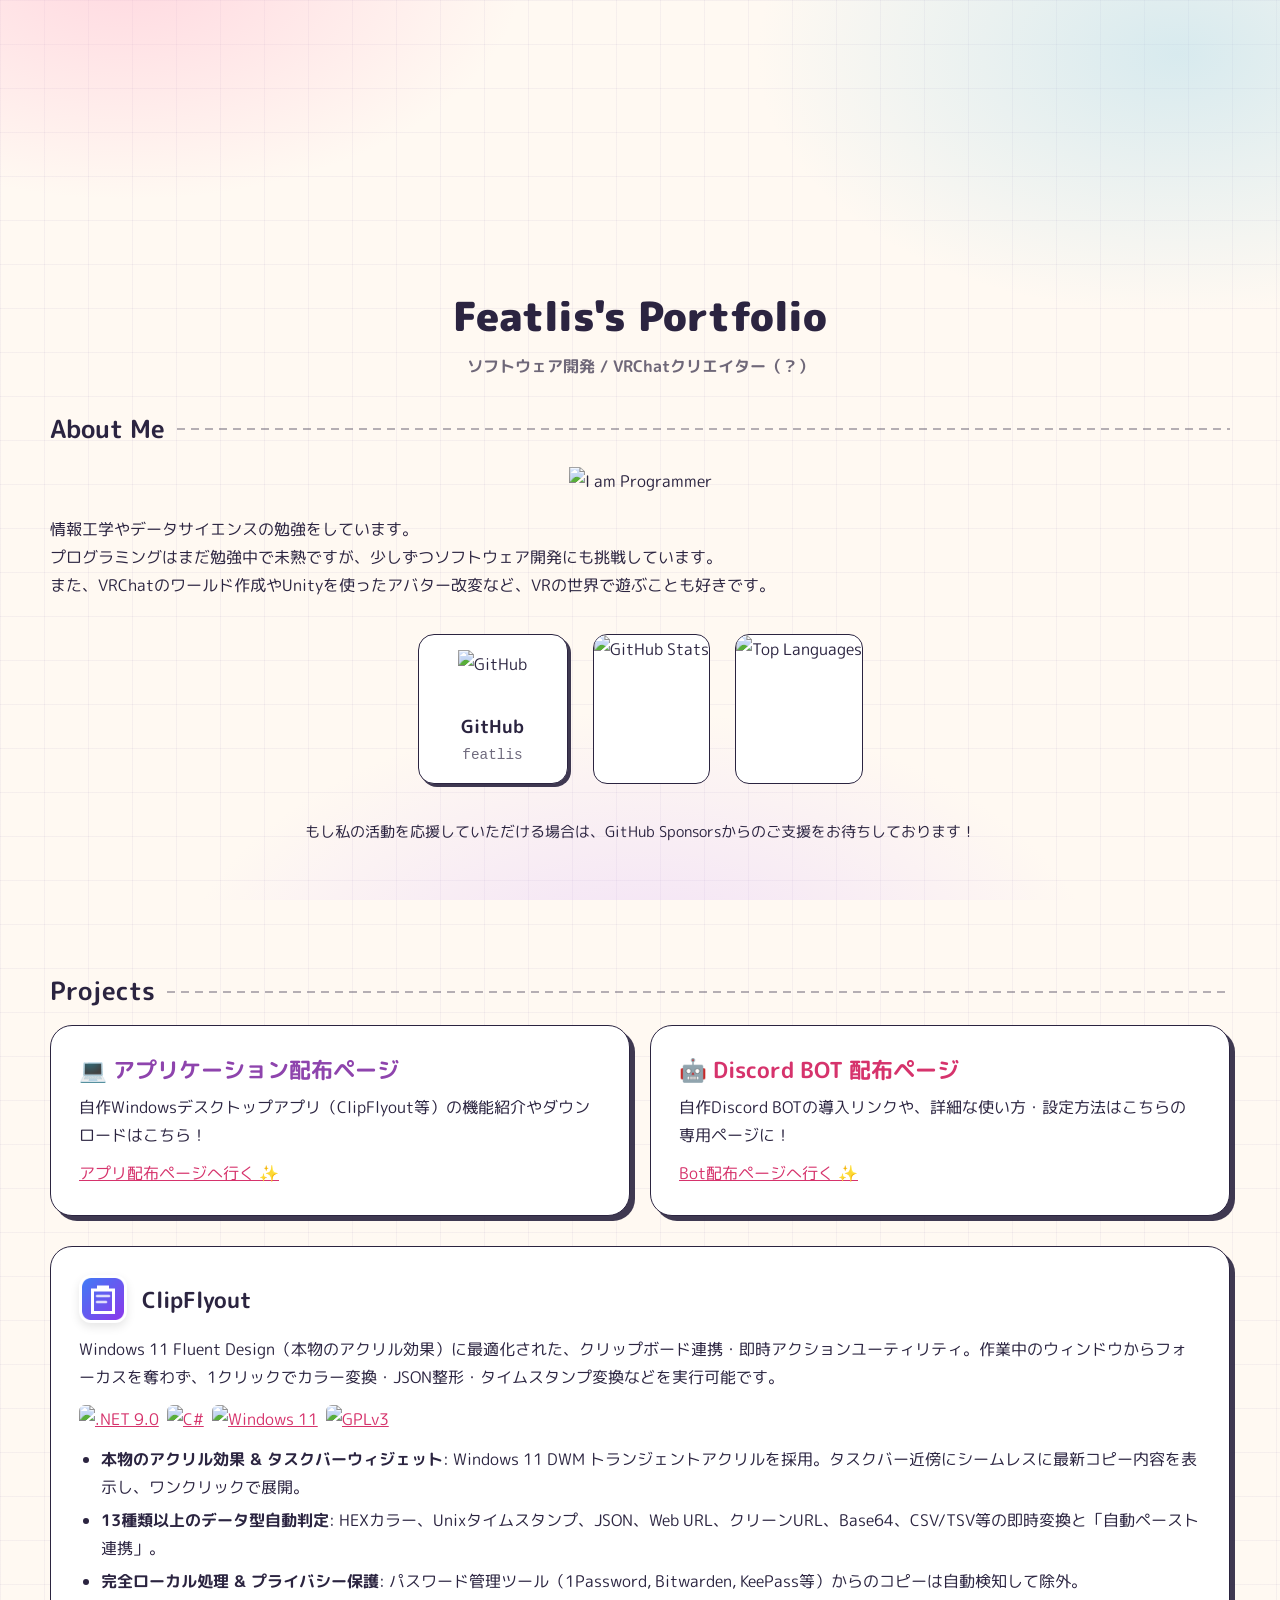
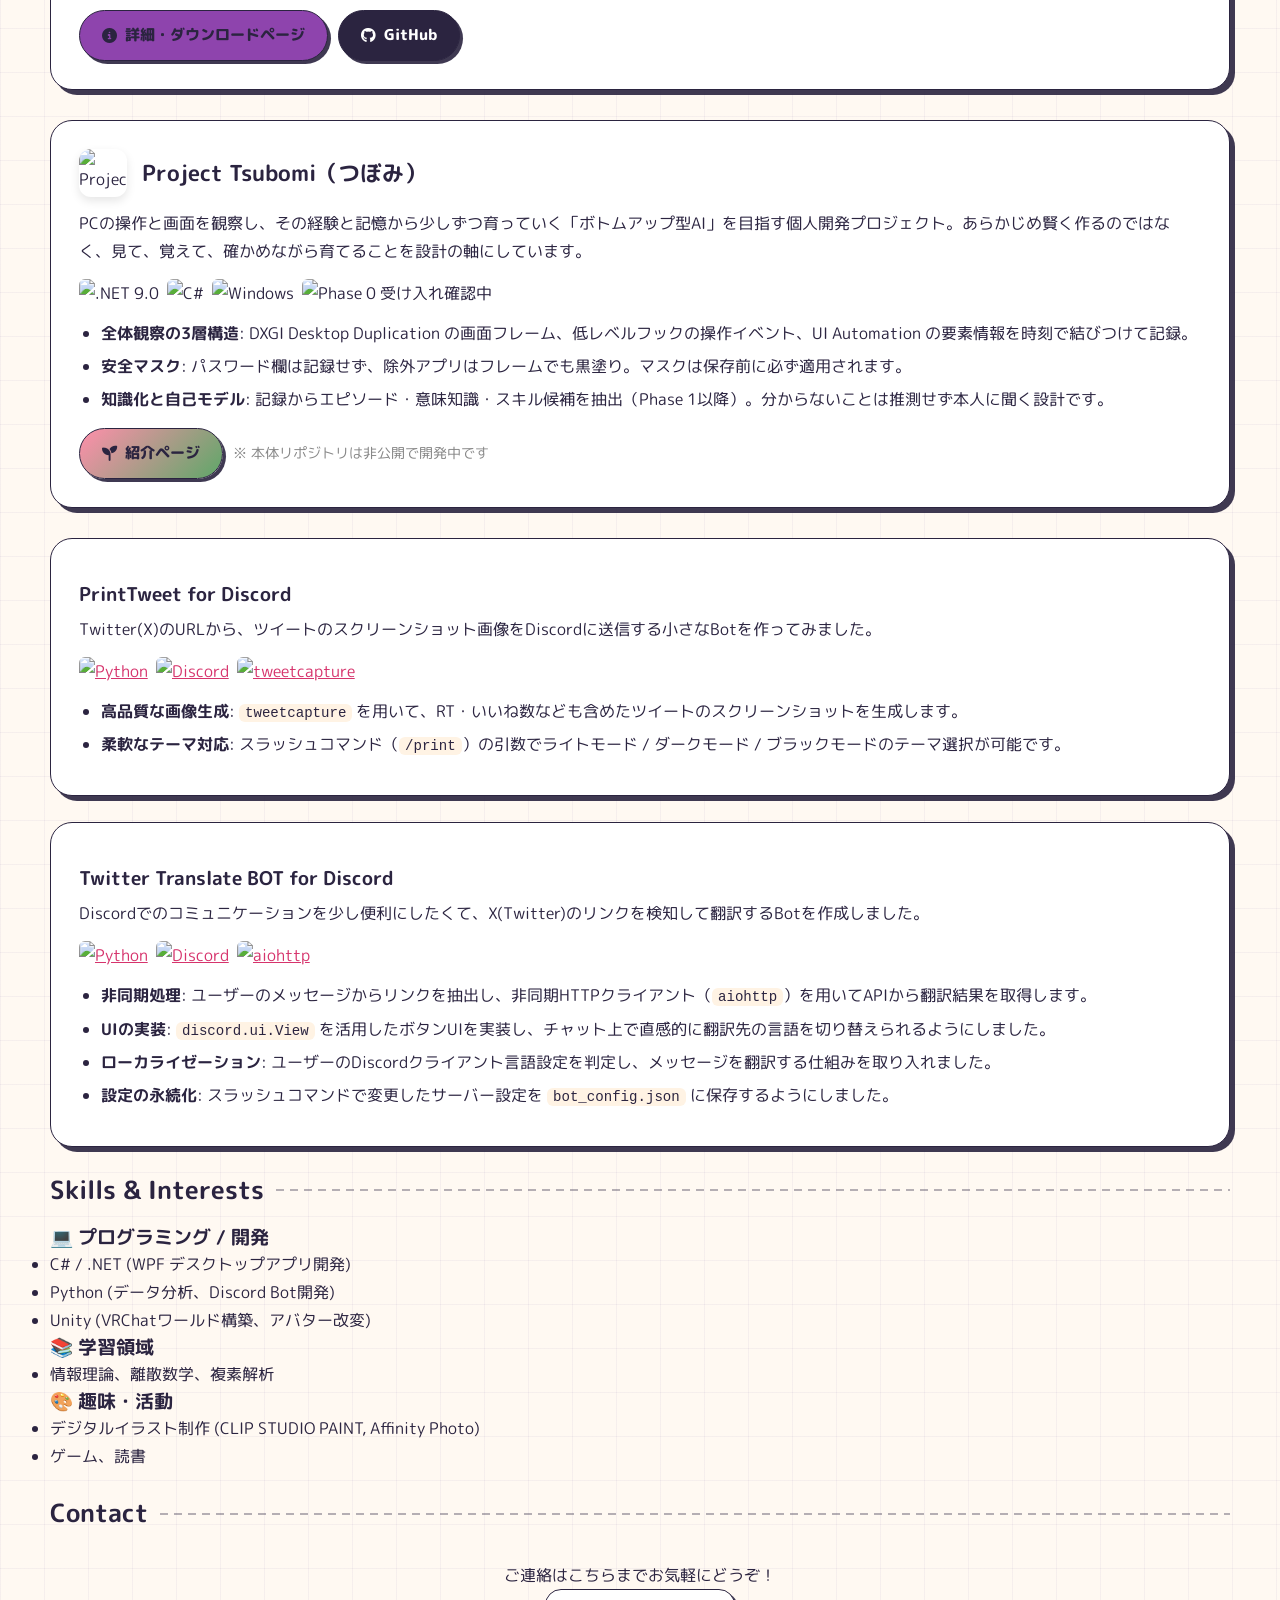
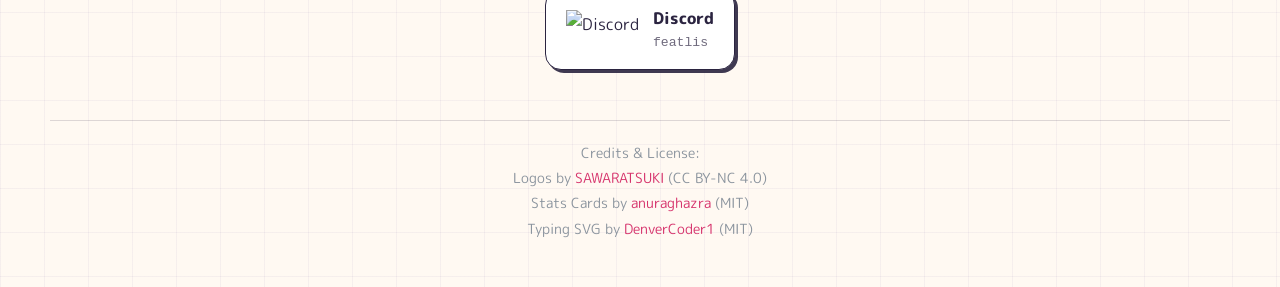
==== commit 8ebf6e73: "Merge branch 'main' of https://github.com/featlis/featlis.github.io" ====
--- a/index.html
+++ b/index.html
@@ -1,224 +1,266 @@
 <!DOCTYPE html>
 <html lang="ja">
+
 <head>
     <meta charset="UTF-8">
     <meta name="viewport" content="width=device-width, initial-scale=1.0">
     <title>Featlis's Portfolio</title>
-    <script>(function(){try{var t=localStorage.getItem("theme");if(!t)t=window.matchMedia("(prefers-color-scheme: dark)").matches?"dark":"light";if(t==="dark")document.documentElement.setAttribute("data-theme","dark");}catch(e){}})();</script>
     <meta name="description" content="Featlisのポートフォリオ。Windowsアプリ『ClipFlyout』やDiscord Bot、開発中のボトムアップ型AI『Project Tsubomi』などを紹介しています。">
     <meta property="og:type" content="website">
     <meta property="og:site_name" content="Featlis's Portfolio">
     <meta property="og:title" content="Featlis's Portfolio">
     <meta property="og:description" content="Featlisのポートフォリオ。Windowsアプリ『ClipFlyout』やDiscord Bot、開発中のボトムアップ型AI『Project Tsubomi』などを紹介しています。">
     <meta property="og:url" content="https://featlis.github.io/">
-    <meta property="og:image" content="https://featlis.github.io/assets/ogp.png">
+    <meta property="og:image" content="https://featlis.github.io/favicon.png">
     <meta name="twitter:card" content="summary">
     <link rel="icon" type="image/png" href="./favicon.png?v=2">
     <link rel="apple-touch-icon" href="./favicon.png?v=2">
-    <link rel="preconnect" href="https://fonts.googleapis.com">
-    <link rel="preconnect" href="https://fonts.gstatic.com" crossorigin>
-    <link href="https://fonts.googleapis.com/css2?family=Zen+Maru+Gothic:wght@700;900&family=M+PLUS+Rounded+1c:wght@400;500;700;800&family=Space+Grotesk:wght@500;700&family=JetBrains+Mono:wght@400;700&display=swap" rel="stylesheet">
+    <link
+        href="https://fonts.googleapis.com/css2?family=M+PLUS+Rounded+1c:wght@400;700&family=Nunito:wght@400;700&display=swap"
+        rel="stylesheet">
+    <link rel="stylesheet" href="https://cdnjs.cloudflare.com/ajax/libs/font-awesome/6.4.0/css/all.min.css">
     <link rel="stylesheet" href="css/style.css">
 </head>
+
 <body>
-    <div id="intro" aria-hidden="true">
-    <div class="intro-inner">
-        <span class="chip c-pink">FEATLIS.GITHUB.IO</span>
-        <div class="intro-title">Featlis's Portfolio</div>
-        <div class="intro-bar"><span></span><span></span><span></span><span></span><span></span><span></span></div>
-        <div class="intro-note">LOADING</div>
-    </div>
-</div>
-    <div id="progressBar"></div>
-<header class="topbar">
-    <a class="logo" href="./">featlis<b>@</b>portfolio</a>
-    <nav>
-        <a href="./">トップ</a>
-        <a href="featlis-apps">アプリ</a>
-        <a href="featlis-discordbot">Bot</a>
-        <a href="clipflyout">ClipFlyout</a>
-    </nav>
-    <button class="tbtn kbd" id="paletteBtn" type="button">Ctrl K で移動</button>
-    <button class="tbtn icon" id="themeToggle" type="button" aria-label="テーマ切替"><svg class="ic" viewBox="0 0 384 512" aria-hidden="true" focusable="false"><path d="M223.5 32C100 32 0 132.3 0 256S100 480 223.5 480c60.6 0 115.5-24.2 155.8-63.4c5-4.9 6.3-12.5 3.1-18.7s-10.1-9.7-17-8.5c-9.8 1.7-19.8 2.6-30.1 2.6c-96.9 0-175.5-78.8-175.5-176c0-65.8 36-123.1 89.3-153.3c6.1-3.5 9.2-10.5 7.7-17.3s-7.3-11.9-14.3-12.5c-6.3-.5-12.6-.8-19-.8z"/></svg></button>
-</header>
+    <canvas id="particles"></canvas>
     <div class="container">
-        <main class="bento">
-            <section class="tile hero-tile w8">
-                <span class="chip c-pink">PORTFOLIO</span>
-                <h1 id="typedTitle" data-text="Featlis's Portfolio">Featlis's Portfolio</h1>
-                <div class="subtitle">ソフトウェア開発 / VRChatクリエイター（？）</div>
-                <svg class="hero-wave" viewBox="0 0 560 44" preserveAspectRatio="none" aria-hidden="true">
-                    <path class="w1" d="M0 22 Q 35 6, 70 22 T 140 22 T 210 22 T 280 22 T 350 22 T 420 22 T 490 22 T 560 22" />
-                    <path class="w2" d="M0 24 Q 35 38, 70 24 T 140 24 T 210 24 T 280 24 T 350 24 T 420 24 T 490 24 T 560 24" />
-                    <path class="w3" d="M0 20 Q 35 12, 70 20 T 140 20 T 210 20 T 280 20 T 350 20 T 420 20 T 490 20 T 560 20" />
-                </svg>
-                <div class="hero-cta">
-                    <a href="featlis-apps" class="btn btn-invite">アプリを見る</a>
-                    <a href="featlis-discordbot" class="btn btn-portfolio">Botを見る</a>
-                    <a href="https://github.com/featlis" target="_blank" class="btn btn-github"><svg class="ic" viewBox="0 0 496 512" aria-hidden="true" focusable="false"><path d="M165.9 397.4c0 2-2.3 3.6-5.2 3.6-3.3.3-5.6-1.3-5.6-3.6 0-2 2.3-3.6 5.2-3.6 3-.3 5.6 1.3 5.6 3.6zm-31.1-4.5c-.7 2 1.3 4.3 4.3 4.9 2.6 1 5.6 0 6.2-2s-1.3-4.3-4.3-5.2c-2.6-.7-5.5.3-6.2 2.3zm44.2-1.7c-2.9.7-4.9 2.6-4.6 4.9.3 2 2.9 3.3 5.9 2.6 2.9-.7 4.9-2.6 4.6-4.6-.3-1.9-3-3.2-5.9-2.9zM244.8 8C106.1 8 0 113.3 0 252c0 110.9 69.8 205.8 169.5 239.2 12.8 2.3 17.3-5.6 17.3-12.1 0-6.2-.3-40.4-.3-61.4 0 0-70 15-84.7-29.8 0 0-11.4-29.1-27.8-36.6 0 0-22.9-15.7 1.6-15.4 0 0 24.9 2 38.6 25.8 21.9 38.6 58.6 27.5 72.9 20.9 2.3-16 8.8-27.1 16-33.7-55.9-6.2-112.3-14.3-112.3-110.5 0-27.5 7.6-41.3 23.6-58.9-2.6-6.5-11.1-33.3 2.6-67.9 20.9-6.5 69 27 69 27 20-5.6 41.5-8.5 62.8-8.5s42.8 2.9 62.8 8.5c0 0 48.1-33.6 69-27 13.7 34.7 5.2 61.4 2.6 67.9 16 17.7 25.8 31.5 25.8 58.9 0 96.5-58.9 104.2-114.8 110.5 9.2 7.9 17 22.9 17 46.4 0 33.7-.3 75.4-.3 83.6 0 6.5 4.6 14.4 17.3 12.1C428.2 457.8 496 362.9 496 252 496 113.3 383.5 8 244.8 8zM97.2 352.9c-1.3 1-1 3.3.7 5.2 1.6 1.6 3.9 2.3 5.2 1 1.3-1 1-3.3-.7-5.2-1.6-1.6-3.9-2.3-5.2-1zm-10.8-8.1c-.7 1.3.3 2.9 2.3 3.9 1.6 1 3.6.7 4.3-.7.7-1.3-.3-2.9-2.3-3.9-2-.6-3.6-.3-4.3.7zm32.4 35.6c-1.6 1.3-1 4.3 1.3 6.2 2.3 2.3 5.2 2.6 6.5 1 1.3-1.3.7-4.3-1.3-6.2-2.2-2.3-5.2-2.6-6.5-1zm-11.4-14.7c-1.6 1-1.6 3.6 0 5.9 1.6 2.3 4.3 3.3 5.6 2.3 1.6-1.3 1.6-3.9 0-6.2-1.4-2.3-4-3.3-5.6-2z"/></svg> GitHub</a>
-                </div>
-            </section>
-
-            <section class="tile status-tile w4">
-                <span class="t-label">STATUS</span>
-                <span class="live"><i></i>稼働中</span>
-                <div class="clock" id="clock">--:--:-- JST</div>
-                <p style="font-size:.82rem; color: var(--ink-soft);">日本時間で表示しています</p>
-                <div class="nums">
-                    <div class="num"><b data-count="6">0</b><span>作品</span></div>
-                    <div class="num"><b data-count="4">0</b><span>Bot</span></div>
-                    <div class="num"><b data-count="8">0</b><span>ページ</span></div>
-                </div>
-            </section>
-
-            <section class="tile w7 c-blue">
-                <span class="t-label">APP / WINDOWS</span>
-                <div class="work-head">
-                    <img src="assets/clipflyout/app-icon.png" alt="ClipFlyout Icon">
-                    <h3>ClipFlyout</h3>
+        <header class="fade-in">
+            <h1 class="typing-effect">Featlis's Portfolio</h1>
+            <div class="subtitle">ソフトウェア開発 / VRChatクリエイター（？）</div>
+        </header>
+
+        <section class="fade-in">
+            <h2>About Me</h2>
+            <div style="text-align: center; margin: 20px 0;">
+                <img src="https://raw.githubusercontent.com/SAWARATSUKI/KawaiiLogos/main/IamSeries/png/IamProgrammer!.png"
+                    class="float-anim" style="width: 350px; max-width: 100%; height: auto;" alt="I am Programmer">
+            </div>
+            <p>
+                情報工学やデータサイエンスの勉強をしています。<br>
+                プログラミングはまだ勉強中で未熟ですが、少しずつソフトウェア開発にも挑戦しています。<br>
+                また、VRChatのワールド作成やUnityを使ったアバター改変など、VRの世界で遊ぶことも好きです。
+            </p>
+            <div
+                style="display: flex; justify-content: center; align-items: center; flex-wrap: wrap; gap: 15px; margin-top: 30px;">
+                <a href="https://github.com/featlis" target="_blank" class="contact-card"
+                    style="margin: 5px; padding: 15px; height: 150px; width: 150px; flex-direction: column; justify-content: center; align-items: center; text-align: center;">
+                    <img src="https://img.icons8.com/fluency/96/github.png" height="55" alt="GitHub">
+                    <div class="contact-info"
+                        style="margin-left: 0; margin-top: 8px; text-align: center; display: flex; flex-direction: column; align-items: center;">
+                        <span class="service-name" style="font-size: 1.1em; font-weight: bold;">GitHub</span>
+                        <span class="account-id" style="font-size: 0.9em;">featlis</span>
+                    </div>
+                </a>
+                <img src="https://github-stats-extended.vercel.app/api?username=featlis&show_icons=true&hide_border=true&bg_color=ffffff&title_color=ff6584&text_color=333333&icon_color=ff6584"
+                    class="stats-card" height="150" alt="GitHub Stats" style="margin: 5px; max-width: 100%;">
+                <img src="https://github-stats-extended.vercel.app/api/top-langs/?username=featlis&layout=compact&hide_border=true&bg_color=ffffff&title_color=ff6584&text_color=333333&icon_color=ff6584"
+                    class="stats-card" height="150" alt="Top Languages" style="margin: 5px; max-width: 100%;">
+            </div>
+
+            <div style="text-align: center; margin-top: 30px;">
+                <p style="margin-bottom: 15px; font-size: 0.95em;">もし私の活動を応援していただける場合は、GitHub Sponsorsからのご支援をお待ちしております！
+                </p>
+                <iframe src="https://github.com/sponsors/featlis/card" title="Sponsor featlis" height="80" width="600"
+                    style="border: 0; max-width: 100%; border-radius: 6px;"></iframe>
+            </div>
+        </section>
+
+        <section class="fade-in">
+            <h2>Projects</h2>
+
+            <div style="display: grid; grid-template-columns: repeat(auto-fit, minmax(300px, 1fr)); gap: 20px; margin-bottom: 30px;">
+                <div class="card highlight-card app-highlight" style="margin-top: 0;">
+                    <h3 style="color: #8e44ad; font-size: 1.4em; margin-top: 0;">💻 アプリケーション配布ページ</h3>
+                    <p>自作Windowsデスクトップアプリ（ClipFlyout等）の機能紹介やダウンロードはこちら！</p>
+                    <a href="featlis-apps" class="app-page-btn">アプリ配布ページへ行く ✨</a>
+                </div>
+
+                <div class="card highlight-card" style="margin-top: 0;">
+                    <h3 style="color: var(--accent-color); font-size: 1.4em; margin-top: 0;">🤖 Discord BOT 配布ページ</h3>
+                    <p>自作Discord BOTの導入リンクや、詳細な使い方・設定方法はこちらの専用ページに！</p>
+                    <a href="featlis-discordbot" class="bot-page-btn">Bot配布ページへ行く ✨</a>
+                </div>
+            </div>
+
+            <div class="card" style="margin-bottom: 30px;">
+                <div style="display: flex; align-items: center; gap: 15px; margin-bottom: 12px; flex-wrap: wrap;">
+                    <img src="assets/clipflyout/app-icon.png" alt="ClipFlyout Icon" style="width: 48px; height: 48px; border-radius: 12px; box-shadow: 0 4px 10px rgba(0,0,0,0.1);">
+                    <h3 style="margin: 0; font-size: 1.4em;">ClipFlyout</h3>
                 </div>
                 <p>Windows 11 Fluent Design（本物のアクリル効果）に最適化された、クリップボード連携・即時アクションユーティリティ。作業中のウィンドウからフォーカスを奪わず、1クリックでカラー変換・JSON整形・タイムスタンプ変換などを実行可能です。</p>
+
+                <div class="badges">
+                    <a href="https://dotnet.microsoft.com/" target="_blank" class="badge-link">
+                        <img src="https://img.shields.io/badge/.NET-9.0%20WPF-512BD4?style=for-the-badge&logo=dotnet&logoColor=white" alt=".NET 9.0">
+                    </a>
+                    <a href="https://learn.microsoft.com/dotnet/csharp/" target="_blank" class="badge-link">
+                        <img src="https://img.shields.io/badge/C%23-239120?style=for-the-badge&logo=csharp&logoColor=white" alt="C#">
+                    </a>
+                    <a href="https://github.com/featlis/ClipFlyout" target="_blank" class="badge-link">
+                        <img src="https://img.shields.io/badge/Windows_11-0078D4?style=for-the-badge&logo=windows&logoColor=white" alt="Windows 11">
+                    </a>
+                    <a href="https://github.com/featlis/ClipFlyout/blob/main/LICENSE" target="_blank" class="badge-link">
+                        <img src="https://img.shields.io/badge/License-GPLv3-green.svg?style=for-the-badge" alt="GPLv3">
+                    </a>
+                </div>
+
+                <ul>
+                    <li><strong>本物のアクリル効果 & タスクバーウィジェット</strong>: Windows 11 DWM トランジェントアクリルを採用。タスクバー近傍にシームレスに最新コピー内容を表示し、ワンクリックで展開。</li>
+                    <li><strong>13種類以上のデータ型自動判定</strong>: HEXカラー、Unixタイムスタンプ、JSON、Web URL、クリーンURL、Base64、CSV/TSV等の即時変換と「自動ペースト連携」。</li>
+                    <li><strong>完全ローカル処理 & プライバシー保護</strong>: パスワード管理ツール（1Password, Bitwarden, KeePass等）からのコピーは自動検知して除外。</li>
+                </ul>
+
+                <div style="margin-top: 15px; display: flex; gap: 10px; flex-wrap: wrap;">
+                    <a href="clipflyout" class="btn btn-detail" style="background-color: #8e44ad;">
+                        <i class="fa-solid fa-circle-info"></i> 詳細・ダウンロードページ
+                    </a>
+                    <a href="https://github.com/featlis/ClipFlyout" target="_blank" class="btn btn-github">
+                        <i class="fa-brands fa-github"></i> GitHub
+                    </a>
+                </div>
+            </div>
+
+            <div class="card" style="margin-bottom: 30px;">
+                <div style="display: flex; align-items: center; gap: 15px; margin-bottom: 12px; flex-wrap: wrap;">
+                    <img src="https://featlis.github.io/Project-Tsubomi/assets/app-icon.webp" alt="Project Tsubomi Icon" style="width: 48px; height: 48px; border-radius: 12px; box-shadow: 0 4px 10px rgba(0,0,0,0.1);">
+                    <h3 style="margin: 0; font-size: 1.4em;">Project Tsubomi（つぼみ）</h3>
+                </div>
+                <p>PCの操作と画面を観察し、その経験と記憶から少しずつ育っていく「ボトムアップ型AI」を目指す個人開発プロジェクト。あらかじめ賢く作るのではなく、見て、覚えて、確かめながら育てることを設計の軸にしています。</p>
+
                 <div class="badges">
                     <span class="badge-link"><img src="https://img.shields.io/badge/.NET-9.0%20WPF-512BD4?style=for-the-badge&logo=dotnet&logoColor=white" alt=".NET 9.0"></span>
                     <span class="badge-link"><img src="https://img.shields.io/badge/C%23-239120?style=for-the-badge&logo=csharp&logoColor=white" alt="C#"></span>
-                    <span class="badge-link"><img src="https://img.shields.io/badge/Windows_11-0078D4?style=for-the-badge&logo=windows&logoColor=white" alt="Windows 11"></span>
-                    <span class="badge-link"><img src="https://img.shields.io/badge/License-GPLv3-green.svg?style=for-the-badge" alt="GPLv3"></span>
-                </div>
-                <ul>
-                    <li><strong>本物のアクリル効果 &amp; タスクバーウィジェット</strong>：タスクバー近傍に最新コピー内容を表示し、ワンクリックで展開。</li>
-                    <li><strong>13種類以上のデータ型自動判定</strong>：HEXカラー、Unixタイムスタンプ、JSON、URL、Base64、CSV/TSV等の即時変換。</li>
-                    <li><strong>完全ローカル処理</strong>：パスワード管理ツールからのコピーは自動検知して除外。</li>
-                </ul>
-                <div class="work-btns">
-                    <a href="clipflyout" class="btn btn-detail"><svg class="ic" viewBox="0 0 512 512" aria-hidden="true" focusable="false"><path d="M256 512A256 256 0 1 0 256 0a256 256 0 1 0 0 512zM216 336l24 0 0-64-24 0c-13.3 0-24-10.7-24-24s10.7-24 24-24l48 0c13.3 0 24 10.7 24 24l0 88 8 0c13.3 0 24 10.7 24 24s-10.7 24-24 24l-80 0c-13.3 0-24-10.7-24-24s10.7-24 24-24zm40-208a32 32 0 1 1 0 64 32 32 0 1 1 0-64z"/></svg> 詳細・ダウンロード</a>
-                    <a href="https://github.com/featlis/ClipFlyout" target="_blank" class="btn btn-github"><svg class="ic" viewBox="0 0 496 512" aria-hidden="true" focusable="false"><path d="M165.9 397.4c0 2-2.3 3.6-5.2 3.6-3.3.3-5.6-1.3-5.6-3.6 0-2 2.3-3.6 5.2-3.6 3-.3 5.6 1.3 5.6 3.6zm-31.1-4.5c-.7 2 1.3 4.3 4.3 4.9 2.6 1 5.6 0 6.2-2s-1.3-4.3-4.3-5.2c-2.6-.7-5.5.3-6.2 2.3zm44.2-1.7c-2.9.7-4.9 2.6-4.6 4.9.3 2 2.9 3.3 5.9 2.6 2.9-.7 4.9-2.6 4.6-4.6-.3-1.9-3-3.2-5.9-2.9zM244.8 8C106.1 8 0 113.3 0 252c0 110.9 69.8 205.8 169.5 239.2 12.8 2.3 17.3-5.6 17.3-12.1 0-6.2-.3-40.4-.3-61.4 0 0-70 15-84.7-29.8 0 0-11.4-29.1-27.8-36.6 0 0-22.9-15.7 1.6-15.4 0 0 24.9 2 38.6 25.8 21.9 38.6 58.6 27.5 72.9 20.9 2.3-16 8.8-27.1 16-33.7-55.9-6.2-112.3-14.3-112.3-110.5 0-27.5 7.6-41.3 23.6-58.9-2.6-6.5-11.1-33.3 2.6-67.9 20.9-6.5 69 27 69 27 20-5.6 41.5-8.5 62.8-8.5s42.8 2.9 62.8 8.5c0 0 48.1-33.6 69-27 13.7 34.7 5.2 61.4 2.6 67.9 16 17.7 25.8 31.5 25.8 58.9 0 96.5-58.9 104.2-114.8 110.5 9.2 7.9 17 22.9 17 46.4 0 33.7-.3 75.4-.3 83.6 0 6.5 4.6 14.4 17.3 12.1C428.2 457.8 496 362.9 496 252 496 113.3 383.5 8 244.8 8zM97.2 352.9c-1.3 1-1 3.3.7 5.2 1.6 1.6 3.9 2.3 5.2 1 1.3-1 1-3.3-.7-5.2-1.6-1.6-3.9-2.3-5.2-1zm-10.8-8.1c-.7 1.3.3 2.9 2.3 3.9 1.6 1 3.6.7 4.3-.7.7-1.3-.3-2.9-2.3-3.9-2-.6-3.6-.3-4.3.7zm32.4 35.6c-1.6 1.3-1 4.3 1.3 6.2 2.3 2.3 5.2 2.6 6.5 1 1.3-1.3.7-4.3-1.3-6.2-2.2-2.3-5.2-2.6-6.5-1zm-11.4-14.7c-1.6 1-1.6 3.6 0 5.9 1.6 2.3 4.3 3.3 5.6 2.3 1.6-1.3 1.6-3.9 0-6.2-1.4-2.3-4-3.3-5.6-2z"/></svg> GitHub</a>
-                </div>
-            </section>
-
-            <section class="tile w5 c-mint">
-                <span class="t-label">AI PROJECT</span>
-                <div class="work-head">
-                    <img src="https://featlis.github.io/Project-Tsubomi/assets/app-icon.webp" alt="Project Tsubomi Icon">
-                    <h3>Project Tsubomi（つぼみ）</h3>
-                </div>
-                <p>PCの操作と画面を観察し、その経験と記憶から少しずつ育っていく「ボトムアップ型AI」を目指す個人開発プロジェクト。見て、覚えて、確かめながら育てることを設計の軸にしています。</p>
-                <div class="badges">
-                    <span class="badge-link"><img src="https://img.shields.io/badge/.NET-9.0%20WPF-512BD4?style=for-the-badge&logo=dotnet&logoColor=white" alt=".NET 9.0"></span>
-                    <span class="badge-link"><img src="https://img.shields.io/badge/C%23-239120?style=for-the-badge&logo=csharp&logoColor=white" alt="C#"></span>
-                    <span class="badge-link"><img src="https://img.shields.io/badge/Status-Phase%203%20%E9%80%B2%E8%A1%8C%E4%B8%AD-ff8fab?style=for-the-badge" alt="Phase 3 進行中"></span>
-                </div>
-                <ul>
-                    <li><strong>全体観察の3層構造</strong>：画面フレーム、操作イベント、UI要素情報を時刻で結びつけて記録。</li>
-                    <li><strong>安全マスク</strong>：パスワード欄は記録せず、除外アプリはフレームでも黒塗り。</li>
-                    <li><strong>知識化と自己モデル</strong>：記録からエピソード・意味知識・スキル候補を抽出。分からないことは推測せず本人に聞く設計です。</li>
-                </ul>
-                <div class="work-btns">
-                    <a href="https://featlis.github.io/Project-Tsubomi/" target="_blank" class="btn btn-detail" style="background: var(--mint);"><svg class="ic" viewBox="0 0 512 512" aria-hidden="true" focusable="false"><path d="M512 32c0 113.6-84.6 207.5-194.2 222c-7.1-53.4-30.6-101.6-65.3-139.3C290.8 46.3 364 0 448 0l32 0c17.7 0 32 14.3 32 32zM0 96C0 78.3 14.3 64 32 64l32 0c123.7 0 224 100.3 224 224l0 32 0 160c0 17.7-14.3 32-32 32s-32-14.3-32-32l0-160C100.3 320 0 219.7 0 96z"/></svg> 紹介ページ</a>
-                </div>
-                <p style="font-size:.82rem; margin-top:10px; opacity:.75;">※ 本体リポジトリは非公開で開発中です</p>
-            </section>
-
-            <section class="tile w7">
-                <span class="t-label">SKILLS &amp; INTERESTS</span>
-                <div class="filter-chips">
-                    <button type="button" data-filter="all" class="on">すべて</button>
-                    <button type="button" data-filter="dev">開発</button>
-                    <button type="button" data-filter="study">学習</button>
-                    <button type="button" data-filter="hobby">趣味</button>
-                </div>
-                <div class="skill-group" data-cat="dev">
-                    <h4>プログラミング / 開発</h4>
+                    <span class="badge-link"><img src="https://img.shields.io/badge/Windows-0078D4?style=for-the-badge&logo=windows&logoColor=white" alt="Windows"></span>
+                    <span class="badge-link"><img src="https://img.shields.io/badge/Status-Phase%200%20%E5%8F%97%E3%81%91%E5%85%A5%E3%82%8C%E7%A2%BA%E8%AA%8D%E4%B8%AD-ff8fab?style=for-the-badge" alt="Phase 0 受け入れ確認中"></span>
+                </div>
+
+                <ul>
+                    <li><strong>全体観察の3層構造</strong>: DXGI Desktop Duplication の画面フレーム、低レベルフックの操作イベント、UI Automation の要素情報を時刻で結びつけて記録。</li>
+                    <li><strong>安全マスク</strong>: パスワード欄は記録せず、除外アプリはフレームでも黒塗り。マスクは保存前に必ず適用されます。</li>
+                    <li><strong>知識化と自己モデル</strong>: 記録からエピソード・意味知識・スキル候補を抽出（Phase 1以降）。分からないことは推測せず本人に聞く設計です。</li>
+                </ul>
+
+                <div style="margin-top: 15px; display: flex; gap: 10px; flex-wrap: wrap; align-items: center;">
+                    <a href="https://featlis.github.io/Project-Tsubomi/" target="_blank" class="btn btn-detail" style="background: linear-gradient(135deg, #ff8fab, #5ea768);">
+                        <i class="fa-solid fa-seedling"></i> 紹介ページ
+                    </a>
+                    <span style="font-size: 0.85em; color: #888;">※ 本体リポジトリは非公開で開発中です</span>
+                </div>
+            </div>
+
+            <div class="card">
+                <h3>PrintTweet for Discord</h3>
+                <p>Twitter(X)のURLから、ツイートのスクリーンショット画像をDiscordに送信する小さなBotを作ってみました。</p>
+
+                <div class="badges">
+                    <a href="https://www.python.org/" target="_blank" class="badge-link">
+                        <img src="https://img.shields.io/badge/Python-3776AB?style=for-the-badge&logo=python&logoColor=white"
+                            alt="Python">
+                    </a>
+                    <a href="https://discordpy.readthedocs.io/" target="_blank" class="badge-link">
+                        <img src="https://img.shields.io/badge/Discord.py-5865F2?style=for-the-badge&logo=discord&logoColor=white"
+                            alt="Discord">
+                    </a>
+                    <a href="https://github.com/Xacnio/tweetcapture" target="_blank" class="badge-link">
+                        <img src="https://img.shields.io/badge/tweetcapture-000000?style=for-the-badge&logo=github&logoColor=white"
+                            alt="tweetcapture">
+                    </a>
+                </div>
+
+                <ul>
+                    <li><strong>高品質な画像生成</strong>: <code>tweetcapture</code> を用いて、RT・いいね数なども含めたツイートのスクリーンショットを生成します。
+                    </li>
+                    <li><strong>柔軟なテーマ対応</strong>: スラッシュコマンド（<code>/print</code>）の引数でライトモード / ダークモード /
+                        ブラックモードのテーマ選択が可能です。</li>
+                </ul>
+            </div>
+
+            <div class="card">
+                <h3>Twitter Translate BOT for Discord</h3>
+                <p>Discordでのコミュニケーションを少し便利にしたくて、X(Twitter)のリンクを検知して翻訳するBotを作成しました。</p>
+
+                <div class="badges">
+                    <a href="https://www.python.org/" target="_blank" class="badge-link">
+                        <img src="https://img.shields.io/badge/Python-3776AB?style=for-the-badge&logo=python&logoColor=white"
+                            alt="Python">
+                    </a>
+                    <a href="https://discordpy.readthedocs.io/" target="_blank" class="badge-link">
+                        <img src="https://img.shields.io/badge/Discord.py-5865F2?style=for-the-badge&logo=discord&logoColor=white"
+                            alt="Discord">
+                    </a>
+                    <a href="https://docs.aiohttp.org/" target="_blank" class="badge-link">
+                        <img src="https://img.shields.io/badge/aiohttp-2C5BB4?style=for-the-badge&logo=aiohttp&logoColor=white"
+                            alt="aiohttp">
+                    </a>
+                </div>
+
+                <ul>
+                    <li><strong>非同期処理</strong>:
+                        ユーザーのメッセージからリンクを抽出し、非同期HTTPクライアント（<code>aiohttp</code>）を用いてAPIから翻訳結果を取得します。</li>
+                    <li><strong>UIの実装</strong>: <code>discord.ui.View</code>
+                        を活用したボタンUIを実装し、チャット上で直感的に翻訳先の言語を切り替えられるようにしました。</li>
+                    <li><strong>ローカライゼーション</strong>: ユーザーのDiscordクライアント言語設定を判定し、メッセージを翻訳する仕組みを取り入れました。</li>
+                    <li><strong>設定の永続化</strong>: スラッシュコマンドで変更したサーバー設定を <code>bot_config.json</code> に保存するようにしました。</li>
+                </ul>
+            </div>
+        </section>
+
+        <section class="fade-in">
+            <h2>Skills & Interests</h2>
+            <div class="skills-container">
+                <div class="skill-category">
+                    <h3>💻 プログラミング / 開発</h3>
                     <ul>
                         <li>C# / .NET (WPF デスクトップアプリ開発)</li>
                         <li>Python (データ分析、Discord Bot開発)</li>
                         <li>Unity (VRChatワールド構築、アバター改変)</li>
                     </ul>
                 </div>
-                <div class="skill-group" data-cat="study">
-                    <h4>学習領域</h4>
-                    <ul><li>情報理論、離散数学、複素解析</li></ul>
-                </div>
-                <div class="skill-group" data-cat="hobby">
-                    <h4>趣味・活動</h4>
+                <div class="skill-category">
+                    <h3>📚 学習領域</h3>
+                    <ul>
+                        <li>情報理論、離散数学、複素解析</li>
+                    </ul>
+                </div>
+                <div class="skill-category">
+                    <h3>🎨 趣味・活動</h3>
                     <ul>
                         <li>デジタルイラスト制作 (CLIP STUDIO PAINT, Affinity Photo)</li>
                         <li>ゲーム、読書</li>
                     </ul>
                 </div>
-            </section>
-
-            <section class="tile w5 c-pink">
-                <span class="t-label">DISCORD BOT</span>
-                <h3>Bot 一覧</h3>
-                <div class="bot-rows">
-                    <a href="print-tweet"><span class="dot c-lavender"></span>PrintTweet for Discord<span class="go">OPEN &gt;</span></a>
-                    <a href="twitter-translate-bot"><span class="dot c-peach"></span>Twitter Translate BOT<span class="go">OPEN &gt;</span></a>
-                    <a href="find-trends"><span class="dot c-mint"></span>トレンド検索 Bot<span class="go">OPEN &gt;</span></a>
-                    <a href="time-signal"><span class="dot c-yellow"></span>時報 Bot<span class="go">OPEN &gt;</span></a>
-                </div>
-                <div class="work-btns">
-                    <a href="featlis-discordbot" class="btn btn-portfolio">Bot配布ページへ</a>
-                </div>
-            </section>
-
-            <section class="tile w5 c-yellow">
-                <span class="t-label">ABOUT ME</span>
-                <img class="about-img" src="https://raw.githubusercontent.com/SAWARATSUKI/KawaiiLogos/main/IamSeries/png/IamProgrammer!.png" alt="I am Programmer" loading="lazy">
-                <p>情報工学やデータサイエンスの勉強をしています。プログラミングはまだ勉強中で未熟ですが、少しずつソフトウェア開発にも挑戦しています。また、VRChatのワールド作成やUnityを使ったアバター改変など、VRの世界で遊ぶことも好きです。</p>
-            </section>
-
-            <section class="tile w7">
-                <span class="t-label">GITHUB</span>
-                <div style="display:flex; gap:14px; flex-wrap:wrap; align-items:flex-start;">
-                    <a href="https://github.com/featlis" target="_blank" class="contact-card">
-                        <img src="https://img.icons8.com/fluency/96/github.png" height="46" alt="GitHub">
-                        <span class="contact-info"><span class="service-name">GitHub</span><span class="account-id">featlis</span></span>
-                    </a>
-                    <img class="stats-card" src="https://github-stats-extended.vercel.app/api?username=featlis&show_icons=true&hide_border=true&bg_color=ffffff&title_color=ff6584&text_color=333333&icon_color=ff6584" data-light-src="https://github-stats-extended.vercel.app/api?username=featlis&show_icons=true&hide_border=true&bg_color=ffffff&title_color=ff6584&text_color=333333&icon_color=ff6584" data-dark-src="https://github-stats-extended.vercel.app/api?username=featlis&show_icons=true&hide_border=true&bg_color=211a33&title_color=ff8fab&text_color=f2ecff&icon_color=ff8fab" height="150" alt="GitHub Stats" loading="lazy">
-                    <img class="stats-card" src="https://github-stats-extended.vercel.app/api/top-langs/?username=featlis&layout=compact&hide_border=true&bg_color=ffffff&title_color=ff6584&text_color=333333&icon_color=ff6584" data-light-src="https://github-stats-extended.vercel.app/api/top-langs/?username=featlis&layout=compact&hide_border=true&bg_color=ffffff&title_color=ff6584&text_color=333333&icon_color=ff6584" data-dark-src="https://github-stats-extended.vercel.app/api/top-langs/?username=featlis&layout=compact&hide_border=true&bg_color=211a33&title_color=ff8fab&text_color=f2ecff&icon_color=ff8fab" height="150" alt="Top Languages" loading="lazy">
-                </div>
-            </section>
-
-            <section class="tile w6 c-lavender">
-                <span class="t-label">DISTRIBUTION</span>
-                <h3>配布ページ</h3>
-                <p>自作Windowsアプリと Discord Bot の配布は、それぞれ専用ページからどうぞ。</p>
-                <div class="work-btns">
-                    <a href="featlis-apps" class="btn btn-invite">アプリ配布ページ</a>
-                    <a href="featlis-discordbot" class="btn btn-portfolio">Bot配布ページ</a>
-                </div>
-            </section>
-
-            <section class="tile w6">
-                <span class="t-label">CONTACT / SUPPORT</span>
-                <h3>連絡と応援</h3>
-                <p>ご連絡はこちらまでお気軽にどうぞ。活動を応援していただける場合は、GitHub Sponsorsからのご支援もお待ちしております。</p>
-                <div class="work-btns">
-                    <a href="https://discord.com/users/533128660044218408" target="_blank" class="contact-card">
-                        <img src="https://img.icons8.com/fluency/96/discord-logo.png" height="38" alt="Discord">
-                        <span class="contact-info"><span class="service-name">Discord</span><span class="account-id">featlis</span></span>
-                    </a>
-                </div>
-                <iframe src="https://github.com/sponsors/featlis/card" title="Sponsor featlis" height="80" width="600" style="border:0; max-width:100%; border-radius:10px; margin-top:14px;" loading="lazy"></iframe>
-            </section>
-        </main>
-        <footer class="site-foot">
-    <p>© <span id="year">2026</span> featlis — Featlis's Portfolio</p>
-    <p style="margin-top: 10px;">Credits & License:</p>
-    <ul>
-        <li>Logos by <a href="https://github.com/SAWARATSUKI/KawaiiLogos" target="_blank">SAWARATSUKI</a> (CC BY-NC 4.0)</li>
-        <li>Stats Cards by <a href="https://github.com/anuraghazra/github-readme-stats" target="_blank">anuraghazra</a> (MIT)</li>
-        <li>Typing SVG by <a href="https://github.com/DenverCoder1/readme-typing-svg" target="_blank">DenverCoder1</a> (MIT)</li>
-    </ul>
-</footer>
+            </div>
+        </section>
+
+        <section class="fade-in" style="animation-delay: 0.7s;">
+            <h2>Contact</h2>
+            <div style="text-align: center; margin: 30px 0;">
+                <p>ご連絡はこちらまでお気軽にどうぞ！</p>
+                <a href="https://discord.com/users/533128660044218408" target="_blank" class="contact-card">
+                    <img src="https://img.icons8.com/fluency/96/discord-logo.png" height="40" alt="Discord">
+                    <div class="contact-info">
+                        <span class="service-name">Discord</span>
+                        <span class="account-id">featlis</span>
+                    </div>
+                </a>
+            </div>
+        </section>
+
+        <footer
+            style="margin-top: 50px; padding-top: 20px; border-top: 1px solid var(--border-color); font-size: 0.9em; color: #8b949e; text-align: center;">
+            <p>Credits & License:</p>
+            <ul style="list-style: none; padding: 0;">
+                <li>Logos by <a href="https://github.com/SAWARATSUKI/KawaiiLogos" target="_blank"
+                        style="color: var(--accent-color); text-decoration: none;">SAWARATSUKI</a> (CC BY-NC 4.0)</li>
+                <li>Stats Cards by <a href="https://github.com/anuraghazra/github-readme-stats" target="_blank"
+                        style="color: var(--accent-color); text-decoration: none;">anuraghazra</a> (MIT)</li>
+                <li>Typing SVG by <a href="https://github.com/DenverCoder1/readme-typing-svg" target="_blank"
+                        style="color: var(--accent-color); text-decoration: none;">DenverCoder1</a> (MIT)</li>
+            </ul>
+        </footer>
     </div>
-    <div id="palette" role="dialog" aria-label="クイック移動">
-    <div class="palette-box">
-        <input id="paletteInput" type="text" placeholder="ページやリンクを検索..." autocomplete="off">
-        <div class="palette-list" id="paletteList"></div>
-    </div>
-</div>
-<button id="toTop" type="button" aria-label="トップへ戻る"><svg class="ic" viewBox="0 0 384 512" aria-hidden="true" focusable="false"><path d="M214.6 41.4c-12.5-12.5-32.8-12.5-45.3 0l-160 160c-12.5 12.5-12.5 32.8 0 45.3s32.8 12.5 45.3 0L160 141.2 160 448c0 17.7 14.3 32 32 32s32-14.3 32-32l0-306.7L329.4 246.6c12.5 12.5 32.8 12.5 45.3 0s12.5-32.8 0-45.3l-160-160z"/></svg></button>
     <script src="js/script.js"></script>
 </body>
-</html>
+
+</html>
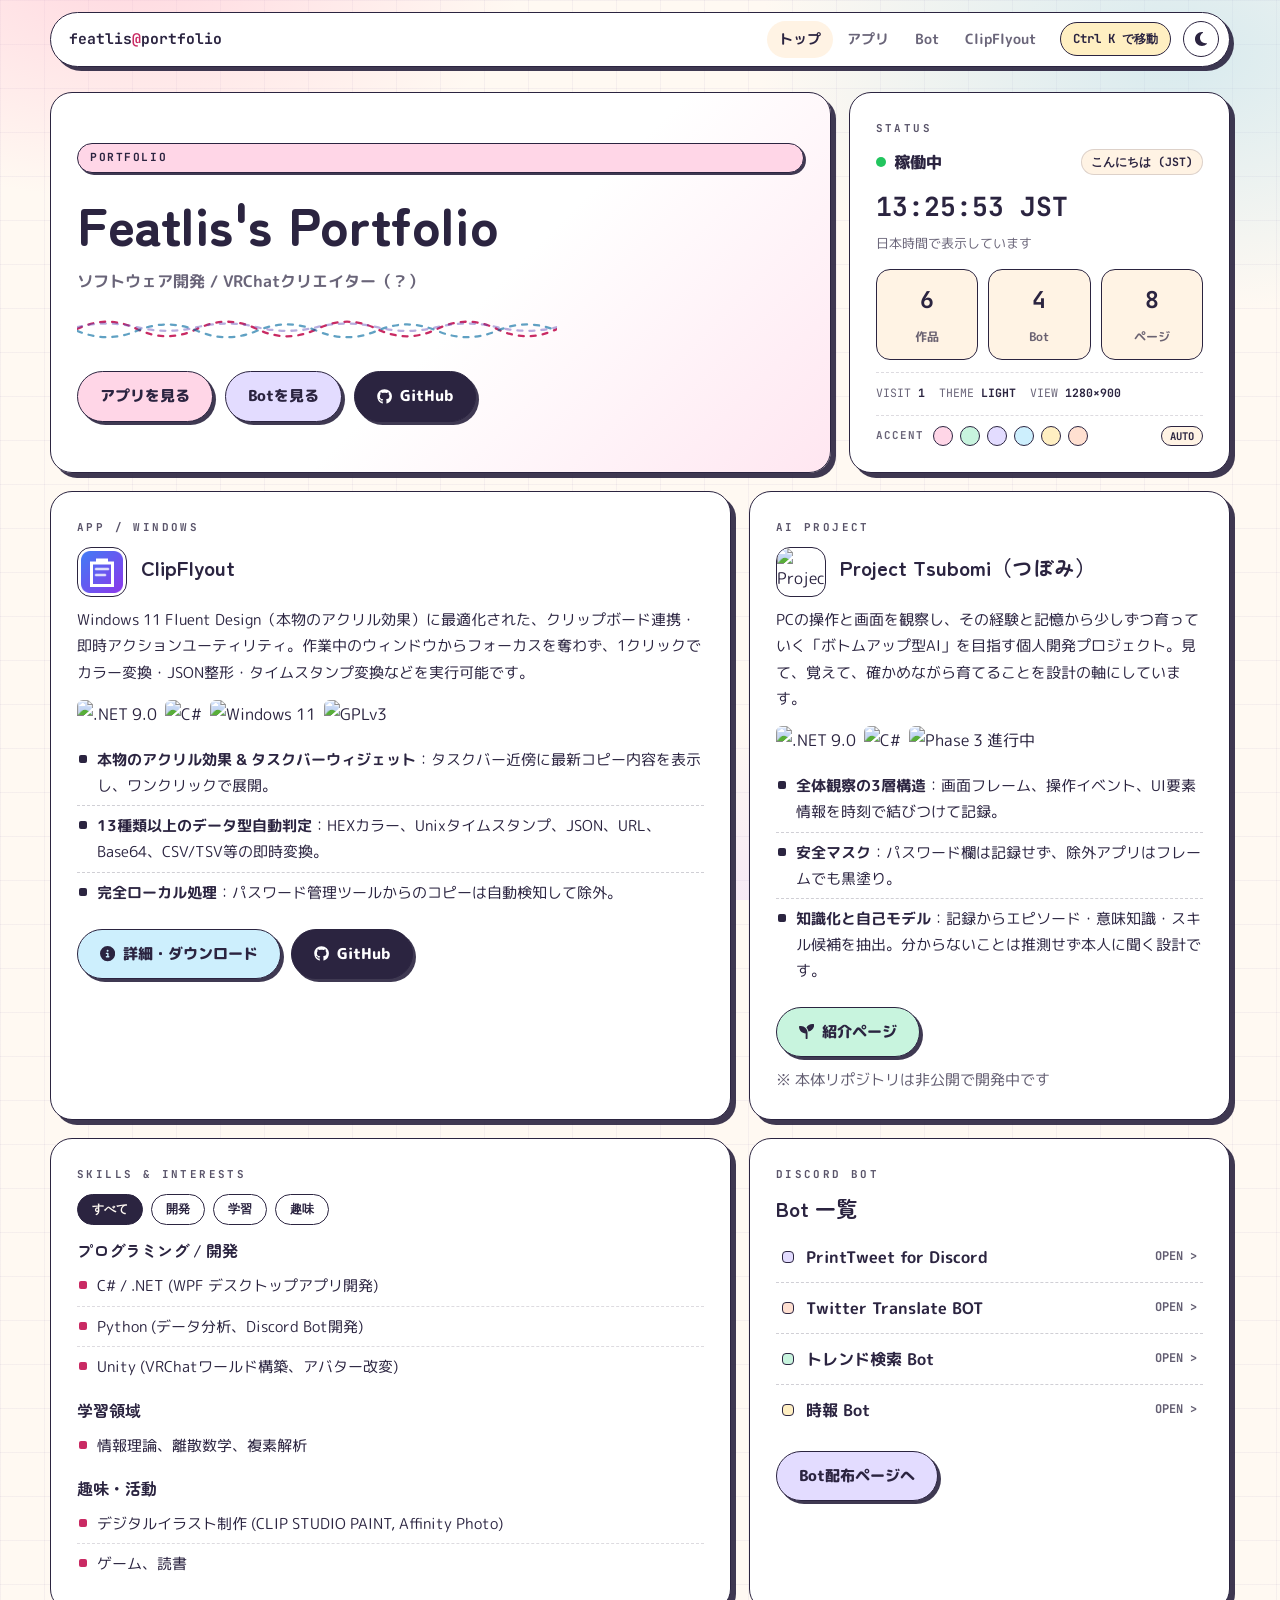
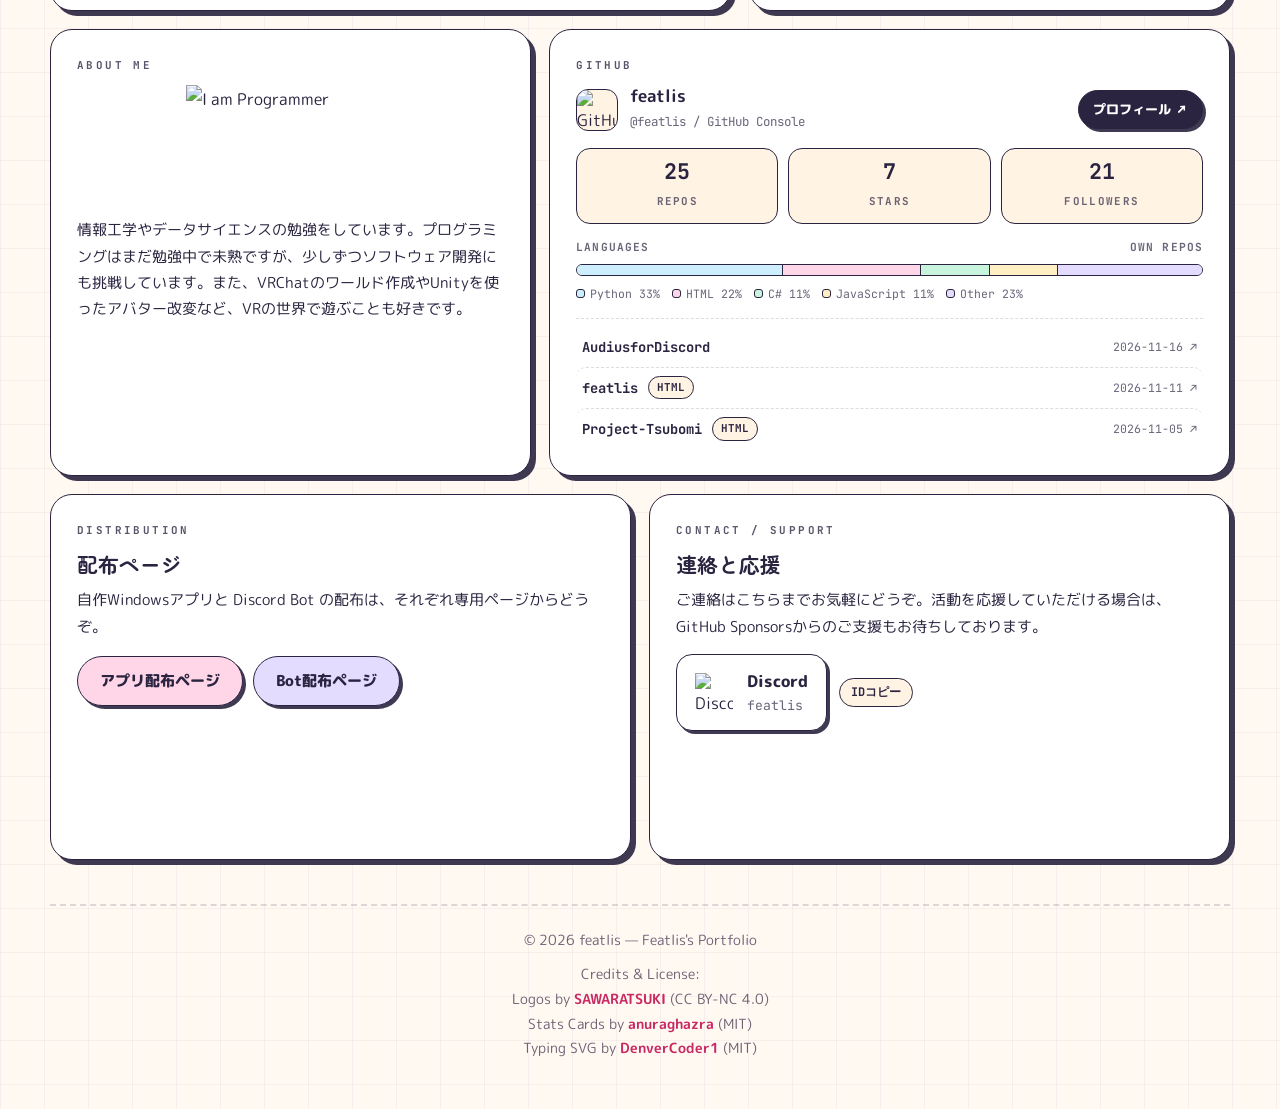
==== commit 619e0fb8: "fix(site): resolve dark mode, PJAX, a11y bugs - Fix dark-mode contrast failures, side-nav layout/PJA" ====
--- a/index.html
+++ b/index.html
@@ -1,266 +1,302 @@
 <!DOCTYPE html>
 <html lang="ja">
-
 <head>
     <meta charset="UTF-8">
     <meta name="viewport" content="width=device-width, initial-scale=1.0">
     <title>Featlis's Portfolio</title>
+    <meta name="color-scheme" content="light dark">
+    <script>(function(){try{var d=document.documentElement,m=document.querySelector('meta[name="color-scheme"]'),t=localStorage.getItem("theme");if(t==="dark"||t==="light"){d.setAttribute("data-theme",t);if(m)m.content=t;}else if(window.matchMedia("(prefers-color-scheme: dark)").matches){d.setAttribute("data-theme","dark");}var a=localStorage.getItem("accent");if(a)d.setAttribute("data-accent",a);if(sessionStorage.getItem("introSeen")==="1"||window.matchMedia("(prefers-reduced-motion: reduce)").matches){d.setAttribute("data-intro","skip");}}catch(e){}})();</script>
+    <noscript><style>#intro{display:none}</style></noscript>
     <meta name="description" content="Featlisのポートフォリオ。Windowsアプリ『ClipFlyout』やDiscord Bot、開発中のボトムアップ型AI『Project Tsubomi』などを紹介しています。">
+    <link rel="canonical" href="https://featlis.github.io/">
     <meta property="og:type" content="website">
     <meta property="og:site_name" content="Featlis's Portfolio">
     <meta property="og:title" content="Featlis's Portfolio">
     <meta property="og:description" content="Featlisのポートフォリオ。Windowsアプリ『ClipFlyout』やDiscord Bot、開発中のボトムアップ型AI『Project Tsubomi』などを紹介しています。">
     <meta property="og:url" content="https://featlis.github.io/">
-    <meta property="og:image" content="https://featlis.github.io/favicon.png">
-    <meta name="twitter:card" content="summary">
+    <meta property="og:image" content="https://featlis.github.io/assets/ogp.png">
+    <meta name="twitter:card" content="summary_large_image">
     <link rel="icon" type="image/png" href="./favicon.png?v=2">
     <link rel="apple-touch-icon" href="./favicon.png?v=2">
-    <link
-        href="https://fonts.googleapis.com/css2?family=M+PLUS+Rounded+1c:wght@400;700&family=Nunito:wght@400;700&display=swap"
-        rel="stylesheet">
-    <link rel="stylesheet" href="https://cdnjs.cloudflare.com/ajax/libs/font-awesome/6.4.0/css/all.min.css">
+    <link rel="preconnect" href="https://fonts.googleapis.com">
+    <link rel="preconnect" href="https://fonts.gstatic.com" crossorigin>
+    <link href="https://fonts.googleapis.com/css2?family=Zen+Maru+Gothic:wght@700;900&family=M+PLUS+Rounded+1c:wght@400;500;700;800&family=Space+Grotesk:wght@500;700&family=JetBrains+Mono:wght@400;700&display=swap" rel="stylesheet">
     <link rel="stylesheet" href="css/style.css">
 </head>
-
 <body>
-    <canvas id="particles"></canvas>
+    <a class="skip-link" href="#main">メインコンテンツへスキップ</a>
+    <div id="intro" aria-hidden="true">
+        <div class="intro-inner">
+            <span class="chip c-pink">FEATLIS.GITHUB.IO</span>
+            <div class="intro-title">Featlis's Portfolio</div>
+            <div class="intro-bar"><span></span><span></span><span></span><span></span><span></span><span></span></div>
+            <div class="intro-note">LOADING</div>
+        </div>
+    </div>
+    <div id="progressBar"></div>
+    <header class="topbar">
+        <a class="logo" href="./">featlis<b>@</b>portfolio</a>
+        <nav aria-label="メインメニュー">
+            <a href="./">トップ</a>
+            <a href="featlis-apps">アプリ</a>
+            <a href="featlis-discordbot">Bot</a>
+            <a href="clipflyout">ClipFlyout</a>
+        </nav>
+        <button class="tbtn kbd" id="paletteBtn" type="button" aria-haspopup="dialog" aria-controls="palette"><span class="kbd-desktop">Ctrl K で移動</span><span class="kbd-mobile">移動</span></button>
+        <button class="tbtn icon" id="themeToggle" type="button" aria-label="テーマ切替"><svg class="ic" viewBox="0 0 384 512" aria-hidden="true" focusable="false"><path d="M223.5 32C100 32 0 132.3 0 256S100 480 223.5 480c60.6 0 115.5-24.2 155.8-63.4c5-4.9 6.3-12.5 3.1-18.7s-10.1-9.7-17-8.5c-9.8 1.7-19.8 2.6-30.1 2.6c-96.9 0-175.5-78.8-175.5-176c0-65.8 36-123.1 89.3-153.3c6.1-3.5 9.2-10.5 7.7-17.3s-7.3-11.9-14.3-12.5c-6.3-.5-12.6-.8-19-.8z"/></svg></button>
+    </header>
     <div class="container">
-        <header class="fade-in">
-            <h1 class="typing-effect">Featlis's Portfolio</h1>
-            <div class="subtitle">ソフトウェア開発 / VRChatクリエイター（？）</div>
-        </header>
-
-        <section class="fade-in">
-            <h2>About Me</h2>
-            <div style="text-align: center; margin: 20px 0;">
-                <img src="https://raw.githubusercontent.com/SAWARATSUKI/KawaiiLogos/main/IamSeries/png/IamProgrammer!.png"
-                    class="float-anim" style="width: 350px; max-width: 100%; height: auto;" alt="I am Programmer">
-            </div>
-            <p>
-                情報工学やデータサイエンスの勉強をしています。<br>
-                プログラミングはまだ勉強中で未熟ですが、少しずつソフトウェア開発にも挑戦しています。<br>
-                また、VRChatのワールド作成やUnityを使ったアバター改変など、VRの世界で遊ぶことも好きです。
-            </p>
-            <div
-                style="display: flex; justify-content: center; align-items: center; flex-wrap: wrap; gap: 15px; margin-top: 30px;">
-                <a href="https://github.com/featlis" target="_blank" class="contact-card"
-                    style="margin: 5px; padding: 15px; height: 150px; width: 150px; flex-direction: column; justify-content: center; align-items: center; text-align: center;">
-                    <img src="https://img.icons8.com/fluency/96/github.png" height="55" alt="GitHub">
-                    <div class="contact-info"
-                        style="margin-left: 0; margin-top: 8px; text-align: center; display: flex; flex-direction: column; align-items: center;">
-                        <span class="service-name" style="font-size: 1.1em; font-weight: bold;">GitHub</span>
-                        <span class="account-id" style="font-size: 0.9em;">featlis</span>
-                    </div>
-                </a>
-                <img src="https://github-stats-extended.vercel.app/api?username=featlis&show_icons=true&hide_border=true&bg_color=ffffff&title_color=ff6584&text_color=333333&icon_color=ff6584"
-                    class="stats-card" height="150" alt="GitHub Stats" style="margin: 5px; max-width: 100%;">
-                <img src="https://github-stats-extended.vercel.app/api/top-langs/?username=featlis&layout=compact&hide_border=true&bg_color=ffffff&title_color=ff6584&text_color=333333&icon_color=ff6584"
-                    class="stats-card" height="150" alt="Top Languages" style="margin: 5px; max-width: 100%;">
-            </div>
-
-            <div style="text-align: center; margin-top: 30px;">
-                <p style="margin-bottom: 15px; font-size: 0.95em;">もし私の活動を応援していただける場合は、GitHub Sponsorsからのご支援をお待ちしております！
-                </p>
-                <iframe src="https://github.com/sponsors/featlis/card" title="Sponsor featlis" height="80" width="600"
-                    style="border: 0; max-width: 100%; border-radius: 6px;"></iframe>
-            </div>
-        </section>
-
-        <section class="fade-in">
-            <h2>Projects</h2>
-
-            <div style="display: grid; grid-template-columns: repeat(auto-fit, minmax(300px, 1fr)); gap: 20px; margin-bottom: 30px;">
-                <div class="card highlight-card app-highlight" style="margin-top: 0;">
-                    <h3 style="color: #8e44ad; font-size: 1.4em; margin-top: 0;">💻 アプリケーション配布ページ</h3>
-                    <p>自作Windowsデスクトップアプリ（ClipFlyout等）の機能紹介やダウンロードはこちら！</p>
-                    <a href="featlis-apps" class="app-page-btn">アプリ配布ページへ行く ✨</a>
-                </div>
-
-                <div class="card highlight-card" style="margin-top: 0;">
-                    <h3 style="color: var(--accent-color); font-size: 1.4em; margin-top: 0;">🤖 Discord BOT 配布ページ</h3>
-                    <p>自作Discord BOTの導入リンクや、詳細な使い方・設定方法はこちらの専用ページに！</p>
-                    <a href="featlis-discordbot" class="bot-page-btn">Bot配布ページへ行く ✨</a>
-                </div>
-            </div>
-
-            <div class="card" style="margin-bottom: 30px;">
-                <div style="display: flex; align-items: center; gap: 15px; margin-bottom: 12px; flex-wrap: wrap;">
-                    <img src="assets/clipflyout/app-icon.png" alt="ClipFlyout Icon" style="width: 48px; height: 48px; border-radius: 12px; box-shadow: 0 4px 10px rgba(0,0,0,0.1);">
-                    <h3 style="margin: 0; font-size: 1.4em;">ClipFlyout</h3>
+        <main id="main" class="bento">
+            <section class="tile hero-tile w8">
+                <span class="chip c-pink">PORTFOLIO</span>
+                <h1 id="typedTitle" data-text="Featlis's Portfolio">Featlis's Portfolio</h1>
+                <div class="subtitle">ソフトウェア開発 / VRChatクリエイター（？）</div>
+                <svg class="hero-wave" viewBox="0 0 560 44" preserveAspectRatio="none" aria-hidden="true">
+                    <path class="w1" d="M0 22 Q 35 6, 70 22 T 140 22 T 210 22 T 280 22 T 350 22 T 420 22 T 490 22 T 560 22" />
+                    <path class="w2" d="M0 24 Q 35 38, 70 24 T 140 24 T 210 24 T 280 24 T 350 24 T 420 24 T 490 24 T 560 24" />
+                    <path class="w3" d="M0 20 Q 35 12, 70 20 T 140 20 T 210 20 T 280 20 T 350 20 T 420 20 T 490 20 T 560 20" />
+                </svg>
+                <div class="hero-cta">
+                    <a href="featlis-apps" class="btn btn-invite">アプリを見る</a>
+                    <a href="featlis-discordbot" class="btn btn-portfolio">Botを見る</a>
+                    <a href="https://github.com/featlis" target="_blank" rel="noopener noreferrer" class="btn btn-github"><svg class="ic" viewBox="0 0 496 512" aria-hidden="true" focusable="false"><path d="M165.9 397.4c0 2-2.3 3.6-5.2 3.6-3.3.3-5.6-1.3-5.6-3.6 0-2 2.3-3.6 5.2-3.6 3-.3 5.6 1.3 5.6 3.6zm-31.1-4.5c-.7 2 1.3 4.3 4.3 4.9 2.6 1 5.6 0 6.2-2s-1.3-4.3-4.3-5.2c-2.6-.7-5.5.3-6.2 2.3zm44.2-1.7c-2.9.7-4.9 2.6-4.6 4.9.3 2 2.9 3.3 5.9 2.6 2.9-.7 4.9-2.6 4.6-4.6-.3-1.9-3-3.2-5.9-2.9zM244.8 8C106.1 8 0 113.3 0 252c0 110.9 69.8 205.8 169.5 239.2 12.8 2.3 17.3-5.6 17.3-12.1 0-6.2-.3-40.4-.3-61.4 0 0-70 15-84.7-29.8 0 0-11.4-29.1-27.8-36.6 0 0-22.9-15.7 1.6-15.4 0 0 24.9 2 38.6 25.8 21.9 38.6 58.6 27.5 72.9 20.9 2.3-16 8.8-27.1 16-33.7-55.9-6.2-112.3-14.3-112.3-110.5 0-27.5 7.6-41.3 23.6-58.9-2.6-6.5-11.1-33.3 2.6-67.9 20.9-6.5 69 27 69 27 20-5.6 41.5-8.5 62.8-8.5s42.8 2.9 62.8 8.5c0 0 48.1-33.6 69-27 13.7 34.7 5.2 61.4 2.6 67.9 16 17.7 25.8 31.5 25.8 58.9 0 96.5-58.9 104.2-114.8 110.5 9.2 7.9 17 22.9 17 46.4 0 33.7-.3 75.4-.3 83.6 0 6.5 4.6 14.4 17.3 12.1C428.2 457.8 496 362.9 496 252 496 113.3 383.5 8 244.8 8zM97.2 352.9c-1.3 1-1 3.3.7 5.2 1.6 1.6 3.9 2.3 5.2 1 1.3-1 1-3.3-.7-5.2-1.6-1.6-3.9-2.3-5.2-1zm-10.8-8.1c-.7 1.3.3 2.9 2.3 3.9 1.6 1 3.6.7 4.3-.7.7-1.3-.3-2.9-2.3-3.9-2-.6-3.6-.3-4.3.7zm32.4 35.6c-1.6 1.3-1 4.3 1.3 6.2 2.3 2.3 5.2 2.6 6.5 1 1.3-1.3.7-4.3-1.3-6.2-2.2-2.3-5.2-2.6-6.5-1zm-11.4-14.7c-1.6 1-1.6 3.6 0 5.9 1.6 2.3 4.3 3.3 5.6 2.3 1.6-1.3 1.6-3.9 0-6.2-1.4-2.3-4-3.3-5.6-2z"/></svg> GitHub</a>
+                </div>
+            </section>
+
+            <section class="tile status-tile w4">
+                <span class="t-label">STATUS</span>
+                <h2 class="sr-only">ステータス</h2>
+                <div class="status-head">
+                    <span class="live"><i></i>稼働中</span>
+                    <span class="status-greet" id="jstGreeting">JST LIVE</span>
+                </div>
+                <div class="clock" id="clock">--:--:-- JST</div>
+                <p class="text-soft" style="font-size:.82rem;">日本時間で表示しています</p>
+                <div class="nums">
+                    <div class="num"><b data-count="6">6</b><span>作品</span></div>
+                    <div class="num"><b data-count="4">4</b><span>Bot</span></div>
+                    <div class="num"><b data-count="8">8</b><span>ページ</span></div>
+                </div>
+                <div class="status-meta">
+                    <span>VISIT <strong id="metaVisits">1</strong></span>
+                    <span>THEME <strong id="metaTheme">LIGHT</strong></span>
+                    <span>VIEW <strong id="metaViewport">--</strong></span>
+                </div>
+                <div class="accent-picker" role="group" aria-label="アクセントカラー選択">
+                    <span class="accent-picker-label">ACCENT</span>
+                    <button type="button" class="accent-swatch sw-pink" data-accent-pick="pink" aria-label="ピンク" aria-pressed="false"></button>
+                    <button type="button" class="accent-swatch sw-mint" data-accent-pick="mint" aria-label="ミント" aria-pressed="false"></button>
+                    <button type="button" class="accent-swatch sw-lavender" data-accent-pick="lavender" aria-label="ラベンダー" aria-pressed="false"></button>
+                    <button type="button" class="accent-swatch sw-blue" data-accent-pick="blue" aria-label="ブルー" aria-pressed="false"></button>
+                    <button type="button" class="accent-swatch sw-yellow" data-accent-pick="yellow" aria-label="イエロー" aria-pressed="false"></button>
+                    <button type="button" class="accent-swatch sw-peach" data-accent-pick="peach" aria-label="ピーチ" aria-pressed="false"></button>
+                    <button type="button" class="accent-reset on" data-accent-pick="auto" aria-pressed="true">AUTO</button>
+                </div>
+            </section>
+
+            <section class="tile w7 c-blue">
+                <span class="t-label">APP / WINDOWS</span>
+                <div class="work-head">
+                    <img src="assets/clipflyout/app-icon.png" width="50" height="50" alt="ClipFlyout Icon" decoding="async">
+                    <h2>ClipFlyout</h2>
                 </div>
                 <p>Windows 11 Fluent Design（本物のアクリル効果）に最適化された、クリップボード連携・即時アクションユーティリティ。作業中のウィンドウからフォーカスを奪わず、1クリックでカラー変換・JSON整形・タイムスタンプ変換などを実行可能です。</p>
-
                 <div class="badges">
-                    <a href="https://dotnet.microsoft.com/" target="_blank" class="badge-link">
-                        <img src="https://img.shields.io/badge/.NET-9.0%20WPF-512BD4?style=for-the-badge&logo=dotnet&logoColor=white" alt=".NET 9.0">
-                    </a>
-                    <a href="https://learn.microsoft.com/dotnet/csharp/" target="_blank" class="badge-link">
-                        <img src="https://img.shields.io/badge/C%23-239120?style=for-the-badge&logo=csharp&logoColor=white" alt="C#">
-                    </a>
-                    <a href="https://github.com/featlis/ClipFlyout" target="_blank" class="badge-link">
-                        <img src="https://img.shields.io/badge/Windows_11-0078D4?style=for-the-badge&logo=windows&logoColor=white" alt="Windows 11">
-                    </a>
-                    <a href="https://github.com/featlis/ClipFlyout/blob/main/LICENSE" target="_blank" class="badge-link">
-                        <img src="https://img.shields.io/badge/License-GPLv3-green.svg?style=for-the-badge" alt="GPLv3">
-                    </a>
-                </div>
-
+                    <span class="badge-link"><img src="https://img.shields.io/badge/.NET-9.0%20WPF-512BD4?style=for-the-badge&logo=dotnet&logoColor=white" alt=".NET 9.0" loading="lazy" decoding="async"></span>
+                    <span class="badge-link"><img src="https://img.shields.io/badge/C%23-239120?style=for-the-badge&logo=csharp&logoColor=white" alt="C#" loading="lazy" decoding="async"></span>
+                    <span class="badge-link"><img src="https://img.shields.io/badge/Windows_11-0078D4?style=for-the-badge&logo=windows&logoColor=white" alt="Windows 11" loading="lazy" decoding="async"></span>
+                    <span class="badge-link"><img src="https://img.shields.io/badge/License-GPLv3-green.svg?style=for-the-badge" alt="GPLv3" loading="lazy" decoding="async"></span>
+                </div>
                 <ul>
-                    <li><strong>本物のアクリル効果 & タスクバーウィジェット</strong>: Windows 11 DWM トランジェントアクリルを採用。タスクバー近傍にシームレスに最新コピー内容を表示し、ワンクリックで展開。</li>
-                    <li><strong>13種類以上のデータ型自動判定</strong>: HEXカラー、Unixタイムスタンプ、JSON、Web URL、クリーンURL、Base64、CSV/TSV等の即時変換と「自動ペースト連携」。</li>
-                    <li><strong>完全ローカル処理 & プライバシー保護</strong>: パスワード管理ツール（1Password, Bitwarden, KeePass等）からのコピーは自動検知して除外。</li>
+                    <li><strong>本物のアクリル効果 &amp; タスクバーウィジェット</strong>：タスクバー近傍に最新コピー内容を表示し、ワンクリックで展開。</li>
+                    <li><strong>13種類以上のデータ型自動判定</strong>：HEXカラー、Unixタイムスタンプ、JSON、URL、Base64、CSV/TSV等の即時変換。</li>
+                    <li><strong>完全ローカル処理</strong>：パスワード管理ツールからのコピーは自動検知して除外。</li>
                 </ul>
-
-                <div style="margin-top: 15px; display: flex; gap: 10px; flex-wrap: wrap;">
-                    <a href="clipflyout" class="btn btn-detail" style="background-color: #8e44ad;">
-                        <i class="fa-solid fa-circle-info"></i> 詳細・ダウンロードページ
-                    </a>
-                    <a href="https://github.com/featlis/ClipFlyout" target="_blank" class="btn btn-github">
-                        <i class="fa-brands fa-github"></i> GitHub
-                    </a>
-                </div>
-            </div>
-
-            <div class="card" style="margin-bottom: 30px;">
-                <div style="display: flex; align-items: center; gap: 15px; margin-bottom: 12px; flex-wrap: wrap;">
-                    <img src="https://featlis.github.io/Project-Tsubomi/assets/app-icon.webp" alt="Project Tsubomi Icon" style="width: 48px; height: 48px; border-radius: 12px; box-shadow: 0 4px 10px rgba(0,0,0,0.1);">
-                    <h3 style="margin: 0; font-size: 1.4em;">Project Tsubomi（つぼみ）</h3>
-                </div>
-                <p>PCの操作と画面を観察し、その経験と記憶から少しずつ育っていく「ボトムアップ型AI」を目指す個人開発プロジェクト。あらかじめ賢く作るのではなく、見て、覚えて、確かめながら育てることを設計の軸にしています。</p>
-
+                <div class="work-btns">
+                    <a href="clipflyout" class="btn btn-detail"><svg class="ic" viewBox="0 0 512 512" aria-hidden="true" focusable="false"><path d="M256 512A256 256 0 1 0 256 0a256 256 0 1 0 0 512zM216 336l24 0 0-64-24 0c-13.3 0-24-10.7-24-24s10.7-24 24-24l48 0c13.3 0 24 10.7 24 24l0 88 8 0c13.3 0 24 10.7 24 24s-10.7 24-24 24l-80 0c-13.3 0-24-10.7-24-24s10.7-24 24-24zm40-208a32 32 0 1 1 0 64 32 32 0 1 1 0-64z"/></svg> 詳細・ダウンロード</a>
+                    <a href="https://github.com/featlis/ClipFlyout" target="_blank" rel="noopener noreferrer" class="btn btn-github"><svg class="ic" viewBox="0 0 496 512" aria-hidden="true" focusable="false"><path d="M165.9 397.4c0 2-2.3 3.6-5.2 3.6-3.3.3-5.6-1.3-5.6-3.6 0-2 2.3-3.6 5.2-3.6 3-.3 5.6 1.3 5.6 3.6zm-31.1-4.5c-.7 2 1.3 4.3 4.3 4.9 2.6 1 5.6 0 6.2-2s-1.3-4.3-4.3-5.2c-2.6-.7-5.5.3-6.2 2.3zm44.2-1.7c-2.9.7-4.9 2.6-4.6 4.9.3 2 2.9 3.3 5.9 2.6 2.9-.7 4.9-2.6 4.6-4.6-.3-1.9-3-3.2-5.9-2.9zM244.8 8C106.1 8 0 113.3 0 252c0 110.9 69.8 205.8 169.5 239.2 12.8 2.3 17.3-5.6 17.3-12.1 0-6.2-.3-40.4-.3-61.4 0 0-70 15-84.7-29.8 0 0-11.4-29.1-27.8-36.6 0 0-22.9-15.7 1.6-15.4 0 0 24.9 2 38.6 25.8 21.9 38.6 58.6 27.5 72.9 20.9 2.3-16 8.8-27.1 16-33.7-55.9-6.2-112.3-14.3-112.3-110.5 0-27.5 7.6-41.3 23.6-58.9-2.6-6.5-11.1-33.3 2.6-67.9 20.9-6.5 69 27 69 27 20-5.6 41.5-8.5 62.8-8.5s42.8 2.9 62.8 8.5c0 0 48.1-33.6 69-27 13.7 34.7 5.2 61.4 2.6 67.9 16 17.7 25.8 31.5 25.8 58.9 0 96.5-58.9 104.2-114.8 110.5 9.2 7.9 17 22.9 17 46.4 0 33.7-.3 75.4-.3 83.6 0 6.5 4.6 14.4 17.3 12.1C428.2 457.8 496 362.9 496 252 496 113.3 383.5 8 244.8 8zM97.2 352.9c-1.3 1-1 3.3.7 5.2 1.6 1.6 3.9 2.3 5.2 1 1.3-1 1-3.3-.7-5.2-1.6-1.6-3.9-2.3-5.2-1zm-10.8-8.1c-.7 1.3.3 2.9 2.3 3.9 1.6 1 3.6.7 4.3-.7.7-1.3-.3-2.9-2.3-3.9-2-.6-3.6-.3-4.3.7zm32.4 35.6c-1.6 1.3-1 4.3 1.3 6.2 2.3 2.3 5.2 2.6 6.5 1 1.3-1.3.7-4.3-1.3-6.2-2.2-2.3-5.2-2.6-6.5-1zm-11.4-14.7c-1.6 1-1.6 3.6 0 5.9 1.6 2.3 4.3 3.3 5.6 2.3 1.6-1.3 1.6-3.9 0-6.2-1.4-2.3-4-3.3-5.6-2z"/></svg> GitHub</a>
+                </div>
+            </section>
+
+            <section class="tile w5 c-mint">
+                <span class="t-label">AI PROJECT</span>
+                <div class="work-head">
+                    <img src="https://featlis.github.io/Project-Tsubomi/assets/app-icon.webp" width="50" height="50" alt="Project Tsubomi Icon" decoding="async">
+                    <h2>Project Tsubomi（つぼみ）</h2>
+                </div>
+                <p>PCの操作と画面を観察し、その経験と記憶から少しずつ育っていく「ボトムアップ型AI」を目指す個人開発プロジェクト。見て、覚えて、確かめながら育てることを設計の軸にしています。</p>
                 <div class="badges">
-                    <span class="badge-link"><img src="https://img.shields.io/badge/.NET-9.0%20WPF-512BD4?style=for-the-badge&logo=dotnet&logoColor=white" alt=".NET 9.0"></span>
-                    <span class="badge-link"><img src="https://img.shields.io/badge/C%23-239120?style=for-the-badge&logo=csharp&logoColor=white" alt="C#"></span>
-                    <span class="badge-link"><img src="https://img.shields.io/badge/Windows-0078D4?style=for-the-badge&logo=windows&logoColor=white" alt="Windows"></span>
-                    <span class="badge-link"><img src="https://img.shields.io/badge/Status-Phase%200%20%E5%8F%97%E3%81%91%E5%85%A5%E3%82%8C%E7%A2%BA%E8%AA%8D%E4%B8%AD-ff8fab?style=for-the-badge" alt="Phase 0 受け入れ確認中"></span>
-                </div>
-
+                    <span class="badge-link"><img src="https://img.shields.io/badge/.NET-9.0%20WPF-512BD4?style=for-the-badge&logo=dotnet&logoColor=white" alt=".NET 9.0" loading="lazy" decoding="async"></span>
+                    <span class="badge-link"><img src="https://img.shields.io/badge/C%23-239120?style=for-the-badge&logo=csharp&logoColor=white" alt="C#" loading="lazy" decoding="async"></span>
+                    <span class="badge-link"><img src="https://img.shields.io/badge/Status-Phase%203%20%E9%80%B2%E8%A1%8C%E4%B8%AD-ff8fab?style=for-the-badge" alt="Phase 3 進行中" loading="lazy" decoding="async"></span>
+                </div>
                 <ul>
-                    <li><strong>全体観察の3層構造</strong>: DXGI Desktop Duplication の画面フレーム、低レベルフックの操作イベント、UI Automation の要素情報を時刻で結びつけて記録。</li>
-                    <li><strong>安全マスク</strong>: パスワード欄は記録せず、除外アプリはフレームでも黒塗り。マスクは保存前に必ず適用されます。</li>
-                    <li><strong>知識化と自己モデル</strong>: 記録からエピソード・意味知識・スキル候補を抽出（Phase 1以降）。分からないことは推測せず本人に聞く設計です。</li>
+                    <li><strong>全体観察の3層構造</strong>：画面フレーム、操作イベント、UI要素情報を時刻で結びつけて記録。</li>
+                    <li><strong>安全マスク</strong>：パスワード欄は記録せず、除外アプリはフレームでも黒塗り。</li>
+                    <li><strong>知識化と自己モデル</strong>：記録からエピソード・意味知識・スキル候補を抽出。分からないことは推測せず本人に聞く設計です。</li>
                 </ul>
-
-                <div style="margin-top: 15px; display: flex; gap: 10px; flex-wrap: wrap; align-items: center;">
-                    <a href="https://featlis.github.io/Project-Tsubomi/" target="_blank" class="btn btn-detail" style="background: linear-gradient(135deg, #ff8fab, #5ea768);">
-                        <i class="fa-solid fa-seedling"></i> 紹介ページ
-                    </a>
-                    <span style="font-size: 0.85em; color: #888;">※ 本体リポジトリは非公開で開発中です</span>
-                </div>
-            </div>
-
-            <div class="card">
-                <h3>PrintTweet for Discord</h3>
-                <p>Twitter(X)のURLから、ツイートのスクリーンショット画像をDiscordに送信する小さなBotを作ってみました。</p>
-
-                <div class="badges">
-                    <a href="https://www.python.org/" target="_blank" class="badge-link">
-                        <img src="https://img.shields.io/badge/Python-3776AB?style=for-the-badge&logo=python&logoColor=white"
-                            alt="Python">
-                    </a>
-                    <a href="https://discordpy.readthedocs.io/" target="_blank" class="badge-link">
-                        <img src="https://img.shields.io/badge/Discord.py-5865F2?style=for-the-badge&logo=discord&logoColor=white"
-                            alt="Discord">
-                    </a>
-                    <a href="https://github.com/Xacnio/tweetcapture" target="_blank" class="badge-link">
-                        <img src="https://img.shields.io/badge/tweetcapture-000000?style=for-the-badge&logo=github&logoColor=white"
-                            alt="tweetcapture">
-                    </a>
-                </div>
-
-                <ul>
-                    <li><strong>高品質な画像生成</strong>: <code>tweetcapture</code> を用いて、RT・いいね数なども含めたツイートのスクリーンショットを生成します。
-                    </li>
-                    <li><strong>柔軟なテーマ対応</strong>: スラッシュコマンド（<code>/print</code>）の引数でライトモード / ダークモード /
-                        ブラックモードのテーマ選択が可能です。</li>
-                </ul>
-            </div>
-
-            <div class="card">
-                <h3>Twitter Translate BOT for Discord</h3>
-                <p>Discordでのコミュニケーションを少し便利にしたくて、X(Twitter)のリンクを検知して翻訳するBotを作成しました。</p>
-
-                <div class="badges">
-                    <a href="https://www.python.org/" target="_blank" class="badge-link">
-                        <img src="https://img.shields.io/badge/Python-3776AB?style=for-the-badge&logo=python&logoColor=white"
-                            alt="Python">
-                    </a>
-                    <a href="https://discordpy.readthedocs.io/" target="_blank" class="badge-link">
-                        <img src="https://img.shields.io/badge/Discord.py-5865F2?style=for-the-badge&logo=discord&logoColor=white"
-                            alt="Discord">
-                    </a>
-                    <a href="https://docs.aiohttp.org/" target="_blank" class="badge-link">
-                        <img src="https://img.shields.io/badge/aiohttp-2C5BB4?style=for-the-badge&logo=aiohttp&logoColor=white"
-                            alt="aiohttp">
-                    </a>
-                </div>
-
-                <ul>
-                    <li><strong>非同期処理</strong>:
-                        ユーザーのメッセージからリンクを抽出し、非同期HTTPクライアント（<code>aiohttp</code>）を用いてAPIから翻訳結果を取得します。</li>
-                    <li><strong>UIの実装</strong>: <code>discord.ui.View</code>
-                        を活用したボタンUIを実装し、チャット上で直感的に翻訳先の言語を切り替えられるようにしました。</li>
-                    <li><strong>ローカライゼーション</strong>: ユーザーのDiscordクライアント言語設定を判定し、メッセージを翻訳する仕組みを取り入れました。</li>
-                    <li><strong>設定の永続化</strong>: スラッシュコマンドで変更したサーバー設定を <code>bot_config.json</code> に保存するようにしました。</li>
-                </ul>
-            </div>
-        </section>
-
-        <section class="fade-in">
-            <h2>Skills & Interests</h2>
-            <div class="skills-container">
-                <div class="skill-category">
-                    <h3>💻 プログラミング / 開発</h3>
+                <div class="work-btns">
+                    <a href="https://featlis.github.io/Project-Tsubomi/" target="_blank" rel="noopener noreferrer" class="btn btn-mint"><svg class="ic" viewBox="0 0 512 512" aria-hidden="true" focusable="false"><path d="M512 32c0 113.6-84.6 207.5-194.2 222c-7.1-53.4-30.6-101.6-65.3-139.3C290.8 46.3 364 0 448 0l32 0c17.7 0 32 14.3 32 32zM0 96C0 78.3 14.3 64 32 64l32 0c123.7 0 224 100.3 224 224l0 32 0 160c0 17.7-14.3 32-32 32s-32-14.3-32-32l0-160C100.3 320 0 219.7 0 96z"/></svg> 紹介ページ</a>
+                </div>
+                <p class="note-small">※ 本体リポジトリは非公開で開発中です</p>
+            </section>
+
+            <section class="tile w7">
+                <span class="t-label">SKILLS &amp; INTERESTS</span>
+                <h2 class="sr-only">スキルと関心</h2>
+                <div class="filter-chips" role="group" aria-label="スキル絞り込み">
+                    <button type="button" data-filter="all" class="on" aria-pressed="true">すべて</button>
+                    <button type="button" data-filter="dev" aria-pressed="false">開発</button>
+                    <button type="button" data-filter="study" aria-pressed="false">学習</button>
+                    <button type="button" data-filter="hobby" aria-pressed="false">趣味</button>
+                </div>
+                <div class="skill-group" data-cat="dev">
+                    <h3>プログラミング / 開発</h3>
                     <ul>
                         <li>C# / .NET (WPF デスクトップアプリ開発)</li>
                         <li>Python (データ分析、Discord Bot開発)</li>
                         <li>Unity (VRChatワールド構築、アバター改変)</li>
                     </ul>
                 </div>
-                <div class="skill-category">
-                    <h3>📚 学習領域</h3>
-                    <ul>
-                        <li>情報理論、離散数学、複素解析</li>
-                    </ul>
-                </div>
-                <div class="skill-category">
-                    <h3>🎨 趣味・活動</h3>
+                <div class="skill-group" data-cat="study">
+                    <h3>学習領域</h3>
+                    <ul><li>情報理論、離散数学、複素解析</li></ul>
+                </div>
+                <div class="skill-group" data-cat="hobby">
+                    <h3>趣味・活動</h3>
                     <ul>
                         <li>デジタルイラスト制作 (CLIP STUDIO PAINT, Affinity Photo)</li>
                         <li>ゲーム、読書</li>
                     </ul>
                 </div>
-            </div>
-        </section>
-
-        <section class="fade-in" style="animation-delay: 0.7s;">
-            <h2>Contact</h2>
-            <div style="text-align: center; margin: 30px 0;">
-                <p>ご連絡はこちらまでお気軽にどうぞ！</p>
-                <a href="https://discord.com/users/533128660044218408" target="_blank" class="contact-card">
-                    <img src="https://img.icons8.com/fluency/96/discord-logo.png" height="40" alt="Discord">
-                    <div class="contact-info">
-                        <span class="service-name">Discord</span>
-                        <span class="account-id">featlis</span>
+            </section>
+
+            <section class="tile w5 c-pink">
+                <span class="t-label">DISCORD BOT</span>
+                <h2>Bot 一覧</h2>
+                <div class="bot-rows">
+                    <a href="print-tweet"><span class="dot c-lavender"></span>PrintTweet for Discord<span class="go">OPEN &gt;</span></a>
+                    <a href="twitter-translate-bot"><span class="dot c-peach"></span>Twitter Translate BOT<span class="go">OPEN &gt;</span></a>
+                    <a href="find-trends"><span class="dot c-mint"></span>トレンド検索 Bot<span class="go">OPEN &gt;</span></a>
+                    <a href="time-signal"><span class="dot c-yellow"></span>時報 Bot<span class="go">OPEN &gt;</span></a>
+                </div>
+                <div class="work-btns">
+                    <a href="featlis-discordbot" class="btn btn-portfolio">Bot配布ページへ</a>
+                </div>
+            </section>
+
+            <section class="tile w5 c-yellow">
+                <span class="t-label">ABOUT ME</span>
+                <h2 class="sr-only">自己紹介</h2>
+                <img class="about-img" src="https://raw.githubusercontent.com/SAWARATSUKI/KawaiiLogos/main/IamSeries/png/IamProgrammer!.png" width="210" height="120" alt="I am Programmer" loading="lazy" decoding="async">
+                <p>情報工学やデータサイエンスの勉強をしています。プログラミングはまだ勉強中で未熟ですが、少しずつソフトウェア開発にも挑戦しています。また、VRChatのワールド作成やUnityを使ったアバター改変など、VRの世界で遊ぶことも好きです。</p>
+            </section>
+
+            <section class="tile w7" id="ghConsole">
+                <span class="t-label">GITHUB</span>
+                <h2 class="sr-only">GitHub ステータス</h2>
+                <div class="gh-head">
+                    <div class="gh-handle">
+                        <img src="https://img.icons8.com/fluency/96/github.png" width="42" height="42" alt="GitHub" loading="lazy" decoding="async">
+                        <div>
+                            <strong>featlis</strong>
+                            <span>@featlis / GitHub Console</span>
+                        </div>
                     </div>
-                </a>
-            </div>
-        </section>
-
-        <footer
-            style="margin-top: 50px; padding-top: 20px; border-top: 1px solid var(--border-color); font-size: 0.9em; color: #8b949e; text-align: center;">
-            <p>Credits & License:</p>
-            <ul style="list-style: none; padding: 0;">
-                <li>Logos by <a href="https://github.com/SAWARATSUKI/KawaiiLogos" target="_blank"
-                        style="color: var(--accent-color); text-decoration: none;">SAWARATSUKI</a> (CC BY-NC 4.0)</li>
-                <li>Stats Cards by <a href="https://github.com/anuraghazra/github-readme-stats" target="_blank"
-                        style="color: var(--accent-color); text-decoration: none;">anuraghazra</a> (MIT)</li>
-                <li>Typing SVG by <a href="https://github.com/DenverCoder1/readme-typing-svg" target="_blank"
-                        style="color: var(--accent-color); text-decoration: none;">DenverCoder1</a> (MIT)</li>
+                    <a href="https://github.com/featlis" target="_blank" rel="noopener noreferrer" class="btn btn-github btn-sm">プロフィール ↗</a>
+                </div>
+                <div class="gh-metrics">
+                    <div class="gh-metric"><b id="ghRepos">25</b><span>REPOS</span></div>
+                    <div class="gh-metric"><b id="ghStars">7</b><span>STARS</span></div>
+                    <div class="gh-metric"><b id="ghFollowers">21</b><span>FOLLOWERS</span></div>
+                </div>
+                <div class="gh-lang-wrap">
+                    <div class="gh-lang-head"><span>LANGUAGES</span><span>OWN REPOS</span></div>
+                    <div class="gh-lang-bar" id="ghLangBar">
+                        <span class="gh-lang-seg seg-0" style="width: 33%" title="Python 33%"></span>
+                        <span class="gh-lang-seg seg-1" style="width: 22%" title="HTML 22%"></span>
+                        <span class="gh-lang-seg seg-2" style="width: 11%" title="C# 11%"></span>
+                        <span class="gh-lang-seg seg-3" style="width: 11%" title="JavaScript 11%"></span>
+                        <span class="gh-lang-seg seg-4" style="width: 23%" title="Other 23%"></span>
+                    </div>
+                    <div class="gh-lang-legend" id="ghLangLegend">
+                        <span><i class="gh-lang-dot seg-0"></i>Python 33%</span>
+                        <span><i class="gh-lang-dot seg-1"></i>HTML 22%</span>
+                        <span><i class="gh-lang-dot seg-2"></i>C# 11%</span>
+                        <span><i class="gh-lang-dot seg-3"></i>JavaScript 11%</span>
+                        <span><i class="gh-lang-dot seg-4"></i>Other 23%</span>
+                    </div>
+                </div>
+                <div class="gh-repos" id="ghRepoList">
+                    <a class="gh-repo" href="https://github.com/featlis/AudiusforDiscord" target="_blank" rel="noopener noreferrer">
+                        <span class="gh-repo-name">AudiusforDiscord</span>
+                        <span class="gh-repo-date">2026-11-16 ↗</span>
+                    </a>
+                    <a class="gh-repo" href="https://github.com/featlis/featlis" target="_blank" rel="noopener noreferrer">
+                        <span class="gh-repo-name">featlis</span>
+                        <span class="gh-lang-pill">HTML</span>
+                        <span class="gh-repo-date">2026-11-11 ↗</span>
+                    </a>
+                    <a class="gh-repo" href="https://github.com/featlis/Project-Tsubomi" target="_blank" rel="noopener noreferrer">
+                        <span class="gh-repo-name">Project-Tsubomi</span>
+                        <span class="gh-lang-pill">HTML</span>
+                        <span class="gh-repo-date">2026-11-05 ↗</span>
+                    </a>
+                </div>
+                <!-- 案1(外部Stats SVG 2カラム)へ戻す場合の差し替えテンプレート:
+                <div class="gh-stats-grid">
+                    <img class="stats-card" src="https://github-stats-extended.vercel.app/api?username=featlis&amp;show_icons=true&amp;hide_border=true&amp;bg_color=ffffff&amp;title_color=c92a63&amp;text_color=2b2440&amp;icon_color=c92a63" data-light-src="https://github-stats-extended.vercel.app/api?username=featlis&amp;show_icons=true&amp;hide_border=true&amp;bg_color=ffffff&amp;title_color=c92a63&amp;text_color=2b2440&amp;icon_color=c92a63" data-dark-src="https://github-stats-extended.vercel.app/api?username=featlis&amp;show_icons=true&amp;hide_border=true&amp;bg_color=211a33&amp;title_color=ff8fab&amp;text_color=f2ecff&amp;icon_color=ff8fab" width="467" height="195" alt="GitHub Stats" loading="lazy" decoding="async">
+                    <img class="stats-card" src="https://github-stats-extended.vercel.app/api/top-langs/?username=featlis&amp;layout=compact&amp;hide_border=true&amp;bg_color=ffffff&amp;title_color=c92a63&amp;text_color=2b2440&amp;icon_color=c92a63" data-light-src="https://github-stats-extended.vercel.app/api/top-langs/?username=featlis&amp;layout=compact&amp;hide_border=true&amp;bg_color=ffffff&amp;title_color=c92a63&amp;text_color=2b2440&amp;icon_color=c92a63" data-dark-src="https://github-stats-extended.vercel.app/api/top-langs/?username=featlis&amp;layout=compact&amp;hide_border=true&amp;bg_color=211a33&amp;title_color=ff8fab&amp;text_color=f2ecff&amp;icon_color=ff8fab" width="300" height="165" alt="Top Languages" loading="lazy" decoding="async">
+                </div>
+                -->
+            </section>
+
+            <section class="tile w6 c-lavender">
+                <span class="t-label">DISTRIBUTION</span>
+                <h2>配布ページ</h2>
+                <p>自作Windowsアプリと Discord Bot の配布は、それぞれ専用ページからどうぞ。</p>
+                <div class="work-btns">
+                    <a href="featlis-apps" class="btn btn-invite">アプリ配布ページ</a>
+                    <a href="featlis-discordbot" class="btn btn-portfolio">Bot配布ページ</a>
+                </div>
+            </section>
+
+            <section class="tile w6">
+                <span class="t-label">CONTACT / SUPPORT</span>
+                <h2>連絡と応援</h2>
+                <p>ご連絡はこちらまでお気軽にどうぞ。活動を応援していただける場合は、GitHub Sponsorsからのご支援もお待ちしております。</p>
+                <div class="contact-row">
+                    <a href="https://discord.com/users/533128660044218408" target="_blank" rel="noopener noreferrer" class="contact-card">
+                        <img src="https://img.icons8.com/fluency/96/discord-logo.png" width="38" height="38" alt="Discord" loading="lazy" decoding="async">
+                        <span class="contact-info"><span class="service-name">Discord</span><span class="account-id">featlis</span></span>
+                    </a>
+                    <button type="button" class="copy-btn" data-copy="featlis" data-copy-label="Discord ID (featlis)">IDコピー</button>
+                </div>
+                <iframe src="https://github.com/sponsors/featlis/card" title="Sponsor featlis" height="80" width="600" style="border:0; max-width:100%; border-radius:10px; margin-top:14px;" loading="lazy"></iframe>
+            </section>
+        </main>
+        <footer class="site-foot">
+            <p>© <span id="year">2026</span> featlis — Featlis's Portfolio</p>
+            <p style="margin-top: 10px;">Credits &amp; License:</p>
+            <ul>
+                <li>Logos by <a href="https://github.com/SAWARATSUKI/KawaiiLogos" target="_blank" rel="noopener noreferrer">SAWARATSUKI</a> (CC BY-NC 4.0)</li>
+                <li>Stats Cards by <a href="https://github.com/anuraghazra/github-readme-stats" target="_blank" rel="noopener noreferrer">anuraghazra</a> (MIT)</li>
+                <li>Typing SVG by <a href="https://github.com/DenverCoder1/readme-typing-svg" target="_blank" rel="noopener noreferrer">DenverCoder1</a> (MIT)</li>
             </ul>
         </footer>
     </div>
+    <dialog id="palette" closedby="any" aria-label="クイック移動">
+        <div class="palette-box">
+            <div class="palette-head">
+                <input id="paletteInput" type="text" placeholder="ページやコマンドを検索..." autocomplete="off" aria-label="ページやコマンドを検索">
+                <button type="button" class="palette-close" id="paletteClose" aria-label="閉じる">Esc</button>
+            </div>
+            <div class="palette-list" id="paletteList" role="listbox" aria-label="検索結果"></div>
+        </div>
+    </dialog>
+    <div id="toastRegion" role="region" aria-label="通知"></div>
+    <div id="toastLive" class="sr-only" aria-live="polite"></div>
+    <button id="toTop" type="button" aria-label="トップへ戻る"><svg class="ic" viewBox="0 0 384 512" aria-hidden="true" focusable="false"><path d="M214.6 41.4c-12.5-12.5-32.8-12.5-45.3 0l-160 160c-12.5 12.5-12.5 32.8 0 45.3s32.8 12.5 45.3 0L160 141.2 160 448c0 17.7 14.3 32 32 32s32-14.3 32-32l0-306.7L329.4 246.6c12.5 12.5 32.8 12.5 45.3 0s12.5-32.8 0-45.3l-160-160z"/></svg></button>
     <script src="js/script.js"></script>
 </body>
-
-</html>+</html>
--- a/css/style.css
+++ b/css/style.css
@@ -1,14 +1,15 @@
 /* ============================================================
-   Featlis's Portfolio — パステル・コンソール (rebuild v3)
+   Featlis's Portfolio — パステル・コンソール (rebuild v3.1)
    設計: 計器盤モジュールとして作品を並べるベントー型コンソール
    ============================================================ */
 :root {
+    color-scheme: light dark;
     --pink: #ffd6e7; --mint: #c8f4de; --lavender: #e3dcff; --blue: #cdeffd;
     --yellow: #ffefc2; --peach: #ffe0d1;
-    --pink-deep: #d6336c; --mint-deep: #0d7a55; --lavender-deep: #5f4bb6;
-    --blue-deep: #0b6fa4; --yellow-deep: #9a6a00; --peach-deep: #c2511f;
+    --pink-deep: #c92a63; --mint-deep: #0d7a55; --lavender-deep: #5f4bb6;
+    --blue-deep: #0b6fa4; --yellow-deep: #8f6200; --peach-deep: #b84718;
     --ink: #2b2440;
-    --ink-soft: rgba(43, 36, 64, 0.68);
+    --ink-soft: rgba(43, 36, 64, 0.7);
     --paper: #fff9f2;
     --surface: #ffffff;
     --surface-2: #fff3e4;
@@ -19,6 +20,7 @@
     --mesh-3: rgba(216, 180, 254, 0.4);
     --btn-portfolio: var(--lavender-deep);
     --accent-color: var(--pink-deep);
+    --accent-pastel: var(--pink);
     --card: var(--pink); --card-deep: var(--pink-deep);
     --border-color: var(--line);
     --shadow: 5px 5px 0 rgba(43, 36, 64, 0.9);
@@ -28,20 +30,61 @@
     --font-latin: "Space Grotesk", "Zen Maru Gothic", sans-serif;
     --font-mono: "JetBrains Mono", ui-monospace, Menlo, monospace;
 }
+
+:root:has(> head > meta[name="color-scheme"][content="dark"]),
+html[data-theme="dark"] {
+    color-scheme: dark;
+}
+:root:has(> head > meta[name="color-scheme"][content="light"]),
+html[data-theme="light"] {
+    color-scheme: light;
+}
+
 html[data-theme="dark"] {
     --ink: #f2ecff;
-    --ink-soft: rgba(242, 236, 255, 0.66);
+    --ink-soft: rgba(242, 236, 255, 0.72);
     --paper: #16121f;
     --surface: #211a33;
     --surface-2: #2a2142;
-    --line: rgba(242, 236, 255, 0.16);
+    --line: rgba(242, 236, 255, 0.18);
     --grid-line: rgba(200, 180, 255, 0.06);
     --mesh-1: rgba(214, 51, 108, 0.16);
     --mesh-2: rgba(11, 111, 164, 0.18);
     --mesh-3: rgba(95, 75, 182, 0.2);
+    --accent-color: #ff8fab;
     --shadow: 5px 5px 0 rgba(0, 0, 0, 0.55);
     --shadow-soft: 0 10px 30px rgba(0, 0, 0, 0.4);
 }
+
+/* ページごとの基調色 */
+.p-pink     { --accent-color: var(--pink-deep);     --accent-pastel: var(--pink); }
+.p-mint     { --accent-color: var(--mint-deep);     --accent-pastel: var(--mint); }
+.p-lavender { --accent-color: var(--lavender-deep); --accent-pastel: var(--lavender); }
+.p-blue     { --accent-color: var(--blue-deep);     --accent-pastel: var(--blue); }
+.p-yellow   { --accent-color: var(--yellow-deep);   --accent-pastel: var(--yellow); }
+.p-peach    { --accent-color: var(--peach-deep);    --accent-pastel: var(--peach); }
+html[data-theme="dark"] .p-pink     { --accent-color: #ff8fab; }
+html[data-theme="dark"] .p-mint     { --accent-color: #5eead4; }
+html[data-theme="dark"] .p-lavender { --accent-color: #c4b5fd; }
+html[data-theme="dark"] .p-blue     { --accent-color: #7dd3fc; }
+html[data-theme="dark"] .p-yellow   { --accent-color: #fde68a; }
+html[data-theme="dark"] .p-peach    { --accent-color: #fdba74; }
+
+/* ユーザー選択アクセントカラー（localStorage 保存・p-* より高優先） */
+html[data-accent="pink"],     html[data-accent="pink"] body     { --accent-color: var(--pink-deep);     --accent-pastel: var(--pink); }
+html[data-accent="mint"],     html[data-accent="mint"] body     { --accent-color: var(--mint-deep);     --accent-pastel: var(--mint); }
+html[data-accent="lavender"], html[data-accent="lavender"] body { --accent-color: var(--lavender-deep); --accent-pastel: var(--lavender); }
+html[data-accent="blue"],     html[data-accent="blue"] body     { --accent-color: var(--blue-deep);     --accent-pastel: var(--blue); }
+html[data-accent="yellow"],   html[data-accent="yellow"] body   { --accent-color: var(--yellow-deep);   --accent-pastel: var(--yellow); }
+html[data-accent="peach"],    html[data-accent="peach"] body    { --accent-color: var(--peach-deep);    --accent-pastel: var(--peach); }
+
+html[data-theme="dark"][data-accent="pink"],     html[data-theme="dark"][data-accent="pink"] body     { --accent-color: #ff8fab; }
+html[data-theme="dark"][data-accent="mint"],     html[data-theme="dark"][data-accent="mint"] body     { --accent-color: #5eead4; }
+html[data-theme="dark"][data-accent="lavender"], html[data-theme="dark"][data-accent="lavender"] body { --accent-color: #c4b5fd; }
+html[data-theme="dark"][data-accent="blue"],     html[data-theme="dark"][data-accent="blue"] body     { --accent-color: #7dd3fc; }
+html[data-theme="dark"][data-accent="yellow"],   html[data-theme="dark"][data-accent="yellow"] body   { --accent-color: #fde68a; }
+html[data-theme="dark"][data-accent="peach"],    html[data-theme="dark"][data-accent="peach"] body    { --accent-color: #fdba74; }
+
 * { margin: 0; padding: 0; box-sizing: border-box; }
 html { scroll-behavior: smooth; }
 body {
@@ -62,73 +105,151 @@
 }
 ::selection { background: var(--pink); color: #2b2440; }
 a { color: var(--accent-color); }
-img { max-width: 100%; }
+img { max-width: 100%; height: auto; }
 code { font-family: var(--font-mono); font-size: 0.88em; background: var(--surface-2); padding: 1px 6px; border-radius: 6px; }
-
-/* ページごとの基調色 */
-.p-pink    { --accent-color: var(--pink-deep); }
-.p-mint    { --accent-color: var(--mint-deep); }
-.p-lavender{ --accent-color: var(--lavender-deep); }
-.p-blue    { --accent-color: var(--blue-deep); }
-.p-yellow  { --accent-color: var(--yellow-deep); }
-.p-peach   { --accent-color: var(--peach-deep); }
-html[data-theme="dark"] .p-pink    { --accent-color: #ff8fab; }
-html[data-theme="dark"] .p-mint    { --accent-color: #5eead4; }
-html[data-theme="dark"] .p-lavender{ --accent-color: #c4b5fd; }
-html[data-theme="dark"] .p-blue    { --accent-color: #7dd3fc; }
-html[data-theme="dark"] .p-yellow  { --accent-color: #fde68a; }
-html[data-theme="dark"] .p-peach   { --accent-color: #fdba74; }
+kbd, .kbd {
+    font-family: var(--font-mono); font-size: .78em;
+    background: var(--surface-2); color: var(--ink);
+    border: 1.5px solid var(--ink); border-radius: 6px; padding: 1px 7px;
+    display: inline-block; line-height: 1.45;
+}
+
+/* スキップリンク & スクリーンリーダー専用 & フォーカス可視化 */
+.sr-only {
+    position: absolute; width: 1px; height: 1px; padding: 0; margin: -1px;
+    overflow: hidden; clip: rect(0, 0, 0, 0); white-space: nowrap; border: 0;
+}
+.skip-link {
+    position: fixed; top: -120px; left: 16px; z-index: 1600;
+    background: var(--surface); color: var(--ink);
+    border: 2px solid var(--ink); border-radius: 999px;
+    padding: 8px 16px; font-weight: 800; font-size: .88rem;
+    text-decoration: none; box-shadow: var(--shadow);
+}
+.skip-link:focus-visible { top: 14px; }
+:focus-visible {
+    outline: 3px solid var(--accent-color);
+    outline-offset: 2px;
+}
+main:focus { outline: none; }
 
 /* --- 上部コンソールバー --- */
-#progressBar { position: fixed; top: 0; left: 0; height: 3px; width: 0; z-index: 1200;
-    background: linear-gradient(90deg, var(--pink-deep), var(--lavender-deep), var(--blue-deep)); }
+#progressBar {
+    position: fixed; top: 0; left: 0; height: 3px; width: 0; z-index: 1200;
+    background: linear-gradient(90deg, var(--pink-deep), var(--lavender-deep), var(--blue-deep));
+}
 .topbar {
     position: fixed; top: 12px; left: 50%; transform: translateX(-50%);
     width: min(1180px, calc(100% - 24px)); z-index: 1100;
-    display: flex; align-items: center; gap: 14px;
+    display: flex; align-items: center; gap: 12px;
     background: var(--surface); border: 1.5px solid var(--ink); border-radius: 999px;
     box-shadow: 4px 4px 0 rgba(43,36,64,.9); padding: 8px 10px 8px 18px;
 }
 html[data-theme="dark"] .topbar { box-shadow: 4px 4px 0 rgba(0,0,0,.55); }
 .topbar .logo { font-family: var(--font-mono); font-weight: 700; font-size: .92rem; color: var(--ink); text-decoration: none; white-space: nowrap; }
-.topbar .logo b { color: var(--pink-deep); }
+.topbar .logo b { color: var(--accent-color); }
 .topbar nav { display: flex; gap: 2px; margin-left: auto; }
 .topbar nav a { color: var(--ink-soft); text-decoration: none; font-weight: 700; font-size: .88rem; padding: 6px 12px; border-radius: 999px; }
 .topbar nav a:hover, .topbar nav a.now { background: var(--surface-2); color: var(--ink); }
-.topbar .tbtn { border: 1.5px solid var(--ink); background: var(--yellow); color: #2b2440; border-radius: 999px;
-    font-family: var(--font-mono); font-size: .78rem; font-weight: 700; padding: 7px 12px; cursor: pointer; white-space: nowrap; }
-.topbar .tbtn.icon { background: var(--surface); color: var(--ink); width: 36px; height: 36px; padding: 0; border-radius: 50%; font-size: .95rem; }
-@media (max-width: 720px) { .topbar nav { display: none; } .topbar .tbtn.kbd { display: none; } }
+.topbar .tbtn {
+    border: 1.5px solid var(--ink); background: var(--yellow); color: #2b2440; border-radius: 999px;
+    font-family: var(--font-mono); font-size: .78rem; font-weight: 700; padding: 7px 12px; cursor: pointer; white-space: nowrap;
+}
+.topbar .tbtn.icon {
+    background: var(--surface); color: var(--ink);
+    width: 36px; height: 36px; padding: 0; border-radius: 50%; font-size: .95rem;
+    display: inline-flex; align-items: center; justify-content: center; flex-shrink: 0;
+}
+.kbd-mobile { display: none; }
+@media (max-width: 720px) {
+    .topbar nav { display: none; }
+    .kbd-desktop { display: none; }
+    .kbd-mobile { display: inline; }
+    .topbar .tbtn.kbd { margin-left: auto; padding: 6px 12px; font-size: .78rem; }
+}
 
 /* --- 共通部品 --- */
 .container { max-width: 1180px; margin: 0 auto; }
-.chip { display: inline-block; font-family: var(--font-mono); font-size: .7rem; font-weight: 700; letter-spacing: .14em;
-    padding: 4px 12px; border-radius: 999px; border: 1.5px solid var(--ink); color: #2b2440; background: var(--pink); box-shadow: 2px 2px 0 rgba(43,36,64,.9); }
+.chip {
+    display: inline-block; font-family: var(--font-mono); font-size: .7rem; font-weight: 700; letter-spacing: .14em;
+    padding: 4px 12px; border-radius: 999px; border: 1.5px solid var(--ink); color: #2b2440; background: var(--pink);
+    box-shadow: 2px 2px 0 rgba(43,36,64,.9);
+}
 .c-pink { background: var(--pink); } .c-mint { background: var(--mint); } .c-lavender { background: var(--lavender); }
 .c-blue { background: var(--blue); } .c-yellow { background: var(--yellow); } .c-peach { background: var(--peach); }
-.btn { display: inline-flex; align-items: center; gap: 8px; padding: 11px 22px; border-radius: 999px; text-decoration: none;
-    font-weight: 800; font-size: .95rem; border: 1.5px solid var(--ink); color: #2b2440; background: var(--surface);
-    box-shadow: 3px 3px 0 rgba(43,36,64,.9); transition: transform .15s ease, box-shadow .15s ease; }
+
+.btn {
+    display: inline-flex; align-items: center; justify-content: center; gap: 8px;
+    padding: 11px 22px; border-radius: 999px; text-decoration: none;
+    font-weight: 800; font-size: .95rem; border: 1.5px solid var(--ink);
+    color: var(--ink); background: var(--surface);
+    box-shadow: 3px 3px 0 rgba(43,36,64,.9); transition: transform .15s ease, box-shadow .15s ease;
+    cursor: pointer;
+}
+html[data-theme="dark"] .btn { box-shadow: 3px 3px 0 rgba(0,0,0,.55); }
 .btn:hover { transform: translate(-1px,-1px); box-shadow: 4px 4px 0 rgba(43,36,64,.9); text-decoration: none; }
+html[data-theme="dark"] .btn:hover { box-shadow: 4px 4px 0 rgba(0,0,0,.65); }
 .btn:active { transform: translate(2px,2px); box-shadow: 1px 1px 0 rgba(43,36,64,.9); }
-.btn-invite { background: var(--pink); }
-.btn-portfolio { background: var(--lavender); }
-.btn-github { background: #2b2440; color: #fff; }
-.btn-detail { background: var(--blue); }
+.btn-invite, .btn-download-primary { background: var(--pink); color: #2b2440; }
+.btn-portfolio { background: var(--lavender); color: #2b2440; }
+.btn-detail { background: var(--blue); color: #2b2440; }
+.btn-mint { background: var(--mint); color: #2b2440; }
+.btn-back, .btn-download-secondary { background: var(--surface); color: var(--ink); }
+.btn-github { background: #2b2440; color: #ffffff; }
+html[data-theme="dark"] .btn-github { background: #33294d; color: #f2ecff; border-color: var(--ink); }
+.btn-sm { padding: 7px 14px; font-size: .82rem; }
+
 .badges { display: flex; flex-wrap: wrap; gap: 8px; margin: 14px 0; }
-.badge-link img { height: 26px; border-radius: 6px; display: block; }
+.badge-link img { height: 26px; border-radius: 6px; display: block; width: auto; }
 .mono { font-family: var(--font-mono); }
 h1, h2, h3 { font-family: var(--font-head); line-height: 1.4; }
-section h2, .sec-title { font-size: 1.55rem; margin-bottom: 16px; display: flex; align-items: center; gap: 12px; }
-section h2::after, .sec-title::after { content: ""; flex: 1; height: 2px; background: repeating-linear-gradient(90deg, var(--ink) 0 8px, transparent 8px 14px); opacity: .35; }
+main section:not(.tile):not(.card) > h2, .sec-title {
+    font-size: 1.55rem; margin-bottom: 16px; display: flex; align-items: center; gap: 12px;
+}
+main section:not(.tile):not(.card) > h2::after, .sec-title::after {
+    content: ""; flex: 1; height: 2px;
+    background: repeating-linear-gradient(90deg, var(--ink) 0 8px, transparent 8px 14px);
+    opacity: .35;
+}
+
+.text-soft { color: var(--ink-soft); }
+.note-small { font-size: .85rem; color: var(--ink-soft); margin-top: 10px; margin-bottom: 0; }
+
+/* コピーボタン */
+.copy-btn {
+    font-family: var(--font-mono); font-size: .74rem; font-weight: 700;
+    padding: 5px 11px; border-radius: 999px;
+    border: 1.5px solid var(--ink); background: var(--surface-2); color: var(--ink);
+    cursor: pointer; display: inline-flex; align-items: center; gap: 5px;
+    white-space: nowrap; transition: transform .12s ease, background-color .15s ease;
+}
+.copy-btn:hover { background: var(--accent-pastel); color: #2b2440; transform: translateY(-1px); }
+.copy-btn.copied { background: var(--mint); color: #2b2440; }
 
 /* --- ベントー（トップ） --- */
 .bento { display: grid; grid-template-columns: repeat(12, 1fr); gap: 18px; }
-.tile { background: var(--surface); border: 1.5px solid var(--ink); border-radius: 22px; box-shadow: var(--shadow);
-    padding: 26px; position: relative; overflow: hidden; }
-.tile[class*="c-"] { color: #2b2440; }
-.tile .t-label { font-family: var(--font-mono); font-size: .68rem; font-weight: 700; letter-spacing: .22em; opacity: .75; display: block; margin-bottom: 10px; }
-.tile h3 { font-size: 1.3rem; margin-bottom: 8px; }
+.tile {
+    background: var(--surface); border: 1.5px solid var(--ink); border-radius: 22px; box-shadow: var(--shadow);
+    padding: 26px; position: relative; overflow: hidden;
+}
+.tile[class*="c-"] {
+    color: #2b2440;
+    --ink: #2b2440;
+    --ink-soft: rgba(43, 36, 64, 0.74);
+    --line: rgba(43, 36, 64, 0.22);
+}
+.tile[class*="c-"] .chip,
+.tile[class*="c-"] .btn { border-color: #2b2440; }
+.tile[class*="c-"] .btn-github { border-color: #2b2440; }
+.tile[class*="c-"] .bot-rows a:hover { background: rgba(43, 36, 64, 0.08); }
+.tile[class*="c-"] ul li::before { background: #2b2440; }
+.tile[class*="c-"] .accent-swatch { border-color: #2b2440; }
+
+.tile .t-label {
+    font-family: var(--font-mono); font-size: .68rem; font-weight: 700; letter-spacing: .22em;
+    opacity: .78; display: block; margin-bottom: 10px;
+}
+.tile h2, .tile h3 { font-size: 1.3rem; margin-bottom: 8px; }
 .tile p { font-size: .94rem; }
 .tile ul { list-style: none; margin-top: 10px; }
 .tile ul li { padding: 7px 0 7px 20px; position: relative; font-size: .92rem; border-top: 1px dashed var(--line); }
@@ -138,165 +259,377 @@
 .tile.w5 { grid-column: span 5; } .tile.w4 { grid-column: span 4; } .tile.w12 { grid-column: span 12; }
 @media (max-width: 900px) { .tile { grid-column: span 12 !important; } }
 
-.hero-tile { display: flex; flex-direction: column; justify-content: center; min-height: 300px;
-    background: linear-gradient(135deg, var(--surface) 55%, var(--pink) 130%); }
+.hero-tile {
+    display: flex; flex-direction: column; justify-content: center; min-height: 300px;
+    background: linear-gradient(135deg, var(--surface) 55%, var(--accent-pastel) 130%);
+}
 html[data-theme="dark"] .hero-tile { background: linear-gradient(135deg, var(--surface) 55%, rgba(214,51,108,.35) 130%); }
 .hero-tile h1 { font-size: clamp(2rem, 5.2vw, 3.3rem); font-weight: 900; letter-spacing: .01em; margin: 14px 0 6px; min-height: 1.35em; }
-.hero-tile h1 .caret { display: inline-block; width: .55ch; color: var(--pink-deep); animation: blink 1s steps(1) infinite; }
+.hero-tile h1 .caret { display: inline-block; width: .55ch; color: var(--accent-color); animation: blink 1s steps(1) infinite; }
 @keyframes blink { 50% { opacity: 0; } }
 .hero-tile .subtitle { font-size: 1.02rem; color: var(--ink-soft); font-weight: 700; }
 .hero-wave { width: min(480px, 100%); height: 40px; margin-top: 14px; }
 .hero-wave path { fill: none; stroke-width: 2.5; stroke-linecap: round; }
 .hero-wave .w1 { stroke: var(--pink-deep); } .hero-wave .w2 { stroke: var(--blue-deep); opacity: .65; } .hero-wave .w3 { stroke: var(--lavender-deep); opacity: .45; }
+html[data-theme="dark"] .hero-wave .w1 { stroke: #ff8fab; }
+html[data-theme="dark"] .hero-wave .w2 { stroke: #7dd3fc; opacity: .75; }
+html[data-theme="dark"] .hero-wave .w3 { stroke: #c4b5fd; opacity: .6; }
 @media (prefers-reduced-motion: no-preference) {
     .hero-wave path { stroke-dasharray: 6 8; animation: waveSlide 3.2s linear infinite; }
 }
 @keyframes waveSlide { to { stroke-dashoffset: -140; } }
 .hero-cta { display: flex; gap: 12px; flex-wrap: wrap; margin-top: 22px; }
 
+/* STATUS タイル + 計器UI + アクセント切替 */
+.status-head { display: flex; align-items: center; justify-content: space-between; gap: 8px; flex-wrap: wrap; }
 .status-tile .live { display: inline-flex; align-items: center; gap: 8px; font-weight: 800; }
 .status-tile .live i { width: 10px; height: 10px; border-radius: 50%; background: #22c55e; box-shadow: 0 0 0 0 rgba(34,197,94,.5); animation: livePulse 2s infinite; }
 @keyframes livePulse { 70% { box-shadow: 0 0 0 9px rgba(34,197,94,0); } 100% { box-shadow: 0 0 0 0 rgba(34,197,94,0); } }
-.status-tile .clock { font-family: var(--font-mono); font-size: 1.7rem; font-weight: 700; margin: 8px 0 2px; }
-.status-tile .nums { display: grid; grid-template-columns: repeat(3, 1fr); gap: 10px; margin-top: 16px; }
+.status-greet {
+    font-family: var(--font-mono); font-size: .72rem; font-weight: 700;
+    padding: 2px 9px; border-radius: 999px; border: 1px solid var(--line);
+    background: var(--surface-2); color: var(--ink);
+}
+.status-tile .clock { font-family: var(--font-mono); font-size: 1.65rem; font-weight: 700; margin: 8px 0 2px; }
+.status-tile .nums { display: grid; grid-template-columns: repeat(3, 1fr); gap: 10px; margin-top: 14px; }
 .status-tile .num { background: var(--surface-2); border: 1.5px solid var(--ink); border-radius: 14px; text-align: center; padding: 10px 4px; }
 .status-tile .num b { font-family: var(--font-mono); font-size: 1.45rem; display: block; }
 .status-tile .num span { font-size: .72rem; font-weight: 700; color: var(--ink-soft); }
+.status-meta {
+    display: flex; flex-wrap: wrap; gap: 8px 14px; margin-top: 12px; padding-top: 10px;
+    border-top: 1px dashed var(--line); font-family: var(--font-mono); font-size: .72rem; color: var(--ink-soft);
+}
+.status-meta strong { color: var(--ink); }
+.accent-picker {
+    display: flex; align-items: center; gap: 7px; flex-wrap: wrap;
+    margin-top: 12px; padding-top: 10px; border-top: 1px dashed var(--line);
+}
+.accent-picker-label { font-family: var(--font-mono); font-size: .68rem; font-weight: 700; letter-spacing: .1em; color: var(--ink-soft); margin-right: 2px; }
+.accent-swatch {
+    width: 20px; height: 20px; border-radius: 50%; border: 1.5px solid var(--ink);
+    cursor: pointer; padding: 0; transition: transform .12s ease;
+}
+.accent-swatch:hover { transform: scale(1.15); }
+.accent-swatch.on { box-shadow: 0 0 0 2px var(--surface), 0 0 0 4px var(--ink); }
+.sw-pink { background: var(--pink); } .sw-mint { background: var(--mint); }
+.sw-lavender { background: var(--lavender); } .sw-blue { background: var(--blue); }
+.sw-yellow { background: var(--yellow); } .sw-peach { background: var(--peach); }
+.accent-reset {
+    margin-left: auto; font-family: var(--font-mono); font-size: .66rem; font-weight: 700;
+    padding: 2px 8px; border-radius: 999px; border: 1px solid var(--line);
+    background: var(--surface-2); color: var(--ink-soft); cursor: pointer;
+}
+.accent-reset.on { border-color: var(--ink); color: var(--ink); }
 
 .work-head { display: flex; align-items: center; gap: 14px; margin-bottom: 10px; }
-.work-head img { width: 50px; height: 50px; border-radius: 14px; border: 1.5px solid var(--ink); }
+.work-head img { width: 50px; height: 50px; border-radius: 14px; border: 1.5px solid var(--ink); flex-shrink: 0; }
 .work-img { width: 100%; border-radius: 14px; border: 1.5px solid var(--ink); margin: 8px 0 4px; }
 .work-btns { display: flex; gap: 10px; flex-wrap: wrap; margin-top: 16px; }
 .bot-rows { display: flex; flex-direction: column; }
 .bot-rows a { display: flex; align-items: center; gap: 12px; padding: 11px 6px; text-decoration: none; color: inherit; border-top: 1px dashed var(--line); font-weight: 700; }
 .bot-rows a:first-child { border-top: none; }
-.bot-rows a:hover { background: var(--surface-2); }
+.bot-rows a:hover { background: var(--surface-2); border-radius: 8px; }
 .bot-rows .dot { width: 12px; height: 12px; border-radius: 4px; border: 1.5px solid var(--ink); flex-shrink: 0; }
 .bot-rows .go { margin-left: auto; font-family: var(--font-mono); font-size: .75rem; color: var(--ink-soft); }
 .filter-chips { display: flex; gap: 8px; flex-wrap: wrap; margin-bottom: 14px; }
-.filter-chips button { font-family: var(--font-mono); font-size: .75rem; font-weight: 700; padding: 6px 14px; border-radius: 999px;
-    border: 1.5px solid var(--ink); background: var(--surface); color: var(--ink); cursor: pointer; }
+.filter-chips button {
+    font-family: var(--font-mono); font-size: .75rem; font-weight: 700; padding: 6px 14px; border-radius: 999px;
+    border: 1.5px solid var(--ink); background: var(--surface); color: var(--ink); cursor: pointer;
+}
 .filter-chips button.on { background: var(--ink); color: var(--paper); }
-.skill-group h4 { font-family: var(--font-head); font-size: 1rem; margin: 12px 0 4px; }
+.skill-group h3, .skill-group h4 { font-family: var(--font-head); font-size: 1rem; margin: 12px 0 4px; }
 .skill-group ul { margin-top: 0; }
-.about-img { width: 210px; max-width: 70%; display: block; margin: 4px auto 12px; }
-.contact-card { display: inline-flex; align-items: center; gap: 14px; background: var(--surface); border: 1.5px solid var(--ink);
-    border-radius: 16px; padding: 14px 20px; text-decoration: none; color: var(--ink); box-shadow: 3px 3px 0 rgba(43,36,64,.9); }
+.about-img { width: 210px; max-width: 70%; height: auto; display: block; margin: 4px auto 12px; }
+.contact-row { display: flex; flex-wrap: wrap; align-items: center; gap: 12px; margin-top: 14px; }
+.contact-card {
+    display: inline-flex; align-items: center; gap: 14px; background: var(--surface); border: 1.5px solid var(--ink);
+    border-radius: 16px; padding: 12px 18px; text-decoration: none; color: var(--ink); box-shadow: 3px 3px 0 rgba(43,36,64,.9);
+}
+html[data-theme="dark"] .contact-card { box-shadow: 3px 3px 0 rgba(0,0,0,.55); }
 .contact-info { display: flex; flex-direction: column; text-align: left; }
-.service-name { font-weight: 800; } .account-id { font-family: var(--font-mono); font-size: .82rem; color: var(--ink-soft); }
-.stats-card { border-radius: 14px; border: 1.5px solid var(--ink); background: #fff; }
-footer.site-foot { margin-top: 44px; border-top: 2px dashed var(--line); padding-top: 22px; text-align: center; font-size: .88rem; color: var(--ink-soft); }
+.service-name { font-weight: 800; }
+.account-id { font-family: var(--font-mono); font-size: .82rem; color: var(--ink-soft); }
+
+/* --- GitHub コンソールモジュール（案3 + 案1互換スタイル） --- */
+.gh-head { display: flex; align-items: center; justify-content: space-between; gap: 12px; flex-wrap: wrap; margin-bottom: 14px; }
+.gh-handle { display: flex; align-items: center; gap: 12px; }
+.gh-handle img { width: 42px; height: 42px; border-radius: 12px; border: 1.5px solid var(--ink); background: var(--surface-2); flex-shrink: 0; }
+.gh-handle strong { display: block; font-size: 1.05rem; line-height: 1.25; }
+.gh-handle span { font-family: var(--font-mono); font-size: .78rem; color: var(--ink-soft); }
+.gh-metrics { display: grid; grid-template-columns: repeat(3, 1fr); gap: 10px; margin-bottom: 14px; }
+.gh-metric {
+    background: var(--surface-2); border: 1.5px solid var(--ink); border-radius: 14px;
+    padding: 10px 8px; text-align: center;
+}
+.gh-metric b { font-family: var(--font-mono); font-size: 1.35rem; font-weight: 700; display: block; line-height: 1.2; }
+.gh-metric span { font-family: var(--font-mono); font-size: .68rem; font-weight: 700; letter-spacing: .12em; color: var(--ink-soft); }
+.gh-lang-wrap { margin-bottom: 14px; }
+.gh-lang-head { display: flex; justify-content: space-between; font-family: var(--font-mono); font-size: .7rem; font-weight: 700; letter-spacing: .1em; color: var(--ink-soft); margin-bottom: 6px; }
+.gh-lang-bar {
+    display: flex; height: 12px; border-radius: 999px; overflow: hidden;
+    border: 1.5px solid var(--ink); background: var(--surface-2);
+}
+.gh-lang-seg { height: 100%; border-right: 1px solid var(--ink); }
+.gh-lang-seg:last-child { border-right: none; }
+.seg-0 { background: var(--blue); } .seg-1 { background: var(--pink); }
+.seg-2 { background: var(--mint); } .seg-3 { background: var(--yellow); }
+.seg-4 { background: var(--lavender); } .seg-5 { background: var(--peach); }
+.gh-lang-legend { display: flex; flex-wrap: wrap; gap: 6px 12px; margin-top: 8px; font-family: var(--font-mono); font-size: .72rem; color: var(--ink-soft); }
+.gh-lang-legend span { display: inline-flex; align-items: center; gap: 5px; }
+.gh-lang-dot { width: 9px; height: 9px; border-radius: 3px; border: 1px solid var(--ink); display: inline-block; }
+.gh-repos { border-top: 1px dashed var(--line); padding-top: 8px; display: flex; flex-direction: column; }
+.gh-repo {
+    display: flex; align-items: center; gap: 10px; padding: 8px 6px; border-radius: 10px;
+    text-decoration: none; color: var(--ink); border-top: 1px dashed var(--line);
+}
+.gh-repo:first-child { border-top: none; }
+.gh-repo:hover { background: var(--surface-2); text-decoration: none; }
+.gh-repo-name { font-family: var(--font-mono); font-size: .86rem; font-weight: 700; overflow: hidden; text-overflow: ellipsis; white-space: nowrap; }
+.gh-lang-pill {
+    font-family: var(--font-mono); font-size: .68rem; font-weight: 700;
+    padding: 1px 8px; border-radius: 999px; border: 1px solid var(--ink);
+    background: var(--surface-2); color: var(--ink); flex-shrink: 0;
+}
+.gh-repo-date { margin-left: auto; font-family: var(--font-mono); font-size: .72rem; color: var(--ink-soft); flex-shrink: 0; }
+
+/* 案1への即時ロールバック用互換スタイル */
+.gh-stats-grid { display: grid; grid-template-columns: minmax(0, 1.32fr) minmax(0, 1fr); gap: 14px; align-items: stretch; }
+@media (max-width: 560px) { .gh-stats-grid { grid-template-columns: 1fr; } }
+.stats-card { border-radius: 14px; border: 1.5px solid var(--ink); background: var(--surface); width: 100%; height: auto; }
+
+footer.site-foot, .container > footer {
+    margin-top: 44px; border-top: 2px dashed var(--line); padding-top: 22px; text-align: center;
+    font-size: .88rem; color: var(--ink-soft);
+}
 footer.site-foot ul { list-style: none; }
 footer.site-foot a { color: var(--accent-color); text-decoration: none; font-weight: 700; }
-#toTop { position: fixed; right: 18px; bottom: 18px; z-index: 1050; width: 46px; height: 46px; border-radius: 50%;
+
+#toTop {
+    position: fixed; right: 18px; bottom: 18px; z-index: 1050; width: 46px; height: 46px; border-radius: 50%;
     border: 1.5px solid var(--ink); background: var(--yellow); color: #2b2440; font-size: 1rem; cursor: pointer;
-    box-shadow: 3px 3px 0 rgba(43,36,64,.9); opacity: 0; pointer-events: none; transition: opacity .25s ease; }
+    box-shadow: 3px 3px 0 rgba(43,36,64,.9); opacity: 0; pointer-events: none; transition: opacity .25s ease;
+    display: inline-flex; align-items: center; justify-content: center;
+}
 #toTop.show { opacity: 1; pointer-events: auto; }
 
 /* --- 下位ページ共通 --- */
-header.page-hero { text-align: center; padding: 34px 20px 8px; }
-header.page-hero h1 { font-size: clamp(1.7rem, 4.4vw, 2.5rem); font-weight: 900; margin: 12px 0 8px; }
-header.page-hero .subtitle { color: var(--ink-soft); font-weight: 700; }
-.card { background: var(--surface); border: 1.5px solid var(--ink); border-radius: 22px; box-shadow: var(--shadow); padding: 28px; margin-top: 26px; }
+.breadcrumb {
+    display: flex; align-items: center; flex-wrap: wrap; gap: 7px;
+    font-family: var(--font-mono); font-size: .78rem; font-weight: 700;
+    color: var(--ink-soft); margin: 4px 0 8px;
+}
+.breadcrumb a { color: var(--accent-color); text-decoration: none; }
+.breadcrumb a:hover { text-decoration: underline; }
+.breadcrumb .sep { opacity: .55; }
+
+header.page-hero, .container > header { text-align: center; padding: 20px 10px 8px; }
+header.page-hero h1, .container > header h1 { font-size: clamp(1.7rem, 4.4vw, 2.5rem); font-weight: 900; margin: 12px 0 8px; }
+header.page-hero .subtitle, .container > header .subtitle { color: var(--ink-soft); font-weight: 700; }
+.container > section:not(.tile) { margin-top: 26px; }
+
+.card {
+    background: var(--surface); border: 1.5px solid var(--ink); border-radius: 22px;
+    box-shadow: var(--shadow); padding: 28px; margin-top: 26px;
+}
 .card h2 { font-size: 1.4rem; margin-bottom: 12px; }
 .card h3 { margin: 14px 0 8px; }
 .card p { margin-bottom: 10px; }
 .card ul, .card ol { margin: 8px 0 8px 22px; }
 .card li { margin-bottom: 5px; }
-.with-sidebar { display: flex; gap: 26px; align-items: flex-start; }
-.side-nav { position: sticky; top: 92px; flex: 0 0 208px; background: var(--surface); border: 1.5px solid var(--ink);
-    border-radius: 18px; box-shadow: var(--shadow); padding: 16px; }
-.side-nav h3 { font-size: .95rem; margin-bottom: 10px; }
-.side-nav ul { list-style: none; }
-.side-nav li { margin-bottom: 4px; }
-.side-nav a { display: block; padding: 7px 10px; border-radius: 10px; color: var(--ink-soft); text-decoration: none; font-weight: 700; font-size: .9rem; }
-.side-nav a:hover, .side-nav a.active { background: var(--surface-2); color: var(--ink); }
+
+.with-sidebar { display: flex; gap: 26px; align-items: flex-start; margin-top: 22px; }
+.side-nav {
+    position: sticky; top: 88px; flex: 0 0 218px;
+    background: var(--surface); border: 1.5px solid var(--ink);
+    border-radius: 18px; box-shadow: var(--shadow); padding: 14px;
+    display: flex; flex-direction: column; gap: 4px;
+}
+.side-nav a {
+    display: flex; align-items: center; gap: 10px;
+    padding: 8px 11px; border-radius: 11px; border-left: 3px solid transparent;
+    color: var(--ink-soft); text-decoration: none; font-weight: 700; font-size: .88rem;
+}
+.side-nav a:hover { background: var(--surface-2); color: var(--ink); }
+.side-nav a.active { background: var(--surface-2); color: var(--ink); border-left-color: var(--accent-color); }
+.side-nav a.portfolio { margin-top: 6px; padding-top: 10px; border-top: 1px dashed var(--line); border-radius: 0 0 11px 11px; }
 .side-main { flex: 1; min-width: 0; }
-.side-main .card:first-child { margin-top: 0; }
-@media (max-width: 860px) { .with-sidebar { flex-direction: column; } .side-nav { position: static; width: 100%; flex: none; } }
+.side-main > section:first-child,
+.side-main > .card:first-child { margin-top: 0; }
+@media (max-width: 860px) {
+    .with-sidebar { flex-direction: column; }
+    .side-nav { position: static; width: 100%; flex: none; flex-direction: row; flex-wrap: wrap; }
+    .side-nav a.portfolio { margin-top: 0; padding-top: 8px; border-top: none; border-radius: 11px; }
+}
+
 .app-hero { text-align: center; }
 .app-icon-large { width: 96px; height: 96px; border-radius: 24px; border: 1.5px solid var(--ink); box-shadow: var(--shadow-soft); }
+.app-icon-img { width: 84px; height: 84px; border-radius: 22px; border: 1.5px solid var(--ink); box-shadow: var(--shadow-soft); }
+.app-card-icon { width: 72px; height: 72px; border-radius: 16px; border: 1.5px solid var(--ink); box-shadow: var(--shadow-soft); }
 .feature-grid { display: grid; grid-template-columns: repeat(auto-fit, minmax(250px, 1fr)); gap: 16px; margin-top: 14px; }
 .feature-item { background: var(--surface-2); border: 1.5px solid var(--ink); border-radius: 16px; padding: 18px; }
 .feature-item h3 { margin-top: 0; font-size: 1.05rem; }
 .app-table { width: 100%; border-collapse: collapse; margin-top: 12px; font-size: .9rem; }
 .app-table th, .app-table td { border: 1px solid var(--line); padding: 9px 12px; text-align: left; }
 .app-table th { background: var(--surface-2); font-family: var(--font-head); }
-.app-table-wrap { overflow-x: auto; }
+.app-table-wrap, .app-table-container { overflow-x: auto; }
 .bot-grid { display: grid; grid-template-columns: repeat(auto-fit, minmax(280px, 1fr)); gap: 18px; }
 .download-panel { text-align: center; background: var(--surface-2); border: 1.5px dashed var(--ink); border-radius: 18px; padding: 24px; margin-top: 16px; }
-
-/* --- コマンドパレット --- */
-#palette { position: fixed; inset: 0; z-index: 1300; display: none; align-items: flex-start; justify-content: center; padding: 12vh 16px 16px;
-    background: rgba(20, 14, 40, 0.45); }
-#palette.open { display: flex; }
-.palette-box { width: min(560px, 100%); background: var(--surface); border: 1.5px solid var(--ink); border-radius: 18px; box-shadow: var(--shadow); overflow: hidden; }
-.palette-box input { width: 100%; border: none; outline: none; background: transparent; color: var(--ink);
-    font-family: var(--font-body); font-size: 1.05rem; font-weight: 700; padding: 16px 18px; border-bottom: 1.5px solid var(--line); }
-.palette-list { max-height: 320px; overflow-y: auto; padding: 8px; }
-.palette-list a { display: flex; align-items: center; gap: 12px; padding: 10px 12px; border-radius: 12px; color: var(--ink); text-decoration: none; font-weight: 700; }
-.palette-list a .dot { width: 11px; height: 11px; border-radius: 4px; border: 1.5px solid var(--ink); }
-.palette-list a.sel, .palette-list a:hover { background: var(--surface-2); }
+.card-icon { font-size: 1.5rem; color: var(--accent-color); margin-bottom: 8px; }
+.card-actions { display: flex; gap: 10px; flex-wrap: wrap; margin-top: 16px; }
+.download-cta-group { display: flex; gap: 12px; justify-content: center; flex-wrap: wrap; margin-top: 14px; }
+.bot-detail h2 { display: flex; align-items: center; gap: 10px; }
+
+/* 下位ページ内のテーマ連動部品 */
+.step-list { list-style: none; padding-left: 0; margin: 0; color: var(--ink); }
+.step-list li { margin-bottom: 15px; display: flex; align-items: flex-start; gap: 12px; }
+.step-list li:last-child { margin-bottom: 0; }
+.step-num {
+    background: var(--blue); color: #2b2440; border: 1.5px solid var(--ink);
+    border-radius: 50%; width: 28px; height: 28px;
+    display: inline-flex; align-items: center; justify-content: center;
+    font-family: var(--font-mono); font-size: .82rem; font-weight: 700; flex-shrink: 0;
+}
+.cmd-heading {
+    margin-top: 20px; color: var(--accent-color);
+    border-bottom: 1px dashed var(--line); padding-bottom: 6px;
+}
+.cmd-list { list-style: none; margin: 10px 0 20px; padding: 0; color: var(--ink); }
+.cmd-list li {
+    display: flex; flex-wrap: wrap; align-items: center; gap: 8px 10px;
+    padding: 9px 6px; border-top: 1px dashed var(--line);
+}
+.cmd-list li:first-child { border-top: none; }
+.cmd-list .cmd-desc { flex: 1 1 220px; }
+.card-coming-soon { border: 2px dashed var(--line); background: transparent; box-shadow: none; }
+.card-coming-soon .card-icon, .card-coming-soon h2, .card-coming-soon p { color: var(--ink-soft); }
+.badge-wip {
+    display: inline-flex; align-items: center; justify-content: center; gap: 8px;
+    width: 100%; padding: 10px 18px; border-radius: 999px;
+    border: 1.5px dashed var(--line); color: var(--ink-soft); font-weight: 700; font-size: .92rem;
+}
+
+/* --- ネイティブ <dialog> コマンドパレット --- */
+dialog#palette {
+    margin: 12vh auto auto; padding: 0; border: none; background: transparent;
+    width: min(560px, calc(100% - 32px)); max-width: none; overflow: visible; color: var(--ink);
+}
+dialog#palette:not([open]) { display: none; }
+dialog#palette::backdrop { background: rgba(20, 14, 40, 0.52); }
+.palette-box {
+    width: 100%; background: var(--surface); border: 1.5px solid var(--ink);
+    border-radius: 18px; box-shadow: var(--shadow); overflow: hidden;
+}
+.palette-head { display: flex; align-items: center; gap: 8px; border-bottom: 1.5px solid var(--line); padding-right: 10px; }
+.palette-box input {
+    flex: 1; min-width: 0; border: none; outline: none; background: transparent; color: var(--ink);
+    font-family: var(--font-body); font-size: 1.02rem; font-weight: 700; padding: 15px 16px;
+}
+.palette-box input:focus-visible { outline: none; box-shadow: inset 0 -2px 0 var(--accent-color); }
+.palette-close {
+    border: 1.5px solid var(--ink); background: var(--surface-2); color: var(--ink);
+    border-radius: 999px; font-family: var(--font-mono); font-size: .74rem; font-weight: 700;
+    padding: 5px 10px; cursor: pointer; flex-shrink: 0;
+}
+.palette-close:hover { background: var(--pink); color: #2b2440; }
+.palette-list { max-height: 340px; overflow-y: auto; padding: 8px; }
+.palette-list a, .palette-list button.palette-action {
+    display: flex; align-items: center; gap: 12px; width: 100%;
+    padding: 10px 12px; border-radius: 12px; border: none; background: transparent;
+    color: var(--ink); text-decoration: none; font: inherit; font-weight: 700; text-align: left; cursor: pointer;
+}
+.palette-list .dot { width: 11px; height: 11px; border-radius: 4px; border: 1.5px solid var(--ink); flex-shrink: 0; }
+.palette-list .sel, .palette-list a:hover, .palette-list button.palette-action:hover { background: var(--surface-2); }
 .palette-list .hint { margin-left: auto; font-family: var(--font-mono); font-size: .7rem; color: var(--ink-soft); }
+.palette-empty { padding: 18px 12px; text-align: center; color: var(--ink-soft); font-weight: 700; }
+
+/* --- トースト通知 (popover="manual") --- */
+#toastRegion {
+    position: fixed; left: 18px; bottom: 18px; z-index: 1450; pointer-events: none;
+}
+.console-toast {
+    position: fixed; inset: auto auto 18px 18px; margin: 0; z-index: 1450;
+    max-width: min(360px, calc(100vw - 36px));
+    background: var(--surface); color: var(--ink);
+    border: 1.5px solid var(--ink); border-radius: 14px; box-shadow: var(--shadow);
+    padding: 10px 14px; font-family: var(--font-mono); font-size: .82rem; font-weight: 700;
+    display: none; align-items: center; gap: 10px;
+    opacity: 0; transform: translateY(8px);
+    transition: opacity .2s ease, transform .2s ease, display .2s ease;
+    transition-behavior: allow-discrete;
+}
+.console-toast:is(:popover-open, .is-open) {
+    display: flex; opacity: 1; transform: none;
+}
+@starting-style {
+    .console-toast:is(:popover-open, .is-open) { opacity: 0; transform: translateY(8px); }
+}
+.toast-msg { flex: 1; }
+.toast-close {
+    border: 1px solid var(--line); background: var(--surface-2); color: var(--ink);
+    border-radius: 8px; width: 24px; height: 24px; cursor: pointer; font-weight: 700;
+    display: inline-flex; align-items: center; justify-content: center; flex-shrink: 0;
+}
 
 /* --- 入場演出 --- */
-#intro { position: fixed; inset: 0; z-index: 1400; background-color: var(--paper);
+html[data-intro="skip"] #intro { display: none; }
+#intro {
+    position: fixed; inset: 0; z-index: 1400; background-color: var(--paper);
     background-image: linear-gradient(var(--grid-line) 1px, transparent 1px), linear-gradient(90deg, var(--grid-line) 1px, transparent 1px);
     background-size: 44px 44px; display: flex; align-items: center; justify-content: center;
-    transition: transform .7s cubic-bezier(.76,0,.24,1); cursor: pointer; }
+    transition: transform .7s cubic-bezier(.76,0,.24,1); cursor: pointer;
+}
 #intro.done { transform: translateY(-100%); }
 .intro-inner { text-align: center; padding: 24px; }
 .intro-title { font-family: var(--font-head); font-size: clamp(1.8rem, 5vw, 2.6rem); font-weight: 900; margin-top: 16px; }
 .intro-bar { display: flex; gap: 8px; justify-content: center; margin-top: 24px; }
 .intro-bar span { width: 28px; height: 8px; border-radius: 999px; transform-origin: left; animation: barFill .8s cubic-bezier(.22,1,.36,1) both; }
-.intro-bar span:nth-child(1) { background: var(--pink); animation-delay: .05s; } .intro-bar span:nth-child(2) { background: var(--mint); animation-delay: .15s; }
-.intro-bar span:nth-child(3) { background: var(--lavender); animation-delay: .25s; } .intro-bar span:nth-child(4) { background: var(--blue); animation-delay: .35s; }
-.intro-bar span:nth-child(5) { background: var(--yellow); animation-delay: .45s; } .intro-bar span:nth-child(6) { background: var(--peach); animation-delay: .55s; }
+.intro-bar span:nth-child(1) { background: var(--pink); animation-delay: .05s; }
+.intro-bar span:nth-child(2) { background: var(--mint); animation-delay: .15s; }
+.intro-bar span:nth-child(3) { background: var(--lavender); animation-delay: .25s; }
+.intro-bar span:nth-child(4) { background: var(--blue); animation-delay: .35s; }
+.intro-bar span:nth-child(5) { background: var(--yellow); animation-delay: .45s; }
+.intro-bar span:nth-child(6) { background: var(--peach); animation-delay: .55s; }
 @keyframes barFill { from { transform: scaleX(0); opacity: .3; } to { transform: scaleX(1); opacity: 1; } }
 .intro-note { margin-top: 16px; font-family: var(--font-mono); font-size: .72rem; letter-spacing: .3em; color: var(--ink-soft); }
 
-/* --- 出現アニメーション --- */
+/* --- 出現アニメーション & イースターエッグ --- */
 @media (prefers-reduced-motion: no-preference) {
-    @supports (animation-timeline: view()) {
-        .tile, .card, .rise { animation: riseIn .6s cubic-bezier(.22,1,.36,1) both; animation-timeline: view(); animation-range: entry 0% entry 32%; }
+    .reveal-pending { opacity: 0; transform: translateY(18px); }
+    .reveal-pending.is-revealed {
+        opacity: 1; transform: none;
+        transition: opacity .5s cubic-bezier(.22,1,.36,1), transform .5s cubic-bezier(.22,1,.36,1);
     }
-}
-@keyframes riseIn { from { opacity: 0; transform: translateY(22px); } to { opacity: 1; transform: none; } }
-.fade-in { animation: fadeIn .7s ease both; }
+    .ic-pulse { animation: icPulse 2s linear infinite; }
+    @view-transition { navigation: auto; }
+    .confetti-piece { animation: confettiDrop 1.6s cubic-bezier(.2,.8,.3,1) forwards; }
+}
+.fade-in, .fade-in-up { animation: fadeIn .65s ease both; }
 @keyframes fadeIn { from { opacity: 0; } to { opacity: 1; } }
+@keyframes icPulse { 0% { transform: rotate(0deg); } 100% { transform: rotate(360deg); } }
+
+.confetti-layer { position: fixed; inset: 0; pointer-events: none; z-index: 1500; overflow: hidden; }
+.confetti-piece {
+    position: absolute; top: -16px; width: 10px; height: 10px;
+    border-radius: 3px; border: 1.5px solid #2b2440;
+}
+@keyframes confettiDrop {
+    0% { transform: translate3d(0, 0, 0) rotate(0deg); opacity: 1; }
+    85% { opacity: 1; }
+    100% { transform: translate3d(var(--dx, 20px), 105vh, 0) rotate(var(--rot, 360deg)); opacity: 0; }
+}
 
 /* --- reduced motion（MWG motionガイド準拠：対象ごとに止める） --- */
 @media (prefers-reduced-motion: reduce) {
     html { scroll-behavior: auto; }
     #intro { display: none; }
-    .hero-wave path, .status-tile .live i, .hero-tile h1 .caret { animation: none; }
-    .tile, .card, .rise, .fade-in { animation-duration: .2s; }
+    .hero-wave path, .status-tile .live i, .hero-tile h1 .caret, .ic-pulse { animation: none; }
+    .fade-in, .fade-in-up { animation-duration: .2s; }
+    .reveal-pending { opacity: 1; transform: none; transition: none; }
+    .console-toast { transition: none; }
 }
 ::view-transition-old(root), ::view-transition-new(root) { animation-duration: .28s; }
-
-/* --- 下位ページ互換スタイル --- */
-.container > header { text-align: center; padding: 26px 10px 6px; }
-.container > header h1 { font-size: clamp(1.7rem, 4.4vw, 2.5rem); font-weight: 900; margin: 12px 0 8px; }
-.container > header .subtitle { color: var(--ink-soft); font-weight: 700; }
-.container > section:not(.tile) { margin-top: 26px; }
-.container > footer { margin-top: 44px; border-top: 2px dashed var(--line); padding-top: 20px; text-align: center; font-size: .88rem; color: var(--ink-soft); }
-.app-icon-img { width: 84px; height: 84px; border-radius: 22px; border: 1.5px solid var(--ink); box-shadow: var(--shadow-soft); }
-.app-preview-wrapper { text-align: center; margin: 16px 0; }
-.app-preview-img { border-radius: 16px; border: 1.5px solid var(--ink); box-shadow: var(--shadow-soft); }
-.app-table-container { overflow-x: auto; }
-.card-icon { font-size: 1.5rem; color: var(--accent-color); margin-bottom: 8px; }
-.card-actions { display: flex; gap: 10px; flex-wrap: wrap; margin-top: 16px; }
-.btn-back { background: var(--surface); }
-.btn-download-primary { background: var(--pink); }
-.btn-download-secondary { background: var(--surface); }
-.download-cta-group { display: flex; gap: 12px; justify-content: center; flex-wrap: wrap; margin-top: 14px; }
-.fade-in-up { animation: fadeIn .7s ease both; }
-.kbd { font-family: var(--font-mono); font-size: .78em; background: var(--surface-2); border: 1.5px solid var(--ink); border-radius: 6px; padding: 1px 7px; }
-.bot-detail h2 { display: flex; align-items: center; gap: 10px; }
 
 /* インラインSVGアイコン（Font Awesome 公式SVGを埋め込み） */
 .ic { width: 1em; height: 1em; fill: currentColor; display: inline-block; vertical-align: -0.12em; flex-shrink: 0; }
-.ic-pulse { animation: icPulse 2s linear infinite; }
-@keyframes icPulse { 0% { transform: rotate(0deg); } 100% { transform: rotate(360deg); } }
 .card-icon .ic { width: 1.5em; height: 1.5em; }
 .topbar .tbtn.icon .ic { width: 1.05em; height: 1.05em; vertical-align: -0.18em; }
